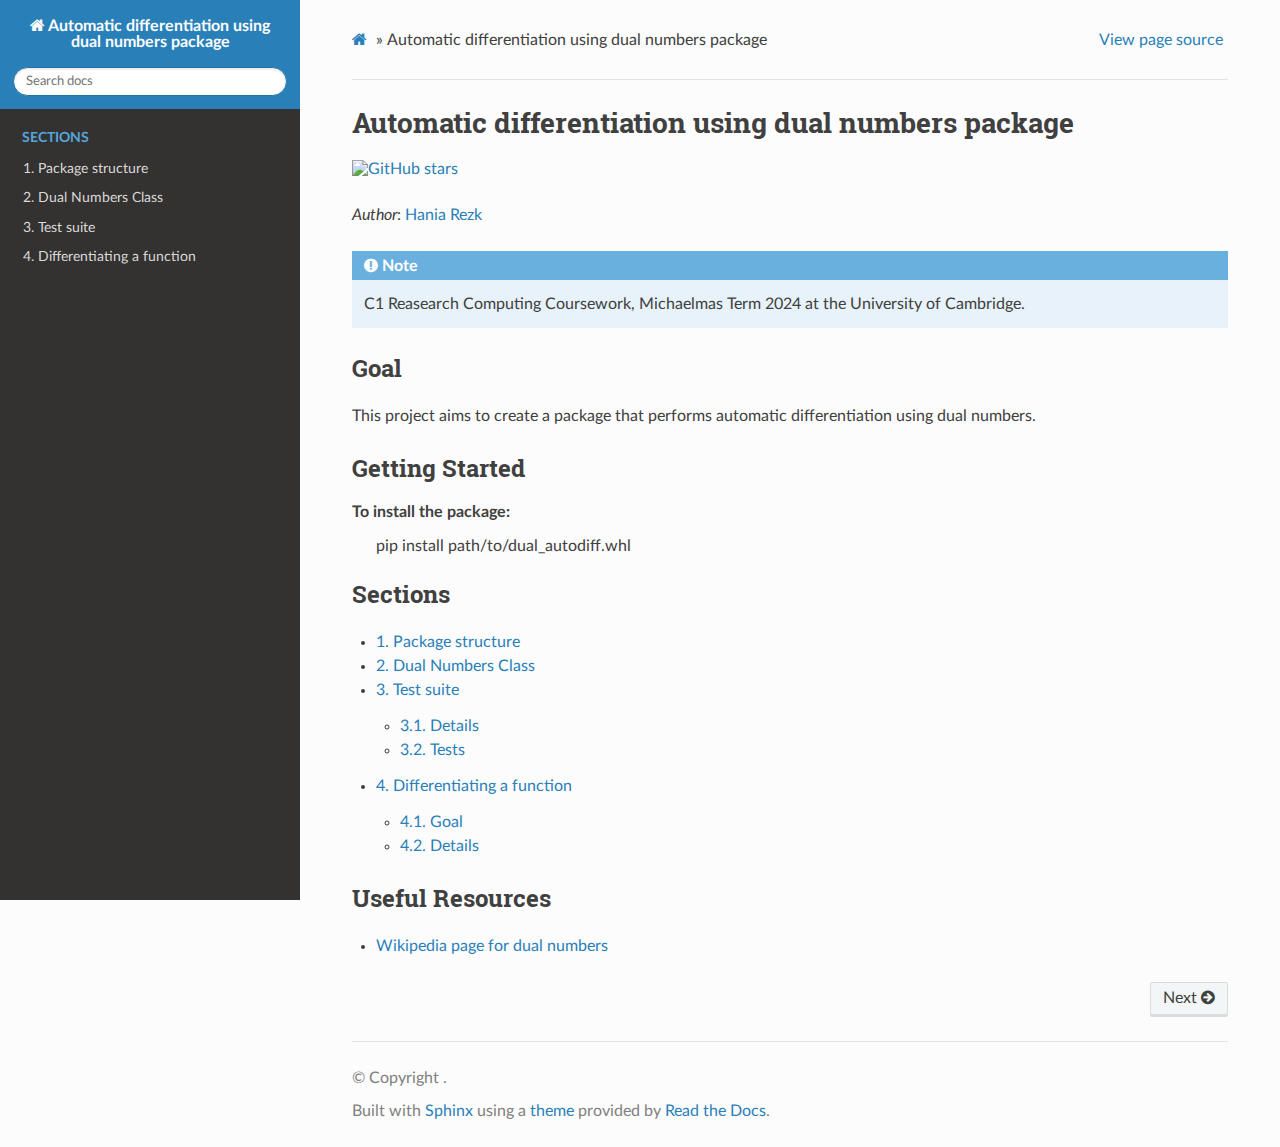
==== docs/_build/html/index.html @ c5381b50 "fixed documentation" ====
<!DOCTYPE html>
<html class="writer-html5" lang="en" >
<head>
  <meta charset="utf-8" />
  
  <meta name="viewport" content="width=device-width, initial-scale=1.0" />
  
  <title>Automatic differentiation using dual numbers package &mdash; Automatic differentiation using dual numbers package beta documentation</title>
  

  
  <link rel="stylesheet" href="_static/css/theme.css" type="text/css" />
  <link rel="stylesheet" href="_static/pygments.css" type="text/css" />
  <link rel="stylesheet" href="_static/pygments.css" type="text/css" />
  <link rel="stylesheet" href="_static/css/theme.css" type="text/css" />
  <link rel="stylesheet" href="_static/sg_gallery.css" type="text/css" />

  
  

  
  

  

  
  <!--[if lt IE 9]>
    <script src="_static/js/html5shiv.min.js"></script>
  <![endif]-->
  
    
      <script type="text/javascript" id="documentation_options" data-url_root="./" src="_static/documentation_options.js"></script>
        <script data-url_root="./" id="documentation_options" src="_static/documentation_options.js"></script>
        <script src="_static/jquery.js"></script>
        <script src="_static/underscore.js"></script>
        <script src="_static/_sphinx_javascript_frameworks_compat.js"></script>
        <script src="_static/doctools.js"></script>
        <script crossorigin="anonymous" integrity="sha256-Ae2Vz/4ePdIu6ZyI/5ZGsYnb+m0JlOmKPjt6XZ9JJkA=" src="https://cdnjs.cloudflare.com/ajax/libs/require.js/2.3.4/require.min.js"></script>
    
    <script type="text/javascript" src="_static/js/theme.js"></script>

    
    <link rel="index" title="Index" href="genindex.html" />
    <link rel="search" title="Search" href="search.html" />
    <link rel="next" title="1. Package structure" href="material/part1/notebook.html" />
    <link href="_static/style.css" rel="stylesheet" type="text/css">

</head>

<body class="wy-body-for-nav">

   
  <div class="wy-grid-for-nav">
    
    <nav data-toggle="wy-nav-shift" class="wy-nav-side">
      <div class="wy-side-scroll">
        <div class="wy-side-nav-search" >
          

          
            <a href="#" class="icon icon-home"> Automatic differentiation using dual numbers package
          

          
          </a>

          
            
            
          

          
<div role="search">
  <form id="rtd-search-form" class="wy-form" action="search.html" method="get">
    <input type="text" name="q" placeholder="Search docs" />
    <input type="hidden" name="check_keywords" value="yes" />
    <input type="hidden" name="area" value="default" />
  </form>
</div>

          
        </div>

        
        <div class="wy-menu wy-menu-vertical" data-spy="affix" role="navigation" aria-label="main navigation">
          
            
            
              
            
            
              <p class="caption" role="heading"><span class="caption-text">Sections</span></p>
<ul>
<li class="toctree-l1"><a class="reference internal" href="material/part1/notebook.html">1. Package structure</a></li>
<li class="toctree-l1"><a class="reference internal" href="material/part2/notebook.html">2. Dual Numbers Class</a></li>
<li class="toctree-l1"><a class="reference internal" href="material/part3/notebook.html">3. Test suite</a></li>
<li class="toctree-l1"><a class="reference internal" href="material/part4/notebook.html">4. Differentiating a function</a></li>
</ul>

            
          
        </div>
        
      </div>
    </nav>

    <section data-toggle="wy-nav-shift" class="wy-nav-content-wrap">

      
      <nav class="wy-nav-top" aria-label="top navigation">
        
          <i data-toggle="wy-nav-top" class="fa fa-bars"></i>
          <a href="#">Automatic differentiation using dual numbers package</a>
        
      </nav>


      <div class="wy-nav-content">
        
        <div class="rst-content">
        
          

















<div role="navigation" aria-label="breadcrumbs navigation">

  <ul class="wy-breadcrumbs">
    
      <li><a href="#" class="icon icon-home"></a> &raquo;</li>
        
      <li>Automatic differentiation using dual numbers package</li>
    
    
      <li class="wy-breadcrumbs-aside">
        
          
            <a href="_sources/index.rst.txt" rel="nofollow"> View page source</a>
          
        
      </li>
    
  </ul>

  
  <hr/>
</div>
          <div role="main" class="document" itemscope="itemscope" itemtype="http://schema.org/Article">
           <div itemprop="articleBody">
            
  
<style>
/* CSS overrides for sphinx_rtd_theme */

/* 24px margin */
.nbinput.nblast.container,
.nboutput.nblast.container {
    margin-bottom: 19px;  /* padding has already 5px */
}

/* ... except between code cells! */
.nblast.container + .nbinput.container {
    margin-top: -19px;
}

.admonition > p:before {
    margin-right: 4px;  /* make room for the exclamation icon */
}

/* Fix math alignment, see https://github.com/rtfd/sphinx_rtd_theme/pull/686 */
.math {
    text-align: unset;
}
</style>
<div class="section" id="automatic-differentiation-using-dual-numbers-package">
<h1>Automatic differentiation using dual numbers package<a class="headerlink" href="#automatic-differentiation-using-dual-numbers-package" title="Permalink to this heading">¶</a></h1>
<a class="reference external image-reference" href="https://github.com/HaniaRezk/dual_autodiff"><img alt="GitHub stars" src="https://img.shields.io/github/stars/borisbolliet/ResearchComputing?style=social" /></a>
<div class="line-block">
<div class="line"><em>Author</em>: <a class="reference external" href="https://github.com/HaniaRezk">Hania Rezk</a></div>
</div>
<div class="admonition note">
<p class="admonition-title">Note</p>
<p>C1 Reasearch Computing Coursework, Michaelmas Term 2024 at the University of Cambridge.</p>
</div>
<div class="section" id="goal">
<h2>Goal<a class="headerlink" href="#goal" title="Permalink to this heading">¶</a></h2>
<p>This project aims to create a package that performs automatic differentiation using dual numbers.</p>
</div>
<div class="section" id="getting-started">
<h2>Getting Started<a class="headerlink" href="#getting-started" title="Permalink to this heading">¶</a></h2>
<dl class="simple">
<dt>To install the package:</dt><dd><p>pip install path/to/dual_autodiff.whl</p>
</dd>
</dl>
<div class="toctree-wrapper compound">
<p class="caption" role="heading"><span class="caption-text">Sections</span></p>
<ul>
<li class="toctree-l1"><a class="reference internal" href="material/part1/notebook.html">1. Package structure</a></li>
<li class="toctree-l1"><a class="reference internal" href="material/part2/notebook.html">2. Dual Numbers Class</a></li>
<li class="toctree-l1"><a class="reference internal" href="material/part3/notebook.html">3. Test suite</a><ul>
<li class="toctree-l2"><a class="reference internal" href="material/part3/notebook.html#details">3.1. Details</a></li>
<li class="toctree-l2"><a class="reference internal" href="material/part3/notebook.html#module-tests.autodiff_tools">3.2. Tests</a></li>
</ul>
</li>
<li class="toctree-l1"><a class="reference internal" href="material/part4/notebook.html">4. Differentiating a function</a><ul>
<li class="toctree-l2"><a class="reference internal" href="material/part4/notebook.html#goal">4.1. Goal</a></li>
<li class="toctree-l2"><a class="reference internal" href="material/part4/notebook.html#module-question5">4.2. Details</a></li>
</ul>
</li>
</ul>
</div>
</div>
<div class="section" id="useful-resources">
<h2>Useful Resources<a class="headerlink" href="#useful-resources" title="Permalink to this heading">¶</a></h2>
<ul class="simple">
<li><p><a class="reference external" href="https://en.wikipedia.org/wiki/Dual_number">Wikipedia page for dual numbers</a></p></li>
</ul>
</div>
</div>


           </div>
           
          </div>
          <footer>
    <div class="rst-footer-buttons" role="navigation" aria-label="footer navigation">
        <a href="material/part1/notebook.html" class="btn btn-neutral float-right" title="1. Package structure" accesskey="n" rel="next">Next <span class="fa fa-arrow-circle-right" aria-hidden="true"></span></a>
    </div>

  <hr/>

  <div role="contentinfo">
    <p>
        &#169; Copyright .

    </p>
  </div>
    
    
    
    Built with <a href="https://www.sphinx-doc.org/">Sphinx</a> using a
    
    <a href="https://github.com/readthedocs/sphinx_rtd_theme">theme</a>
    
    provided by <a href="https://readthedocs.org">Read the Docs</a>. 

</footer>
        </div>
      </div>

    </section>

  </div>
  

  <script type="text/javascript">
      jQuery(function () {
          SphinxRtdTheme.Navigation.enable(true);
      });
  </script>

  
  
    
   

</body>
</html>
---- docs/_build/html/_static/css/theme.css ----
html{box-sizing:border-box}*,:after,:before{box-sizing:inherit}article,aside,details,figcaption,figure,footer,header,hgroup,nav,section{display:block}audio,canvas,video{display:inline-block;*display:inline;*zoom:1}[hidden],audio:not([controls]){display:none}*{-webkit-box-sizing:border-box;-moz-box-sizing:border-box;box-sizing:border-box}html{font-size:100%;-webkit-text-size-adjust:100%;-ms-text-size-adjust:100%}body{margin:0}a:active,a:hover{outline:0}abbr[title]{border-bottom:1px dotted}b,strong{font-weight:700}blockquote{margin:0}dfn{font-style:italic}ins{background:#ff9;text-decoration:none}ins,mark{color:#000}mark{background:#ff0;font-style:italic;font-weight:700}.rst-content code,.rst-content tt,code,kbd,pre,samp{font-family:monospace,serif;_font-family:courier new,monospace;font-size:1em}pre{white-space:pre}q{quotes:none}q:after,q:before{content:"";content:none}small{font-size:85%}sub,sup{font-size:75%;line-height:0;position:relative;vertical-align:baseline}sup{top:-.5em}sub{bottom:-.25em}dl,ol,ul{margin:0;padding:0;list-style:none;list-style-image:none}li{list-style:none}dd{margin:0}img{border:0;-ms-interpolation-mode:bicubic;vertical-align:middle;max-width:100%}svg:not(:root){overflow:hidden}figure,form{margin:0}label{cursor:pointer}button,input,select,textarea{font-size:100%;margin:0;vertical-align:baseline;*vertical-align:middle}button,input{line-height:normal}button,input[type=button],input[type=reset],input[type=submit]{cursor:pointer;-webkit-appearance:button;*overflow:visible}button[disabled],input[disabled]{cursor:default}input[type=search]{-webkit-appearance:textfield;-moz-box-sizing:content-box;-webkit-box-sizing:content-box;box-sizing:content-box}textarea{resize:vertical}table{border-collapse:collapse;border-spacing:0}td{vertical-align:top}.chromeframe{margin:.2em 0;background:#ccc;color:#000;padding:.2em 0}.ir{display:block;border:0;text-indent:-999em;overflow:hidden;background-color:transparent;background-repeat:no-repeat;text-align:left;direction:ltr;*line-height:0}.ir br{display:none}.hidden{display:none!important;visibility:hidden}.visuallyhidden{border:0;clip:rect(0 0 0 0);height:1px;margin:-1px;overflow:hidden;padding:0;position:absolute;width:1px}.visuallyhidden.focusable:active,.visuallyhidden.focusable:focus{clip:auto;height:auto;margin:0;overflow:visible;position:static;width:auto}.invisible{visibility:hidden}.relative{position:relative}big,small{font-size:100%}@media print{body,html,section{background:none!important}*{box-shadow:none!important;text-shadow:none!important;filter:none!important;-ms-filter:none!important}a,a:visited{text-decoration:underline}.ir a:after,a[href^="#"]:after,a[href^="javascript:"]:after{content:""}blockquote,pre{page-break-inside:avoid}thead{display:table-header-group}img,tr{page-break-inside:avoid}img{max-width:100%!important}@page{margin:.5cm}.rst-content .toctree-wrapper>p.caption,h2,h3,p{orphans:3;widows:3}.rst-content .toctree-wrapper>p.caption,h2,h3{page-break-after:avoid}}.btn,.fa:before,.icon:before,.rst-content .admonition,.rst-content .admonition-title:before,.rst-content .admonition-todo,.rst-content .attention,.rst-content .caution,.rst-content .code-block-caption .headerlink:before,.rst-content .danger,.rst-content .error,.rst-content .hint,.rst-content .important,.rst-content .note,.rst-content .seealso,.rst-content .tip,.rst-content .warning,.rst-content code.download span:first-child:before,.rst-content dl dt .headerlink:before,.rst-content h1 .headerlink:before,.rst-content h2 .headerlink:before,.rst-content h3 .headerlink:before,.rst-content h4 .headerlink:before,.rst-content h5 .headerlink:before,.rst-content h6 .headerlink:before,.rst-content p.caption .headerlink:before,.rst-content table>caption .headerlink:before,.rst-content tt.download span:first-child:before,.wy-alert,.wy-dropdown .caret:before,.wy-inline-validate.wy-inline-validate-danger .wy-input-context:before,.wy-inline-validate.wy-inline-validate-info .wy-input-context:before,.wy-inline-validate.wy-inline-validate-success .wy-input-context:before,.wy-inline-validate.wy-inline-validate-warning .wy-input-context:before,.wy-menu-vertical li.current>a,.wy-menu-vertical li.current>a span.toctree-expand:before,.wy-menu-vertical li.on a,.wy-menu-vertical li.on a span.toctree-expand:before,.wy-menu-vertical li span.toctree-expand:before,.wy-nav-top a,.wy-side-nav-search .wy-dropdown>a,.wy-side-nav-search>a,input[type=color],input[type=date],input[type=datetime-local],input[type=datetime],input[type=email],input[type=month],input[type=number],input[type=password],input[type=search],input[type=tel],input[type=text],input[type=time],input[type=url],input[type=week],select,textarea{-webkit-font-smoothing:antialiased}.clearfix{*zoom:1}.clearfix:after,.clearfix:before{display:table;content:""}.clearfix:after{clear:both}/*!
 *  Font Awesome 4.7.0 by @davegandy - http://fontawesome.io - @fontawesome
 *  License - http://fontawesome.io/license (Font: SIL OFL 1.1, CSS: MIT License)
 */@font-face{font-family:FontAwesome;src:url(fonts/fontawesome-webfont.eot?674f50d287a8c48dc19ba404d20fe713);src:url(fonts/fontawesome-webfont.eot?674f50d287a8c48dc19ba404d20fe713?#iefix&v=4.7.0) format("embedded-opentype"),url(fonts/fontawesome-webfont.woff2?af7ae505a9eed503f8b8e6982036873e) format("woff2"),url(fonts/fontawesome-webfont.woff?fee66e712a8a08eef5805a46892932ad) format("woff"),url(fonts/fontawesome-webfont.ttf?b06871f281fee6b241d60582ae9369b9) format("truetype"),url(fonts/fontawesome-webfont.svg?912ec66d7572ff821749319396470bde#fontawesomeregular) format("svg");font-weight:400;font-style:normal}.fa,.icon,.rst-content .admonition-title,.rst-content .code-block-caption .headerlink,.rst-content code.download span:first-child,.rst-content dl dt .headerlink,.rst-content h1 .headerlink,.rst-content h2 .headerlink,.rst-content h3 .headerlink,.rst-content h4 .headerlink,.rst-content h5 .headerlink,.rst-content h6 .headerlink,.rst-content p.caption .headerlink,.rst-content table>caption .headerlink,.rst-content tt.download span:first-child,.wy-menu-vertical li.current>a span.toctree-expand,.wy-menu-vertical li.on a span.toctree-expand,.wy-menu-vertical li span.toctree-expand{display:inline-block;font:normal normal normal 14px/1 FontAwesome;font-size:inherit;text-rendering:auto;-webkit-font-smoothing:antialiased;-moz-osx-font-smoothing:grayscale}.fa-lg{font-size:1.33333em;line-height:.75em;vertical-align:-15%}.fa-2x{font-size:2em}.fa-3x{font-size:3em}.fa-4x{font-size:4em}.fa-5x{font-size:5em}.fa-fw{width:1.28571em;text-align:center}.fa-ul{padding-left:0;margin-left:2.14286em;list-style-type:none}.fa-ul>li{position:relative}.fa-li{position:absolute;left:-2.14286em;width:2.14286em;top:.14286em;text-align:center}.fa-li.fa-lg{left:-1.85714em}.fa-border{padding:.2em .25em .15em;border:.08em solid #eee;border-radius:.1em}.fa-pull-left{float:left}.fa-pull-right{float:right}.fa-pull-left.icon,.fa.fa-pull-left,.rst-content .code-block-caption .fa-pull-left.headerlink,.rst-content .fa-pull-left.admonition-title,.rst-content code.download span.fa-pull-left:first-child,.rst-content dl dt .fa-pull-left.headerlink,.rst-content h1 .fa-pull-left.headerlink,.rst-content h2 .fa-pull-left.headerlink,.rst-content h3 .fa-pull-left.headerlink,.rst-content h4 .fa-pull-left.headerlink,.rst-content h5 .fa-pull-left.headerlink,.rst-content h6 .fa-pull-left.headerlink,.rst-content p.caption .fa-pull-left.headerlink,.rst-content table>caption .fa-pull-left.headerlink,.rst-content tt.download span.fa-pull-left:first-child,.wy-menu-vertical li.current>a span.fa-pull-left.toctree-expand,.wy-menu-vertical li.on a span.fa-pull-left.toctree-expand,.wy-menu-vertical li span.fa-pull-left.toctree-expand{margin-right:.3em}.fa-pull-right.icon,.fa.fa-pull-right,.rst-content .code-block-caption .fa-pull-right.headerlink,.rst-content .fa-pull-right.admonition-title,.rst-content code.download span.fa-pull-right:first-child,.rst-content dl dt .fa-pull-right.headerlink,.rst-content h1 .fa-pull-right.headerlink,.rst-content h2 .fa-pull-right.headerlink,.rst-content h3 .fa-pull-right.headerlink,.rst-content h4 .fa-pull-right.headerlink,.rst-content h5 .fa-pull-right.headerlink,.rst-content h6 .fa-pull-right.headerlink,.rst-content p.caption .fa-pull-right.headerlink,.rst-content table>caption .fa-pull-right.headerlink,.rst-content tt.download span.fa-pull-right:first-child,.wy-menu-vertical li.current>a span.fa-pull-right.toctree-expand,.wy-menu-vertical li.on a span.fa-pull-right.toctree-expand,.wy-menu-vertical li span.fa-pull-right.toctree-expand{margin-left:.3em}.pull-right{float:right}.pull-left{float:left}.fa.pull-left,.pull-left.icon,.rst-content .code-block-caption .pull-left.headerlink,.rst-content .pull-left.admonition-title,.rst-content code.download span.pull-left:first-child,.rst-content dl dt .pull-left.headerlink,.rst-content h1 .pull-left.headerlink,.rst-content h2 .pull-left.headerlink,.rst-content h3 .pull-left.headerlink,.rst-content h4 .pull-left.headerlink,.rst-content h5 .pull-left.headerlink,.rst-content h6 .pull-left.headerlink,.rst-content p.caption .pull-left.headerlink,.rst-content table>caption .pull-left.headerlink,.rst-content tt.download span.pull-left:first-child,.wy-menu-vertical li.current>a span.pull-left.toctree-expand,.wy-menu-vertical li.on a span.pull-left.toctree-expand,.wy-menu-vertical li span.pull-left.toctree-expand{margin-right:.3em}.fa.pull-right,.pull-right.icon,.rst-content .code-block-caption .pull-right.headerlink,.rst-content .pull-right.admonition-title,.rst-content code.download span.pull-right:first-child,.rst-content dl dt .pull-right.headerlink,.rst-content h1 .pull-right.headerlink,.rst-content h2 .pull-right.headerlink,.rst-content h3 .pull-right.headerlink,.rst-content h4 .pull-right.headerlink,.rst-content h5 .pull-right.headerlink,.rst-content h6 .pull-right.headerlink,.rst-content p.caption .pull-right.headerlink,.rst-content table>caption .pull-right.headerlink,.rst-content tt.download span.pull-right:first-child,.wy-menu-vertical li.current>a span.pull-right.toctree-expand,.wy-menu-vertical li.on a span.pull-right.toctree-expand,.wy-menu-vertical li span.pull-right.toctree-expand{margin-left:.3em}.fa-spin{-webkit-animation:fa-spin 2s linear infinite;animation:fa-spin 2s linear infinite}.fa-pulse{-webkit-animation:fa-spin 1s steps(8) infinite;animation:fa-spin 1s steps(8) infinite}@-webkit-keyframes fa-spin{0%{-webkit-transform:rotate(0deg);transform:rotate(0deg)}to{-webkit-transform:rotate(359deg);transform:rotate(359deg)}}@keyframes fa-spin{0%{-webkit-transform:rotate(0deg);transform:rotate(0deg)}to{-webkit-transform:rotate(359deg);transform:rotate(359deg)}}.fa-rotate-90{-ms-filter:"progid:DXImageTransform.Microsoft.BasicImage(rotation=1)";-webkit-transform:rotate(90deg);-ms-transform:rotate(90deg);transform:rotate(90deg)}.fa-rotate-180{-ms-filter:"progid:DXImageTransform.Microsoft.BasicImage(rotation=2)";-webkit-transform:rotate(180deg);-ms-transform:rotate(180deg);transform:rotate(180deg)}.fa-rotate-270{-ms-filter:"progid:DXImageTransform.Microsoft.BasicImage(rotation=3)";-webkit-transform:rotate(270deg);-ms-transform:rotate(270deg);transform:rotate(270deg)}.fa-flip-horizontal{-ms-filter:"progid:DXImageTransform.Microsoft.BasicImage(rotation=0, mirror=1)";-webkit-transform:scaleX(-1);-ms-transform:scaleX(-1);transform:scaleX(-1)}.fa-flip-vertical{-ms-filter:"progid:DXImageTransform.Microsoft.BasicImage(rotation=2, mirror=1)";-webkit-transform:scaleY(-1);-ms-transform:scaleY(-1);transform:scaleY(-1)}:root .fa-flip-horizontal,:root .fa-flip-vertical,:root .fa-rotate-90,:root .fa-rotate-180,:root .fa-rotate-270{filter:none}.fa-stack{position:relative;display:inline-block;width:2em;height:2em;line-height:2em;vertical-align:middle}.fa-stack-1x,.fa-stack-2x{position:absolute;left:0;width:100%;text-align:center}.fa-stack-1x{line-height:inherit}.fa-stack-2x{font-size:2em}.fa-inverse{color:#fff}.fa-glass:before{content:""}.fa-music:before{content:""}.fa-search:before,.icon-search:before{content:""}.fa-envelope-o:before{content:""}.fa-heart:before{content:""}.fa-star:before{content:""}.fa-star-o:before{content:""}.fa-user:before{content:""}.fa-film:before{content:""}.fa-th-large:before{content:""}.fa-th:before{content:""}.fa-th-list:before{content:""}.fa-check:before{content:""}.fa-close:before,.fa-remove:before,.fa-times:before{content:""}.fa-search-plus:before{content:""}.fa-search-minus:before{content:""}.fa-power-off:before{content:""}.fa-signal:before{content:""}.fa-cog:before,.fa-gear:before{content:""}.fa-trash-o:before{content:""}.fa-home:before,.icon-home:before{content:""}.fa-file-o:before{content:""}.fa-clock-o:before{content:""}.fa-road:before{content:""}.fa-download:before,.rst-content code.download span:first-child:before,.rst-content tt.download span:first-child:before{content:""}.fa-arrow-circle-o-down:before{content:""}.fa-arrow-circle-o-up:before{content:""}.fa-inbox:before{content:""}.fa-play-circle-o:before{content:""}.fa-repeat:before,.fa-rotate-right:before{content:""}.fa-refresh:before{content:""}.fa-list-alt:before{content:""}.fa-lock:before{content:""}.fa-flag:before{content:""}.fa-headphones:before{content:""}.fa-volume-off:before{content:""}.fa-volume-down:before{content:""}.fa-volume-up:before{content:""}.fa-qrcode:before{content:""}.fa-barcode:before{content:""}.fa-tag:before{content:""}.fa-tags:before{content:""}.fa-book:before,.icon-book:before{content:""}.fa-bookmark:before{content:""}.fa-print:before{content:""}.fa-camera:before{content:""}.fa-font:before{content:""}.fa-bold:before{content:""}.fa-italic:before{content:""}.fa-text-height:before{content:""}.fa-text-width:before{content:""}.fa-align-left:before{content:""}.fa-align-center:before{content:""}.fa-align-right:before{content:""}.fa-align-justify:before{content:""}.fa-list:before{content:""}.fa-dedent:before,.fa-outdent:before{content:""}.fa-indent:before{content:""}.fa-video-camera:before{content:""}.fa-image:before,.fa-photo:before,.fa-picture-o:before{content:""}.fa-pencil:before{content:""}.fa-map-marker:before{content:""}.fa-adjust:before{content:""}.fa-tint:before{content:""}.fa-edit:before,.fa-pencil-square-o:before{content:""}.fa-share-square-o:before{content:""}.fa-check-square-o:before{content:""}.fa-arrows:before{content:""}.fa-step-backward:before{content:""}.fa-fast-backward:before{content:""}.fa-backward:before{content:""}.fa-play:before{content:""}.fa-pause:before{content:""}.fa-stop:before{content:""}.fa-forward:before{content:""}.fa-fast-forward:before{content:""}.fa-step-forward:before{content:""}.fa-eject:before{content:""}.fa-chevron-left:before{content:""}.fa-chevron-right:before{content:""}.fa-plus-circle:before{content:""}.fa-minus-circle:before{content:""}.fa-times-circle:before,.wy-inline-validate.wy-inline-validate-danger .wy-input-context:before{content:""}.fa-check-circle:before,.wy-inline-validate.wy-inline-validate-success .wy-input-context:before{content:""}.fa-question-circle:before{content:""}.fa-info-circle:before{content:""}.fa-crosshairs:before{content:""}.fa-times-circle-o:before{content:""}.fa-check-circle-o:before{content:""}.fa-ban:before{content:""}.fa-arrow-left:before{content:""}.fa-arrow-right:before{content:""}.fa-arrow-up:before{content:""}.fa-arrow-down:before{content:""}.fa-mail-forward:before,.fa-share:before{content:""}.fa-expand:before{content:""}.fa-compress:before{content:""}.fa-plus:before{content:""}.fa-minus:before{content:""}.fa-asterisk:before{content:""}.fa-exclamation-circle:before,.rst-content .admonition-title:before,.wy-inline-validate.wy-inline-validate-info .wy-input-context:before,.wy-inline-validate.wy-inline-validate-warning .wy-input-context:before{content:""}.fa-gift:before{content:""}.fa-leaf:before{content:""}.fa-fire:before,.icon-fire:before{content:""}.fa-eye:before{content:""}.fa-eye-slash:before{content:""}.fa-exclamation-triangle:before,.fa-warning:before{content:""}.fa-plane:before{content:""}.fa-calendar:before{content:""}.fa-random:before{content:""}.fa-comment:before{content:""}.fa-magnet:before{content:""}.fa-chevron-up:before{content:""}.fa-chevron-down:before{content:""}.fa-retweet:before{content:""}.fa-shopping-cart:before{content:""}.fa-folder:before{content:""}.fa-folder-open:before{content:""}.fa-arrows-v:before{content:""}.fa-arrows-h:before{content:""}.fa-bar-chart-o:before,.fa-bar-chart:before{content:""}.fa-twitter-square:before{content:""}.fa-facebook-square:before{content:""}.fa-camera-retro:before{content:""}.fa-key:before{content:""}.fa-cogs:before,.fa-gears:before{content:""}.fa-comments:before{content:""}.fa-thumbs-o-up:before{content:""}.fa-thumbs-o-down:before{content:""}.fa-star-half:before{content:""}.fa-heart-o:before{content:""}.fa-sign-out:before{content:""}.fa-linkedin-square:before{content:""}.fa-thumb-tack:before{content:""}.fa-external-link:before{content:""}.fa-sign-in:before{content:""}.fa-trophy:before{content:""}.fa-github-square:before{content:""}.fa-upload:before{content:""}.fa-lemon-o:before{content:""}.fa-phone:before{content:""}.fa-square-o:before{content:""}.fa-bookmark-o:before{content:""}.fa-phone-square:before{content:""}.fa-twitter:before{content:""}.fa-facebook-f:before,.fa-facebook:before{content:""}.fa-github:before,.icon-github:before{content:""}.fa-unlock:before{content:""}.fa-credit-card:before{content:""}.fa-feed:before,.fa-rss:before{content:""}.fa-hdd-o:before{content:""}.fa-bullhorn:before{content:""}.fa-bell:before{content:""}.fa-certificate:before{content:""}.fa-hand-o-right:before{content:""}.fa-hand-o-left:before{content:""}.fa-hand-o-up:before{content:""}.fa-hand-o-down:before{content:""}.fa-arrow-circle-left:before,.icon-circle-arrow-left:before{content:""}.fa-arrow-circle-right:before,.icon-circle-arrow-right:before{content:""}.fa-arrow-circle-up:before{content:""}.fa-arrow-circle-down:before{content:""}.fa-globe:before{content:""}.fa-wrench:before{content:""}.fa-tasks:before{content:""}.fa-filter:before{content:""}.fa-briefcase:before{content:""}.fa-arrows-alt:before{content:""}.fa-group:before,.fa-users:before{content:""}.fa-chain:before,.fa-link:before,.icon-link:before{content:""}.fa-cloud:before{content:""}.fa-flask:before{content:""}.fa-cut:before,.fa-scissors:before{content:""}.fa-copy:before,.fa-files-o:before{content:""}.fa-paperclip:before{content:""}.fa-floppy-o:before,.fa-save:before{content:""}.fa-square:before{content:""}.fa-bars:before,.fa-navicon:before,.fa-reorder:before{content:""}.fa-list-ul:before{content:""}.fa-list-ol:before{content:""}.fa-strikethrough:before{content:""}.fa-underline:before{content:""}.fa-table:before{content:""}.fa-magic:before{content:""}.fa-truck:before{content:""}.fa-pinterest:before{content:""}.fa-pinterest-square:before{content:""}.fa-google-plus-square:before{content:""}.fa-google-plus:before{content:""}.fa-money:before{content:""}.fa-caret-down:before,.icon-caret-down:before,.wy-dropdown .caret:before{content:""}.fa-caret-up:before{content:""}.fa-caret-left:before{content:""}.fa-caret-right:before{content:""}.fa-columns:before{content:""}.fa-sort:before,.fa-unsorted:before{content:""}.fa-sort-desc:before,.fa-sort-down:before{content:""}.fa-sort-asc:before,.fa-sort-up:before{content:""}.fa-envelope:before{content:""}.fa-linkedin:before{content:""}.fa-rotate-left:before,.fa-undo:before{content:""}.fa-gavel:before,.fa-legal:before{content:""}.fa-dashboard:before,.fa-tachometer:before{content:""}.fa-comment-o:before{content:""}.fa-comments-o:before{content:""}.fa-bolt:before,.fa-flash:before{content:""}.fa-sitemap:before{content:""}.fa-umbrella:before{content:""}.fa-clipboard:before,.fa-paste:before{content:""}.fa-lightbulb-o:before{content:""}.fa-exchange:before{content:""}.fa-cloud-download:before{content:""}.fa-cloud-upload:before{content:""}.fa-user-md:before{content:""}.fa-stethoscope:before{content:""}.fa-suitcase:before{content:""}.fa-bell-o:before{content:""}.fa-coffee:before{content:""}.fa-cutlery:before{content:""}.fa-file-text-o:before{content:""}.fa-building-o:before{content:""}.fa-hospital-o:before{content:""}.fa-ambulance:before{content:""}.fa-medkit:before{content:""}.fa-fighter-jet:before{content:""}.fa-beer:before{content:""}.fa-h-square:before{content:""}.fa-plus-square:before{content:""}.fa-angle-double-left:before{content:""}.fa-angle-double-right:before{content:""}.fa-angle-double-up:before{content:""}.fa-angle-double-down:before{content:""}.fa-angle-left:before{content:""}.fa-angle-right:before{content:""}.fa-angle-up:before{content:""}.fa-angle-down:before{content:""}.fa-desktop:before{content:""}.fa-laptop:before{content:""}.fa-tablet:before{content:""}.fa-mobile-phone:before,.fa-mobile:before{content:""}.fa-circle-o:before{content:""}.fa-quote-left:before{content:""}.fa-quote-right:before{content:""}.fa-spinner:before{content:""}.fa-circle:before{content:""}.fa-mail-reply:before,.fa-reply:before{content:""}.fa-github-alt:before{content:""}.fa-folder-o:before{content:""}.fa-folder-open-o:before{content:""}.fa-smile-o:before{content:""}.fa-frown-o:before{content:""}.fa-meh-o:before{content:""}.fa-gamepad:before{content:""}.fa-keyboard-o:before{content:""}.fa-flag-o:before{content:""}.fa-flag-checkered:before{content:""}.fa-terminal:before{content:""}.fa-code:before{content:""}.fa-mail-reply-all:before,.fa-reply-all:before{content:""}.fa-star-half-empty:before,.fa-star-half-full:before,.fa-star-half-o:before{content:""}.fa-location-arrow:before{content:""}.fa-crop:before{content:""}.fa-code-fork:before{content:""}.fa-chain-broken:before,.fa-unlink:before{content:""}.fa-question:before{content:""}.fa-info:before{content:""}.fa-exclamation:before{content:""}.fa-superscript:before{content:""}.fa-subscript:before{content:""}.fa-eraser:before{content:""}.fa-puzzle-piece:before{content:""}.fa-microphone:before{content:""}.fa-microphone-slash:before{content:""}.fa-shield:before{content:""}.fa-calendar-o:before{content:""}.fa-fire-extinguisher:before{content:""}.fa-rocket:before{content:""}.fa-maxcdn:before{content:""}.fa-chevron-circle-left:before{content:""}.fa-chevron-circle-right:before{content:""}.fa-chevron-circle-up:before{content:""}.fa-chevron-circle-down:before{content:""}.fa-html5:before{content:""}.fa-css3:before{content:""}.fa-anchor:before{content:""}.fa-unlock-alt:before{content:""}.fa-bullseye:before{content:""}.fa-ellipsis-h:before{content:""}.fa-ellipsis-v:before{content:""}.fa-rss-square:before{content:""}.fa-play-circle:before{content:""}.fa-ticket:before{content:""}.fa-minus-square:before{content:""}.fa-minus-square-o:before,.wy-menu-vertical li.current>a span.toctree-expand:before,.wy-menu-vertical li.on a span.toctree-expand:before{content:""}.fa-level-up:before{content:""}.fa-level-down:before{content:""}.fa-check-square:before{content:""}.fa-pencil-square:before{content:""}.fa-external-link-square:before{content:""}.fa-share-square:before{content:""}.fa-compass:before{content:""}.fa-caret-square-o-down:before,.fa-toggle-down:before{content:""}.fa-caret-square-o-up:before,.fa-toggle-up:before{content:""}.fa-caret-square-o-right:before,.fa-toggle-right:before{content:""}.fa-eur:before,.fa-euro:before{content:""}.fa-gbp:before{content:""}.fa-dollar:before,.fa-usd:before{content:""}.fa-inr:before,.fa-rupee:before{content:""}.fa-cny:before,.fa-jpy:before,.fa-rmb:before,.fa-yen:before{content:""}.fa-rouble:before,.fa-rub:before,.fa-ruble:before{content:""}.fa-krw:before,.fa-won:before{content:""}.fa-bitcoin:before,.fa-btc:before{content:""}.fa-file:before{content:""}.fa-file-text:before{content:""}.fa-sort-alpha-asc:before{content:""}.fa-sort-alpha-desc:before{content:""}.fa-sort-amount-asc:before{content:""}.fa-sort-amount-desc:before{content:""}.fa-sort-numeric-asc:before{content:""}.fa-sort-numeric-desc:before{content:""}.fa-thumbs-up:before{content:""}.fa-thumbs-down:before{content:""}.fa-youtube-square:before{content:""}.fa-youtube:before{content:""}.fa-xing:before{content:""}.fa-xing-square:before{content:""}.fa-youtube-play:before{content:""}.fa-dropbox:before{content:""}.fa-stack-overflow:before{content:""}.fa-instagram:before{content:""}.fa-flickr:before{content:""}.fa-adn:before{content:""}.fa-bitbucket:before,.icon-bitbucket:before{content:""}.fa-bitbucket-square:before{content:""}.fa-tumblr:before{content:""}.fa-tumblr-square:before{content:""}.fa-long-arrow-down:before{content:""}.fa-long-arrow-up:before{content:""}.fa-long-arrow-left:before{content:""}.fa-long-arrow-right:before{content:""}.fa-apple:before{content:""}.fa-windows:before{content:""}.fa-android:before{content:""}.fa-linux:before{content:""}.fa-dribbble:before{content:""}.fa-skype:before{content:""}.fa-foursquare:before{content:""}.fa-trello:before{content:""}.fa-female:before{content:""}.fa-male:before{content:""}.fa-gittip:before,.fa-gratipay:before{content:""}.fa-sun-o:before{content:""}.fa-moon-o:before{content:""}.fa-archive:before{content:""}.fa-bug:before{content:""}.fa-vk:before{content:""}.fa-weibo:before{content:""}.fa-renren:before{content:""}.fa-pagelines:before{content:""}.fa-stack-exchange:before{content:""}.fa-arrow-circle-o-right:before{content:""}.fa-arrow-circle-o-left:before{content:""}.fa-caret-square-o-left:before,.fa-toggle-left:before{content:""}.fa-dot-circle-o:before{content:""}.fa-wheelchair:before{content:""}.fa-vimeo-square:before{content:""}.fa-try:before,.fa-turkish-lira:before{content:""}.fa-plus-square-o:before,.wy-menu-vertical li span.toctree-expand:before{content:""}.fa-space-shuttle:before{content:""}.fa-slack:before{content:""}.fa-envelope-square:before{content:""}.fa-wordpress:before{content:""}.fa-openid:before{content:""}.fa-bank:before,.fa-institution:before,.fa-university:before{content:""}.fa-graduation-cap:before,.fa-mortar-board:before{content:""}.fa-yahoo:before{content:""}.fa-google:before{content:""}.fa-reddit:before{content:""}.fa-reddit-square:before{content:""}.fa-stumbleupon-circle:before{content:""}.fa-stumbleupon:before{content:""}.fa-delicious:before{content:""}.fa-digg:before{content:""}.fa-pied-piper-pp:before{content:""}.fa-pied-piper-alt:before{content:""}.fa-drupal:before{content:""}.fa-joomla:before{content:""}.fa-language:before{content:""}.fa-fax:before{content:""}.fa-building:before{content:""}.fa-child:before{content:""}.fa-paw:before{content:""}.fa-spoon:before{content:""}.fa-cube:before{content:""}.fa-cubes:before{content:""}.fa-behance:before{content:""}.fa-behance-square:before{content:""}.fa-steam:before{content:""}.fa-steam-square:before{content:""}.fa-recycle:before{content:""}.fa-automobile:before,.fa-car:before{content:""}.fa-cab:before,.fa-taxi:before{content:""}.fa-tree:before{content:""}.fa-spotify:before{content:""}.fa-deviantart:before{content:""}.fa-soundcloud:before{content:""}.fa-database:before{content:""}.fa-file-pdf-o:before{content:""}.fa-file-word-o:before{content:""}.fa-file-excel-o:before{content:""}.fa-file-powerpoint-o:before{content:""}.fa-file-image-o:before,.fa-file-photo-o:before,.fa-file-picture-o:before{content:""}.fa-file-archive-o:before,.fa-file-zip-o:before{content:""}.fa-file-audio-o:before,.fa-file-sound-o:before{content:""}.fa-file-movie-o:before,.fa-file-video-o:before{content:""}.fa-file-code-o:before{content:""}.fa-vine:before{content:""}.fa-codepen:before{content:""}.fa-jsfiddle:before{content:""}.fa-life-bouy:before,.fa-life-buoy:before,.fa-life-ring:before,.fa-life-saver:before,.fa-support:before{content:""}.fa-circle-o-notch:before{content:""}.fa-ra:before,.fa-rebel:before,.fa-resistance:before{content:""}.fa-empire:before,.fa-ge:before{content:""}.fa-git-square:before{content:""}.fa-git:before{content:""}.fa-hacker-news:before,.fa-y-combinator-square:before,.fa-yc-square:before{content:""}.fa-tencent-weibo:before{content:""}.fa-qq:before{content:""}.fa-wechat:before,.fa-weixin:before{content:""}.fa-paper-plane:before,.fa-send:before{content:""}.fa-paper-plane-o:before,.fa-send-o:before{content:""}.fa-history:before{content:""}.fa-circle-thin:before{content:""}.fa-header:before{content:""}.fa-paragraph:before{content:""}.fa-sliders:before{content:""}.fa-share-alt:before{content:""}.fa-share-alt-square:before{content:""}.fa-bomb:before{content:""}.fa-futbol-o:before,.fa-soccer-ball-o:before{content:""}.fa-tty:before{content:""}.fa-binoculars:before{content:""}.fa-plug:before{content:""}.fa-slideshare:before{content:""}.fa-twitch:before{content:""}.fa-yelp:before{content:""}.fa-newspaper-o:before{content:""}.fa-wifi:before{content:""}.fa-calculator:before{content:""}.fa-paypal:before{content:""}.fa-google-wallet:before{content:""}.fa-cc-visa:before{content:""}.fa-cc-mastercard:before{content:""}.fa-cc-discover:before{content:""}.fa-cc-amex:before{content:""}.fa-cc-paypal:before{content:""}.fa-cc-stripe:before{content:""}.fa-bell-slash:before{content:""}.fa-bell-slash-o:before{content:""}.fa-trash:before{content:""}.fa-copyright:before{content:""}.fa-at:before{content:""}.fa-eyedropper:before{content:""}.fa-paint-brush:before{content:""}.fa-birthday-cake:before{content:""}.fa-area-chart:before{content:""}.fa-pie-chart:before{content:""}.fa-line-chart:before{content:""}.fa-lastfm:before{content:""}.fa-lastfm-square:before{content:""}.fa-toggle-off:before{content:""}.fa-toggle-on:before{content:""}.fa-bicycle:before{content:""}.fa-bus:before{content:""}.fa-ioxhost:before{content:""}.fa-angellist:before{content:""}.fa-cc:before{content:""}.fa-ils:before,.fa-shekel:before,.fa-sheqel:before{content:""}.fa-meanpath:before{content:""}.fa-buysellads:before{content:""}.fa-connectdevelop:before{content:""}.fa-dashcube:before{content:""}.fa-forumbee:before{content:""}.fa-leanpub:before{content:""}.fa-sellsy:before{content:""}.fa-shirtsinbulk:before{content:""}.fa-simplybuilt:before{content:""}.fa-skyatlas:before{content:""}.fa-cart-plus:before{content:""}.fa-cart-arrow-down:before{content:""}.fa-diamond:before{content:""}.fa-ship:before{content:""}.fa-user-secret:before{content:""}.fa-motorcycle:before{content:""}.fa-street-view:before{content:""}.fa-heartbeat:before{content:""}.fa-venus:before{content:""}.fa-mars:before{content:""}.fa-mercury:before{content:""}.fa-intersex:before,.fa-transgender:before{content:""}.fa-transgender-alt:before{content:""}.fa-venus-double:before{content:""}.fa-mars-double:before{content:""}.fa-venus-mars:before{content:""}.fa-mars-stroke:before{content:""}.fa-mars-stroke-v:before{content:""}.fa-mars-stroke-h:before{content:""}.fa-neuter:before{content:""}.fa-genderless:before{content:""}.fa-facebook-official:before{content:""}.fa-pinterest-p:before{content:""}.fa-whatsapp:before{content:""}.fa-server:before{content:""}.fa-user-plus:before{content:""}.fa-user-times:before{content:""}.fa-bed:before,.fa-hotel:before{content:""}.fa-viacoin:before{content:""}.fa-train:before{content:""}.fa-subway:before{content:""}.fa-medium:before{content:""}.fa-y-combinator:before,.fa-yc:before{content:""}.fa-optin-monster:before{content:""}.fa-opencart:before{content:""}.fa-expeditedssl:before{content:""}.fa-battery-4:before,.fa-battery-full:before,.fa-battery:before{content:""}.fa-battery-3:before,.fa-battery-three-quarters:before{content:""}.fa-battery-2:before,.fa-battery-half:before{content:""}.fa-battery-1:before,.fa-battery-quarter:before{content:""}.fa-battery-0:before,.fa-battery-empty:before{content:""}.fa-mouse-pointer:before{content:""}.fa-i-cursor:before{content:""}.fa-object-group:before{content:""}.fa-object-ungroup:before{content:""}.fa-sticky-note:before{content:""}.fa-sticky-note-o:before{content:""}.fa-cc-jcb:before{content:""}.fa-cc-diners-club:before{content:""}.fa-clone:before{content:""}.fa-balance-scale:before{content:""}.fa-hourglass-o:before{content:""}.fa-hourglass-1:before,.fa-hourglass-start:before{content:""}.fa-hourglass-2:before,.fa-hourglass-half:before{content:""}.fa-hourglass-3:before,.fa-hourglass-end:before{content:""}.fa-hourglass:before{content:""}.fa-hand-grab-o:before,.fa-hand-rock-o:before{content:""}.fa-hand-paper-o:before,.fa-hand-stop-o:before{content:""}.fa-hand-scissors-o:before{content:""}.fa-hand-lizard-o:before{content:""}.fa-hand-spock-o:before{content:""}.fa-hand-pointer-o:before{content:""}.fa-hand-peace-o:before{content:""}.fa-trademark:before{content:""}.fa-registered:before{content:""}.fa-creative-commons:before{content:""}.fa-gg:before{content:""}.fa-gg-circle:before{content:""}.fa-tripadvisor:before{content:""}.fa-odnoklassniki:before{content:""}.fa-odnoklassniki-square:before{content:""}.fa-get-pocket:before{content:""}.fa-wikipedia-w:before{content:""}.fa-safari:before{content:""}.fa-chrome:before{content:""}.fa-firefox:before{content:""}.fa-opera:before{content:""}.fa-internet-explorer:before{content:""}.fa-television:before,.fa-tv:before{content:""}.fa-contao:before{content:""}.fa-500px:before{content:""}.fa-amazon:before{content:""}.fa-calendar-plus-o:before{content:""}.fa-calendar-minus-o:before{content:""}.fa-calendar-times-o:before{content:""}.fa-calendar-check-o:before{content:""}.fa-industry:before{content:""}.fa-map-pin:before{content:""}.fa-map-signs:before{content:""}.fa-map-o:before{content:""}.fa-map:before{content:""}.fa-commenting:before{content:""}.fa-commenting-o:before{content:""}.fa-houzz:before{content:""}.fa-vimeo:before{content:""}.fa-black-tie:before{content:""}.fa-fonticons:before{content:""}.fa-reddit-alien:before{content:""}.fa-edge:before{content:""}.fa-credit-card-alt:before{content:""}.fa-codiepie:before{content:""}.fa-modx:before{content:""}.fa-fort-awesome:before{content:""}.fa-usb:before{content:""}.fa-product-hunt:before{content:""}.fa-mixcloud:before{content:""}.fa-scribd:before{content:""}.fa-pause-circle:before{content:""}.fa-pause-circle-o:before{content:""}.fa-stop-circle:before{content:""}.fa-stop-circle-o:before{content:""}.fa-shopping-bag:before{content:""}.fa-shopping-basket:before{content:""}.fa-hashtag:before{content:""}.fa-bluetooth:before{content:""}.fa-bluetooth-b:before{content:""}.fa-percent:before{content:""}.fa-gitlab:before,.icon-gitlab:before{content:""}.fa-wpbeginner:before{content:""}.fa-wpforms:before{content:""}.fa-envira:before{content:""}.fa-universal-access:before{content:""}.fa-wheelchair-alt:before{content:""}.fa-question-circle-o:before{content:""}.fa-blind:before{content:""}.fa-audio-description:before{content:""}.fa-volume-control-phone:before{content:""}.fa-braille:before{content:""}.fa-assistive-listening-systems:before{content:""}.fa-american-sign-language-interpreting:before,.fa-asl-interpreting:before{content:""}.fa-deaf:before,.fa-deafness:before,.fa-hard-of-hearing:before{content:""}.fa-glide:before{content:""}.fa-glide-g:before{content:""}.fa-sign-language:before,.fa-signing:before{content:""}.fa-low-vision:before{content:""}.fa-viadeo:before{content:""}.fa-viadeo-square:before{content:""}.fa-snapchat:before{content:""}.fa-snapchat-ghost:before{content:""}.fa-snapchat-square:before{content:""}.fa-pied-piper:before{content:""}.fa-first-order:before{content:""}.fa-yoast:before{content:""}.fa-themeisle:before{content:""}.fa-google-plus-circle:before,.fa-google-plus-official:before{content:""}.fa-fa:before,.fa-font-awesome:before{content:""}.fa-handshake-o:before{content:""}.fa-envelope-open:before{content:""}.fa-envelope-open-o:before{content:""}.fa-linode:before{content:""}.fa-address-book:before{content:""}.fa-address-book-o:before{content:""}.fa-address-card:before,.fa-vcard:before{content:""}.fa-address-card-o:before,.fa-vcard-o:before{content:""}.fa-user-circle:before{content:""}.fa-user-circle-o:before{content:""}.fa-user-o:before{content:""}.fa-id-badge:before{content:""}.fa-drivers-license:before,.fa-id-card:before{content:""}.fa-drivers-license-o:before,.fa-id-card-o:before{content:""}.fa-quora:before{content:""}.fa-free-code-camp:before{content:""}.fa-telegram:before{content:""}.fa-thermometer-4:before,.fa-thermometer-full:before,.fa-thermometer:before{content:""}.fa-thermometer-3:before,.fa-thermometer-three-quarters:before{content:""}.fa-thermometer-2:before,.fa-thermometer-half:before{content:""}.fa-thermometer-1:before,.fa-thermometer-quarter:before{content:""}.fa-thermometer-0:before,.fa-thermometer-empty:before{content:""}.fa-shower:before{content:""}.fa-bath:before,.fa-bathtub:before,.fa-s15:before{content:""}.fa-podcast:before{content:""}.fa-window-maximize:before{content:""}.fa-window-minimize:before{content:""}.fa-window-restore:before{content:""}.fa-times-rectangle:before,.fa-window-close:before{content:""}.fa-times-rectangle-o:before,.fa-window-close-o:before{content:""}.fa-bandcamp:before{content:""}.fa-grav:before{content:""}.fa-etsy:before{content:""}.fa-imdb:before{content:""}.fa-ravelry:before{content:""}.fa-eercast:before{content:""}.fa-microchip:before{content:""}.fa-snowflake-o:before{content:""}.fa-superpowers:before{content:""}.fa-wpexplorer:before{content:""}.fa-meetup:before{content:""}.sr-only{position:absolute;width:1px;height:1px;padding:0;margin:-1px;overflow:hidden;clip:rect(0,0,0,0);border:0}.sr-only-focusable:active,.sr-only-focusable:focus{position:static;width:auto;height:auto;margin:0;overflow:visible;clip:auto}.fa,.icon,.rst-content .admonition-title,.rst-content .code-block-caption .headerlink,.rst-content code.download span:first-child,.rst-content dl dt .headerlink,.rst-content h1 .headerlink,.rst-content h2 .headerlink,.rst-content h3 .headerlink,.rst-content h4 .headerlink,.rst-content h5 .headerlink,.rst-content h6 .headerlink,.rst-content p.caption .headerlink,.rst-content table>caption .headerlink,.rst-content tt.download span:first-child,.wy-dropdown .caret,.wy-inline-validate.wy-inline-validate-danger .wy-input-context,.wy-inline-validate.wy-inline-validate-info .wy-input-context,.wy-inline-validate.wy-inline-validate-success .wy-input-context,.wy-inline-validate.wy-inline-validate-warning .wy-input-context,.wy-menu-vertical li.current>a span.toctree-expand,.wy-menu-vertical li.on a span.toctree-expand,.wy-menu-vertical li span.toctree-expand{font-family:inherit}.fa:before,.icon:before,.rst-content .admonition-title:before,.rst-content .code-block-caption .headerlink:before,.rst-content code.download span:first-child:before,.rst-content dl dt .headerlink:before,.rst-content h1 .headerlink:before,.rst-content h2 .headerlink:before,.rst-content h3 .headerlink:before,.rst-content h4 .headerlink:before,.rst-content h5 .headerlink:before,.rst-content h6 .headerlink:before,.rst-content p.caption .headerlink:before,.rst-content table>caption .headerlink:before,.rst-content tt.download span:first-child:before,.wy-dropdown .caret:before,.wy-inline-validate.wy-inline-validate-danger .wy-input-context:before,.wy-inline-validate.wy-inline-validate-info .wy-input-context:before,.wy-inline-validate.wy-inline-validate-success .wy-input-context:before,.wy-inline-validate.wy-inline-validate-warning .wy-input-context:before,.wy-menu-vertical li.current>a span.toctree-expand:before,.wy-menu-vertical li.on a span.toctree-expand:before,.wy-menu-vertical li span.toctree-expand:before{font-family:FontAwesome;display:inline-block;font-style:normal;font-weight:400;line-height:1;text-decoration:inherit}.rst-content .code-block-caption a .headerlink,.rst-content a .admonition-title,.rst-content code.download a span:first-child,.rst-content dl dt a .headerlink,.rst-content h1 a .headerlink,.rst-content h2 a .headerlink,.rst-content h3 a .headerlink,.rst-content h4 a .headerlink,.rst-content h5 a .headerlink,.rst-content h6 a .headerlink,.rst-content p.caption a .headerlink,.rst-content table>caption a .headerlink,.rst-content tt.download a span:first-child,.wy-menu-vertical li.current>a span.toctree-expand,.wy-menu-vertical li.on a span.toctree-expand,.wy-menu-vertical li a span.toctree-expand,a .fa,a .icon,a .rst-content .admonition-title,a .rst-content .code-block-caption .headerlink,a .rst-content code.download span:first-child,a .rst-content dl dt .headerlink,a .rst-content h1 .headerlink,a .rst-content h2 .headerlink,a .rst-content h3 .headerlink,a .rst-content h4 .headerlink,a .rst-content h5 .headerlink,a .rst-content h6 .headerlink,a .rst-content p.caption .headerlink,a .rst-content table>caption .headerlink,a .rst-content tt.download span:first-child,a .wy-menu-vertical li span.toctree-expand{display:inline-block;text-decoration:inherit}.btn .fa,.btn .icon,.btn .rst-content .admonition-title,.btn .rst-content .code-block-caption .headerlink,.btn .rst-content code.download span:first-child,.btn .rst-content dl dt .headerlink,.btn .rst-content h1 .headerlink,.btn .rst-content h2 .headerlink,.btn .rst-content h3 .headerlink,.btn .rst-content h4 .headerlink,.btn .rst-content h5 .headerlink,.btn .rst-content h6 .headerlink,.btn .rst-content p.caption .headerlink,.btn .rst-content table>caption .headerlink,.btn .rst-content tt.download span:first-child,.btn .wy-menu-vertical li.current>a span.toctree-expand,.btn .wy-menu-vertical li.on a span.toctree-expand,.btn .wy-menu-vertical li span.toctree-expand,.nav .fa,.nav .icon,.nav .rst-content .admonition-title,.nav .rst-content .code-block-caption .headerlink,.nav .rst-content code.download span:first-child,.nav .rst-content dl dt .headerlink,.nav .rst-content h1 .headerlink,.nav .rst-content h2 .headerlink,.nav .rst-content h3 .headerlink,.nav .rst-content h4 .headerlink,.nav .rst-content h5 .headerlink,.nav .rst-content h6 .headerlink,.nav .rst-content p.caption .headerlink,.nav .rst-content table>caption .headerlink,.nav .rst-content tt.download span:first-child,.nav .wy-menu-vertical li.current>a span.toctree-expand,.nav .wy-menu-vertical li.on a span.toctree-expand,.nav .wy-menu-vertical li span.toctree-expand,.rst-content .btn .admonition-title,.rst-content .code-block-caption .btn .headerlink,.rst-content .code-block-caption .nav .headerlink,.rst-content .nav .admonition-title,.rst-content code.download .btn span:first-child,.rst-content code.download .nav span:first-child,.rst-content dl dt .btn .headerlink,.rst-content dl dt .nav .headerlink,.rst-content h1 .btn .headerlink,.rst-content h1 .nav .headerlink,.rst-content h2 .btn .headerlink,.rst-content h2 .nav .headerlink,.rst-content h3 .btn .headerlink,.rst-content h3 .nav .headerlink,.rst-content h4 .btn .headerlink,.rst-content h4 .nav .headerlink,.rst-content h5 .btn .headerlink,.rst-content h5 .nav .headerlink,.rst-content h6 .btn .headerlink,.rst-content h6 .nav .headerlink,.rst-content p.caption .btn .headerlink,.rst-content p.caption .nav .headerlink,.rst-content table>caption .btn .headerlink,.rst-content table>caption .nav .headerlink,.rst-content tt.download .btn span:first-child,.rst-content tt.download .nav span:first-child,.wy-menu-vertical li .btn span.toctree-expand,.wy-menu-vertical li.current>a .btn span.toctree-expand,.wy-menu-vertical li.current>a .nav span.toctree-expand,.wy-menu-vertical li .nav span.toctree-expand,.wy-menu-vertical li.on a .btn span.toctree-expand,.wy-menu-vertical li.on a .nav span.toctree-expand{display:inline}.btn .fa-large.icon,.btn .fa.fa-large,.btn .rst-content .code-block-caption .fa-large.headerlink,.btn .rst-content .fa-large.admonition-title,.btn .rst-content code.download span.fa-large:first-child,.btn .rst-content dl dt .fa-large.headerlink,.btn .rst-content h1 .fa-large.headerlink,.btn .rst-content h2 .fa-large.headerlink,.btn .rst-content h3 .fa-large.headerlink,.btn .rst-content h4 .fa-large.headerlink,.btn .rst-content h5 .fa-large.headerlink,.btn .rst-content h6 .fa-large.headerlink,.btn .rst-content p.caption .fa-large.headerlink,.btn .rst-content table>caption .fa-large.headerlink,.btn .rst-content tt.download span.fa-large:first-child,.btn .wy-menu-vertical li span.fa-large.toctree-expand,.nav .fa-large.icon,.nav .fa.fa-large,.nav .rst-content .code-block-caption .fa-large.headerlink,.nav .rst-content .fa-large.admonition-title,.nav .rst-content code.download span.fa-large:first-child,.nav .rst-content dl dt .fa-large.headerlink,.nav .rst-content h1 .fa-large.headerlink,.nav .rst-content h2 .fa-large.headerlink,.nav .rst-content h3 .fa-large.headerlink,.nav .rst-content h4 .fa-large.headerlink,.nav .rst-content h5 .fa-large.headerlink,.nav .rst-content h6 .fa-large.headerlink,.nav .rst-content p.caption .fa-large.headerlink,.nav .rst-content table>caption .fa-large.headerlink,.nav .rst-content tt.download span.fa-large:first-child,.nav .wy-menu-vertical li span.fa-large.toctree-expand,.rst-content .btn .fa-large.admonition-title,.rst-content .code-block-caption .btn .fa-large.headerlink,.rst-content .code-block-caption .nav .fa-large.headerlink,.rst-content .nav .fa-large.admonition-title,.rst-content code.download .btn span.fa-large:first-child,.rst-content code.download .nav span.fa-large:first-child,.rst-content dl dt .btn .fa-large.headerlink,.rst-content dl dt .nav .fa-large.headerlink,.rst-content h1 .btn .fa-large.headerlink,.rst-content h1 .nav .fa-large.headerlink,.rst-content h2 .btn .fa-large.headerlink,.rst-content h2 .nav .fa-large.headerlink,.rst-content h3 .btn .fa-large.headerlink,.rst-content h3 .nav .fa-large.headerlink,.rst-content h4 .btn .fa-large.headerlink,.rst-content h4 .nav .fa-large.headerlink,.rst-content h5 .btn .fa-large.headerlink,.rst-content h5 .nav .fa-large.headerlink,.rst-content h6 .btn .fa-large.headerlink,.rst-content h6 .nav .fa-large.headerlink,.rst-content p.caption .btn .fa-large.headerlink,.rst-content p.caption .nav .fa-large.headerlink,.rst-content table>caption .btn .fa-large.headerlink,.rst-content table>caption .nav .fa-large.headerlink,.rst-content tt.download .btn span.fa-large:first-child,.rst-content tt.download .nav span.fa-large:first-child,.wy-menu-vertical li .btn span.fa-large.toctree-expand,.wy-menu-vertical li .nav span.fa-large.toctree-expand{line-height:.9em}.btn .fa-spin.icon,.btn .fa.fa-spin,.btn .rst-content .code-block-caption .fa-spin.headerlink,.btn .rst-content .fa-spin.admonition-title,.btn .rst-content code.download span.fa-spin:first-child,.btn .rst-content dl dt .fa-spin.headerlink,.btn .rst-content h1 .fa-spin.headerlink,.btn .rst-content h2 .fa-spin.headerlink,.btn .rst-content h3 .fa-spin.headerlink,.btn .rst-content h4 .fa-spin.headerlink,.btn .rst-content h5 .fa-spin.headerlink,.btn .rst-content h6 .fa-spin.headerlink,.btn .rst-content p.caption .fa-spin.headerlink,.btn .rst-content table>caption .fa-spin.headerlink,.btn .rst-content tt.download span.fa-spin:first-child,.btn .wy-menu-vertical li span.fa-spin.toctree-expand,.nav .fa-spin.icon,.nav .fa.fa-spin,.nav .rst-content .code-block-caption .fa-spin.headerlink,.nav .rst-content .fa-spin.admonition-title,.nav .rst-content code.download span.fa-spin:first-child,.nav .rst-content dl dt .fa-spin.headerlink,.nav .rst-content h1 .fa-spin.headerlink,.nav .rst-content h2 .fa-spin.headerlink,.nav .rst-content h3 .fa-spin.headerlink,.nav .rst-content h4 .fa-spin.headerlink,.nav .rst-content h5 .fa-spin.headerlink,.nav .rst-content h6 .fa-spin.headerlink,.nav .rst-content p.caption .fa-spin.headerlink,.nav .rst-content table>caption .fa-spin.headerlink,.nav .rst-content tt.download span.fa-spin:first-child,.nav .wy-menu-vertical li span.fa-spin.toctree-expand,.rst-content .btn .fa-spin.admonition-title,.rst-content .code-block-caption .btn .fa-spin.headerlink,.rst-content .code-block-caption .nav .fa-spin.headerlink,.rst-content .nav .fa-spin.admonition-title,.rst-content code.download .btn span.fa-spin:first-child,.rst-content code.download .nav span.fa-spin:first-child,.rst-content dl dt .btn .fa-spin.headerlink,.rst-content dl dt .nav .fa-spin.headerlink,.rst-content h1 .btn .fa-spin.headerlink,.rst-content h1 .nav .fa-spin.headerlink,.rst-content h2 .btn .fa-spin.headerlink,.rst-content h2 .nav .fa-spin.headerlink,.rst-content h3 .btn .fa-spin.headerlink,.rst-content h3 .nav .fa-spin.headerlink,.rst-content h4 .btn .fa-spin.headerlink,.rst-content h4 .nav .fa-spin.headerlink,.rst-content h5 .btn .fa-spin.headerlink,.rst-content h5 .nav .fa-spin.headerlink,.rst-content h6 .btn .fa-spin.headerlink,.rst-content h6 .nav .fa-spin.headerlink,.rst-content p.caption .btn .fa-spin.headerlink,.rst-content p.caption .nav .fa-spin.headerlink,.rst-content table>caption .btn .fa-spin.headerlink,.rst-content table>caption .nav .fa-spin.headerlink,.rst-content tt.download .btn span.fa-spin:first-child,.rst-content tt.download .nav span.fa-spin:first-child,.wy-menu-vertical li .btn span.fa-spin.toctree-expand,.wy-menu-vertical li .nav span.fa-spin.toctree-expand{display:inline-block}.btn.fa:before,.btn.icon:before,.rst-content .btn.admonition-title:before,.rst-content .code-block-caption .btn.headerlink:before,.rst-content code.download span.btn:first-child:before,.rst-content dl dt .btn.headerlink:before,.rst-content h1 .btn.headerlink:before,.rst-content h2 .btn.headerlink:before,.rst-content h3 .btn.headerlink:before,.rst-content h4 .btn.headerlink:before,.rst-content h5 .btn.headerlink:before,.rst-content h6 .btn.headerlink:before,.rst-content p.caption .btn.headerlink:before,.rst-content table>caption .btn.headerlink:before,.rst-content tt.download span.btn:first-child:before,.wy-menu-vertical li span.btn.toctree-expand:before{opacity:.5;-webkit-transition:opacity .05s ease-in;-moz-transition:opacity .05s ease-in;transition:opacity .05s ease-in}.btn.fa:hover:before,.btn.icon:hover:before,.rst-content .btn.admonition-title:hover:before,.rst-content .code-block-caption .btn.headerlink:hover:before,.rst-content code.download span.btn:first-child:hover:before,.rst-content dl dt .btn.headerlink:hover:before,.rst-content h1 .btn.headerlink:hover:before,.rst-content h2 .btn.headerlink:hover:before,.rst-content h3 .btn.headerlink:hover:before,.rst-content h4 .btn.headerlink:hover:before,.rst-content h5 .btn.headerlink:hover:before,.rst-content h6 .btn.headerlink:hover:before,.rst-content p.caption .btn.headerlink:hover:before,.rst-content table>caption .btn.headerlink:hover:before,.rst-content tt.download span.btn:first-child:hover:before,.wy-menu-vertical li span.btn.toctree-expand:hover:before{opacity:1}.btn-mini .fa:before,.btn-mini .icon:before,.btn-mini .rst-content .admonition-title:before,.btn-mini .rst-content .code-block-caption .headerlink:before,.btn-mini .rst-content code.download span:first-child:before,.btn-mini .rst-content dl dt .headerlink:before,.btn-mini .rst-content h1 .headerlink:before,.btn-mini .rst-content h2 .headerlink:before,.btn-mini .rst-content h3 .headerlink:before,.btn-mini .rst-content h4 .headerlink:before,.btn-mini .rst-content h5 .headerlink:before,.btn-mini .rst-content h6 .headerlink:before,.btn-mini .rst-content p.caption .headerlink:before,.btn-mini .rst-content table>caption .headerlink:before,.btn-mini .rst-content tt.download span:first-child:before,.btn-mini .wy-menu-vertical li span.toctree-expand:before,.rst-content .btn-mini .admonition-title:before,.rst-content .code-block-caption .btn-mini .headerlink:before,.rst-content code.download .btn-mini span:first-child:before,.rst-content dl dt .btn-mini .headerlink:before,.rst-content h1 .btn-mini .headerlink:before,.rst-content h2 .btn-mini .headerlink:before,.rst-content h3 .btn-mini .headerlink:before,.rst-content h4 .btn-mini .headerlink:before,.rst-content h5 .btn-mini .headerlink:before,.rst-content h6 .btn-mini .headerlink:before,.rst-content p.caption .btn-mini .headerlink:before,.rst-content table>caption .btn-mini .headerlink:before,.rst-content tt.download .btn-mini span:first-child:before,.wy-menu-vertical li .btn-mini span.toctree-expand:before{font-size:14px;vertical-align:-15%}.rst-content .admonition,.rst-content .admonition-todo,.rst-content .attention,.rst-content .caution,.rst-content .danger,.rst-content .error,.rst-content .hint,.rst-content .important,.rst-content .note,.rst-content .seealso,.rst-content .tip,.rst-content .warning,.wy-alert{padding:12px;line-height:24px;margin-bottom:24px;background:#e7f2fa}.rst-content .admonition-title,.wy-alert-title{font-weight:700;display:block;color:#fff;background:#6ab0de;padding:6px 12px;margin:-12px -12px 12px}.rst-content .danger,.rst-content .error,.rst-content .wy-alert-danger.admonition,.rst-content .wy-alert-danger.admonition-todo,.rst-content .wy-alert-danger.attention,.rst-content .wy-alert-danger.caution,.rst-content .wy-alert-danger.hint,.rst-content .wy-alert-danger.important,.rst-content .wy-alert-danger.note,.rst-content .wy-alert-danger.seealso,.rst-content .wy-alert-danger.tip,.rst-content .wy-alert-danger.warning,.wy-alert.wy-alert-danger{background:#fdf3f2}.rst-content .danger .admonition-title,.rst-content .danger .wy-alert-title,.rst-content .error .admonition-title,.rst-content .error .wy-alert-title,.rst-content .wy-alert-danger.admonition-todo .admonition-title,.rst-content .wy-alert-danger.admonition-todo .wy-alert-title,.rst-content .wy-alert-danger.admonition .admonition-title,.rst-content .wy-alert-danger.admonition .wy-alert-title,.rst-content .wy-alert-danger.attention .admonition-title,.rst-content .wy-alert-danger.attention .wy-alert-title,.rst-content .wy-alert-danger.caution .admonition-title,.rst-content .wy-alert-danger.caution .wy-alert-title,.rst-content .wy-alert-danger.hint .admonition-title,.rst-content .wy-alert-danger.hint .wy-alert-title,.rst-content .wy-alert-danger.important .admonition-title,.rst-content .wy-alert-danger.important .wy-alert-title,.rst-content .wy-alert-danger.note .admonition-title,.rst-content .wy-alert-danger.note .wy-alert-title,.rst-content .wy-alert-danger.seealso .admonition-title,.rst-content .wy-alert-danger.seealso .wy-alert-title,.rst-content .wy-alert-danger.tip .admonition-title,.rst-content .wy-alert-danger.tip .wy-alert-title,.rst-content .wy-alert-danger.warning .admonition-title,.rst-content .wy-alert-danger.warning .wy-alert-title,.rst-content .wy-alert.wy-alert-danger .admonition-title,.wy-alert.wy-alert-danger .rst-content .admonition-title,.wy-alert.wy-alert-danger .wy-alert-title{background:#f29f97}.rst-content .admonition-todo,.rst-content .attention,.rst-content .caution,.rst-content .warning,.rst-content .wy-alert-warning.admonition,.rst-content .wy-alert-warning.danger,.rst-content .wy-alert-warning.error,.rst-content .wy-alert-warning.hint,.rst-content .wy-alert-warning.important,.rst-content .wy-alert-warning.note,.rst-content .wy-alert-warning.seealso,.rst-content .wy-alert-warning.tip,.wy-alert.wy-alert-warning{background:#ffedcc}.rst-content .admonition-todo .admonition-title,.rst-content .admonition-todo .wy-alert-title,.rst-content .attention .admonition-title,.rst-content .attention .wy-alert-title,.rst-content .caution .admonition-title,.rst-content .caution .wy-alert-title,.rst-content .warning .admonition-title,.rst-content .warning .wy-alert-title,.rst-content .wy-alert-warning.admonition .admonition-title,.rst-content .wy-alert-warning.admonition .wy-alert-title,.rst-content .wy-alert-warning.danger .admonition-title,.rst-content .wy-alert-warning.danger .wy-alert-title,.rst-content .wy-alert-warning.error .admonition-title,.rst-content .wy-alert-warning.error .wy-alert-title,.rst-content .wy-alert-warning.hint .admonition-title,.rst-content .wy-alert-warning.hint .wy-alert-title,.rst-content .wy-alert-warning.important .admonition-title,.rst-content .wy-alert-warning.important .wy-alert-title,.rst-content .wy-alert-warning.note .admonition-title,.rst-content .wy-alert-warning.note .wy-alert-title,.rst-content .wy-alert-warning.seealso .admonition-title,.rst-content .wy-alert-warning.seealso .wy-alert-title,.rst-content .wy-alert-warning.tip .admonition-title,.rst-content .wy-alert-warning.tip .wy-alert-title,.rst-content .wy-alert.wy-alert-warning .admonition-title,.wy-alert.wy-alert-warning .rst-content .admonition-title,.wy-alert.wy-alert-warning .wy-alert-title{background:#f0b37e}.rst-content .note,.rst-content .seealso,.rst-content .wy-alert-info.admonition,.rst-content .wy-alert-info.admonition-todo,.rst-content .wy-alert-info.attention,.rst-content .wy-alert-info.caution,.rst-content .wy-alert-info.danger,.rst-content .wy-alert-info.error,.rst-content .wy-alert-info.hint,.rst-content .wy-alert-info.important,.rst-content .wy-alert-info.tip,.rst-content .wy-alert-info.warning,.wy-alert.wy-alert-info{background:#e7f2fa}.rst-content .note .admonition-title,.rst-content .note .wy-alert-title,.rst-content .seealso .admonition-title,.rst-content .seealso .wy-alert-title,.rst-content .wy-alert-info.admonition-todo .admonition-title,.rst-content .wy-alert-info.admonition-todo .wy-alert-title,.rst-content .wy-alert-info.admonition .admonition-title,.rst-content .wy-alert-info.admonition .wy-alert-title,.rst-content .wy-alert-info.attention .admonition-title,.rst-content .wy-alert-info.attention .wy-alert-title,.rst-content .wy-alert-info.caution .admonition-title,.rst-content .wy-alert-info.caution .wy-alert-title,.rst-content .wy-alert-info.danger .admonition-title,.rst-content .wy-alert-info.danger .wy-alert-title,.rst-content .wy-alert-info.error .admonition-title,.rst-content .wy-alert-info.error .wy-alert-title,.rst-content .wy-alert-info.hint .admonition-title,.rst-content .wy-alert-info.hint .wy-alert-title,.rst-content .wy-alert-info.important .admonition-title,.rst-content .wy-alert-info.important .wy-alert-title,.rst-content .wy-alert-info.tip .admonition-title,.rst-content .wy-alert-info.tip .wy-alert-title,.rst-content .wy-alert-info.warning .admonition-title,.rst-content .wy-alert-info.warning .wy-alert-title,.rst-content .wy-alert.wy-alert-info .admonition-title,.wy-alert.wy-alert-info .rst-content .admonition-title,.wy-alert.wy-alert-info .wy-alert-title{background:#6ab0de}.rst-content .hint,.rst-content .important,.rst-content .tip,.rst-content .wy-alert-success.admonition,.rst-content .wy-alert-success.admonition-todo,.rst-content .wy-alert-success.attention,.rst-content .wy-alert-success.caution,.rst-content .wy-alert-success.danger,.rst-content .wy-alert-success.error,.rst-content .wy-alert-success.note,.rst-content .wy-alert-success.seealso,.rst-content .wy-alert-success.warning,.wy-alert.wy-alert-success{background:#dbfaf4}.rst-content .hint .admonition-title,.rst-content .hint .wy-alert-title,.rst-content .important .admonition-title,.rst-content .important .wy-alert-title,.rst-content .tip .admonition-title,.rst-content .tip .wy-alert-title,.rst-content .wy-alert-success.admonition-todo .admonition-title,.rst-content .wy-alert-success.admonition-todo .wy-alert-title,.rst-content .wy-alert-success.admonition .admonition-title,.rst-content .wy-alert-success.admonition .wy-alert-title,.rst-content .wy-alert-success.attention .admonition-title,.rst-content .wy-alert-success.attention .wy-alert-title,.rst-content .wy-alert-success.caution .admonition-title,.rst-content .wy-alert-success.caution .wy-alert-title,.rst-content .wy-alert-success.danger .admonition-title,.rst-content .wy-alert-success.danger .wy-alert-title,.rst-content .wy-alert-success.error .admonition-title,.rst-content .wy-alert-success.error .wy-alert-title,.rst-content .wy-alert-success.note .admonition-title,.rst-content .wy-alert-success.note .wy-alert-title,.rst-content .wy-alert-success.seealso .admonition-title,.rst-content .wy-alert-success.seealso .wy-alert-title,.rst-content .wy-alert-success.warning .admonition-title,.rst-content .wy-alert-success.warning .wy-alert-title,.rst-content .wy-alert.wy-alert-success .admonition-title,.wy-alert.wy-alert-success .rst-content .admonition-title,.wy-alert.wy-alert-success .wy-alert-title{background:#1abc9c}.rst-content .wy-alert-neutral.admonition,.rst-content .wy-alert-neutral.admonition-todo,.rst-content .wy-alert-neutral.attention,.rst-content .wy-alert-neutral.caution,.rst-content .wy-alert-neutral.danger,.rst-content .wy-alert-neutral.error,.rst-content .wy-alert-neutral.hint,.rst-content .wy-alert-neutral.important,.rst-content .wy-alert-neutral.note,.rst-content .wy-alert-neutral.seealso,.rst-content .wy-alert-neutral.tip,.rst-content .wy-alert-neutral.warning,.wy-alert.wy-alert-neutral{background:#f3f6f6}.rst-content .wy-alert-neutral.admonition-todo .admonition-title,.rst-content .wy-alert-neutral.admonition-todo .wy-alert-title,.rst-content .wy-alert-neutral.admonition .admonition-title,.rst-content .wy-alert-neutral.admonition .wy-alert-title,.rst-content .wy-alert-neutral.attention .admonition-title,.rst-content .wy-alert-neutral.attention .wy-alert-title,.rst-content .wy-alert-neutral.caution .admonition-title,.rst-content .wy-alert-neutral.caution .wy-alert-title,.rst-content .wy-alert-neutral.danger .admonition-title,.rst-content .wy-alert-neutral.danger .wy-alert-title,.rst-content .wy-alert-neutral.error .admonition-title,.rst-content .wy-alert-neutral.error .wy-alert-title,.rst-content .wy-alert-neutral.hint .admonition-title,.rst-content .wy-alert-neutral.hint .wy-alert-title,.rst-content .wy-alert-neutral.important .admonition-title,.rst-content .wy-alert-neutral.important .wy-alert-title,.rst-content .wy-alert-neutral.note .admonition-title,.rst-content .wy-alert-neutral.note .wy-alert-title,.rst-content .wy-alert-neutral.seealso .admonition-title,.rst-content .wy-alert-neutral.seealso .wy-alert-title,.rst-content .wy-alert-neutral.tip .admonition-title,.rst-content .wy-alert-neutral.tip .wy-alert-title,.rst-content .wy-alert-neutral.warning .admonition-title,.rst-content .wy-alert-neutral.warning .wy-alert-title,.rst-content .wy-alert.wy-alert-neutral .admonition-title,.wy-alert.wy-alert-neutral .rst-content .admonition-title,.wy-alert.wy-alert-neutral .wy-alert-title{color:#404040;background:#e1e4e5}.rst-content .wy-alert-neutral.admonition-todo a,.rst-content .wy-alert-neutral.admonition a,.rst-content .wy-alert-neutral.attention a,.rst-content .wy-alert-neutral.caution a,.rst-content .wy-alert-neutral.danger a,.rst-content .wy-alert-neutral.error a,.rst-content .wy-alert-neutral.hint a,.rst-content .wy-alert-neutral.important a,.rst-content .wy-alert-neutral.note a,.rst-content .wy-alert-neutral.seealso a,.rst-content .wy-alert-neutral.tip a,.rst-content .wy-alert-neutral.warning a,.wy-alert.wy-alert-neutral a{color:#2980b9}.rst-content .admonition-todo p:last-child,.rst-content .admonition p:last-child,.rst-content .attention p:last-child,.rst-content .caution p:last-child,.rst-content .danger p:last-child,.rst-content .error p:last-child,.rst-content .hint p:last-child,.rst-content .important p:last-child,.rst-content .note p:last-child,.rst-content .seealso p:last-child,.rst-content .tip p:last-child,.rst-content .warning p:last-child,.wy-alert p:last-child{margin-bottom:0}.wy-tray-container{position:fixed;bottom:0;left:0;z-index:600}.wy-tray-container li{display:block;width:300px;background:transparent;color:#fff;text-align:center;box-shadow:0 5px 5px 0 rgba(0,0,0,.1);padding:0 24px;min-width:20%;opacity:0;height:0;line-height:56px;overflow:hidden;-webkit-transition:all .3s ease-in;-moz-transition:all .3s ease-in;transition:all .3s ease-in}.wy-tray-container li.wy-tray-item-success{background:#27ae60}.wy-tray-container li.wy-tray-item-info{background:#2980b9}.wy-tray-container li.wy-tray-item-warning{background:#e67e22}.wy-tray-container li.wy-tray-item-danger{background:#e74c3c}.wy-tray-container li.on{opacity:1;height:56px}@media screen and (max-width:768px){.wy-tray-container{bottom:auto;top:0;width:100%}.wy-tray-container li{width:100%}}button{font-size:100%;margin:0;vertical-align:baseline;*vertical-align:middle;cursor:pointer;line-height:normal;-webkit-appearance:button;*overflow:visible}button::-moz-focus-inner,input::-moz-focus-inner{border:0;padding:0}button[disabled]{cursor:default}.btn{display:inline-block;border-radius:2px;line-height:normal;white-space:nowrap;text-align:center;cursor:pointer;font-size:100%;padding:6px 12px 8px;color:#fff;border:1px solid rgba(0,0,0,.1);background-color:#27ae60;text-decoration:none;font-weight:400;font-family:Lato,proxima-nova,Helvetica Neue,Arial,sans-serif;box-shadow:inset 0 1px 2px -1px hsla(0,0%,100%,.5),inset 0 -2px 0 0 rgba(0,0,0,.1);outline-none:false;vertical-align:middle;*display:inline;zoom:1;-webkit-user-drag:none;-webkit-user-select:none;-moz-user-select:none;-ms-user-select:none;user-select:none;-webkit-transition:all .1s linear;-moz-transition:all .1s linear;transition:all .1s linear}.btn-hover{background:#2e8ece;color:#fff}.btn:hover{background:#2cc36b;color:#fff}.btn:focus{background:#2cc36b;outline:0}.btn:active{box-shadow:inset 0 -1px 0 0 rgba(0,0,0,.05),inset 0 2px 0 0 rgba(0,0,0,.1);padding:8px 12px 6px}.btn:visited{color:#fff}.btn-disabled,.btn-disabled:active,.btn-disabled:focus,.btn-disabled:hover,.btn:disabled{background-image:none;filter:progid:DXImageTransform.Microsoft.gradient(enabled = false);filter:alpha(opacity=40);opacity:.4;cursor:not-allowed;box-shadow:none}.btn::-moz-focus-inner{padding:0;border:0}.btn-small{font-size:80%}.btn-info{background-color:#2980b9!important}.btn-info:hover{background-color:#2e8ece!important}.btn-neutral{background-color:#f3f6f6!important;color:#404040!important}.btn-neutral:hover{background-color:#e5ebeb!important;color:#404040}.btn-neutral:visited{color:#404040!important}.btn-success{background-color:#27ae60!important}.btn-success:hover{background-color:#295!important}.btn-danger{background-color:#e74c3c!important}.btn-danger:hover{background-color:#ea6153!important}.btn-warning{background-color:#e67e22!important}.btn-warning:hover{background-color:#e98b39!important}.btn-invert{background-color:#222}.btn-invert:hover{background-color:#2f2f2f!important}.btn-link{background-color:transparent!important;color:#2980b9;box-shadow:none;border-color:transparent!important}.btn-link:active,.btn-link:hover{background-color:transparent!important;color:#409ad5!important;box-shadow:none}.btn-link:visited{color:#9b59b6}.wy-btn-group .btn,.wy-control .btn{vertical-align:middle}.wy-btn-group{margin-bottom:24px;*zoom:1}.wy-btn-group:after,.wy-btn-group:before{display:table;content:""}.wy-btn-group:after{clear:both}.wy-dropdown{position:relative;display:inline-block}.wy-dropdown-active .wy-dropdown-menu{display:block}.wy-dropdown-menu{position:absolute;left:0;display:none;float:left;top:100%;min-width:100%;background:#fcfcfc;z-index:100;border:1px solid #cfd7dd;box-shadow:0 2px 2px 0 rgba(0,0,0,.1);padding:12px}.wy-dropdown-menu>dd>a{display:block;clear:both;color:#404040;white-space:nowrap;font-size:90%;padding:0 12px;cursor:pointer}.wy-dropdown-menu>dd>a:hover{background:#2980b9;color:#fff}.wy-dropdown-menu>dd.divider{border-top:1px solid #cfd7dd;margin:6px 0}.wy-dropdown-menu>dd.search{padding-bottom:12px}.wy-dropdown-menu>dd.search input[type=search]{width:100%}.wy-dropdown-menu>dd.call-to-action{background:#e3e3e3;text-transform:uppercase;font-weight:500;font-size:80%}.wy-dropdown-menu>dd.call-to-action:hover{background:#e3e3e3}.wy-dropdown-menu>dd.call-to-action .btn{color:#fff}.wy-dropdown.wy-dropdown-up .wy-dropdown-menu{bottom:100%;top:auto;left:auto;right:0}.wy-dropdown.wy-dropdown-bubble .wy-dropdown-menu{background:#fcfcfc;margin-top:2px}.wy-dropdown.wy-dropdown-bubble .wy-dropdown-menu a{padding:6px 12px}.wy-dropdown.wy-dropdown-bubble .wy-dropdown-menu a:hover{background:#2980b9;color:#fff}.wy-dropdown.wy-dropdown-left .wy-dropdown-menu{right:0;left:auto;text-align:right}.wy-dropdown-arrow:before{content:" ";border-bottom:5px solid #f5f5f5;border-left:5px solid transparent;border-right:5px solid transparent;position:absolute;display:block;top:-4px;left:50%;margin-left:-3px}.wy-dropdown-arrow.wy-dropdown-arrow-left:before{left:11px}.wy-form-stacked select{display:block}.wy-form-aligned .wy-help-inline,.wy-form-aligned input,.wy-form-aligned label,.wy-form-aligned select,.wy-form-aligned textarea{display:inline-block;*display:inline;*zoom:1;vertical-align:middle}.wy-form-aligned .wy-control-group>label{display:inline-block;vertical-align:middle;width:10em;margin:6px 12px 0 0;float:left}.wy-form-aligned .wy-control{float:left}.wy-form-aligned .wy-control label{display:block}.wy-form-aligned .wy-control select{margin-top:6px}fieldset{margin:0}fieldset,legend{border:0;padding:0}legend{width:100%;white-space:normal;margin-bottom:24px;font-size:150%;*margin-left:-7px}label,legend{display:block}label{margin:0 0 .3125em;color:#333;font-size:90%}input,select,textarea{font-size:100%;margin:0;vertical-align:baseline;*vertical-align:middle}.wy-control-group{margin-bottom:24px;max-width:1200px;margin-left:auto;margin-right:auto;*zoom:1}.wy-control-group:after,.wy-control-group:before{display:table;content:""}.wy-control-group:after{clear:both}.wy-control-group.wy-control-group-required>label:after{content:" *";color:#e74c3c}.wy-control-group .wy-form-full,.wy-control-group .wy-form-halves,.wy-control-group .wy-form-thirds{padding-bottom:12px}.wy-control-group .wy-form-full input[type=color],.wy-control-group .wy-form-full input[type=date],.wy-control-group .wy-form-full input[type=datetime-local],.wy-control-group .wy-form-full input[type=datetime],.wy-control-group .wy-form-full input[type=email],.wy-control-group .wy-form-full input[type=month],.wy-control-group .wy-form-full input[type=number],.wy-control-group .wy-form-full input[type=password],.wy-control-group .wy-form-full input[type=search],.wy-control-group .wy-form-full input[type=tel],.wy-control-group .wy-form-full input[type=text],.wy-control-group .wy-form-full input[type=time],.wy-control-group .wy-form-full input[type=url],.wy-control-group .wy-form-full input[type=week],.wy-control-group .wy-form-full select,.wy-control-group .wy-form-halves input[type=color],.wy-control-group .wy-form-halves input[type=date],.wy-control-group .wy-form-halves input[type=datetime-local],.wy-control-group .wy-form-halves input[type=datetime],.wy-control-group .wy-form-halves input[type=email],.wy-control-group .wy-form-halves input[type=month],.wy-control-group .wy-form-halves input[type=number],.wy-control-group .wy-form-halves input[type=password],.wy-control-group .wy-form-halves input[type=search],.wy-control-group .wy-form-halves input[type=tel],.wy-control-group .wy-form-halves input[type=text],.wy-control-group .wy-form-halves input[type=time],.wy-control-group .wy-form-halves input[type=url],.wy-control-group .wy-form-halves input[type=week],.wy-control-group .wy-form-halves select,.wy-control-group .wy-form-thirds input[type=color],.wy-control-group .wy-form-thirds input[type=date],.wy-control-group .wy-form-thirds input[type=datetime-local],.wy-control-group .wy-form-thirds input[type=datetime],.wy-control-group .wy-form-thirds input[type=email],.wy-control-group .wy-form-thirds input[type=month],.wy-control-group .wy-form-thirds input[type=number],.wy-control-group .wy-form-thirds input[type=password],.wy-control-group .wy-form-thirds input[type=search],.wy-control-group .wy-form-thirds input[type=tel],.wy-control-group .wy-form-thirds input[type=text],.wy-control-group .wy-form-thirds input[type=time],.wy-control-group .wy-form-thirds input[type=url],.wy-control-group .wy-form-thirds input[type=week],.wy-control-group .wy-form-thirds select{width:100%}.wy-control-group .wy-form-full{float:left;display:block;width:100%;margin-right:0}.wy-control-group .wy-form-full:last-child{margin-right:0}.wy-control-group .wy-form-halves{float:left;display:block;margin-right:2.35765%;width:48.82117%}.wy-control-group .wy-form-halves:last-child,.wy-control-group .wy-form-halves:nth-of-type(2n){margin-right:0}.wy-control-group .wy-form-halves:nth-of-type(odd){clear:left}.wy-control-group .wy-form-thirds{float:left;display:block;margin-right:2.35765%;width:31.76157%}.wy-control-group .wy-form-thirds:last-child,.wy-control-group .wy-form-thirds:nth-of-type(3n){margin-right:0}.wy-control-group .wy-form-thirds:nth-of-type(3n+1){clear:left}.wy-control-group.wy-control-group-no-input .wy-control,.wy-control-no-input{margin:6px 0 0;font-size:90%}.wy-control-no-input{display:inline-block}.wy-control-group.fluid-input input[type=color],.wy-control-group.fluid-input input[type=date],.wy-control-group.fluid-input input[type=datetime-local],.wy-control-group.fluid-input input[type=datetime],.wy-control-group.fluid-input input[type=email],.wy-control-group.fluid-input input[type=month],.wy-control-group.fluid-input input[type=number],.wy-control-group.fluid-input input[type=password],.wy-control-group.fluid-input input[type=search],.wy-control-group.fluid-input input[type=tel],.wy-control-group.fluid-input input[type=text],.wy-control-group.fluid-input input[type=time],.wy-control-group.fluid-input input[type=url],.wy-control-group.fluid-input input[type=week]{width:100%}.wy-form-message-inline{padding-left:.3em;color:#666;font-size:90%}.wy-form-message{display:block;color:#999;font-size:70%;margin-top:.3125em;font-style:italic}.wy-form-message p{font-size:inherit;font-style:italic;margin-bottom:6px}.wy-form-message p:last-child{margin-bottom:0}input{line-height:normal}input[type=button],input[type=reset],input[type=submit]{-webkit-appearance:button;cursor:pointer;font-family:Lato,proxima-nova,Helvetica Neue,Arial,sans-serif;*overflow:visible}input[type=color],input[type=date],input[type=datetime-local],input[type=datetime],input[type=email],input[type=month],input[type=number],input[type=password],input[type=search],input[type=tel],input[type=text],input[type=time],input[type=url],input[type=week]{-webkit-appearance:none;padding:6px;display:inline-block;border:1px solid #ccc;font-size:80%;font-family:Lato,proxima-nova,Helvetica Neue,Arial,sans-serif;box-shadow:inset 0 1px 3px #ddd;border-radius:0;-webkit-transition:border .3s linear;-moz-transition:border .3s linear;transition:border .3s linear}input[type=datetime-local]{padding:.34375em .625em}input[disabled]{cursor:default}input[type=checkbox],input[type=radio]{padding:0;margin-right:.3125em;*height:13px;*width:13px}input[type=checkbox],input[type=radio],input[type=search]{-webkit-box-sizing:border-box;-moz-box-sizing:border-box;box-sizing:border-box}input[type=search]::-webkit-search-cancel-button,input[type=search]::-webkit-search-decoration{-webkit-appearance:none}input[type=color]:focus,input[type=date]:focus,input[type=datetime-local]:focus,input[type=datetime]:focus,input[type=email]:focus,input[type=month]:focus,input[type=number]:focus,input[type=password]:focus,input[type=search]:focus,input[type=tel]:focus,input[type=text]:focus,input[type=time]:focus,input[type=url]:focus,input[type=week]:focus{outline:0;outline:thin dotted\9;border-color:#333}input.no-focus:focus{border-color:#ccc!important}input[type=checkbox]:focus,input[type=file]:focus,input[type=radio]:focus{outline:thin dotted #333;outline:1px auto #129fea}input[type=color][disabled],input[type=date][disabled],input[type=datetime-local][disabled],input[type=datetime][disabled],input[type=email][disabled],input[type=month][disabled],input[type=number][disabled],input[type=password][disabled],input[type=search][disabled],input[type=tel][disabled],input[type=text][disabled],input[type=time][disabled],input[type=url][disabled],input[type=week][disabled]{cursor:not-allowed;background-color:#fafafa}input:focus:invalid,select:focus:invalid,textarea:focus:invalid{color:#e74c3c;border:1px solid #e74c3c}input:focus:invalid:focus,select:focus:invalid:focus,textarea:focus:invalid:focus{border-color:#e74c3c}input[type=checkbox]:focus:invalid:focus,input[type=file]:focus:invalid:focus,input[type=radio]:focus:invalid:focus{outline-color:#e74c3c}input.wy-input-large{padding:12px;font-size:100%}textarea{overflow:auto;vertical-align:top;width:100%;font-family:Lato,proxima-nova,Helvetica Neue,Arial,sans-serif}select,textarea{padding:.5em .625em;display:inline-block;border:1px solid #ccc;font-size:80%;box-shadow:inset 0 1px 3px #ddd;-webkit-transition:border .3s linear;-moz-transition:border .3s linear;transition:border .3s linear}select{border:1px solid #ccc;background-color:#fff}select[multiple]{height:auto}select:focus,textarea:focus{outline:0}input[readonly],select[disabled],select[readonly],textarea[disabled],textarea[readonly]{cursor:not-allowed;background-color:#fafafa}input[type=checkbox][disabled],input[type=radio][disabled]{cursor:not-allowed}.wy-checkbox,.wy-radio{margin:6px 0;color:#404040;display:block}.wy-checkbox input,.wy-radio input{vertical-align:baseline}.wy-form-message-inline{display:inline-block;*display:inline;*zoom:1;vertical-align:middle}.wy-input-prefix,.wy-input-suffix{white-space:nowrap;padding:6px}.wy-input-prefix .wy-input-context,.wy-input-suffix .wy-input-context{line-height:27px;padding:0 8px;display:inline-block;font-size:80%;background-color:#f3f6f6;border:1px solid #ccc;color:#999}.wy-input-suffix .wy-input-context{border-left:0}.wy-input-prefix .wy-input-context{border-right:0}.wy-switch{position:relative;display:block;height:24px;margin-top:12px;cursor:pointer}.wy-switch:before{left:0;top:0;width:36px;height:12px;background:#ccc}.wy-switch:after,.wy-switch:before{position:absolute;content:"";display:block;border-radius:4px;-webkit-transition:all .2s ease-in-out;-moz-transition:all .2s ease-in-out;transition:all .2s ease-in-out}.wy-switch:after{width:18px;height:18px;background:#999;left:-3px;top:-3px}.wy-switch span{position:absolute;left:48px;display:block;font-size:12px;color:#ccc;line-height:1}.wy-switch.active:before{background:#1e8449}.wy-switch.active:after{left:24px;background:#27ae60}.wy-switch.disabled{cursor:not-allowed;opacity:.8}.wy-control-group.wy-control-group-error .wy-form-message,.wy-control-group.wy-control-group-error>label{color:#e74c3c}.wy-control-group.wy-control-group-error input[type=color],.wy-control-group.wy-control-group-error input[type=date],.wy-control-group.wy-control-group-error input[type=datetime-local],.wy-control-group.wy-control-group-error input[type=datetime],.wy-control-group.wy-control-group-error input[type=email],.wy-control-group.wy-control-group-error input[type=month],.wy-control-group.wy-control-group-error input[type=number],.wy-control-group.wy-control-group-error input[type=password],.wy-control-group.wy-control-group-error input[type=search],.wy-control-group.wy-control-group-error input[type=tel],.wy-control-group.wy-control-group-error input[type=text],.wy-control-group.wy-control-group-error input[type=time],.wy-control-group.wy-control-group-error input[type=url],.wy-control-group.wy-control-group-error input[type=week],.wy-control-group.wy-control-group-error textarea{border:1px solid #e74c3c}.wy-inline-validate{white-space:nowrap}.wy-inline-validate .wy-input-context{padding:.5em .625em;display:inline-block;font-size:80%}.wy-inline-validate.wy-inline-validate-success .wy-input-context{color:#27ae60}.wy-inline-validate.wy-inline-validate-danger .wy-input-context{color:#e74c3c}.wy-inline-validate.wy-inline-validate-warning .wy-input-context{color:#e67e22}.wy-inline-validate.wy-inline-validate-info .wy-input-context{color:#2980b9}.rotate-90{-webkit-transform:rotate(90deg);-moz-transform:rotate(90deg);-ms-transform:rotate(90deg);-o-transform:rotate(90deg);transform:rotate(90deg)}.rotate-180{-webkit-transform:rotate(180deg);-moz-transform:rotate(180deg);-ms-transform:rotate(180deg);-o-transform:rotate(180deg);transform:rotate(180deg)}.rotate-270{-webkit-transform:rotate(270deg);-moz-transform:rotate(270deg);-ms-transform:rotate(270deg);-o-transform:rotate(270deg);transform:rotate(270deg)}.mirror{-webkit-transform:scaleX(-1);-moz-transform:scaleX(-1);-ms-transform:scaleX(-1);-o-transform:scaleX(-1);transform:scaleX(-1)}.mirror.rotate-90{-webkit-transform:scaleX(-1) rotate(90deg);-moz-transform:scaleX(-1) rotate(90deg);-ms-transform:scaleX(-1) rotate(90deg);-o-transform:scaleX(-1) rotate(90deg);transform:scaleX(-1) rotate(90deg)}.mirror.rotate-180{-webkit-transform:scaleX(-1) rotate(180deg);-moz-transform:scaleX(-1) rotate(180deg);-ms-transform:scaleX(-1) rotate(180deg);-o-transform:scaleX(-1) rotate(180deg);transform:scaleX(-1) rotate(180deg)}.mirror.rotate-270{-webkit-transform:scaleX(-1) rotate(270deg);-moz-transform:scaleX(-1) rotate(270deg);-ms-transform:scaleX(-1) rotate(270deg);-o-transform:scaleX(-1) rotate(270deg);transform:scaleX(-1) rotate(270deg)}@media only screen and (max-width:480px){.wy-form button[type=submit]{margin:.7em 0 0}.wy-form input[type=color],.wy-form input[type=date],.wy-form input[type=datetime-local],.wy-form input[type=datetime],.wy-form input[type=email],.wy-form input[type=month],.wy-form input[type=number],.wy-form input[type=password],.wy-form input[type=search],.wy-form input[type=tel],.wy-form input[type=text],.wy-form input[type=time],.wy-form input[type=url],.wy-form input[type=week],.wy-form label{margin-bottom:.3em;display:block}.wy-form input[type=color],.wy-form input[type=date],.wy-form input[type=datetime-local],.wy-form input[type=datetime],.wy-form input[type=email],.wy-form input[type=month],.wy-form input[type=number],.wy-form input[type=password],.wy-form input[type=search],.wy-form input[type=tel],.wy-form input[type=time],.wy-form input[type=url],.wy-form input[type=week]{margin-bottom:0}.wy-form-aligned .wy-control-group label{margin-bottom:.3em;text-align:left;display:block;width:100%}.wy-form-aligned .wy-control{margin:1.5em 0 0}.wy-form-message,.wy-form-message-inline,.wy-form .wy-help-inline{display:block;font-size:80%;padding:6px 0}}@media screen and (max-width:768px){.tablet-hide{display:none}}@media screen and (max-width:480px){.mobile-hide{display:none}}.float-left{float:left}.float-right{float:right}.full-width{width:100%}.rst-content table.docutils,.rst-content table.field-list,.wy-table{border-collapse:collapse;border-spacing:0;empty-cells:show;margin-bottom:24px}.rst-content table.docutils caption,.rst-content table.field-list caption,.wy-table caption{color:#000;font:italic 85%/1 arial,sans-serif;padding:1em 0;text-align:center}.rst-content table.docutils td,.rst-content table.docutils th,.rst-content table.field-list td,.rst-content table.field-list th,.wy-table td,.wy-table th{font-size:90%;margin:0;overflow:visible;padding:8px 16px}.rst-content table.docutils td:first-child,.rst-content table.docutils th:first-child,.rst-content table.field-list td:first-child,.rst-content table.field-list th:first-child,.wy-table td:first-child,.wy-table th:first-child{border-left-width:0}.rst-content table.docutils thead,.rst-content table.field-list thead,.wy-table thead{color:#000;text-align:left;vertical-align:bottom;white-space:nowrap}.rst-content table.docutils thead th,.rst-content table.field-list thead th,.wy-table thead th{font-weight:700;border-bottom:2px solid #e1e4e5}.rst-content table.docutils td,.rst-content table.field-list td,.wy-table td{background-color:transparent;vertical-align:middle}.rst-content table.docutils td p,.rst-content table.field-list td p,.wy-table td p{line-height:18px}.rst-content table.docutils td p:last-child,.rst-content table.field-list td p:last-child,.wy-table td p:last-child{margin-bottom:0}.rst-content table.docutils .wy-table-cell-min,.rst-content table.field-list .wy-table-cell-min,.wy-table .wy-table-cell-min{width:1%;padding-right:0}.rst-content table.docutils .wy-table-cell-min input[type=checkbox],.rst-content table.field-list .wy-table-cell-min input[type=checkbox],.wy-table .wy-table-cell-min input[type=checkbox]{margin:0}.wy-table-secondary{color:grey;font-size:90%}.wy-table-tertiary{color:grey;font-size:80%}.rst-content table.docutils:not(.field-list) tr:nth-child(2n-1) td,.wy-table-backed,.wy-table-odd td,.wy-table-striped tr:nth-child(2n-1) td{background-color:#f3f6f6}.rst-content table.docutils,.wy-table-bordered-all{border:1px solid #e1e4e5}.rst-content table.docutils td,.wy-table-bordered-all td{border-bottom:1px solid #e1e4e5;border-left:1px solid #e1e4e5}.rst-content table.docutils tbody>tr:last-child td,.wy-table-bordered-all tbody>tr:last-child td{border-bottom-width:0}.wy-table-bordered{border:1px solid #e1e4e5}.wy-table-bordered-rows td{border-bottom:1px solid #e1e4e5}.wy-table-bordered-rows tbody>tr:last-child td{border-bottom-width:0}.wy-table-horizontal td,.wy-table-horizontal th{border-width:0 0 1px;border-bottom:1px solid #e1e4e5}.wy-table-horizontal tbody>tr:last-child td{border-bottom-width:0}.wy-table-responsive{margin-bottom:24px;max-width:100%;overflow:auto}.wy-table-responsive table{margin-bottom:0!important}.wy-table-responsive table td,.wy-table-responsive table th{white-space:nowrap}a{color:#2980b9;text-decoration:none;cursor:pointer}a:hover{color:#3091d1}a:visited{color:#9b59b6}html{height:100%}body,html{overflow-x:hidden}body{font-family:Lato,proxima-nova,Helvetica Neue,Arial,sans-serif;font-weight:400;color:#404040;min-height:100%;background:#edf0f2}.wy-text-left{text-align:left}.wy-text-center{text-align:center}.wy-text-right{text-align:right}.wy-text-large{font-size:120%}.wy-text-normal{font-size:100%}.wy-text-small,small{font-size:80%}.wy-text-strike{text-decoration:line-through}.wy-text-warning{color:#e67e22!important}a.wy-text-warning:hover{color:#eb9950!important}.wy-text-info{color:#2980b9!important}a.wy-text-info:hover{color:#409ad5!important}.wy-text-success{color:#27ae60!important}a.wy-text-success:hover{color:#36d278!important}.wy-text-danger{color:#e74c3c!important}a.wy-text-danger:hover{color:#ed7669!important}.wy-text-neutral{color:#404040!important}a.wy-text-neutral:hover{color:#595959!important}.rst-content .toctree-wrapper>p.caption,h1,h2,h3,h4,h5,h6,legend{margin-top:0;font-weight:700;font-family:Roboto Slab,ff-tisa-web-pro,Georgia,Arial,sans-serif}p{line-height:24px;font-size:16px;margin:0 0 24px}h1{font-size:175%}.rst-content .toctree-wrapper>p.caption,h2{font-size:150%}h3{font-size:125%}h4{font-size:115%}h5{font-size:110%}h6{font-size:100%}hr{display:block;height:1px;border:0;border-top:1px solid #e1e4e5;margin:24px 0;padding:0}.rst-content code,.rst-content tt,code{white-space:nowrap;max-width:100%;background:#fff;border:1px solid #e1e4e5;font-size:75%;padding:0 5px;font-family:SFMono-Regular,Menlo,Monaco,Consolas,Liberation Mono,Courier New,Courier,monospace;color:#e74c3c;overflow-x:auto}.rst-content tt.code-large,code.code-large{font-size:90%}.rst-content .section ul,.rst-content .toctree-wrapper ul,.wy-plain-list-disc,article ul{list-style:disc;line-height:24px;margin-bottom:24px}.rst-content .section ul li,.rst-content .toctree-wrapper ul li,.wy-plain-list-disc li,article ul li{list-style:disc;margin-left:24px}.rst-content .section ul li p:last-child,.rst-content .section ul li ul,.rst-content .toctree-wrapper ul li p:last-child,.rst-content .toctree-wrapper ul li ul,.wy-plain-list-disc li p:last-child,.wy-plain-list-disc li ul,article ul li p:last-child,article ul li ul{margin-bottom:0}.rst-content .section ul li li,.rst-content .toctree-wrapper ul li li,.wy-plain-list-disc li li,article ul li li{list-style:circle}.rst-content .section ul li li li,.rst-content .toctree-wrapper ul li li li,.wy-plain-list-disc li li li,article ul li li li{list-style:square}.rst-content .section ul li ol li,.rst-content .toctree-wrapper ul li ol li,.wy-plain-list-disc li ol li,article ul li ol li{list-style:decimal}.rst-content .section ol,.rst-content ol.arabic,.wy-plain-list-decimal,article ol{list-style:decimal;line-height:24px;margin-bottom:24px}.rst-content .section ol li,.rst-content ol.arabic li,.wy-plain-list-decimal li,article ol li{list-style:decimal;margin-left:24px}.rst-content .section ol li p:last-child,.rst-content .section ol li ul,.rst-content ol.arabic li p:last-child,.rst-content ol.arabic li ul,.wy-plain-list-decimal li p:last-child,.wy-plain-list-decimal li ul,article ol li p:last-child,article ol li ul{margin-bottom:0}.rst-content .section ol li ul li,.rst-content ol.arabic li ul li,.wy-plain-list-decimal li ul li,article ol li ul li{list-style:disc}.wy-breadcrumbs{*zoom:1}.wy-breadcrumbs:after,.wy-breadcrumbs:before{display:table;content:""}.wy-breadcrumbs:after{clear:both}.wy-breadcrumbs li{display:inline-block}.wy-breadcrumbs li.wy-breadcrumbs-aside{float:right}.wy-breadcrumbs li a{display:inline-block;padding:5px}.wy-breadcrumbs li a:first-child{padding-left:0}.rst-content .wy-breadcrumbs li tt,.wy-breadcrumbs li .rst-content tt,.wy-breadcrumbs li code{padding:5px;border:none;background:none}.rst-content .wy-breadcrumbs li tt.literal,.wy-breadcrumbs li .rst-content tt.literal,.wy-breadcrumbs li code.literal{color:#404040}.wy-breadcrumbs-extra{margin-bottom:0;color:#b3b3b3;font-size:80%;display:inline-block}@media screen and (max-width:480px){.wy-breadcrumbs-extra,.wy-breadcrumbs li.wy-breadcrumbs-aside{display:none}}@media print{.wy-breadcrumbs li.wy-breadcrumbs-aside{display:none}}html{font-size:16px}.wy-affix{position:fixed;top:1.618em}.wy-menu a:hover{text-decoration:none}.wy-menu-horiz{*zoom:1}.wy-menu-horiz:after,.wy-menu-horiz:before{display:table;content:""}.wy-menu-horiz:after{clear:both}.wy-menu-horiz li,.wy-menu-horiz ul{display:inline-block}.wy-menu-horiz li:hover{background:hsla(0,0%,100%,.1)}.wy-menu-horiz li.divide-left{border-left:1px solid #404040}.wy-menu-horiz li.divide-right{border-right:1px solid #404040}.wy-menu-horiz a{height:32px;display:inline-block;line-height:32px;padding:0 16px}.wy-menu-vertical{width:300px}.wy-menu-vertical header,.wy-menu-vertical p.caption{color:#55a5d9;height:32px;line-height:32px;padding:0 1.618em;margin:12px 0 0;display:block;font-weight:700;text-transform:uppercase;font-size:85%;white-space:nowrap}.wy-menu-vertical ul{margin-bottom:0}.wy-menu-vertical li.divide-top{border-top:1px solid #404040}.wy-menu-vertical li.divide-bottom{border-bottom:1px solid #404040}.wy-menu-vertical li.current{background:#e3e3e3}.wy-menu-vertical li.current a{color:grey;border-right:1px solid #c9c9c9;padding:.4045em 2.427em}.wy-menu-vertical li.current a:hover{background:#d6d6d6}.rst-content .wy-menu-vertical li tt,.wy-menu-vertical li .rst-content tt,.wy-menu-vertical li code{border:none;background:inherit;color:inherit;padding-left:0;padding-right:0}.wy-menu-vertical li span.toctree-expand{display:block;float:left;margin-left:-1.2em;font-size:.8em;line-height:1.6em;color:#4d4d4d}.wy-menu-vertical li.current>a,.wy-menu-vertical li.on a{color:#404040;font-weight:700;position:relative;background:#fcfcfc;border:none;padding:.4045em 1.618em}.wy-menu-vertical li.current>a:hover,.wy-menu-vertical li.on a:hover{background:#fcfcfc}.wy-menu-vertical li.current>a:hover span.toctree-expand,.wy-menu-vertical li.on a:hover span.toctree-expand{color:grey}.wy-menu-vertical li.current>a span.toctree-expand,.wy-menu-vertical li.on a span.toctree-expand{display:block;font-size:.8em;line-height:1.6em;color:#333}.wy-menu-vertical li.toctree-l1.current>a{border-bottom:1px solid #c9c9c9;border-top:1px solid #c9c9c9}.wy-menu-vertical .toctree-l1.current .toctree-l2>ul,.wy-menu-vertical .toctree-l2.current .toctree-l3>ul,.wy-menu-vertical .toctree-l3.current .toctree-l4>ul,.wy-menu-vertical .toctree-l4.current .toctree-l5>ul,.wy-menu-vertical .toctree-l5.current .toctree-l6>ul,.wy-menu-vertical .toctree-l6.current .toctree-l7>ul,.wy-menu-vertical .toctree-l7.current .toctree-l8>ul,.wy-menu-vertical .toctree-l8.current .toctree-l9>ul,.wy-menu-vertical .toctree-l9.current .toctree-l10>ul,.wy-menu-vertical .toctree-l10.current .toctree-l11>ul{display:none}.wy-menu-vertical .toctree-l1.current .current.toctree-l2>ul,.wy-menu-vertical .toctree-l2.current .current.toctree-l3>ul,.wy-menu-vertical .toctree-l3.current .current.toctree-l4>ul,.wy-menu-vertical .toctree-l4.current .current.toctree-l5>ul,.wy-menu-vertical .toctree-l5.current .current.toctree-l6>ul,.wy-menu-vertical .toctree-l6.current .current.toctree-l7>ul,.wy-menu-vertical .toctree-l7.current .current.toctree-l8>ul,.wy-menu-vertical .toctree-l8.current .current.toctree-l9>ul,.wy-menu-vertical .toctree-l9.current .current.toctree-l10>ul,.wy-menu-vertical .toctree-l10.current .current.toctree-l11>ul{display:block}.wy-menu-vertical li.toctree-l3,.wy-menu-vertical li.toctree-l4{font-size:.9em}.wy-menu-vertical li.toctree-l2 a,.wy-menu-vertical li.toctree-l3 a,.wy-menu-vertical li.toctree-l4 a,.wy-menu-vertical li.toctree-l5 a,.wy-menu-vertical li.toctree-l6 a,.wy-menu-vertical li.toctree-l7 a,.wy-menu-vertical li.toctree-l8 a,.wy-menu-vertical li.toctree-l9 a,.wy-menu-vertical li.toctree-l10 a{color:#404040}.wy-menu-vertical li.toctree-l2 a:hover span.toctree-expand,.wy-menu-vertical li.toctree-l3 a:hover span.toctree-expand,.wy-menu-vertical li.toctree-l4 a:hover span.toctree-expand,.wy-menu-vertical li.toctree-l5 a:hover span.toctree-expand,.wy-menu-vertical li.toctree-l6 a:hover span.toctree-expand,.wy-menu-vertical li.toctree-l7 a:hover span.toctree-expand,.wy-menu-vertical li.toctree-l8 a:hover span.toctree-expand,.wy-menu-vertical li.toctree-l9 a:hover span.toctree-expand,.wy-menu-vertical li.toctree-l10 a:hover span.toctree-expand{color:grey}.wy-menu-vertical li.toctree-l2.current li.toctree-l3>a,.wy-menu-vertical li.toctree-l3.current li.toctree-l4>a,.wy-menu-vertical li.toctree-l4.current li.toctree-l5>a,.wy-menu-vertical li.toctree-l5.current li.toctree-l6>a,.wy-menu-vertical li.toctree-l6.current li.toctree-l7>a,.wy-menu-vertical li.toctree-l7.current li.toctree-l8>a,.wy-menu-vertical li.toctree-l8.current li.toctree-l9>a,.wy-menu-vertical li.toctree-l9.current li.toctree-l10>a,.wy-menu-vertical li.toctree-l10.current li.toctree-l11>a{display:block}.wy-menu-vertical li.toctree-l2.current>a{padding:.4045em 2.427em}.wy-menu-vertical li.toctree-l2.current li.toctree-l3>a,.wy-menu-vertical li.toctree-l3.current>a{padding:.4045em 4.045em}.wy-menu-vertical li.toctree-l3.current li.toctree-l4>a,.wy-menu-vertical li.toctree-l4.current>a{padding:.4045em 5.663em}.wy-menu-vertical li.toctree-l4.current li.toctree-l5>a,.wy-menu-vertical li.toctree-l5.current>a{padding:.4045em 7.281em}.wy-menu-vertical li.toctree-l5.current li.toctree-l6>a,.wy-menu-vertical li.toctree-l6.current>a{padding:.4045em 8.899em}.wy-menu-vertical li.toctree-l6.current li.toctree-l7>a,.wy-menu-vertical li.toctree-l7.current>a{padding:.4045em 10.517em}.wy-menu-vertical li.toctree-l7.current li.toctree-l8>a,.wy-menu-vertical li.toctree-l8.current>a{padding:.4045em 12.135em}.wy-menu-vertical li.toctree-l8.current li.toctree-l9>a,.wy-menu-vertical li.toctree-l9.current>a{padding:.4045em 13.753em}.wy-menu-vertical li.toctree-l9.current li.toctree-l10>a,.wy-menu-vertical li.toctree-l10.current>a{padding:.4045em 15.371em}.wy-menu-vertical li.toctree-l10.current li.toctree-l11>a{padding:.4045em 16.989em}.wy-menu-vertical li.toctree-l2.current>a,.wy-menu-vertical li.toctree-l2.current li.toctree-l3>a{background:#c9c9c9}.wy-menu-vertical li.toctree-l2 span.toctree-expand{color:#a3a3a3}.wy-menu-vertical li.toctree-l3.current>a,.wy-menu-vertical li.toctree-l3.current li.toctree-l4>a{background:#bdbdbd}.wy-menu-vertical li.toctree-l3 span.toctree-expand{color:#969696}.wy-menu-vertical li.current ul{display:block}.wy-menu-vertical li ul{margin-bottom:0;display:none}.wy-menu-vertical li ul li a{margin-bottom:0;color:#d9d9d9;font-weight:400}.wy-menu-vertical a{line-height:18px;padding:.4045em 1.618em;display:block;position:relative;font-size:90%;color:#d9d9d9}.wy-menu-vertical a:hover{background-color:#4e4a4a;cursor:pointer}.wy-menu-vertical a:hover span.toctree-expand{color:#d9d9d9}.wy-menu-vertical a:active{background-color:#2980b9;cursor:pointer;color:#fff}.wy-menu-vertical a:active span.toctree-expand{color:#fff}.wy-side-nav-search{display:block;width:300px;padding:.809em;margin-bottom:.809em;z-index:200;background-color:#2980b9;text-align:center;color:#fcfcfc}.wy-side-nav-search input[type=text]{width:100%;border-radius:50px;padding:6px 12px;border-color:#2472a4}.wy-side-nav-search img{display:block;margin:auto auto .809em;height:45px;width:45px;background-color:#2980b9;padding:5px;border-radius:100%}.wy-side-nav-search .wy-dropdown>a,.wy-side-nav-search>a{color:#fcfcfc;font-size:100%;font-weight:700;display:inline-block;padding:4px 6px;margin-bottom:.809em}.wy-side-nav-search .wy-dropdown>a:hover,.wy-side-nav-search>a:hover{background:hsla(0,0%,100%,.1)}.wy-side-nav-search .wy-dropdown>a img.logo,.wy-side-nav-search>a img.logo{display:block;margin:0 auto;height:auto;width:auto;border-radius:0;max-width:100%;background:transparent}.wy-side-nav-search .wy-dropdown>a.icon img.logo,.wy-side-nav-search>a.icon img.logo{margin-top:.85em}.wy-side-nav-search>div.version{margin-top:-.4045em;margin-bottom:.809em;font-weight:400;color:hsla(0,0%,100%,.3)}.wy-nav .wy-menu-vertical header{color:#2980b9}.wy-nav .wy-menu-vertical a{color:#b3b3b3}.wy-nav .wy-menu-vertical a:hover{background-color:#2980b9;color:#fff}[data-menu-wrap]{-webkit-transition:all .2s ease-in;-moz-transition:all .2s ease-in;transition:all .2s ease-in;position:absolute;opacity:1;width:100%;opacity:0}[data-menu-wrap].move-center{left:0;right:auto;opacity:1}[data-menu-wrap].move-left{right:auto;left:-100%;opacity:0}[data-menu-wrap].move-right{right:-100%;left:auto;opacity:0}.wy-body-for-nav{background:#fcfcfc}.wy-grid-for-nav{position:absolute;width:100%;height:100%}.wy-nav-side{position:fixed;top:0;bottom:0;left:0;padding-bottom:2em;width:300px;overflow-x:hidden;overflow-y:hidden;min-height:100%;color:#9b9b9b;background:#343131;z-index:200}.wy-side-scroll{width:320px;position:relative;overflow-x:hidden;overflow-y:scroll;height:100%}.wy-nav-top{display:none;background:#2980b9;color:#fff;padding:.4045em .809em;position:relative;line-height:50px;text-align:center;font-size:100%;*zoom:1}.wy-nav-top:after,.wy-nav-top:before{display:table;content:""}.wy-nav-top:after{clear:both}.wy-nav-top a{color:#fff;font-weight:700}.wy-nav-top img{margin-right:12px;height:45px;width:45px;background-color:#2980b9;padding:5px;border-radius:100%}.wy-nav-top i{font-size:30px;float:left;cursor:pointer;padding-top:inherit}.wy-nav-content-wrap{margin-left:300px;background:#fcfcfc;min-height:100%}.wy-nav-content{padding:1.618em 3.236em;height:100%;max-width:800px;margin:auto}.wy-body-mask{position:fixed;width:100%;height:100%;background:rgba(0,0,0,.2);display:none;z-index:499}.wy-body-mask.on{display:block}footer{color:grey}footer p{margin-bottom:12px}.rst-content footer span.commit tt,footer span.commit .rst-content tt,footer span.commit code{padding:0;font-family:SFMono-Regular,Menlo,Monaco,Consolas,Liberation Mono,Courier New,Courier,monospace;font-size:1em;background:none;border:none;color:grey}.rst-footer-buttons{*zoom:1}.rst-footer-buttons:after,.rst-footer-buttons:before{width:100%;display:table;content:""}.rst-footer-buttons:after{clear:both}.rst-breadcrumbs-buttons{margin-top:12px;*zoom:1}.rst-breadcrumbs-buttons:after,.rst-breadcrumbs-buttons:before{display:table;content:""}.rst-breadcrumbs-buttons:after{clear:both}#search-results .search li{margin-bottom:24px;border-bottom:1px solid #e1e4e5;padding-bottom:24px}#search-results .search li:first-child{border-top:1px solid #e1e4e5;padding-top:24px}#search-results .search li a{font-size:120%;margin-bottom:12px;display:inline-block}#search-results .context{color:grey;font-size:90%}.genindextable li>ul{margin-left:24px}@media screen and (max-width:768px){.wy-body-for-nav{background:#fcfcfc}.wy-nav-top{display:block}.wy-nav-side{left:-300px}.wy-nav-side.shift{width:85%;left:0}.wy-menu.wy-menu-vertical,.wy-side-nav-search,.wy-side-scroll{width:auto}.wy-nav-content-wrap{margin-left:0}.wy-nav-content-wrap .wy-nav-content{padding:1.618em}.wy-nav-content-wrap.shift{position:fixed;min-width:100%;left:85%;top:0;height:100%;overflow:hidden}}@media screen and (min-width:1100px){.wy-nav-content-wrap{background:rgba(0,0,0,.05)}.wy-nav-content{margin:0;background:#fcfcfc}}@media print{.rst-versions,.wy-nav-side,footer{display:none}.wy-nav-content-wrap{margin-left:0}}.rst-versions{position:fixed;bottom:0;left:0;width:300px;color:#fcfcfc;background:#1f1d1d;font-family:Lato,proxima-nova,Helvetica Neue,Arial,sans-serif;z-index:400}.rst-versions a{color:#2980b9;text-decoration:none}.rst-versions .rst-badge-small{display:none}.rst-versions .rst-current-version{padding:12px;background-color:#272525;display:block;text-align:right;font-size:90%;cursor:pointer;color:#27ae60;*zoom:1}.rst-versions .rst-current-version:after,.rst-versions .rst-current-version:before{display:table;content:""}.rst-versions .rst-current-version:after{clear:both}.rst-content .code-block-caption .rst-versions .rst-current-version .headerlink,.rst-content .rst-versions .rst-current-version .admonition-title,.rst-content code.download .rst-versions .rst-current-version span:first-child,.rst-content dl dt .rst-versions .rst-current-version .headerlink,.rst-content h1 .rst-versions .rst-current-version .headerlink,.rst-content h2 .rst-versions .rst-current-version .headerlink,.rst-content h3 .rst-versions .rst-current-version .headerlink,.rst-content h4 .rst-versions .rst-current-version .headerlink,.rst-content h5 .rst-versions .rst-current-version .headerlink,.rst-content h6 .rst-versions .rst-current-version .headerlink,.rst-content p.caption .rst-versions .rst-current-version .headerlink,.rst-content table>caption .rst-versions .rst-current-version .headerlink,.rst-content tt.download .rst-versions .rst-current-version span:first-child,.rst-versions .rst-current-version .fa,.rst-versions .rst-current-version .icon,.rst-versions .rst-current-version .rst-content .admonition-title,.rst-versions .rst-current-version .rst-content .code-block-caption .headerlink,.rst-versions .rst-current-version .rst-content code.download span:first-child,.rst-versions .rst-current-version .rst-content dl dt .headerlink,.rst-versions .rst-current-version .rst-content h1 .headerlink,.rst-versions .rst-current-version .rst-content h2 .headerlink,.rst-versions .rst-current-version .rst-content h3 .headerlink,.rst-versions .rst-current-version .rst-content h4 .headerlink,.rst-versions .rst-current-version .rst-content h5 .headerlink,.rst-versions .rst-current-version .rst-content h6 .headerlink,.rst-versions .rst-current-version .rst-content p.caption .headerlink,.rst-versions .rst-current-version .rst-content table>caption .headerlink,.rst-versions .rst-current-version .rst-content tt.download span:first-child,.rst-versions .rst-current-version .wy-menu-vertical li span.toctree-expand,.wy-menu-vertical li .rst-versions .rst-current-version span.toctree-expand{color:#fcfcfc}.rst-versions .rst-current-version .fa-book,.rst-versions .rst-current-version .icon-book{float:left}.rst-versions .rst-current-version.rst-out-of-date{background-color:#e74c3c;color:#fff}.rst-versions .rst-current-version.rst-active-old-version{background-color:#f1c40f;color:#000}.rst-versions.shift-up{height:auto;max-height:100%;overflow-y:scroll}.rst-versions.shift-up .rst-other-versions{display:block}.rst-versions .rst-other-versions{font-size:90%;padding:12px;color:grey;display:none}.rst-versions .rst-other-versions hr{display:block;height:1px;border:0;margin:20px 0;padding:0;border-top:1px solid #413d3d}.rst-versions .rst-other-versions dd{display:inline-block;margin:0}.rst-versions .rst-other-versions dd a{display:inline-block;padding:6px;color:#fcfcfc}.rst-versions.rst-badge{width:auto;bottom:20px;right:20px;left:auto;border:none;max-width:300px;max-height:90%}.rst-versions.rst-badge .fa-book,.rst-versions.rst-badge .icon-book{float:none;line-height:30px}.rst-versions.rst-badge.shift-up .rst-current-version{text-align:right}.rst-versions.rst-badge.shift-up .rst-current-version .fa-book,.rst-versions.rst-badge.shift-up .rst-current-version .icon-book{float:left}.rst-versions.rst-badge>.rst-current-version{width:auto;height:30px;line-height:30px;padding:0 6px;display:block;text-align:center}@media screen and (max-width:768px){.rst-versions{width:85%;display:none}.rst-versions.shift{display:block}}.rst-content img{max-width:100%;height:auto}.rst-content div.figure{margin-bottom:24px}.rst-content div.figure p.caption{font-style:italic}.rst-content div.figure p:last-child.caption{margin-bottom:0}.rst-content div.figure.align-center{text-align:center}.rst-content .section>a>img,.rst-content .section>img{margin-bottom:24px}.rst-content abbr[title]{text-decoration:none}.rst-content.style-external-links a.reference.external:after{font-family:FontAwesome;content:"\f08e";color:#b3b3b3;vertical-align:super;font-size:60%;margin:0 .2em}.rst-content blockquote{margin-left:24px;line-height:24px;margin-bottom:24px}.rst-content pre.literal-block{white-space:pre;margin:0;padding:12px;font-family:SFMono-Regular,Menlo,Monaco,Consolas,Liberation Mono,Courier New,Courier,monospace;display:block;overflow:auto}.rst-content div[class^=highlight],.rst-content pre.literal-block{border:1px solid #e1e4e5;overflow-x:auto;margin:1px 0 24px}.rst-content div[class^=highlight] div[class^=highlight],.rst-content pre.literal-block div[class^=highlight]{padding:0;border:none;margin:0}.rst-content div[class^=highlight] td.code{width:100%}.rst-content .linenodiv pre{border-right:1px solid #e6e9ea;margin:0;padding:12px;font-family:SFMono-Regular,Menlo,Monaco,Consolas,Liberation Mono,Courier New,Courier,monospace;user-select:none;pointer-events:none}.rst-content div[class^=highlight] pre{white-space:pre;margin:0;padding:12px;display:block;overflow:auto}.rst-content div[class^=highlight] pre .hll{display:block;margin:0 -12px;padding:0 12px}.rst-content .linenodiv pre,.rst-content div[class^=highlight] pre,.rst-content pre.literal-block{font-family:SFMono-Regular,Menlo,Monaco,Consolas,Liberation Mono,Courier New,Courier,monospace;font-size:12px;line-height:1.4}.rst-content div.highlight .gp{user-select:none;pointer-events:none}.rst-content .code-block-caption{font-style:italic;font-size:85%;line-height:1;padding:1em 0;text-align:center}@media print{.rst-content .codeblock,.rst-content div[class^=highlight],.rst-content div[class^=highlight] pre{white-space:pre-wrap}}.rst-content .admonition,.rst-content .admonition-todo,.rst-content .attention,.rst-content .caution,.rst-content .danger,.rst-content .error,.rst-content .hint,.rst-content .important,.rst-content .note,.rst-content .seealso,.rst-content .tip,.rst-content .warning{clear:both}.rst-content .admonition-todo .last,.rst-content .admonition-todo>:last-child,.rst-content .admonition .last,.rst-content .admonition>:last-child,.rst-content .attention .last,.rst-content .attention>:last-child,.rst-content .caution .last,.rst-content .caution>:last-child,.rst-content .danger .last,.rst-content .danger>:last-child,.rst-content .error .last,.rst-content .error>:last-child,.rst-content .hint .last,.rst-content .hint>:last-child,.rst-content .important .last,.rst-content .important>:last-child,.rst-content .note .last,.rst-content .note>:last-child,.rst-content .seealso .last,.rst-content .seealso>:last-child,.rst-content .tip .last,.rst-content .tip>:last-child,.rst-content .warning .last,.rst-content .warning>:last-child{margin-bottom:0}.rst-content .admonition-title:before{margin-right:4px}.rst-content .admonition table{border-color:rgba(0,0,0,.1)}.rst-content .admonition table td,.rst-content .admonition table th{background:transparent!important;border-color:rgba(0,0,0,.1)!important}.rst-content .section ol.loweralpha,.rst-content .section ol.loweralpha>li{list-style:lower-alpha}.rst-content .section ol.upperalpha,.rst-content .section ol.upperalpha>li{list-style:upper-alpha}.rst-content .section ol li>*,.rst-content .section ul li>*{margin-top:12px;margin-bottom:12px}.rst-content .section ol li>:first-child,.rst-content .section ul li>:first-child{margin-top:0}.rst-content .section ol li>p,.rst-content .section ol li>p:last-child,.rst-content .section ul li>p,.rst-content .section ul li>p:last-child{margin-bottom:12px}.rst-content .section ol li>p:only-child,.rst-content .section ol li>p:only-child:last-child,.rst-content .section ul li>p:only-child,.rst-content .section ul li>p:only-child:last-child{margin-bottom:0}.rst-content .section ol li>ol,.rst-content .section ol li>ul,.rst-content .section ul li>ol,.rst-content .section ul li>ul{margin-bottom:12px}.rst-content .section ol.simple li>*,.rst-content .section ol.simple li ol,.rst-content .section ol.simple li ul,.rst-content .section ul.simple li>*,.rst-content .section ul.simple li ol,.rst-content .section ul.simple li ul{margin-top:0;margin-bottom:0}.rst-content .line-block{margin-left:0;margin-bottom:24px;line-height:24px}.rst-content .line-block .line-block{margin-left:24px;margin-bottom:0}.rst-content .topic-title{font-weight:700;margin-bottom:12px}.rst-content .toc-backref{color:#404040}.rst-content .align-right{float:right;margin:0 0 24px 24px}.rst-content .align-left{float:left;margin:0 24px 24px 0}.rst-content .align-center{margin:auto}.rst-content .align-center:not(table){display:block}.rst-content .code-block-caption .headerlink,.rst-content .toctree-wrapper>p.caption .headerlink,.rst-content dl dt .headerlink,.rst-content h1 .headerlink,.rst-content h2 .headerlink,.rst-content h3 .headerlink,.rst-content h4 .headerlink,.rst-content h5 .headerlink,.rst-content h6 .headerlink,.rst-content p.caption .headerlink,.rst-content table>caption .headerlink{visibility:hidden;font-size:14px}.rst-content .code-block-caption .headerlink:after,.rst-content .toctree-wrapper>p.caption .headerlink:after,.rst-content dl dt .headerlink:after,.rst-content h1 .headerlink:after,.rst-content h2 .headerlink:after,.rst-content h3 .headerlink:after,.rst-content h4 .headerlink:after,.rst-content h5 .headerlink:after,.rst-content h6 .headerlink:after,.rst-content p.caption .headerlink:after,.rst-content table>caption .headerlink:after{content:"\f0c1";font-family:FontAwesome}.rst-content .code-block-caption:hover .headerlink:after,.rst-content .toctree-wrapper>p.caption:hover .headerlink:after,.rst-content dl dt:hover .headerlink:after,.rst-content h1:hover .headerlink:after,.rst-content h2:hover .headerlink:after,.rst-content h3:hover .headerlink:after,.rst-content h4:hover .headerlink:after,.rst-content h5:hover .headerlink:after,.rst-content h6:hover .headerlink:after,.rst-content p.caption:hover .headerlink:after,.rst-content table>caption:hover .headerlink:after{visibility:visible}.rst-content table>caption .headerlink:after{font-size:12px}.rst-content .centered{text-align:center}.rst-content .sidebar{float:right;width:40%;display:block;margin:0 0 24px 24px;padding:24px;background:#f3f6f6;border:1px solid #e1e4e5}.rst-content .sidebar dl,.rst-content .sidebar p,.rst-content .sidebar ul{font-size:90%}.rst-content .sidebar .last,.rst-content .sidebar>:last-child{margin-bottom:0}.rst-content .sidebar .sidebar-title{display:block;font-family:Roboto Slab,ff-tisa-web-pro,Georgia,Arial,sans-serif;font-weight:700;background:#e1e4e5;padding:6px 12px;margin:-24px -24px 24px;font-size:100%}.rst-content .highlighted{background:#f1c40f;box-shadow:0 0 0 2px #f1c40f;display:inline;font-weight:700}.rst-content .citation-reference,.rst-content .footnote-reference{vertical-align:baseline;position:relative;top:-.4em;line-height:0;font-size:90%}.rst-content .hlist{width:100%}html.writer-html4 .rst-content table.docutils.citation,html.writer-html4 .rst-content table.docutils.footnote{background:none;border:none}html.writer-html4 .rst-content table.docutils.citation td,html.writer-html4 .rst-content table.docutils.citation tr,html.writer-html4 .rst-content table.docutils.footnote td,html.writer-html4 .rst-content table.docutils.footnote tr{border:none;background-color:transparent!important;white-space:normal}html.writer-html4 .rst-content table.docutils.citation td.label,html.writer-html4 .rst-content table.docutils.footnote td.label{padding-left:0;padding-right:0;vertical-align:top}html.writer-html5 .rst-content dl dt span.classifier:before{content:" : "}html.writer-html5 .rst-content dl.field-list,html.writer-html5 .rst-content dl.footnote{display:grid;grid-template-columns:max-content auto}html.writer-html5 .rst-content dl.field-list>dt,html.writer-html5 .rst-content dl.footnote>dt{padding-left:1rem}html.writer-html5 .rst-content dl.field-list>dt:after,html.writer-html5 .rst-content dl.footnote>dt:after{content:":"}html.writer-html5 .rst-content dl.field-list>dd,html.writer-html5 .rst-content dl.field-list>dt,html.writer-html5 .rst-content dl.footnote>dd,html.writer-html5 .rst-content dl.footnote>dt{margin-bottom:0}html.writer-html5 .rst-content dl.footnote{font-size:.9rem}html.writer-html5 .rst-content dl.footnote>dt{margin:0 .5rem .5rem 0;line-height:1.2rem;word-break:break-all;font-weight:400}html.writer-html5 .rst-content dl.footnote>dt>span.brackets{margin-right:.5rem}html.writer-html5 .rst-content dl.footnote>dt>span.brackets:before{content:"["}html.writer-html5 .rst-content dl.footnote>dt>span.brackets:after{content:"]"}html.writer-html5 .rst-content dl.footnote>dt>span.fn-backref{font-style:italic}html.writer-html5 .rst-content dl.footnote>dd{margin:0 0 .5rem;line-height:1.2rem}html.writer-html5 .rst-content dl.footnote>dd p,html.writer-html5 .rst-content dl.option-list kbd{font-size:.9rem}.rst-content table.docutils.footnote,html.writer-html4 .rst-content table.docutils.citation,html.writer-html5 .rst-content dl.footnote{color:grey}.rst-content table.docutils.footnote code,.rst-content table.docutils.footnote tt,html.writer-html4 .rst-content table.docutils.citation code,html.writer-html4 .rst-content table.docutils.citation tt,html.writer-html5 .rst-content dl.footnote code,html.writer-html5 .rst-content dl.footnote tt{color:#555}.rst-content .wy-table-responsive.citation,.rst-content .wy-table-responsive.footnote{margin-bottom:0}.rst-content .wy-table-responsive.citation+:not(.citation),.rst-content .wy-table-responsive.footnote+:not(.footnote){margin-top:24px}.rst-content .wy-table-responsive.citation:last-child,.rst-content .wy-table-responsive.footnote:last-child{margin-bottom:24px}.rst-content table.docutils th{border-color:#e1e4e5}html.writer-html5 .rst-content table.docutils th{border:1px solid #e1e4e5}html.writer-html5 .rst-content table.docutils td>p,html.writer-html5 .rst-content table.docutils th>p{line-height:1rem;margin-bottom:0;font-size:.9rem}.rst-content table.docutils td .last,.rst-content table.docutils td .last>:last-child{margin-bottom:0}.rst-content table.field-list,.rst-content table.field-list td{border:none}.rst-content table.field-list td p{font-size:inherit;line-height:inherit}.rst-content table.field-list td>strong{display:inline-block}.rst-content table.field-list .field-name{padding-right:10px;text-align:left;white-space:nowrap}.rst-content table.field-list .field-body{text-align:left}.rst-content code,.rst-content tt{color:#000;font-family:SFMono-Regular,Menlo,Monaco,Consolas,Liberation Mono,Courier New,Courier,monospace;padding:2px 5px}.rst-content code big,.rst-content code em,.rst-content tt big,.rst-content tt em{font-size:100%!important;line-height:normal}.rst-content code.literal,.rst-content tt.literal{color:#e74c3c}.rst-content code.xref,.rst-content tt.xref,a .rst-content code,a .rst-content tt{font-weight:700;color:#404040}.rst-content kbd,.rst-content pre,.rst-content samp{font-family:SFMono-Regular,Menlo,Monaco,Consolas,Liberation Mono,Courier New,Courier,monospace}.rst-content a code,.rst-content a tt{color:#2980b9}.rst-content dl{margin-bottom:24px}.rst-content dl dt{font-weight:700;margin-bottom:12px}.rst-content dl ol,.rst-content dl p,.rst-content dl table,.rst-content dl ul{margin-bottom:12px}.rst-content dl dd{margin:0 0 12px 24px;line-height:24px}html.writer-html4 .rst-content dl:not(.docutils),html.writer-html5 .rst-content dl[class]:not(.option-list):not(.field-list):not(.footnote):not(.glossary):not(.simple){margin-bottom:24px}html.writer-html4 .rst-content dl:not(.docutils)>dt,html.writer-html5 .rst-content dl[class]:not(.option-list):not(.field-list):not(.footnote):not(.glossary):not(.simple)>dt{display:table;margin:6px 0;font-size:90%;line-height:normal;background:#e7f2fa;color:#2980b9;border-top:3px solid #6ab0de;padding:6px;position:relative}html.writer-html4 .rst-content dl:not(.docutils)>dt:before,html.writer-html5 .rst-content dl[class]:not(.option-list):not(.field-list):not(.footnote):not(.glossary):not(.simple)>dt:before{color:#6ab0de}html.writer-html4 .rst-content dl:not(.docutils)>dt .headerlink,html.writer-html5 .rst-content dl[class]:not(.option-list):not(.field-list):not(.footnote):not(.glossary):not(.simple)>dt .headerlink{color:#404040;font-size:100%!important}html.writer-html4 .rst-content dl:not(.docutils) dl:not(.field-list)>dt,html.writer-html5 .rst-content dl[class]:not(.option-list):not(.field-list):not(.footnote):not(.glossary):not(.simple) dl:not(.field-list)>dt{margin-bottom:6px;border:none;border-left:3px solid #ccc;background:#f0f0f0;color:#555}html.writer-html4 .rst-content dl:not(.docutils) dl:not(.field-list)>dt .headerlink,html.writer-html5 .rst-content dl[class]:not(.option-list):not(.field-list):not(.footnote):not(.glossary):not(.simple) dl:not(.field-list)>dt .headerlink{color:#404040;font-size:100%!important}html.writer-html4 .rst-content dl:not(.docutils)>dt:first-child,html.writer-html5 .rst-content dl[class]:not(.option-list):not(.field-list):not(.footnote):not(.glossary):not(.simple)>dt:first-child{margin-top:0}html.writer-html4 .rst-content dl:not(.docutils) code,html.writer-html4 .rst-content dl:not(.docutils) tt,html.writer-html5 .rst-content dl[class]:not(.option-list):not(.field-list):not(.footnote):not(.glossary):not(.simple) code,html.writer-html5 .rst-content dl[class]:not(.option-list):not(.field-list):not(.footnote):not(.glossary):not(.simple) tt{font-weight:700}html.writer-html4 .rst-content dl:not(.docutils) code.descclassname,html.writer-html4 .rst-content dl:not(.docutils) code.descname,html.writer-html4 .rst-content dl:not(.docutils) tt.descclassname,html.writer-html4 .rst-content dl:not(.docutils) tt.descname,html.writer-html5 .rst-content dl[class]:not(.option-list):not(.field-list):not(.footnote):not(.glossary):not(.simple) code.descclassname,html.writer-html5 .rst-content dl[class]:not(.option-list):not(.field-list):not(.footnote):not(.glossary):not(.simple) code.descname,html.writer-html5 .rst-content dl[class]:not(.option-list):not(.field-list):not(.footnote):not(.glossary):not(.simple) tt.descclassname,html.writer-html5 .rst-content dl[class]:not(.option-list):not(.field-list):not(.footnote):not(.glossary):not(.simple) tt.descname{background-color:transparent;border:none;padding:0;font-size:100%!important}html.writer-html4 .rst-content dl:not(.docutils) code.descname,html.writer-html4 .rst-content dl:not(.docutils) tt.descname,html.writer-html5 .rst-content dl[class]:not(.option-list):not(.field-list):not(.footnote):not(.glossary):not(.simple) code.descname,html.writer-html5 .rst-content dl[class]:not(.option-list):not(.field-list):not(.footnote):not(.glossary):not(.simple) tt.descname{font-weight:700}html.writer-html4 .rst-content dl:not(.docutils) .optional,html.writer-html5 .rst-content dl[class]:not(.option-list):not(.field-list):not(.footnote):not(.glossary):not(.simple) .optional{display:inline-block;padding:0 4px;color:#000;font-weight:700}html.writer-html4 .rst-content dl:not(.docutils) .property,html.writer-html5 .rst-content dl[class]:not(.option-list):not(.field-list):not(.footnote):not(.glossary):not(.simple) .property{display:inline-block;padding-right:8px}.rst-content .viewcode-back,.rst-content .viewcode-link{display:inline-block;color:#27ae60;font-size:80%;padding-left:24px}.rst-content .viewcode-back{display:block;float:right}.rst-content p.rubric{margin-bottom:12px;font-weight:700}.rst-content code.download,.rst-content tt.download{background:inherit;padding:inherit;font-weight:400;font-family:inherit;font-size:inherit;color:inherit;border:inherit;white-space:inherit}.rst-content code.download span:first-child,.rst-content tt.download span:first-child{-webkit-font-smoothing:subpixel-antialiased}.rst-content code.download span:first-child:before,.rst-content tt.download span:first-child:before{margin-right:4px}.rst-content .guilabel{border:1px solid #7fbbe3;background:#e7f2fa;font-size:80%;font-weight:700;border-radius:4px;padding:2.4px 6px;margin:auto 2px}.rst-content .versionmodified{font-style:italic}@media screen and (max-width:480px){.rst-content .sidebar{width:100%}}span[id*=MathJax-Span]{color:#404040}.math{text-align:center}@font-face{font-family:Lato;src:url(fonts/lato-normal.woff2?bd03a2cc277bbbc338d464e679fe9942) format("woff2"),url(fonts/lato-normal.woff?27bd77b9162d388cb8d4c4217c7c5e2a) format("woff");font-weight:400;font-style:normal;font-display:block}@font-face{font-family:Lato;src:url(fonts/lato-bold.woff2?cccb897485813c7c256901dbca54ecf2) format("woff2"),url(fonts/lato-bold.woff?d878b6c29b10beca227e9eef4246111b) format("woff");font-weight:700;font-style:normal;font-display:block}@font-face{font-family:Lato;src:url(fonts/lato-bold-italic.woff2?0b6bb6725576b072c5d0b02ecdd1900d) format("woff2"),url(fonts/lato-bold-italic.woff?9c7e4e9eb485b4a121c760e61bc3707c) format("woff");font-weight:700;font-style:italic;font-display:block}@font-face{font-family:Lato;src:url(fonts/lato-normal-italic.woff2?4eb103b4d12be57cb1d040ed5e162e9d) format("woff2"),url(fonts/lato-normal-italic.woff?f28f2d6482446544ef1ea1ccc6dd5892) format("woff");font-weight:400;font-style:italic;font-display:block}@font-face{font-family:Roboto Slab;font-style:normal;font-weight:400;src:url(fonts/Roboto-Slab-Regular.woff2?7abf5b8d04d26a2cafea937019bca958) format("woff2"),url(fonts/Roboto-Slab-Regular.woff?c1be9284088d487c5e3ff0a10a92e58c) format("woff");font-display:block}@font-face{font-family:Roboto Slab;font-style:normal;font-weight:700;src:url(fonts/Roboto-Slab-Bold.woff2?9984f4a9bda09be08e83f2506954adbe) format("woff2"),url(fonts/Roboto-Slab-Bold.woff?bed5564a116b05148e3b3bea6fb1162a) format("woff");font-display:block}
---- docs/_build/html/_static/pygments.css ----
pre { line-height: 125%; }
td.linenos .normal { color: inherit; background-color: transparent; padding-left: 5px; padding-right: 5px; }
span.linenos { color: inherit; background-color: transparent; padding-left: 5px; padding-right: 5px; }
td.linenos .special { color: #000000; background-color: #ffffc0; padding-left: 5px; padding-right: 5px; }
span.linenos.special { color: #000000; background-color: #ffffc0; padding-left: 5px; padding-right: 5px; }
.highlight .hll { background-color: #ffffcc }
.highlight { background: #f8f8f8; }
.highlight .c { color: #3D7B7B; font-style: italic } /* Comment */
.highlight .err { border: 1px solid #FF0000 } /* Error */
.highlight .k { color: #008000; font-weight: bold } /* Keyword */
.highlight .o { color: #666666 } /* Operator */
.highlight .ch { color: #3D7B7B; font-style: italic } /* Comment.Hashbang */
.highlight .cm { color: #3D7B7B; font-style: italic } /* Comment.Multiline */
.highlight .cp { color: #9C6500 } /* Comment.Preproc */
.highlight .cpf { color: #3D7B7B; font-style: italic } /* Comment.PreprocFile */
.highlight .c1 { color: #3D7B7B; font-style: italic } /* Comment.Single */
.highlight .cs { color: #3D7B7B; font-style: italic } /* Comment.Special */
.highlight .gd { color: #A00000 } /* Generic.Deleted */
.highlight .ge { font-style: italic } /* Generic.Emph */
.highlight .gr { color: #E40000 } /* Generic.Error */
.highlight .gh { color: #000080; font-weight: bold } /* Generic.Heading */
.highlight .gi { color: #008400 } /* Generic.Inserted */
.highlight .go { color: #717171 } /* Generic.Output */
.highlight .gp { color: #000080; font-weight: bold } /* Generic.Prompt */
.highlight .gs { font-weight: bold } /* Generic.Strong */
.highlight .gu { color: #800080; font-weight: bold } /* Generic.Subheading */
.highlight .gt { color: #0044DD } /* Generic.Traceback */
.highlight .kc { color: #008000; font-weight: bold } /* Keyword.Constant */
.highlight .kd { color: #008000; font-weight: bold } /* Keyword.Declaration */
.highlight .kn { color: #008000; font-weight: bold } /* Keyword.Namespace */
.highlight .kp { color: #008000 } /* Keyword.Pseudo */
.highlight .kr { color: #008000; font-weight: bold } /* Keyword.Reserved */
.highlight .kt { color: #B00040 } /* Keyword.Type */
.highlight .m { color: #666666 } /* Literal.Number */
.highlight .s { color: #BA2121 } /* Literal.String */
.highlight .na { color: #687822 } /* Name.Attribute */
.highlight .nb { color: #008000 } /* Name.Builtin */
.highlight .nc { color: #0000FF; font-weight: bold } /* Name.Class */
.highlight .no { color: #880000 } /* Name.Constant */
.highlight .nd { color: #AA22FF } /* Name.Decorator */
.highlight .ni { color: #717171; font-weight: bold } /* Name.Entity */
.highlight .ne { color: #CB3F38; font-weight: bold } /* Name.Exception */
.highlight .nf { color: #0000FF } /* Name.Function */
.highlight .nl { color: #767600 } /* Name.Label */
.highlight .nn { color: #0000FF; font-weight: bold } /* Name.Namespace */
.highlight .nt { color: #008000; font-weight: bold } /* Name.Tag */
.highlight .nv { color: #19177C } /* Name.Variable */
.highlight .ow { color: #AA22FF; font-weight: bold } /* Operator.Word */
.highlight .w { color: #bbbbbb } /* Text.Whitespace */
.highlight .mb { color: #666666 } /* Literal.Number.Bin */
.highlight .mf { color: #666666 } /* Literal.Number.Float */
.highlight .mh { color: #666666 } /* Literal.Number.Hex */
.highlight .mi { color: #666666 } /* Literal.Number.Integer */
.highlight .mo { color: #666666 } /* Literal.Number.Oct */
.highlight .sa { color: #BA2121 } /* Literal.String.Affix */
.highlight .sb { color: #BA2121 } /* Literal.String.Backtick */
.highlight .sc { color: #BA2121 } /* Literal.String.Char */
.highlight .dl { color: #BA2121 } /* Literal.String.Delimiter */
.highlight .sd { color: #BA2121; font-style: italic } /* Literal.String.Doc */
.highlight .s2 { color: #BA2121 } /* Literal.String.Double */
.highlight .se { color: #AA5D1F; font-weight: bold } /* Literal.String.Escape */
.highlight .sh { color: #BA2121 } /* Literal.String.Heredoc */
.highlight .si { color: #A45A77; font-weight: bold } /* Literal.String.Interpol */
.highlight .sx { color: #008000 } /* Literal.String.Other */
.highlight .sr { color: #A45A77 } /* Literal.String.Regex */
.highlight .s1 { color: #BA2121 } /* Literal.String.Single */
.highlight .ss { color: #19177C } /* Literal.String.Symbol */
.highlight .bp { color: #008000 } /* Name.Builtin.Pseudo */
.highlight .fm { color: #0000FF } /* Name.Function.Magic */
.highlight .vc { color: #19177C } /* Name.Variable.Class */
.highlight .vg { color: #19177C } /* Name.Variable.Global */
.highlight .vi { color: #19177C } /* Name.Variable.Instance */
.highlight .vm { color: #19177C } /* Name.Variable.Magic */
.highlight .il { color: #666666 } /* Literal.Number.Integer.Long */
---- docs/_build/html/_static/pygments.css ----
pre { line-height: 125%; }
td.linenos .normal { color: inherit; background-color: transparent; padding-left: 5px; padding-right: 5px; }
span.linenos { color: inherit; background-color: transparent; padding-left: 5px; padding-right: 5px; }
td.linenos .special { color: #000000; background-color: #ffffc0; padding-left: 5px; padding-right: 5px; }
span.linenos.special { color: #000000; background-color: #ffffc0; padding-left: 5px; padding-right: 5px; }
.highlight .hll { background-color: #ffffcc }
.highlight { background: #f8f8f8; }
.highlight .c { color: #3D7B7B; font-style: italic } /* Comment */
.highlight .err { border: 1px solid #FF0000 } /* Error */
.highlight .k { color: #008000; font-weight: bold } /* Keyword */
.highlight .o { color: #666666 } /* Operator */
.highlight .ch { color: #3D7B7B; font-style: italic } /* Comment.Hashbang */
.highlight .cm { color: #3D7B7B; font-style: italic } /* Comment.Multiline */
.highlight .cp { color: #9C6500 } /* Comment.Preproc */
.highlight .cpf { color: #3D7B7B; font-style: italic } /* Comment.PreprocFile */
.highlight .c1 { color: #3D7B7B; font-style: italic } /* Comment.Single */
.highlight .cs { color: #3D7B7B; font-style: italic } /* Comment.Special */
.highlight .gd { color: #A00000 } /* Generic.Deleted */
.highlight .ge { font-style: italic } /* Generic.Emph */
.highlight .gr { color: #E40000 } /* Generic.Error */
.highlight .gh { color: #000080; font-weight: bold } /* Generic.Heading */
.highlight .gi { color: #008400 } /* Generic.Inserted */
.highlight .go { color: #717171 } /* Generic.Output */
.highlight .gp { color: #000080; font-weight: bold } /* Generic.Prompt */
.highlight .gs { font-weight: bold } /* Generic.Strong */
.highlight .gu { color: #800080; font-weight: bold } /* Generic.Subheading */
.highlight .gt { color: #0044DD } /* Generic.Traceback */
.highlight .kc { color: #008000; font-weight: bold } /* Keyword.Constant */
.highlight .kd { color: #008000; font-weight: bold } /* Keyword.Declaration */
.highlight .kn { color: #008000; font-weight: bold } /* Keyword.Namespace */
.highlight .kp { color: #008000 } /* Keyword.Pseudo */
.highlight .kr { color: #008000; font-weight: bold } /* Keyword.Reserved */
.highlight .kt { color: #B00040 } /* Keyword.Type */
.highlight .m { color: #666666 } /* Literal.Number */
.highlight .s { color: #BA2121 } /* Literal.String */
.highlight .na { color: #687822 } /* Name.Attribute */
.highlight .nb { color: #008000 } /* Name.Builtin */
.highlight .nc { color: #0000FF; font-weight: bold } /* Name.Class */
.highlight .no { color: #880000 } /* Name.Constant */
.highlight .nd { color: #AA22FF } /* Name.Decorator */
.highlight .ni { color: #717171; font-weight: bold } /* Name.Entity */
.highlight .ne { color: #CB3F38; font-weight: bold } /* Name.Exception */
.highlight .nf { color: #0000FF } /* Name.Function */
.highlight .nl { color: #767600 } /* Name.Label */
.highlight .nn { color: #0000FF; font-weight: bold } /* Name.Namespace */
.highlight .nt { color: #008000; font-weight: bold } /* Name.Tag */
.highlight .nv { color: #19177C } /* Name.Variable */
.highlight .ow { color: #AA22FF; font-weight: bold } /* Operator.Word */
.highlight .w { color: #bbbbbb } /* Text.Whitespace */
.highlight .mb { color: #666666 } /* Literal.Number.Bin */
.highlight .mf { color: #666666 } /* Literal.Number.Float */
.highlight .mh { color: #666666 } /* Literal.Number.Hex */
.highlight .mi { color: #666666 } /* Literal.Number.Integer */
.highlight .mo { color: #666666 } /* Literal.Number.Oct */
.highlight .sa { color: #BA2121 } /* Literal.String.Affix */
.highlight .sb { color: #BA2121 } /* Literal.String.Backtick */
.highlight .sc { color: #BA2121 } /* Literal.String.Char */
.highlight .dl { color: #BA2121 } /* Literal.String.Delimiter */
.highlight .sd { color: #BA2121; font-style: italic } /* Literal.String.Doc */
.highlight .s2 { color: #BA2121 } /* Literal.String.Double */
.highlight .se { color: #AA5D1F; font-weight: bold } /* Literal.String.Escape */
.highlight .sh { color: #BA2121 } /* Literal.String.Heredoc */
.highlight .si { color: #A45A77; font-weight: bold } /* Literal.String.Interpol */
.highlight .sx { color: #008000 } /* Literal.String.Other */
.highlight .sr { color: #A45A77 } /* Literal.String.Regex */
.highlight .s1 { color: #BA2121 } /* Literal.String.Single */
.highlight .ss { color: #19177C } /* Literal.String.Symbol */
.highlight .bp { color: #008000 } /* Name.Builtin.Pseudo */
.highlight .fm { color: #0000FF } /* Name.Function.Magic */
.highlight .vc { color: #19177C } /* Name.Variable.Class */
.highlight .vg { color: #19177C } /* Name.Variable.Global */
.highlight .vi { color: #19177C } /* Name.Variable.Instance */
.highlight .vm { color: #19177C } /* Name.Variable.Magic */
.highlight .il { color: #666666 } /* Literal.Number.Integer.Long */
---- docs/_build/html/_static/css/theme.css ----
html{box-sizing:border-box}*,:after,:before{box-sizing:inherit}article,aside,details,figcaption,figure,footer,header,hgroup,nav,section{display:block}audio,canvas,video{display:inline-block;*display:inline;*zoom:1}[hidden],audio:not([controls]){display:none}*{-webkit-box-sizing:border-box;-moz-box-sizing:border-box;box-sizing:border-box}html{font-size:100%;-webkit-text-size-adjust:100%;-ms-text-size-adjust:100%}body{margin:0}a:active,a:hover{outline:0}abbr[title]{border-bottom:1px dotted}b,strong{font-weight:700}blockquote{margin:0}dfn{font-style:italic}ins{background:#ff9;text-decoration:none}ins,mark{color:#000}mark{background:#ff0;font-style:italic;font-weight:700}.rst-content code,.rst-content tt,code,kbd,pre,samp{font-family:monospace,serif;_font-family:courier new,monospace;font-size:1em}pre{white-space:pre}q{quotes:none}q:after,q:before{content:"";content:none}small{font-size:85%}sub,sup{font-size:75%;line-height:0;position:relative;vertical-align:baseline}sup{top:-.5em}sub{bottom:-.25em}dl,ol,ul{margin:0;padding:0;list-style:none;list-style-image:none}li{list-style:none}dd{margin:0}img{border:0;-ms-interpolation-mode:bicubic;vertical-align:middle;max-width:100%}svg:not(:root){overflow:hidden}figure,form{margin:0}label{cursor:pointer}button,input,select,textarea{font-size:100%;margin:0;vertical-align:baseline;*vertical-align:middle}button,input{line-height:normal}button,input[type=button],input[type=reset],input[type=submit]{cursor:pointer;-webkit-appearance:button;*overflow:visible}button[disabled],input[disabled]{cursor:default}input[type=search]{-webkit-appearance:textfield;-moz-box-sizing:content-box;-webkit-box-sizing:content-box;box-sizing:content-box}textarea{resize:vertical}table{border-collapse:collapse;border-spacing:0}td{vertical-align:top}.chromeframe{margin:.2em 0;background:#ccc;color:#000;padding:.2em 0}.ir{display:block;border:0;text-indent:-999em;overflow:hidden;background-color:transparent;background-repeat:no-repeat;text-align:left;direction:ltr;*line-height:0}.ir br{display:none}.hidden{display:none!important;visibility:hidden}.visuallyhidden{border:0;clip:rect(0 0 0 0);height:1px;margin:-1px;overflow:hidden;padding:0;position:absolute;width:1px}.visuallyhidden.focusable:active,.visuallyhidden.focusable:focus{clip:auto;height:auto;margin:0;overflow:visible;position:static;width:auto}.invisible{visibility:hidden}.relative{position:relative}big,small{font-size:100%}@media print{body,html,section{background:none!important}*{box-shadow:none!important;text-shadow:none!important;filter:none!important;-ms-filter:none!important}a,a:visited{text-decoration:underline}.ir a:after,a[href^="#"]:after,a[href^="javascript:"]:after{content:""}blockquote,pre{page-break-inside:avoid}thead{display:table-header-group}img,tr{page-break-inside:avoid}img{max-width:100%!important}@page{margin:.5cm}.rst-content .toctree-wrapper>p.caption,h2,h3,p{orphans:3;widows:3}.rst-content .toctree-wrapper>p.caption,h2,h3{page-break-after:avoid}}.btn,.fa:before,.icon:before,.rst-content .admonition,.rst-content .admonition-title:before,.rst-content .admonition-todo,.rst-content .attention,.rst-content .caution,.rst-content .code-block-caption .headerlink:before,.rst-content .danger,.rst-content .error,.rst-content .hint,.rst-content .important,.rst-content .note,.rst-content .seealso,.rst-content .tip,.rst-content .warning,.rst-content code.download span:first-child:before,.rst-content dl dt .headerlink:before,.rst-content h1 .headerlink:before,.rst-content h2 .headerlink:before,.rst-content h3 .headerlink:before,.rst-content h4 .headerlink:before,.rst-content h5 .headerlink:before,.rst-content h6 .headerlink:before,.rst-content p.caption .headerlink:before,.rst-content table>caption .headerlink:before,.rst-content tt.download span:first-child:before,.wy-alert,.wy-dropdown .caret:before,.wy-inline-validate.wy-inline-validate-danger .wy-input-context:before,.wy-inline-validate.wy-inline-validate-info .wy-input-context:before,.wy-inline-validate.wy-inline-validate-success .wy-input-context:before,.wy-inline-validate.wy-inline-validate-warning .wy-input-context:before,.wy-menu-vertical li.current>a,.wy-menu-vertical li.current>a span.toctree-expand:before,.wy-menu-vertical li.on a,.wy-menu-vertical li.on a span.toctree-expand:before,.wy-menu-vertical li span.toctree-expand:before,.wy-nav-top a,.wy-side-nav-search .wy-dropdown>a,.wy-side-nav-search>a,input[type=color],input[type=date],input[type=datetime-local],input[type=datetime],input[type=email],input[type=month],input[type=number],input[type=password],input[type=search],input[type=tel],input[type=text],input[type=time],input[type=url],input[type=week],select,textarea{-webkit-font-smoothing:antialiased}.clearfix{*zoom:1}.clearfix:after,.clearfix:before{display:table;content:""}.clearfix:after{clear:both}/*!
 *  Font Awesome 4.7.0 by @davegandy - http://fontawesome.io - @fontawesome
 *  License - http://fontawesome.io/license (Font: SIL OFL 1.1, CSS: MIT License)
 */@font-face{font-family:FontAwesome;src:url(fonts/fontawesome-webfont.eot?674f50d287a8c48dc19ba404d20fe713);src:url(fonts/fontawesome-webfont.eot?674f50d287a8c48dc19ba404d20fe713?#iefix&v=4.7.0) format("embedded-opentype"),url(fonts/fontawesome-webfont.woff2?af7ae505a9eed503f8b8e6982036873e) format("woff2"),url(fonts/fontawesome-webfont.woff?fee66e712a8a08eef5805a46892932ad) format("woff"),url(fonts/fontawesome-webfont.ttf?b06871f281fee6b241d60582ae9369b9) format("truetype"),url(fonts/fontawesome-webfont.svg?912ec66d7572ff821749319396470bde#fontawesomeregular) format("svg");font-weight:400;font-style:normal}.fa,.icon,.rst-content .admonition-title,.rst-content .code-block-caption .headerlink,.rst-content code.download span:first-child,.rst-content dl dt .headerlink,.rst-content h1 .headerlink,.rst-content h2 .headerlink,.rst-content h3 .headerlink,.rst-content h4 .headerlink,.rst-content h5 .headerlink,.rst-content h6 .headerlink,.rst-content p.caption .headerlink,.rst-content table>caption .headerlink,.rst-content tt.download span:first-child,.wy-menu-vertical li.current>a span.toctree-expand,.wy-menu-vertical li.on a span.toctree-expand,.wy-menu-vertical li span.toctree-expand{display:inline-block;font:normal normal normal 14px/1 FontAwesome;font-size:inherit;text-rendering:auto;-webkit-font-smoothing:antialiased;-moz-osx-font-smoothing:grayscale}.fa-lg{font-size:1.33333em;line-height:.75em;vertical-align:-15%}.fa-2x{font-size:2em}.fa-3x{font-size:3em}.fa-4x{font-size:4em}.fa-5x{font-size:5em}.fa-fw{width:1.28571em;text-align:center}.fa-ul{padding-left:0;margin-left:2.14286em;list-style-type:none}.fa-ul>li{position:relative}.fa-li{position:absolute;left:-2.14286em;width:2.14286em;top:.14286em;text-align:center}.fa-li.fa-lg{left:-1.85714em}.fa-border{padding:.2em .25em .15em;border:.08em solid #eee;border-radius:.1em}.fa-pull-left{float:left}.fa-pull-right{float:right}.fa-pull-left.icon,.fa.fa-pull-left,.rst-content .code-block-caption .fa-pull-left.headerlink,.rst-content .fa-pull-left.admonition-title,.rst-content code.download span.fa-pull-left:first-child,.rst-content dl dt .fa-pull-left.headerlink,.rst-content h1 .fa-pull-left.headerlink,.rst-content h2 .fa-pull-left.headerlink,.rst-content h3 .fa-pull-left.headerlink,.rst-content h4 .fa-pull-left.headerlink,.rst-content h5 .fa-pull-left.headerlink,.rst-content h6 .fa-pull-left.headerlink,.rst-content p.caption .fa-pull-left.headerlink,.rst-content table>caption .fa-pull-left.headerlink,.rst-content tt.download span.fa-pull-left:first-child,.wy-menu-vertical li.current>a span.fa-pull-left.toctree-expand,.wy-menu-vertical li.on a span.fa-pull-left.toctree-expand,.wy-menu-vertical li span.fa-pull-left.toctree-expand{margin-right:.3em}.fa-pull-right.icon,.fa.fa-pull-right,.rst-content .code-block-caption .fa-pull-right.headerlink,.rst-content .fa-pull-right.admonition-title,.rst-content code.download span.fa-pull-right:first-child,.rst-content dl dt .fa-pull-right.headerlink,.rst-content h1 .fa-pull-right.headerlink,.rst-content h2 .fa-pull-right.headerlink,.rst-content h3 .fa-pull-right.headerlink,.rst-content h4 .fa-pull-right.headerlink,.rst-content h5 .fa-pull-right.headerlink,.rst-content h6 .fa-pull-right.headerlink,.rst-content p.caption .fa-pull-right.headerlink,.rst-content table>caption .fa-pull-right.headerlink,.rst-content tt.download span.fa-pull-right:first-child,.wy-menu-vertical li.current>a span.fa-pull-right.toctree-expand,.wy-menu-vertical li.on a span.fa-pull-right.toctree-expand,.wy-menu-vertical li span.fa-pull-right.toctree-expand{margin-left:.3em}.pull-right{float:right}.pull-left{float:left}.fa.pull-left,.pull-left.icon,.rst-content .code-block-caption .pull-left.headerlink,.rst-content .pull-left.admonition-title,.rst-content code.download span.pull-left:first-child,.rst-content dl dt .pull-left.headerlink,.rst-content h1 .pull-left.headerlink,.rst-content h2 .pull-left.headerlink,.rst-content h3 .pull-left.headerlink,.rst-content h4 .pull-left.headerlink,.rst-content h5 .pull-left.headerlink,.rst-content h6 .pull-left.headerlink,.rst-content p.caption .pull-left.headerlink,.rst-content table>caption .pull-left.headerlink,.rst-content tt.download span.pull-left:first-child,.wy-menu-vertical li.current>a span.pull-left.toctree-expand,.wy-menu-vertical li.on a span.pull-left.toctree-expand,.wy-menu-vertical li span.pull-left.toctree-expand{margin-right:.3em}.fa.pull-right,.pull-right.icon,.rst-content .code-block-caption .pull-right.headerlink,.rst-content .pull-right.admonition-title,.rst-content code.download span.pull-right:first-child,.rst-content dl dt .pull-right.headerlink,.rst-content h1 .pull-right.headerlink,.rst-content h2 .pull-right.headerlink,.rst-content h3 .pull-right.headerlink,.rst-content h4 .pull-right.headerlink,.rst-content h5 .pull-right.headerlink,.rst-content h6 .pull-right.headerlink,.rst-content p.caption .pull-right.headerlink,.rst-content table>caption .pull-right.headerlink,.rst-content tt.download span.pull-right:first-child,.wy-menu-vertical li.current>a span.pull-right.toctree-expand,.wy-menu-vertical li.on a span.pull-right.toctree-expand,.wy-menu-vertical li span.pull-right.toctree-expand{margin-left:.3em}.fa-spin{-webkit-animation:fa-spin 2s linear infinite;animation:fa-spin 2s linear infinite}.fa-pulse{-webkit-animation:fa-spin 1s steps(8) infinite;animation:fa-spin 1s steps(8) infinite}@-webkit-keyframes fa-spin{0%{-webkit-transform:rotate(0deg);transform:rotate(0deg)}to{-webkit-transform:rotate(359deg);transform:rotate(359deg)}}@keyframes fa-spin{0%{-webkit-transform:rotate(0deg);transform:rotate(0deg)}to{-webkit-transform:rotate(359deg);transform:rotate(359deg)}}.fa-rotate-90{-ms-filter:"progid:DXImageTransform.Microsoft.BasicImage(rotation=1)";-webkit-transform:rotate(90deg);-ms-transform:rotate(90deg);transform:rotate(90deg)}.fa-rotate-180{-ms-filter:"progid:DXImageTransform.Microsoft.BasicImage(rotation=2)";-webkit-transform:rotate(180deg);-ms-transform:rotate(180deg);transform:rotate(180deg)}.fa-rotate-270{-ms-filter:"progid:DXImageTransform.Microsoft.BasicImage(rotation=3)";-webkit-transform:rotate(270deg);-ms-transform:rotate(270deg);transform:rotate(270deg)}.fa-flip-horizontal{-ms-filter:"progid:DXImageTransform.Microsoft.BasicImage(rotation=0, mirror=1)";-webkit-transform:scaleX(-1);-ms-transform:scaleX(-1);transform:scaleX(-1)}.fa-flip-vertical{-ms-filter:"progid:DXImageTransform.Microsoft.BasicImage(rotation=2, mirror=1)";-webkit-transform:scaleY(-1);-ms-transform:scaleY(-1);transform:scaleY(-1)}:root .fa-flip-horizontal,:root .fa-flip-vertical,:root .fa-rotate-90,:root .fa-rotate-180,:root .fa-rotate-270{filter:none}.fa-stack{position:relative;display:inline-block;width:2em;height:2em;line-height:2em;vertical-align:middle}.fa-stack-1x,.fa-stack-2x{position:absolute;left:0;width:100%;text-align:center}.fa-stack-1x{line-height:inherit}.fa-stack-2x{font-size:2em}.fa-inverse{color:#fff}.fa-glass:before{content:""}.fa-music:before{content:""}.fa-search:before,.icon-search:before{content:""}.fa-envelope-o:before{content:""}.fa-heart:before{content:""}.fa-star:before{content:""}.fa-star-o:before{content:""}.fa-user:before{content:""}.fa-film:before{content:""}.fa-th-large:before{content:""}.fa-th:before{content:""}.fa-th-list:before{content:""}.fa-check:before{content:""}.fa-close:before,.fa-remove:before,.fa-times:before{content:""}.fa-search-plus:before{content:""}.fa-search-minus:before{content:""}.fa-power-off:before{content:""}.fa-signal:before{content:""}.fa-cog:before,.fa-gear:before{content:""}.fa-trash-o:before{content:""}.fa-home:before,.icon-home:before{content:""}.fa-file-o:before{content:""}.fa-clock-o:before{content:""}.fa-road:before{content:""}.fa-download:before,.rst-content code.download span:first-child:before,.rst-content tt.download span:first-child:before{content:""}.fa-arrow-circle-o-down:before{content:""}.fa-arrow-circle-o-up:before{content:""}.fa-inbox:before{content:""}.fa-play-circle-o:before{content:""}.fa-repeat:before,.fa-rotate-right:before{content:""}.fa-refresh:before{content:""}.fa-list-alt:before{content:""}.fa-lock:before{content:""}.fa-flag:before{content:""}.fa-headphones:before{content:""}.fa-volume-off:before{content:""}.fa-volume-down:before{content:""}.fa-volume-up:before{content:""}.fa-qrcode:before{content:""}.fa-barcode:before{content:""}.fa-tag:before{content:""}.fa-tags:before{content:""}.fa-book:before,.icon-book:before{content:""}.fa-bookmark:before{content:""}.fa-print:before{content:""}.fa-camera:before{content:""}.fa-font:before{content:""}.fa-bold:before{content:""}.fa-italic:before{content:""}.fa-text-height:before{content:""}.fa-text-width:before{content:""}.fa-align-left:before{content:""}.fa-align-center:before{content:""}.fa-align-right:before{content:""}.fa-align-justify:before{content:""}.fa-list:before{content:""}.fa-dedent:before,.fa-outdent:before{content:""}.fa-indent:before{content:""}.fa-video-camera:before{content:""}.fa-image:before,.fa-photo:before,.fa-picture-o:before{content:""}.fa-pencil:before{content:""}.fa-map-marker:before{content:""}.fa-adjust:before{content:""}.fa-tint:before{content:""}.fa-edit:before,.fa-pencil-square-o:before{content:""}.fa-share-square-o:before{content:""}.fa-check-square-o:before{content:""}.fa-arrows:before{content:""}.fa-step-backward:before{content:""}.fa-fast-backward:before{content:""}.fa-backward:before{content:""}.fa-play:before{content:""}.fa-pause:before{content:""}.fa-stop:before{content:""}.fa-forward:before{content:""}.fa-fast-forward:before{content:""}.fa-step-forward:before{content:""}.fa-eject:before{content:""}.fa-chevron-left:before{content:""}.fa-chevron-right:before{content:""}.fa-plus-circle:before{content:""}.fa-minus-circle:before{content:""}.fa-times-circle:before,.wy-inline-validate.wy-inline-validate-danger .wy-input-context:before{content:""}.fa-check-circle:before,.wy-inline-validate.wy-inline-validate-success .wy-input-context:before{content:""}.fa-question-circle:before{content:""}.fa-info-circle:before{content:""}.fa-crosshairs:before{content:""}.fa-times-circle-o:before{content:""}.fa-check-circle-o:before{content:""}.fa-ban:before{content:""}.fa-arrow-left:before{content:""}.fa-arrow-right:before{content:""}.fa-arrow-up:before{content:""}.fa-arrow-down:before{content:""}.fa-mail-forward:before,.fa-share:before{content:""}.fa-expand:before{content:""}.fa-compress:before{content:""}.fa-plus:before{content:""}.fa-minus:before{content:""}.fa-asterisk:before{content:""}.fa-exclamation-circle:before,.rst-content .admonition-title:before,.wy-inline-validate.wy-inline-validate-info .wy-input-context:before,.wy-inline-validate.wy-inline-validate-warning .wy-input-context:before{content:""}.fa-gift:before{content:""}.fa-leaf:before{content:""}.fa-fire:before,.icon-fire:before{content:""}.fa-eye:before{content:""}.fa-eye-slash:before{content:""}.fa-exclamation-triangle:before,.fa-warning:before{content:""}.fa-plane:before{content:""}.fa-calendar:before{content:""}.fa-random:before{content:""}.fa-comment:before{content:""}.fa-magnet:before{content:""}.fa-chevron-up:before{content:""}.fa-chevron-down:before{content:""}.fa-retweet:before{content:""}.fa-shopping-cart:before{content:""}.fa-folder:before{content:""}.fa-folder-open:before{content:""}.fa-arrows-v:before{content:""}.fa-arrows-h:before{content:""}.fa-bar-chart-o:before,.fa-bar-chart:before{content:""}.fa-twitter-square:before{content:""}.fa-facebook-square:before{content:""}.fa-camera-retro:before{content:""}.fa-key:before{content:""}.fa-cogs:before,.fa-gears:before{content:""}.fa-comments:before{content:""}.fa-thumbs-o-up:before{content:""}.fa-thumbs-o-down:before{content:""}.fa-star-half:before{content:""}.fa-heart-o:before{content:""}.fa-sign-out:before{content:""}.fa-linkedin-square:before{content:""}.fa-thumb-tack:before{content:""}.fa-external-link:before{content:""}.fa-sign-in:before{content:""}.fa-trophy:before{content:""}.fa-github-square:before{content:""}.fa-upload:before{content:""}.fa-lemon-o:before{content:""}.fa-phone:before{content:""}.fa-square-o:before{content:""}.fa-bookmark-o:before{content:""}.fa-phone-square:before{content:""}.fa-twitter:before{content:""}.fa-facebook-f:before,.fa-facebook:before{content:""}.fa-github:before,.icon-github:before{content:""}.fa-unlock:before{content:""}.fa-credit-card:before{content:""}.fa-feed:before,.fa-rss:before{content:""}.fa-hdd-o:before{content:""}.fa-bullhorn:before{content:""}.fa-bell:before{content:""}.fa-certificate:before{content:""}.fa-hand-o-right:before{content:""}.fa-hand-o-left:before{content:""}.fa-hand-o-up:before{content:""}.fa-hand-o-down:before{content:""}.fa-arrow-circle-left:before,.icon-circle-arrow-left:before{content:""}.fa-arrow-circle-right:before,.icon-circle-arrow-right:before{content:""}.fa-arrow-circle-up:before{content:""}.fa-arrow-circle-down:before{content:""}.fa-globe:before{content:""}.fa-wrench:before{content:""}.fa-tasks:before{content:""}.fa-filter:before{content:""}.fa-briefcase:before{content:""}.fa-arrows-alt:before{content:""}.fa-group:before,.fa-users:before{content:""}.fa-chain:before,.fa-link:before,.icon-link:before{content:""}.fa-cloud:before{content:""}.fa-flask:before{content:""}.fa-cut:before,.fa-scissors:before{content:""}.fa-copy:before,.fa-files-o:before{content:""}.fa-paperclip:before{content:""}.fa-floppy-o:before,.fa-save:before{content:""}.fa-square:before{content:""}.fa-bars:before,.fa-navicon:before,.fa-reorder:before{content:""}.fa-list-ul:before{content:""}.fa-list-ol:before{content:""}.fa-strikethrough:before{content:""}.fa-underline:before{content:""}.fa-table:before{content:""}.fa-magic:before{content:""}.fa-truck:before{content:""}.fa-pinterest:before{content:""}.fa-pinterest-square:before{content:""}.fa-google-plus-square:before{content:""}.fa-google-plus:before{content:""}.fa-money:before{content:""}.fa-caret-down:before,.icon-caret-down:before,.wy-dropdown .caret:before{content:""}.fa-caret-up:before{content:""}.fa-caret-left:before{content:""}.fa-caret-right:before{content:""}.fa-columns:before{content:""}.fa-sort:before,.fa-unsorted:before{content:""}.fa-sort-desc:before,.fa-sort-down:before{content:""}.fa-sort-asc:before,.fa-sort-up:before{content:""}.fa-envelope:before{content:""}.fa-linkedin:before{content:""}.fa-rotate-left:before,.fa-undo:before{content:""}.fa-gavel:before,.fa-legal:before{content:""}.fa-dashboard:before,.fa-tachometer:before{content:""}.fa-comment-o:before{content:""}.fa-comments-o:before{content:""}.fa-bolt:before,.fa-flash:before{content:""}.fa-sitemap:before{content:""}.fa-umbrella:before{content:""}.fa-clipboard:before,.fa-paste:before{content:""}.fa-lightbulb-o:before{content:""}.fa-exchange:before{content:""}.fa-cloud-download:before{content:""}.fa-cloud-upload:before{content:""}.fa-user-md:before{content:""}.fa-stethoscope:before{content:""}.fa-suitcase:before{content:""}.fa-bell-o:before{content:""}.fa-coffee:before{content:""}.fa-cutlery:before{content:""}.fa-file-text-o:before{content:""}.fa-building-o:before{content:""}.fa-hospital-o:before{content:""}.fa-ambulance:before{content:""}.fa-medkit:before{content:""}.fa-fighter-jet:before{content:""}.fa-beer:before{content:""}.fa-h-square:before{content:""}.fa-plus-square:before{content:""}.fa-angle-double-left:before{content:""}.fa-angle-double-right:before{content:""}.fa-angle-double-up:before{content:""}.fa-angle-double-down:before{content:""}.fa-angle-left:before{content:""}.fa-angle-right:before{content:""}.fa-angle-up:before{content:""}.fa-angle-down:before{content:""}.fa-desktop:before{content:""}.fa-laptop:before{content:""}.fa-tablet:before{content:""}.fa-mobile-phone:before,.fa-mobile:before{content:""}.fa-circle-o:before{content:""}.fa-quote-left:before{content:""}.fa-quote-right:before{content:""}.fa-spinner:before{content:""}.fa-circle:before{content:""}.fa-mail-reply:before,.fa-reply:before{content:""}.fa-github-alt:before{content:""}.fa-folder-o:before{content:""}.fa-folder-open-o:before{content:""}.fa-smile-o:before{content:""}.fa-frown-o:before{content:""}.fa-meh-o:before{content:""}.fa-gamepad:before{content:""}.fa-keyboard-o:before{content:""}.fa-flag-o:before{content:""}.fa-flag-checkered:before{content:""}.fa-terminal:before{content:""}.fa-code:before{content:""}.fa-mail-reply-all:before,.fa-reply-all:before{content:""}.fa-star-half-empty:before,.fa-star-half-full:before,.fa-star-half-o:before{content:""}.fa-location-arrow:before{content:""}.fa-crop:before{content:""}.fa-code-fork:before{content:""}.fa-chain-broken:before,.fa-unlink:before{content:""}.fa-question:before{content:""}.fa-info:before{content:""}.fa-exclamation:before{content:""}.fa-superscript:before{content:""}.fa-subscript:before{content:""}.fa-eraser:before{content:""}.fa-puzzle-piece:before{content:""}.fa-microphone:before{content:""}.fa-microphone-slash:before{content:""}.fa-shield:before{content:""}.fa-calendar-o:before{content:""}.fa-fire-extinguisher:before{content:""}.fa-rocket:before{content:""}.fa-maxcdn:before{content:""}.fa-chevron-circle-left:before{content:""}.fa-chevron-circle-right:before{content:""}.fa-chevron-circle-up:before{content:""}.fa-chevron-circle-down:before{content:""}.fa-html5:before{content:""}.fa-css3:before{content:""}.fa-anchor:before{content:""}.fa-unlock-alt:before{content:""}.fa-bullseye:before{content:""}.fa-ellipsis-h:before{content:""}.fa-ellipsis-v:before{content:""}.fa-rss-square:before{content:""}.fa-play-circle:before{content:""}.fa-ticket:before{content:""}.fa-minus-square:before{content:""}.fa-minus-square-o:before,.wy-menu-vertical li.current>a span.toctree-expand:before,.wy-menu-vertical li.on a span.toctree-expand:before{content:""}.fa-level-up:before{content:""}.fa-level-down:before{content:""}.fa-check-square:before{content:""}.fa-pencil-square:before{content:""}.fa-external-link-square:before{content:""}.fa-share-square:before{content:""}.fa-compass:before{content:""}.fa-caret-square-o-down:before,.fa-toggle-down:before{content:""}.fa-caret-square-o-up:before,.fa-toggle-up:before{content:""}.fa-caret-square-o-right:before,.fa-toggle-right:before{content:""}.fa-eur:before,.fa-euro:before{content:""}.fa-gbp:before{content:""}.fa-dollar:before,.fa-usd:before{content:""}.fa-inr:before,.fa-rupee:before{content:""}.fa-cny:before,.fa-jpy:before,.fa-rmb:before,.fa-yen:before{content:""}.fa-rouble:before,.fa-rub:before,.fa-ruble:before{content:""}.fa-krw:before,.fa-won:before{content:""}.fa-bitcoin:before,.fa-btc:before{content:""}.fa-file:before{content:""}.fa-file-text:before{content:""}.fa-sort-alpha-asc:before{content:""}.fa-sort-alpha-desc:before{content:""}.fa-sort-amount-asc:before{content:""}.fa-sort-amount-desc:before{content:""}.fa-sort-numeric-asc:before{content:""}.fa-sort-numeric-desc:before{content:""}.fa-thumbs-up:before{content:""}.fa-thumbs-down:before{content:""}.fa-youtube-square:before{content:""}.fa-youtube:before{content:""}.fa-xing:before{content:""}.fa-xing-square:before{content:""}.fa-youtube-play:before{content:""}.fa-dropbox:before{content:""}.fa-stack-overflow:before{content:""}.fa-instagram:before{content:""}.fa-flickr:before{content:""}.fa-adn:before{content:""}.fa-bitbucket:before,.icon-bitbucket:before{content:""}.fa-bitbucket-square:before{content:""}.fa-tumblr:before{content:""}.fa-tumblr-square:before{content:""}.fa-long-arrow-down:before{content:""}.fa-long-arrow-up:before{content:""}.fa-long-arrow-left:before{content:""}.fa-long-arrow-right:before{content:""}.fa-apple:before{content:""}.fa-windows:before{content:""}.fa-android:before{content:""}.fa-linux:before{content:""}.fa-dribbble:before{content:""}.fa-skype:before{content:""}.fa-foursquare:before{content:""}.fa-trello:before{content:""}.fa-female:before{content:""}.fa-male:before{content:""}.fa-gittip:before,.fa-gratipay:before{content:""}.fa-sun-o:before{content:""}.fa-moon-o:before{content:""}.fa-archive:before{content:""}.fa-bug:before{content:""}.fa-vk:before{content:""}.fa-weibo:before{content:""}.fa-renren:before{content:""}.fa-pagelines:before{content:""}.fa-stack-exchange:before{content:""}.fa-arrow-circle-o-right:before{content:""}.fa-arrow-circle-o-left:before{content:""}.fa-caret-square-o-left:before,.fa-toggle-left:before{content:""}.fa-dot-circle-o:before{content:""}.fa-wheelchair:before{content:""}.fa-vimeo-square:before{content:""}.fa-try:before,.fa-turkish-lira:before{content:""}.fa-plus-square-o:before,.wy-menu-vertical li span.toctree-expand:before{content:""}.fa-space-shuttle:before{content:""}.fa-slack:before{content:""}.fa-envelope-square:before{content:""}.fa-wordpress:before{content:""}.fa-openid:before{content:""}.fa-bank:before,.fa-institution:before,.fa-university:before{content:""}.fa-graduation-cap:before,.fa-mortar-board:before{content:""}.fa-yahoo:before{content:""}.fa-google:before{content:""}.fa-reddit:before{content:""}.fa-reddit-square:before{content:""}.fa-stumbleupon-circle:before{content:""}.fa-stumbleupon:before{content:""}.fa-delicious:before{content:""}.fa-digg:before{content:""}.fa-pied-piper-pp:before{content:""}.fa-pied-piper-alt:before{content:""}.fa-drupal:before{content:""}.fa-joomla:before{content:""}.fa-language:before{content:""}.fa-fax:before{content:""}.fa-building:before{content:""}.fa-child:before{content:""}.fa-paw:before{content:""}.fa-spoon:before{content:""}.fa-cube:before{content:""}.fa-cubes:before{content:""}.fa-behance:before{content:""}.fa-behance-square:before{content:""}.fa-steam:before{content:""}.fa-steam-square:before{content:""}.fa-recycle:before{content:""}.fa-automobile:before,.fa-car:before{content:""}.fa-cab:before,.fa-taxi:before{content:""}.fa-tree:before{content:""}.fa-spotify:before{content:""}.fa-deviantart:before{content:""}.fa-soundcloud:before{content:""}.fa-database:before{content:""}.fa-file-pdf-o:before{content:""}.fa-file-word-o:before{content:""}.fa-file-excel-o:before{content:""}.fa-file-powerpoint-o:before{content:""}.fa-file-image-o:before,.fa-file-photo-o:before,.fa-file-picture-o:before{content:""}.fa-file-archive-o:before,.fa-file-zip-o:before{content:""}.fa-file-audio-o:before,.fa-file-sound-o:before{content:""}.fa-file-movie-o:before,.fa-file-video-o:before{content:""}.fa-file-code-o:before{content:""}.fa-vine:before{content:""}.fa-codepen:before{content:""}.fa-jsfiddle:before{content:""}.fa-life-bouy:before,.fa-life-buoy:before,.fa-life-ring:before,.fa-life-saver:before,.fa-support:before{content:""}.fa-circle-o-notch:before{content:""}.fa-ra:before,.fa-rebel:before,.fa-resistance:before{content:""}.fa-empire:before,.fa-ge:before{content:""}.fa-git-square:before{content:""}.fa-git:before{content:""}.fa-hacker-news:before,.fa-y-combinator-square:before,.fa-yc-square:before{content:""}.fa-tencent-weibo:before{content:""}.fa-qq:before{content:""}.fa-wechat:before,.fa-weixin:before{content:""}.fa-paper-plane:before,.fa-send:before{content:""}.fa-paper-plane-o:before,.fa-send-o:before{content:""}.fa-history:before{content:""}.fa-circle-thin:before{content:""}.fa-header:before{content:""}.fa-paragraph:before{content:""}.fa-sliders:before{content:""}.fa-share-alt:before{content:""}.fa-share-alt-square:before{content:""}.fa-bomb:before{content:""}.fa-futbol-o:before,.fa-soccer-ball-o:before{content:""}.fa-tty:before{content:""}.fa-binoculars:before{content:""}.fa-plug:before{content:""}.fa-slideshare:before{content:""}.fa-twitch:before{content:""}.fa-yelp:before{content:""}.fa-newspaper-o:before{content:""}.fa-wifi:before{content:""}.fa-calculator:before{content:""}.fa-paypal:before{content:""}.fa-google-wallet:before{content:""}.fa-cc-visa:before{content:""}.fa-cc-mastercard:before{content:""}.fa-cc-discover:before{content:""}.fa-cc-amex:before{content:""}.fa-cc-paypal:before{content:""}.fa-cc-stripe:before{content:""}.fa-bell-slash:before{content:""}.fa-bell-slash-o:before{content:""}.fa-trash:before{content:""}.fa-copyright:before{content:""}.fa-at:before{content:""}.fa-eyedropper:before{content:""}.fa-paint-brush:before{content:""}.fa-birthday-cake:before{content:""}.fa-area-chart:before{content:""}.fa-pie-chart:before{content:""}.fa-line-chart:before{content:""}.fa-lastfm:before{content:""}.fa-lastfm-square:before{content:""}.fa-toggle-off:before{content:""}.fa-toggle-on:before{content:""}.fa-bicycle:before{content:""}.fa-bus:before{content:""}.fa-ioxhost:before{content:""}.fa-angellist:before{content:""}.fa-cc:before{content:""}.fa-ils:before,.fa-shekel:before,.fa-sheqel:before{content:""}.fa-meanpath:before{content:""}.fa-buysellads:before{content:""}.fa-connectdevelop:before{content:""}.fa-dashcube:before{content:""}.fa-forumbee:before{content:""}.fa-leanpub:before{content:""}.fa-sellsy:before{content:""}.fa-shirtsinbulk:before{content:""}.fa-simplybuilt:before{content:""}.fa-skyatlas:before{content:""}.fa-cart-plus:before{content:""}.fa-cart-arrow-down:before{content:""}.fa-diamond:before{content:""}.fa-ship:before{content:""}.fa-user-secret:before{content:""}.fa-motorcycle:before{content:""}.fa-street-view:before{content:""}.fa-heartbeat:before{content:""}.fa-venus:before{content:""}.fa-mars:before{content:""}.fa-mercury:before{content:""}.fa-intersex:before,.fa-transgender:before{content:""}.fa-transgender-alt:before{content:""}.fa-venus-double:before{content:""}.fa-mars-double:before{content:""}.fa-venus-mars:before{content:""}.fa-mars-stroke:before{content:""}.fa-mars-stroke-v:before{content:""}.fa-mars-stroke-h:before{content:""}.fa-neuter:before{content:""}.fa-genderless:before{content:""}.fa-facebook-official:before{content:""}.fa-pinterest-p:before{content:""}.fa-whatsapp:before{content:""}.fa-server:before{content:""}.fa-user-plus:before{content:""}.fa-user-times:before{content:""}.fa-bed:before,.fa-hotel:before{content:""}.fa-viacoin:before{content:""}.fa-train:before{content:""}.fa-subway:before{content:""}.fa-medium:before{content:""}.fa-y-combinator:before,.fa-yc:before{content:""}.fa-optin-monster:before{content:""}.fa-opencart:before{content:""}.fa-expeditedssl:before{content:""}.fa-battery-4:before,.fa-battery-full:before,.fa-battery:before{content:""}.fa-battery-3:before,.fa-battery-three-quarters:before{content:""}.fa-battery-2:before,.fa-battery-half:before{content:""}.fa-battery-1:before,.fa-battery-quarter:before{content:""}.fa-battery-0:before,.fa-battery-empty:before{content:""}.fa-mouse-pointer:before{content:""}.fa-i-cursor:before{content:""}.fa-object-group:before{content:""}.fa-object-ungroup:before{content:""}.fa-sticky-note:before{content:""}.fa-sticky-note-o:before{content:""}.fa-cc-jcb:before{content:""}.fa-cc-diners-club:before{content:""}.fa-clone:before{content:""}.fa-balance-scale:before{content:""}.fa-hourglass-o:before{content:""}.fa-hourglass-1:before,.fa-hourglass-start:before{content:""}.fa-hourglass-2:before,.fa-hourglass-half:before{content:""}.fa-hourglass-3:before,.fa-hourglass-end:before{content:""}.fa-hourglass:before{content:""}.fa-hand-grab-o:before,.fa-hand-rock-o:before{content:""}.fa-hand-paper-o:before,.fa-hand-stop-o:before{content:""}.fa-hand-scissors-o:before{content:""}.fa-hand-lizard-o:before{content:""}.fa-hand-spock-o:before{content:""}.fa-hand-pointer-o:before{content:""}.fa-hand-peace-o:before{content:""}.fa-trademark:before{content:""}.fa-registered:before{content:""}.fa-creative-commons:before{content:""}.fa-gg:before{content:""}.fa-gg-circle:before{content:""}.fa-tripadvisor:before{content:""}.fa-odnoklassniki:before{content:""}.fa-odnoklassniki-square:before{content:""}.fa-get-pocket:before{content:""}.fa-wikipedia-w:before{content:""}.fa-safari:before{content:""}.fa-chrome:before{content:""}.fa-firefox:before{content:""}.fa-opera:before{content:""}.fa-internet-explorer:before{content:""}.fa-television:before,.fa-tv:before{content:""}.fa-contao:before{content:""}.fa-500px:before{content:""}.fa-amazon:before{content:""}.fa-calendar-plus-o:before{content:""}.fa-calendar-minus-o:before{content:""}.fa-calendar-times-o:before{content:""}.fa-calendar-check-o:before{content:""}.fa-industry:before{content:""}.fa-map-pin:before{content:""}.fa-map-signs:before{content:""}.fa-map-o:before{content:""}.fa-map:before{content:""}.fa-commenting:before{content:""}.fa-commenting-o:before{content:""}.fa-houzz:before{content:""}.fa-vimeo:before{content:""}.fa-black-tie:before{content:""}.fa-fonticons:before{content:""}.fa-reddit-alien:before{content:""}.fa-edge:before{content:""}.fa-credit-card-alt:before{content:""}.fa-codiepie:before{content:""}.fa-modx:before{content:""}.fa-fort-awesome:before{content:""}.fa-usb:before{content:""}.fa-product-hunt:before{content:""}.fa-mixcloud:before{content:""}.fa-scribd:before{content:""}.fa-pause-circle:before{content:""}.fa-pause-circle-o:before{content:""}.fa-stop-circle:before{content:""}.fa-stop-circle-o:before{content:""}.fa-shopping-bag:before{content:""}.fa-shopping-basket:before{content:""}.fa-hashtag:before{content:""}.fa-bluetooth:before{content:""}.fa-bluetooth-b:before{content:""}.fa-percent:before{content:""}.fa-gitlab:before,.icon-gitlab:before{content:""}.fa-wpbeginner:before{content:""}.fa-wpforms:before{content:""}.fa-envira:before{content:""}.fa-universal-access:before{content:""}.fa-wheelchair-alt:before{content:""}.fa-question-circle-o:before{content:""}.fa-blind:before{content:""}.fa-audio-description:before{content:""}.fa-volume-control-phone:before{content:""}.fa-braille:before{content:""}.fa-assistive-listening-systems:before{content:""}.fa-american-sign-language-interpreting:before,.fa-asl-interpreting:before{content:""}.fa-deaf:before,.fa-deafness:before,.fa-hard-of-hearing:before{content:""}.fa-glide:before{content:""}.fa-glide-g:before{content:""}.fa-sign-language:before,.fa-signing:before{content:""}.fa-low-vision:before{content:""}.fa-viadeo:before{content:""}.fa-viadeo-square:before{content:""}.fa-snapchat:before{content:""}.fa-snapchat-ghost:before{content:""}.fa-snapchat-square:before{content:""}.fa-pied-piper:before{content:""}.fa-first-order:before{content:""}.fa-yoast:before{content:""}.fa-themeisle:before{content:""}.fa-google-plus-circle:before,.fa-google-plus-official:before{content:""}.fa-fa:before,.fa-font-awesome:before{content:""}.fa-handshake-o:before{content:""}.fa-envelope-open:before{content:""}.fa-envelope-open-o:before{content:""}.fa-linode:before{content:""}.fa-address-book:before{content:""}.fa-address-book-o:before{content:""}.fa-address-card:before,.fa-vcard:before{content:""}.fa-address-card-o:before,.fa-vcard-o:before{content:""}.fa-user-circle:before{content:""}.fa-user-circle-o:before{content:""}.fa-user-o:before{content:""}.fa-id-badge:before{content:""}.fa-drivers-license:before,.fa-id-card:before{content:""}.fa-drivers-license-o:before,.fa-id-card-o:before{content:""}.fa-quora:before{content:""}.fa-free-code-camp:before{content:""}.fa-telegram:before{content:""}.fa-thermometer-4:before,.fa-thermometer-full:before,.fa-thermometer:before{content:""}.fa-thermometer-3:before,.fa-thermometer-three-quarters:before{content:""}.fa-thermometer-2:before,.fa-thermometer-half:before{content:""}.fa-thermometer-1:before,.fa-thermometer-quarter:before{content:""}.fa-thermometer-0:before,.fa-thermometer-empty:before{content:""}.fa-shower:before{content:""}.fa-bath:before,.fa-bathtub:before,.fa-s15:before{content:""}.fa-podcast:before{content:""}.fa-window-maximize:before{content:""}.fa-window-minimize:before{content:""}.fa-window-restore:before{content:""}.fa-times-rectangle:before,.fa-window-close:before{content:""}.fa-times-rectangle-o:before,.fa-window-close-o:before{content:""}.fa-bandcamp:before{content:""}.fa-grav:before{content:""}.fa-etsy:before{content:""}.fa-imdb:before{content:""}.fa-ravelry:before{content:""}.fa-eercast:before{content:""}.fa-microchip:before{content:""}.fa-snowflake-o:before{content:""}.fa-superpowers:before{content:""}.fa-wpexplorer:before{content:""}.fa-meetup:before{content:""}.sr-only{position:absolute;width:1px;height:1px;padding:0;margin:-1px;overflow:hidden;clip:rect(0,0,0,0);border:0}.sr-only-focusable:active,.sr-only-focusable:focus{position:static;width:auto;height:auto;margin:0;overflow:visible;clip:auto}.fa,.icon,.rst-content .admonition-title,.rst-content .code-block-caption .headerlink,.rst-content code.download span:first-child,.rst-content dl dt .headerlink,.rst-content h1 .headerlink,.rst-content h2 .headerlink,.rst-content h3 .headerlink,.rst-content h4 .headerlink,.rst-content h5 .headerlink,.rst-content h6 .headerlink,.rst-content p.caption .headerlink,.rst-content table>caption .headerlink,.rst-content tt.download span:first-child,.wy-dropdown .caret,.wy-inline-validate.wy-inline-validate-danger .wy-input-context,.wy-inline-validate.wy-inline-validate-info .wy-input-context,.wy-inline-validate.wy-inline-validate-success .wy-input-context,.wy-inline-validate.wy-inline-validate-warning .wy-input-context,.wy-menu-vertical li.current>a span.toctree-expand,.wy-menu-vertical li.on a span.toctree-expand,.wy-menu-vertical li span.toctree-expand{font-family:inherit}.fa:before,.icon:before,.rst-content .admonition-title:before,.rst-content .code-block-caption .headerlink:before,.rst-content code.download span:first-child:before,.rst-content dl dt .headerlink:before,.rst-content h1 .headerlink:before,.rst-content h2 .headerlink:before,.rst-content h3 .headerlink:before,.rst-content h4 .headerlink:before,.rst-content h5 .headerlink:before,.rst-content h6 .headerlink:before,.rst-content p.caption .headerlink:before,.rst-content table>caption .headerlink:before,.rst-content tt.download span:first-child:before,.wy-dropdown .caret:before,.wy-inline-validate.wy-inline-validate-danger .wy-input-context:before,.wy-inline-validate.wy-inline-validate-info .wy-input-context:before,.wy-inline-validate.wy-inline-validate-success .wy-input-context:before,.wy-inline-validate.wy-inline-validate-warning .wy-input-context:before,.wy-menu-vertical li.current>a span.toctree-expand:before,.wy-menu-vertical li.on a span.toctree-expand:before,.wy-menu-vertical li span.toctree-expand:before{font-family:FontAwesome;display:inline-block;font-style:normal;font-weight:400;line-height:1;text-decoration:inherit}.rst-content .code-block-caption a .headerlink,.rst-content a .admonition-title,.rst-content code.download a span:first-child,.rst-content dl dt a .headerlink,.rst-content h1 a .headerlink,.rst-content h2 a .headerlink,.rst-content h3 a .headerlink,.rst-content h4 a .headerlink,.rst-content h5 a .headerlink,.rst-content h6 a .headerlink,.rst-content p.caption a .headerlink,.rst-content table>caption a .headerlink,.rst-content tt.download a span:first-child,.wy-menu-vertical li.current>a span.toctree-expand,.wy-menu-vertical li.on a span.toctree-expand,.wy-menu-vertical li a span.toctree-expand,a .fa,a .icon,a .rst-content .admonition-title,a .rst-content .code-block-caption .headerlink,a .rst-content code.download span:first-child,a .rst-content dl dt .headerlink,a .rst-content h1 .headerlink,a .rst-content h2 .headerlink,a .rst-content h3 .headerlink,a .rst-content h4 .headerlink,a .rst-content h5 .headerlink,a .rst-content h6 .headerlink,a .rst-content p.caption .headerlink,a .rst-content table>caption .headerlink,a .rst-content tt.download span:first-child,a .wy-menu-vertical li span.toctree-expand{display:inline-block;text-decoration:inherit}.btn .fa,.btn .icon,.btn .rst-content .admonition-title,.btn .rst-content .code-block-caption .headerlink,.btn .rst-content code.download span:first-child,.btn .rst-content dl dt .headerlink,.btn .rst-content h1 .headerlink,.btn .rst-content h2 .headerlink,.btn .rst-content h3 .headerlink,.btn .rst-content h4 .headerlink,.btn .rst-content h5 .headerlink,.btn .rst-content h6 .headerlink,.btn .rst-content p.caption .headerlink,.btn .rst-content table>caption .headerlink,.btn .rst-content tt.download span:first-child,.btn .wy-menu-vertical li.current>a span.toctree-expand,.btn .wy-menu-vertical li.on a span.toctree-expand,.btn .wy-menu-vertical li span.toctree-expand,.nav .fa,.nav .icon,.nav .rst-content .admonition-title,.nav .rst-content .code-block-caption .headerlink,.nav .rst-content code.download span:first-child,.nav .rst-content dl dt .headerlink,.nav .rst-content h1 .headerlink,.nav .rst-content h2 .headerlink,.nav .rst-content h3 .headerlink,.nav .rst-content h4 .headerlink,.nav .rst-content h5 .headerlink,.nav .rst-content h6 .headerlink,.nav .rst-content p.caption .headerlink,.nav .rst-content table>caption .headerlink,.nav .rst-content tt.download span:first-child,.nav .wy-menu-vertical li.current>a span.toctree-expand,.nav .wy-menu-vertical li.on a span.toctree-expand,.nav .wy-menu-vertical li span.toctree-expand,.rst-content .btn .admonition-title,.rst-content .code-block-caption .btn .headerlink,.rst-content .code-block-caption .nav .headerlink,.rst-content .nav .admonition-title,.rst-content code.download .btn span:first-child,.rst-content code.download .nav span:first-child,.rst-content dl dt .btn .headerlink,.rst-content dl dt .nav .headerlink,.rst-content h1 .btn .headerlink,.rst-content h1 .nav .headerlink,.rst-content h2 .btn .headerlink,.rst-content h2 .nav .headerlink,.rst-content h3 .btn .headerlink,.rst-content h3 .nav .headerlink,.rst-content h4 .btn .headerlink,.rst-content h4 .nav .headerlink,.rst-content h5 .btn .headerlink,.rst-content h5 .nav .headerlink,.rst-content h6 .btn .headerlink,.rst-content h6 .nav .headerlink,.rst-content p.caption .btn .headerlink,.rst-content p.caption .nav .headerlink,.rst-content table>caption .btn .headerlink,.rst-content table>caption .nav .headerlink,.rst-content tt.download .btn span:first-child,.rst-content tt.download .nav span:first-child,.wy-menu-vertical li .btn span.toctree-expand,.wy-menu-vertical li.current>a .btn span.toctree-expand,.wy-menu-vertical li.current>a .nav span.toctree-expand,.wy-menu-vertical li .nav span.toctree-expand,.wy-menu-vertical li.on a .btn span.toctree-expand,.wy-menu-vertical li.on a .nav span.toctree-expand{display:inline}.btn .fa-large.icon,.btn .fa.fa-large,.btn .rst-content .code-block-caption .fa-large.headerlink,.btn .rst-content .fa-large.admonition-title,.btn .rst-content code.download span.fa-large:first-child,.btn .rst-content dl dt .fa-large.headerlink,.btn .rst-content h1 .fa-large.headerlink,.btn .rst-content h2 .fa-large.headerlink,.btn .rst-content h3 .fa-large.headerlink,.btn .rst-content h4 .fa-large.headerlink,.btn .rst-content h5 .fa-large.headerlink,.btn .rst-content h6 .fa-large.headerlink,.btn .rst-content p.caption .fa-large.headerlink,.btn .rst-content table>caption .fa-large.headerlink,.btn .rst-content tt.download span.fa-large:first-child,.btn .wy-menu-vertical li span.fa-large.toctree-expand,.nav .fa-large.icon,.nav .fa.fa-large,.nav .rst-content .code-block-caption .fa-large.headerlink,.nav .rst-content .fa-large.admonition-title,.nav .rst-content code.download span.fa-large:first-child,.nav .rst-content dl dt .fa-large.headerlink,.nav .rst-content h1 .fa-large.headerlink,.nav .rst-content h2 .fa-large.headerlink,.nav .rst-content h3 .fa-large.headerlink,.nav .rst-content h4 .fa-large.headerlink,.nav .rst-content h5 .fa-large.headerlink,.nav .rst-content h6 .fa-large.headerlink,.nav .rst-content p.caption .fa-large.headerlink,.nav .rst-content table>caption .fa-large.headerlink,.nav .rst-content tt.download span.fa-large:first-child,.nav .wy-menu-vertical li span.fa-large.toctree-expand,.rst-content .btn .fa-large.admonition-title,.rst-content .code-block-caption .btn .fa-large.headerlink,.rst-content .code-block-caption .nav .fa-large.headerlink,.rst-content .nav .fa-large.admonition-title,.rst-content code.download .btn span.fa-large:first-child,.rst-content code.download .nav span.fa-large:first-child,.rst-content dl dt .btn .fa-large.headerlink,.rst-content dl dt .nav .fa-large.headerlink,.rst-content h1 .btn .fa-large.headerlink,.rst-content h1 .nav .fa-large.headerlink,.rst-content h2 .btn .fa-large.headerlink,.rst-content h2 .nav .fa-large.headerlink,.rst-content h3 .btn .fa-large.headerlink,.rst-content h3 .nav .fa-large.headerlink,.rst-content h4 .btn .fa-large.headerlink,.rst-content h4 .nav .fa-large.headerlink,.rst-content h5 .btn .fa-large.headerlink,.rst-content h5 .nav .fa-large.headerlink,.rst-content h6 .btn .fa-large.headerlink,.rst-content h6 .nav .fa-large.headerlink,.rst-content p.caption .btn .fa-large.headerlink,.rst-content p.caption .nav .fa-large.headerlink,.rst-content table>caption .btn .fa-large.headerlink,.rst-content table>caption .nav .fa-large.headerlink,.rst-content tt.download .btn span.fa-large:first-child,.rst-content tt.download .nav span.fa-large:first-child,.wy-menu-vertical li .btn span.fa-large.toctree-expand,.wy-menu-vertical li .nav span.fa-large.toctree-expand{line-height:.9em}.btn .fa-spin.icon,.btn .fa.fa-spin,.btn .rst-content .code-block-caption .fa-spin.headerlink,.btn .rst-content .fa-spin.admonition-title,.btn .rst-content code.download span.fa-spin:first-child,.btn .rst-content dl dt .fa-spin.headerlink,.btn .rst-content h1 .fa-spin.headerlink,.btn .rst-content h2 .fa-spin.headerlink,.btn .rst-content h3 .fa-spin.headerlink,.btn .rst-content h4 .fa-spin.headerlink,.btn .rst-content h5 .fa-spin.headerlink,.btn .rst-content h6 .fa-spin.headerlink,.btn .rst-content p.caption .fa-spin.headerlink,.btn .rst-content table>caption .fa-spin.headerlink,.btn .rst-content tt.download span.fa-spin:first-child,.btn .wy-menu-vertical li span.fa-spin.toctree-expand,.nav .fa-spin.icon,.nav .fa.fa-spin,.nav .rst-content .code-block-caption .fa-spin.headerlink,.nav .rst-content .fa-spin.admonition-title,.nav .rst-content code.download span.fa-spin:first-child,.nav .rst-content dl dt .fa-spin.headerlink,.nav .rst-content h1 .fa-spin.headerlink,.nav .rst-content h2 .fa-spin.headerlink,.nav .rst-content h3 .fa-spin.headerlink,.nav .rst-content h4 .fa-spin.headerlink,.nav .rst-content h5 .fa-spin.headerlink,.nav .rst-content h6 .fa-spin.headerlink,.nav .rst-content p.caption .fa-spin.headerlink,.nav .rst-content table>caption .fa-spin.headerlink,.nav .rst-content tt.download span.fa-spin:first-child,.nav .wy-menu-vertical li span.fa-spin.toctree-expand,.rst-content .btn .fa-spin.admonition-title,.rst-content .code-block-caption .btn .fa-spin.headerlink,.rst-content .code-block-caption .nav .fa-spin.headerlink,.rst-content .nav .fa-spin.admonition-title,.rst-content code.download .btn span.fa-spin:first-child,.rst-content code.download .nav span.fa-spin:first-child,.rst-content dl dt .btn .fa-spin.headerlink,.rst-content dl dt .nav .fa-spin.headerlink,.rst-content h1 .btn .fa-spin.headerlink,.rst-content h1 .nav .fa-spin.headerlink,.rst-content h2 .btn .fa-spin.headerlink,.rst-content h2 .nav .fa-spin.headerlink,.rst-content h3 .btn .fa-spin.headerlink,.rst-content h3 .nav .fa-spin.headerlink,.rst-content h4 .btn .fa-spin.headerlink,.rst-content h4 .nav .fa-spin.headerlink,.rst-content h5 .btn .fa-spin.headerlink,.rst-content h5 .nav .fa-spin.headerlink,.rst-content h6 .btn .fa-spin.headerlink,.rst-content h6 .nav .fa-spin.headerlink,.rst-content p.caption .btn .fa-spin.headerlink,.rst-content p.caption .nav .fa-spin.headerlink,.rst-content table>caption .btn .fa-spin.headerlink,.rst-content table>caption .nav .fa-spin.headerlink,.rst-content tt.download .btn span.fa-spin:first-child,.rst-content tt.download .nav span.fa-spin:first-child,.wy-menu-vertical li .btn span.fa-spin.toctree-expand,.wy-menu-vertical li .nav span.fa-spin.toctree-expand{display:inline-block}.btn.fa:before,.btn.icon:before,.rst-content .btn.admonition-title:before,.rst-content .code-block-caption .btn.headerlink:before,.rst-content code.download span.btn:first-child:before,.rst-content dl dt .btn.headerlink:before,.rst-content h1 .btn.headerlink:before,.rst-content h2 .btn.headerlink:before,.rst-content h3 .btn.headerlink:before,.rst-content h4 .btn.headerlink:before,.rst-content h5 .btn.headerlink:before,.rst-content h6 .btn.headerlink:before,.rst-content p.caption .btn.headerlink:before,.rst-content table>caption .btn.headerlink:before,.rst-content tt.download span.btn:first-child:before,.wy-menu-vertical li span.btn.toctree-expand:before{opacity:.5;-webkit-transition:opacity .05s ease-in;-moz-transition:opacity .05s ease-in;transition:opacity .05s ease-in}.btn.fa:hover:before,.btn.icon:hover:before,.rst-content .btn.admonition-title:hover:before,.rst-content .code-block-caption .btn.headerlink:hover:before,.rst-content code.download span.btn:first-child:hover:before,.rst-content dl dt .btn.headerlink:hover:before,.rst-content h1 .btn.headerlink:hover:before,.rst-content h2 .btn.headerlink:hover:before,.rst-content h3 .btn.headerlink:hover:before,.rst-content h4 .btn.headerlink:hover:before,.rst-content h5 .btn.headerlink:hover:before,.rst-content h6 .btn.headerlink:hover:before,.rst-content p.caption .btn.headerlink:hover:before,.rst-content table>caption .btn.headerlink:hover:before,.rst-content tt.download span.btn:first-child:hover:before,.wy-menu-vertical li span.btn.toctree-expand:hover:before{opacity:1}.btn-mini .fa:before,.btn-mini .icon:before,.btn-mini .rst-content .admonition-title:before,.btn-mini .rst-content .code-block-caption .headerlink:before,.btn-mini .rst-content code.download span:first-child:before,.btn-mini .rst-content dl dt .headerlink:before,.btn-mini .rst-content h1 .headerlink:before,.btn-mini .rst-content h2 .headerlink:before,.btn-mini .rst-content h3 .headerlink:before,.btn-mini .rst-content h4 .headerlink:before,.btn-mini .rst-content h5 .headerlink:before,.btn-mini .rst-content h6 .headerlink:before,.btn-mini .rst-content p.caption .headerlink:before,.btn-mini .rst-content table>caption .headerlink:before,.btn-mini .rst-content tt.download span:first-child:before,.btn-mini .wy-menu-vertical li span.toctree-expand:before,.rst-content .btn-mini .admonition-title:before,.rst-content .code-block-caption .btn-mini .headerlink:before,.rst-content code.download .btn-mini span:first-child:before,.rst-content dl dt .btn-mini .headerlink:before,.rst-content h1 .btn-mini .headerlink:before,.rst-content h2 .btn-mini .headerlink:before,.rst-content h3 .btn-mini .headerlink:before,.rst-content h4 .btn-mini .headerlink:before,.rst-content h5 .btn-mini .headerlink:before,.rst-content h6 .btn-mini .headerlink:before,.rst-content p.caption .btn-mini .headerlink:before,.rst-content table>caption .btn-mini .headerlink:before,.rst-content tt.download .btn-mini span:first-child:before,.wy-menu-vertical li .btn-mini span.toctree-expand:before{font-size:14px;vertical-align:-15%}.rst-content .admonition,.rst-content .admonition-todo,.rst-content .attention,.rst-content .caution,.rst-content .danger,.rst-content .error,.rst-content .hint,.rst-content .important,.rst-content .note,.rst-content .seealso,.rst-content .tip,.rst-content .warning,.wy-alert{padding:12px;line-height:24px;margin-bottom:24px;background:#e7f2fa}.rst-content .admonition-title,.wy-alert-title{font-weight:700;display:block;color:#fff;background:#6ab0de;padding:6px 12px;margin:-12px -12px 12px}.rst-content .danger,.rst-content .error,.rst-content .wy-alert-danger.admonition,.rst-content .wy-alert-danger.admonition-todo,.rst-content .wy-alert-danger.attention,.rst-content .wy-alert-danger.caution,.rst-content .wy-alert-danger.hint,.rst-content .wy-alert-danger.important,.rst-content .wy-alert-danger.note,.rst-content .wy-alert-danger.seealso,.rst-content .wy-alert-danger.tip,.rst-content .wy-alert-danger.warning,.wy-alert.wy-alert-danger{background:#fdf3f2}.rst-content .danger .admonition-title,.rst-content .danger .wy-alert-title,.rst-content .error .admonition-title,.rst-content .error .wy-alert-title,.rst-content .wy-alert-danger.admonition-todo .admonition-title,.rst-content .wy-alert-danger.admonition-todo .wy-alert-title,.rst-content .wy-alert-danger.admonition .admonition-title,.rst-content .wy-alert-danger.admonition .wy-alert-title,.rst-content .wy-alert-danger.attention .admonition-title,.rst-content .wy-alert-danger.attention .wy-alert-title,.rst-content .wy-alert-danger.caution .admonition-title,.rst-content .wy-alert-danger.caution .wy-alert-title,.rst-content .wy-alert-danger.hint .admonition-title,.rst-content .wy-alert-danger.hint .wy-alert-title,.rst-content .wy-alert-danger.important .admonition-title,.rst-content .wy-alert-danger.important .wy-alert-title,.rst-content .wy-alert-danger.note .admonition-title,.rst-content .wy-alert-danger.note .wy-alert-title,.rst-content .wy-alert-danger.seealso .admonition-title,.rst-content .wy-alert-danger.seealso .wy-alert-title,.rst-content .wy-alert-danger.tip .admonition-title,.rst-content .wy-alert-danger.tip .wy-alert-title,.rst-content .wy-alert-danger.warning .admonition-title,.rst-content .wy-alert-danger.warning .wy-alert-title,.rst-content .wy-alert.wy-alert-danger .admonition-title,.wy-alert.wy-alert-danger .rst-content .admonition-title,.wy-alert.wy-alert-danger .wy-alert-title{background:#f29f97}.rst-content .admonition-todo,.rst-content .attention,.rst-content .caution,.rst-content .warning,.rst-content .wy-alert-warning.admonition,.rst-content .wy-alert-warning.danger,.rst-content .wy-alert-warning.error,.rst-content .wy-alert-warning.hint,.rst-content .wy-alert-warning.important,.rst-content .wy-alert-warning.note,.rst-content .wy-alert-warning.seealso,.rst-content .wy-alert-warning.tip,.wy-alert.wy-alert-warning{background:#ffedcc}.rst-content .admonition-todo .admonition-title,.rst-content .admonition-todo .wy-alert-title,.rst-content .attention .admonition-title,.rst-content .attention .wy-alert-title,.rst-content .caution .admonition-title,.rst-content .caution .wy-alert-title,.rst-content .warning .admonition-title,.rst-content .warning .wy-alert-title,.rst-content .wy-alert-warning.admonition .admonition-title,.rst-content .wy-alert-warning.admonition .wy-alert-title,.rst-content .wy-alert-warning.danger .admonition-title,.rst-content .wy-alert-warning.danger .wy-alert-title,.rst-content .wy-alert-warning.error .admonition-title,.rst-content .wy-alert-warning.error .wy-alert-title,.rst-content .wy-alert-warning.hint .admonition-title,.rst-content .wy-alert-warning.hint .wy-alert-title,.rst-content .wy-alert-warning.important .admonition-title,.rst-content .wy-alert-warning.important .wy-alert-title,.rst-content .wy-alert-warning.note .admonition-title,.rst-content .wy-alert-warning.note .wy-alert-title,.rst-content .wy-alert-warning.seealso .admonition-title,.rst-content .wy-alert-warning.seealso .wy-alert-title,.rst-content .wy-alert-warning.tip .admonition-title,.rst-content .wy-alert-warning.tip .wy-alert-title,.rst-content .wy-alert.wy-alert-warning .admonition-title,.wy-alert.wy-alert-warning .rst-content .admonition-title,.wy-alert.wy-alert-warning .wy-alert-title{background:#f0b37e}.rst-content .note,.rst-content .seealso,.rst-content .wy-alert-info.admonition,.rst-content .wy-alert-info.admonition-todo,.rst-content .wy-alert-info.attention,.rst-content .wy-alert-info.caution,.rst-content .wy-alert-info.danger,.rst-content .wy-alert-info.error,.rst-content .wy-alert-info.hint,.rst-content .wy-alert-info.important,.rst-content .wy-alert-info.tip,.rst-content .wy-alert-info.warning,.wy-alert.wy-alert-info{background:#e7f2fa}.rst-content .note .admonition-title,.rst-content .note .wy-alert-title,.rst-content .seealso .admonition-title,.rst-content .seealso .wy-alert-title,.rst-content .wy-alert-info.admonition-todo .admonition-title,.rst-content .wy-alert-info.admonition-todo .wy-alert-title,.rst-content .wy-alert-info.admonition .admonition-title,.rst-content .wy-alert-info.admonition .wy-alert-title,.rst-content .wy-alert-info.attention .admonition-title,.rst-content .wy-alert-info.attention .wy-alert-title,.rst-content .wy-alert-info.caution .admonition-title,.rst-content .wy-alert-info.caution .wy-alert-title,.rst-content .wy-alert-info.danger .admonition-title,.rst-content .wy-alert-info.danger .wy-alert-title,.rst-content .wy-alert-info.error .admonition-title,.rst-content .wy-alert-info.error .wy-alert-title,.rst-content .wy-alert-info.hint .admonition-title,.rst-content .wy-alert-info.hint .wy-alert-title,.rst-content .wy-alert-info.important .admonition-title,.rst-content .wy-alert-info.important .wy-alert-title,.rst-content .wy-alert-info.tip .admonition-title,.rst-content .wy-alert-info.tip .wy-alert-title,.rst-content .wy-alert-info.warning .admonition-title,.rst-content .wy-alert-info.warning .wy-alert-title,.rst-content .wy-alert.wy-alert-info .admonition-title,.wy-alert.wy-alert-info .rst-content .admonition-title,.wy-alert.wy-alert-info .wy-alert-title{background:#6ab0de}.rst-content .hint,.rst-content .important,.rst-content .tip,.rst-content .wy-alert-success.admonition,.rst-content .wy-alert-success.admonition-todo,.rst-content .wy-alert-success.attention,.rst-content .wy-alert-success.caution,.rst-content .wy-alert-success.danger,.rst-content .wy-alert-success.error,.rst-content .wy-alert-success.note,.rst-content .wy-alert-success.seealso,.rst-content .wy-alert-success.warning,.wy-alert.wy-alert-success{background:#dbfaf4}.rst-content .hint .admonition-title,.rst-content .hint .wy-alert-title,.rst-content .important .admonition-title,.rst-content .important .wy-alert-title,.rst-content .tip .admonition-title,.rst-content .tip .wy-alert-title,.rst-content .wy-alert-success.admonition-todo .admonition-title,.rst-content .wy-alert-success.admonition-todo .wy-alert-title,.rst-content .wy-alert-success.admonition .admonition-title,.rst-content .wy-alert-success.admonition .wy-alert-title,.rst-content .wy-alert-success.attention .admonition-title,.rst-content .wy-alert-success.attention .wy-alert-title,.rst-content .wy-alert-success.caution .admonition-title,.rst-content .wy-alert-success.caution .wy-alert-title,.rst-content .wy-alert-success.danger .admonition-title,.rst-content .wy-alert-success.danger .wy-alert-title,.rst-content .wy-alert-success.error .admonition-title,.rst-content .wy-alert-success.error .wy-alert-title,.rst-content .wy-alert-success.note .admonition-title,.rst-content .wy-alert-success.note .wy-alert-title,.rst-content .wy-alert-success.seealso .admonition-title,.rst-content .wy-alert-success.seealso .wy-alert-title,.rst-content .wy-alert-success.warning .admonition-title,.rst-content .wy-alert-success.warning .wy-alert-title,.rst-content .wy-alert.wy-alert-success .admonition-title,.wy-alert.wy-alert-success .rst-content .admonition-title,.wy-alert.wy-alert-success .wy-alert-title{background:#1abc9c}.rst-content .wy-alert-neutral.admonition,.rst-content .wy-alert-neutral.admonition-todo,.rst-content .wy-alert-neutral.attention,.rst-content .wy-alert-neutral.caution,.rst-content .wy-alert-neutral.danger,.rst-content .wy-alert-neutral.error,.rst-content .wy-alert-neutral.hint,.rst-content .wy-alert-neutral.important,.rst-content .wy-alert-neutral.note,.rst-content .wy-alert-neutral.seealso,.rst-content .wy-alert-neutral.tip,.rst-content .wy-alert-neutral.warning,.wy-alert.wy-alert-neutral{background:#f3f6f6}.rst-content .wy-alert-neutral.admonition-todo .admonition-title,.rst-content .wy-alert-neutral.admonition-todo .wy-alert-title,.rst-content .wy-alert-neutral.admonition .admonition-title,.rst-content .wy-alert-neutral.admonition .wy-alert-title,.rst-content .wy-alert-neutral.attention .admonition-title,.rst-content .wy-alert-neutral.attention .wy-alert-title,.rst-content .wy-alert-neutral.caution .admonition-title,.rst-content .wy-alert-neutral.caution .wy-alert-title,.rst-content .wy-alert-neutral.danger .admonition-title,.rst-content .wy-alert-neutral.danger .wy-alert-title,.rst-content .wy-alert-neutral.error .admonition-title,.rst-content .wy-alert-neutral.error .wy-alert-title,.rst-content .wy-alert-neutral.hint .admonition-title,.rst-content .wy-alert-neutral.hint .wy-alert-title,.rst-content .wy-alert-neutral.important .admonition-title,.rst-content .wy-alert-neutral.important .wy-alert-title,.rst-content .wy-alert-neutral.note .admonition-title,.rst-content .wy-alert-neutral.note .wy-alert-title,.rst-content .wy-alert-neutral.seealso .admonition-title,.rst-content .wy-alert-neutral.seealso .wy-alert-title,.rst-content .wy-alert-neutral.tip .admonition-title,.rst-content .wy-alert-neutral.tip .wy-alert-title,.rst-content .wy-alert-neutral.warning .admonition-title,.rst-content .wy-alert-neutral.warning .wy-alert-title,.rst-content .wy-alert.wy-alert-neutral .admonition-title,.wy-alert.wy-alert-neutral .rst-content .admonition-title,.wy-alert.wy-alert-neutral .wy-alert-title{color:#404040;background:#e1e4e5}.rst-content .wy-alert-neutral.admonition-todo a,.rst-content .wy-alert-neutral.admonition a,.rst-content .wy-alert-neutral.attention a,.rst-content .wy-alert-neutral.caution a,.rst-content .wy-alert-neutral.danger a,.rst-content .wy-alert-neutral.error a,.rst-content .wy-alert-neutral.hint a,.rst-content .wy-alert-neutral.important a,.rst-content .wy-alert-neutral.note a,.rst-content .wy-alert-neutral.seealso a,.rst-content .wy-alert-neutral.tip a,.rst-content .wy-alert-neutral.warning a,.wy-alert.wy-alert-neutral a{color:#2980b9}.rst-content .admonition-todo p:last-child,.rst-content .admonition p:last-child,.rst-content .attention p:last-child,.rst-content .caution p:last-child,.rst-content .danger p:last-child,.rst-content .error p:last-child,.rst-content .hint p:last-child,.rst-content .important p:last-child,.rst-content .note p:last-child,.rst-content .seealso p:last-child,.rst-content .tip p:last-child,.rst-content .warning p:last-child,.wy-alert p:last-child{margin-bottom:0}.wy-tray-container{position:fixed;bottom:0;left:0;z-index:600}.wy-tray-container li{display:block;width:300px;background:transparent;color:#fff;text-align:center;box-shadow:0 5px 5px 0 rgba(0,0,0,.1);padding:0 24px;min-width:20%;opacity:0;height:0;line-height:56px;overflow:hidden;-webkit-transition:all .3s ease-in;-moz-transition:all .3s ease-in;transition:all .3s ease-in}.wy-tray-container li.wy-tray-item-success{background:#27ae60}.wy-tray-container li.wy-tray-item-info{background:#2980b9}.wy-tray-container li.wy-tray-item-warning{background:#e67e22}.wy-tray-container li.wy-tray-item-danger{background:#e74c3c}.wy-tray-container li.on{opacity:1;height:56px}@media screen and (max-width:768px){.wy-tray-container{bottom:auto;top:0;width:100%}.wy-tray-container li{width:100%}}button{font-size:100%;margin:0;vertical-align:baseline;*vertical-align:middle;cursor:pointer;line-height:normal;-webkit-appearance:button;*overflow:visible}button::-moz-focus-inner,input::-moz-focus-inner{border:0;padding:0}button[disabled]{cursor:default}.btn{display:inline-block;border-radius:2px;line-height:normal;white-space:nowrap;text-align:center;cursor:pointer;font-size:100%;padding:6px 12px 8px;color:#fff;border:1px solid rgba(0,0,0,.1);background-color:#27ae60;text-decoration:none;font-weight:400;font-family:Lato,proxima-nova,Helvetica Neue,Arial,sans-serif;box-shadow:inset 0 1px 2px -1px hsla(0,0%,100%,.5),inset 0 -2px 0 0 rgba(0,0,0,.1);outline-none:false;vertical-align:middle;*display:inline;zoom:1;-webkit-user-drag:none;-webkit-user-select:none;-moz-user-select:none;-ms-user-select:none;user-select:none;-webkit-transition:all .1s linear;-moz-transition:all .1s linear;transition:all .1s linear}.btn-hover{background:#2e8ece;color:#fff}.btn:hover{background:#2cc36b;color:#fff}.btn:focus{background:#2cc36b;outline:0}.btn:active{box-shadow:inset 0 -1px 0 0 rgba(0,0,0,.05),inset 0 2px 0 0 rgba(0,0,0,.1);padding:8px 12px 6px}.btn:visited{color:#fff}.btn-disabled,.btn-disabled:active,.btn-disabled:focus,.btn-disabled:hover,.btn:disabled{background-image:none;filter:progid:DXImageTransform.Microsoft.gradient(enabled = false);filter:alpha(opacity=40);opacity:.4;cursor:not-allowed;box-shadow:none}.btn::-moz-focus-inner{padding:0;border:0}.btn-small{font-size:80%}.btn-info{background-color:#2980b9!important}.btn-info:hover{background-color:#2e8ece!important}.btn-neutral{background-color:#f3f6f6!important;color:#404040!important}.btn-neutral:hover{background-color:#e5ebeb!important;color:#404040}.btn-neutral:visited{color:#404040!important}.btn-success{background-color:#27ae60!important}.btn-success:hover{background-color:#295!important}.btn-danger{background-color:#e74c3c!important}.btn-danger:hover{background-color:#ea6153!important}.btn-warning{background-color:#e67e22!important}.btn-warning:hover{background-color:#e98b39!important}.btn-invert{background-color:#222}.btn-invert:hover{background-color:#2f2f2f!important}.btn-link{background-color:transparent!important;color:#2980b9;box-shadow:none;border-color:transparent!important}.btn-link:active,.btn-link:hover{background-color:transparent!important;color:#409ad5!important;box-shadow:none}.btn-link:visited{color:#9b59b6}.wy-btn-group .btn,.wy-control .btn{vertical-align:middle}.wy-btn-group{margin-bottom:24px;*zoom:1}.wy-btn-group:after,.wy-btn-group:before{display:table;content:""}.wy-btn-group:after{clear:both}.wy-dropdown{position:relative;display:inline-block}.wy-dropdown-active .wy-dropdown-menu{display:block}.wy-dropdown-menu{position:absolute;left:0;display:none;float:left;top:100%;min-width:100%;background:#fcfcfc;z-index:100;border:1px solid #cfd7dd;box-shadow:0 2px 2px 0 rgba(0,0,0,.1);padding:12px}.wy-dropdown-menu>dd>a{display:block;clear:both;color:#404040;white-space:nowrap;font-size:90%;padding:0 12px;cursor:pointer}.wy-dropdown-menu>dd>a:hover{background:#2980b9;color:#fff}.wy-dropdown-menu>dd.divider{border-top:1px solid #cfd7dd;margin:6px 0}.wy-dropdown-menu>dd.search{padding-bottom:12px}.wy-dropdown-menu>dd.search input[type=search]{width:100%}.wy-dropdown-menu>dd.call-to-action{background:#e3e3e3;text-transform:uppercase;font-weight:500;font-size:80%}.wy-dropdown-menu>dd.call-to-action:hover{background:#e3e3e3}.wy-dropdown-menu>dd.call-to-action .btn{color:#fff}.wy-dropdown.wy-dropdown-up .wy-dropdown-menu{bottom:100%;top:auto;left:auto;right:0}.wy-dropdown.wy-dropdown-bubble .wy-dropdown-menu{background:#fcfcfc;margin-top:2px}.wy-dropdown.wy-dropdown-bubble .wy-dropdown-menu a{padding:6px 12px}.wy-dropdown.wy-dropdown-bubble .wy-dropdown-menu a:hover{background:#2980b9;color:#fff}.wy-dropdown.wy-dropdown-left .wy-dropdown-menu{right:0;left:auto;text-align:right}.wy-dropdown-arrow:before{content:" ";border-bottom:5px solid #f5f5f5;border-left:5px solid transparent;border-right:5px solid transparent;position:absolute;display:block;top:-4px;left:50%;margin-left:-3px}.wy-dropdown-arrow.wy-dropdown-arrow-left:before{left:11px}.wy-form-stacked select{display:block}.wy-form-aligned .wy-help-inline,.wy-form-aligned input,.wy-form-aligned label,.wy-form-aligned select,.wy-form-aligned textarea{display:inline-block;*display:inline;*zoom:1;vertical-align:middle}.wy-form-aligned .wy-control-group>label{display:inline-block;vertical-align:middle;width:10em;margin:6px 12px 0 0;float:left}.wy-form-aligned .wy-control{float:left}.wy-form-aligned .wy-control label{display:block}.wy-form-aligned .wy-control select{margin-top:6px}fieldset{margin:0}fieldset,legend{border:0;padding:0}legend{width:100%;white-space:normal;margin-bottom:24px;font-size:150%;*margin-left:-7px}label,legend{display:block}label{margin:0 0 .3125em;color:#333;font-size:90%}input,select,textarea{font-size:100%;margin:0;vertical-align:baseline;*vertical-align:middle}.wy-control-group{margin-bottom:24px;max-width:1200px;margin-left:auto;margin-right:auto;*zoom:1}.wy-control-group:after,.wy-control-group:before{display:table;content:""}.wy-control-group:after{clear:both}.wy-control-group.wy-control-group-required>label:after{content:" *";color:#e74c3c}.wy-control-group .wy-form-full,.wy-control-group .wy-form-halves,.wy-control-group .wy-form-thirds{padding-bottom:12px}.wy-control-group .wy-form-full input[type=color],.wy-control-group .wy-form-full input[type=date],.wy-control-group .wy-form-full input[type=datetime-local],.wy-control-group .wy-form-full input[type=datetime],.wy-control-group .wy-form-full input[type=email],.wy-control-group .wy-form-full input[type=month],.wy-control-group .wy-form-full input[type=number],.wy-control-group .wy-form-full input[type=password],.wy-control-group .wy-form-full input[type=search],.wy-control-group .wy-form-full input[type=tel],.wy-control-group .wy-form-full input[type=text],.wy-control-group .wy-form-full input[type=time],.wy-control-group .wy-form-full input[type=url],.wy-control-group .wy-form-full input[type=week],.wy-control-group .wy-form-full select,.wy-control-group .wy-form-halves input[type=color],.wy-control-group .wy-form-halves input[type=date],.wy-control-group .wy-form-halves input[type=datetime-local],.wy-control-group .wy-form-halves input[type=datetime],.wy-control-group .wy-form-halves input[type=email],.wy-control-group .wy-form-halves input[type=month],.wy-control-group .wy-form-halves input[type=number],.wy-control-group .wy-form-halves input[type=password],.wy-control-group .wy-form-halves input[type=search],.wy-control-group .wy-form-halves input[type=tel],.wy-control-group .wy-form-halves input[type=text],.wy-control-group .wy-form-halves input[type=time],.wy-control-group .wy-form-halves input[type=url],.wy-control-group .wy-form-halves input[type=week],.wy-control-group .wy-form-halves select,.wy-control-group .wy-form-thirds input[type=color],.wy-control-group .wy-form-thirds input[type=date],.wy-control-group .wy-form-thirds input[type=datetime-local],.wy-control-group .wy-form-thirds input[type=datetime],.wy-control-group .wy-form-thirds input[type=email],.wy-control-group .wy-form-thirds input[type=month],.wy-control-group .wy-form-thirds input[type=number],.wy-control-group .wy-form-thirds input[type=password],.wy-control-group .wy-form-thirds input[type=search],.wy-control-group .wy-form-thirds input[type=tel],.wy-control-group .wy-form-thirds input[type=text],.wy-control-group .wy-form-thirds input[type=time],.wy-control-group .wy-form-thirds input[type=url],.wy-control-group .wy-form-thirds input[type=week],.wy-control-group .wy-form-thirds select{width:100%}.wy-control-group .wy-form-full{float:left;display:block;width:100%;margin-right:0}.wy-control-group .wy-form-full:last-child{margin-right:0}.wy-control-group .wy-form-halves{float:left;display:block;margin-right:2.35765%;width:48.82117%}.wy-control-group .wy-form-halves:last-child,.wy-control-group .wy-form-halves:nth-of-type(2n){margin-right:0}.wy-control-group .wy-form-halves:nth-of-type(odd){clear:left}.wy-control-group .wy-form-thirds{float:left;display:block;margin-right:2.35765%;width:31.76157%}.wy-control-group .wy-form-thirds:last-child,.wy-control-group .wy-form-thirds:nth-of-type(3n){margin-right:0}.wy-control-group .wy-form-thirds:nth-of-type(3n+1){clear:left}.wy-control-group.wy-control-group-no-input .wy-control,.wy-control-no-input{margin:6px 0 0;font-size:90%}.wy-control-no-input{display:inline-block}.wy-control-group.fluid-input input[type=color],.wy-control-group.fluid-input input[type=date],.wy-control-group.fluid-input input[type=datetime-local],.wy-control-group.fluid-input input[type=datetime],.wy-control-group.fluid-input input[type=email],.wy-control-group.fluid-input input[type=month],.wy-control-group.fluid-input input[type=number],.wy-control-group.fluid-input input[type=password],.wy-control-group.fluid-input input[type=search],.wy-control-group.fluid-input input[type=tel],.wy-control-group.fluid-input input[type=text],.wy-control-group.fluid-input input[type=time],.wy-control-group.fluid-input input[type=url],.wy-control-group.fluid-input input[type=week]{width:100%}.wy-form-message-inline{padding-left:.3em;color:#666;font-size:90%}.wy-form-message{display:block;color:#999;font-size:70%;margin-top:.3125em;font-style:italic}.wy-form-message p{font-size:inherit;font-style:italic;margin-bottom:6px}.wy-form-message p:last-child{margin-bottom:0}input{line-height:normal}input[type=button],input[type=reset],input[type=submit]{-webkit-appearance:button;cursor:pointer;font-family:Lato,proxima-nova,Helvetica Neue,Arial,sans-serif;*overflow:visible}input[type=color],input[type=date],input[type=datetime-local],input[type=datetime],input[type=email],input[type=month],input[type=number],input[type=password],input[type=search],input[type=tel],input[type=text],input[type=time],input[type=url],input[type=week]{-webkit-appearance:none;padding:6px;display:inline-block;border:1px solid #ccc;font-size:80%;font-family:Lato,proxima-nova,Helvetica Neue,Arial,sans-serif;box-shadow:inset 0 1px 3px #ddd;border-radius:0;-webkit-transition:border .3s linear;-moz-transition:border .3s linear;transition:border .3s linear}input[type=datetime-local]{padding:.34375em .625em}input[disabled]{cursor:default}input[type=checkbox],input[type=radio]{padding:0;margin-right:.3125em;*height:13px;*width:13px}input[type=checkbox],input[type=radio],input[type=search]{-webkit-box-sizing:border-box;-moz-box-sizing:border-box;box-sizing:border-box}input[type=search]::-webkit-search-cancel-button,input[type=search]::-webkit-search-decoration{-webkit-appearance:none}input[type=color]:focus,input[type=date]:focus,input[type=datetime-local]:focus,input[type=datetime]:focus,input[type=email]:focus,input[type=month]:focus,input[type=number]:focus,input[type=password]:focus,input[type=search]:focus,input[type=tel]:focus,input[type=text]:focus,input[type=time]:focus,input[type=url]:focus,input[type=week]:focus{outline:0;outline:thin dotted\9;border-color:#333}input.no-focus:focus{border-color:#ccc!important}input[type=checkbox]:focus,input[type=file]:focus,input[type=radio]:focus{outline:thin dotted #333;outline:1px auto #129fea}input[type=color][disabled],input[type=date][disabled],input[type=datetime-local][disabled],input[type=datetime][disabled],input[type=email][disabled],input[type=month][disabled],input[type=number][disabled],input[type=password][disabled],input[type=search][disabled],input[type=tel][disabled],input[type=text][disabled],input[type=time][disabled],input[type=url][disabled],input[type=week][disabled]{cursor:not-allowed;background-color:#fafafa}input:focus:invalid,select:focus:invalid,textarea:focus:invalid{color:#e74c3c;border:1px solid #e74c3c}input:focus:invalid:focus,select:focus:invalid:focus,textarea:focus:invalid:focus{border-color:#e74c3c}input[type=checkbox]:focus:invalid:focus,input[type=file]:focus:invalid:focus,input[type=radio]:focus:invalid:focus{outline-color:#e74c3c}input.wy-input-large{padding:12px;font-size:100%}textarea{overflow:auto;vertical-align:top;width:100%;font-family:Lato,proxima-nova,Helvetica Neue,Arial,sans-serif}select,textarea{padding:.5em .625em;display:inline-block;border:1px solid #ccc;font-size:80%;box-shadow:inset 0 1px 3px #ddd;-webkit-transition:border .3s linear;-moz-transition:border .3s linear;transition:border .3s linear}select{border:1px solid #ccc;background-color:#fff}select[multiple]{height:auto}select:focus,textarea:focus{outline:0}input[readonly],select[disabled],select[readonly],textarea[disabled],textarea[readonly]{cursor:not-allowed;background-color:#fafafa}input[type=checkbox][disabled],input[type=radio][disabled]{cursor:not-allowed}.wy-checkbox,.wy-radio{margin:6px 0;color:#404040;display:block}.wy-checkbox input,.wy-radio input{vertical-align:baseline}.wy-form-message-inline{display:inline-block;*display:inline;*zoom:1;vertical-align:middle}.wy-input-prefix,.wy-input-suffix{white-space:nowrap;padding:6px}.wy-input-prefix .wy-input-context,.wy-input-suffix .wy-input-context{line-height:27px;padding:0 8px;display:inline-block;font-size:80%;background-color:#f3f6f6;border:1px solid #ccc;color:#999}.wy-input-suffix .wy-input-context{border-left:0}.wy-input-prefix .wy-input-context{border-right:0}.wy-switch{position:relative;display:block;height:24px;margin-top:12px;cursor:pointer}.wy-switch:before{left:0;top:0;width:36px;height:12px;background:#ccc}.wy-switch:after,.wy-switch:before{position:absolute;content:"";display:block;border-radius:4px;-webkit-transition:all .2s ease-in-out;-moz-transition:all .2s ease-in-out;transition:all .2s ease-in-out}.wy-switch:after{width:18px;height:18px;background:#999;left:-3px;top:-3px}.wy-switch span{position:absolute;left:48px;display:block;font-size:12px;color:#ccc;line-height:1}.wy-switch.active:before{background:#1e8449}.wy-switch.active:after{left:24px;background:#27ae60}.wy-switch.disabled{cursor:not-allowed;opacity:.8}.wy-control-group.wy-control-group-error .wy-form-message,.wy-control-group.wy-control-group-error>label{color:#e74c3c}.wy-control-group.wy-control-group-error input[type=color],.wy-control-group.wy-control-group-error input[type=date],.wy-control-group.wy-control-group-error input[type=datetime-local],.wy-control-group.wy-control-group-error input[type=datetime],.wy-control-group.wy-control-group-error input[type=email],.wy-control-group.wy-control-group-error input[type=month],.wy-control-group.wy-control-group-error input[type=number],.wy-control-group.wy-control-group-error input[type=password],.wy-control-group.wy-control-group-error input[type=search],.wy-control-group.wy-control-group-error input[type=tel],.wy-control-group.wy-control-group-error input[type=text],.wy-control-group.wy-control-group-error input[type=time],.wy-control-group.wy-control-group-error input[type=url],.wy-control-group.wy-control-group-error input[type=week],.wy-control-group.wy-control-group-error textarea{border:1px solid #e74c3c}.wy-inline-validate{white-space:nowrap}.wy-inline-validate .wy-input-context{padding:.5em .625em;display:inline-block;font-size:80%}.wy-inline-validate.wy-inline-validate-success .wy-input-context{color:#27ae60}.wy-inline-validate.wy-inline-validate-danger .wy-input-context{color:#e74c3c}.wy-inline-validate.wy-inline-validate-warning .wy-input-context{color:#e67e22}.wy-inline-validate.wy-inline-validate-info .wy-input-context{color:#2980b9}.rotate-90{-webkit-transform:rotate(90deg);-moz-transform:rotate(90deg);-ms-transform:rotate(90deg);-o-transform:rotate(90deg);transform:rotate(90deg)}.rotate-180{-webkit-transform:rotate(180deg);-moz-transform:rotate(180deg);-ms-transform:rotate(180deg);-o-transform:rotate(180deg);transform:rotate(180deg)}.rotate-270{-webkit-transform:rotate(270deg);-moz-transform:rotate(270deg);-ms-transform:rotate(270deg);-o-transform:rotate(270deg);transform:rotate(270deg)}.mirror{-webkit-transform:scaleX(-1);-moz-transform:scaleX(-1);-ms-transform:scaleX(-1);-o-transform:scaleX(-1);transform:scaleX(-1)}.mirror.rotate-90{-webkit-transform:scaleX(-1) rotate(90deg);-moz-transform:scaleX(-1) rotate(90deg);-ms-transform:scaleX(-1) rotate(90deg);-o-transform:scaleX(-1) rotate(90deg);transform:scaleX(-1) rotate(90deg)}.mirror.rotate-180{-webkit-transform:scaleX(-1) rotate(180deg);-moz-transform:scaleX(-1) rotate(180deg);-ms-transform:scaleX(-1) rotate(180deg);-o-transform:scaleX(-1) rotate(180deg);transform:scaleX(-1) rotate(180deg)}.mirror.rotate-270{-webkit-transform:scaleX(-1) rotate(270deg);-moz-transform:scaleX(-1) rotate(270deg);-ms-transform:scaleX(-1) rotate(270deg);-o-transform:scaleX(-1) rotate(270deg);transform:scaleX(-1) rotate(270deg)}@media only screen and (max-width:480px){.wy-form button[type=submit]{margin:.7em 0 0}.wy-form input[type=color],.wy-form input[type=date],.wy-form input[type=datetime-local],.wy-form input[type=datetime],.wy-form input[type=email],.wy-form input[type=month],.wy-form input[type=number],.wy-form input[type=password],.wy-form input[type=search],.wy-form input[type=tel],.wy-form input[type=text],.wy-form input[type=time],.wy-form input[type=url],.wy-form input[type=week],.wy-form label{margin-bottom:.3em;display:block}.wy-form input[type=color],.wy-form input[type=date],.wy-form input[type=datetime-local],.wy-form input[type=datetime],.wy-form input[type=email],.wy-form input[type=month],.wy-form input[type=number],.wy-form input[type=password],.wy-form input[type=search],.wy-form input[type=tel],.wy-form input[type=time],.wy-form input[type=url],.wy-form input[type=week]{margin-bottom:0}.wy-form-aligned .wy-control-group label{margin-bottom:.3em;text-align:left;display:block;width:100%}.wy-form-aligned .wy-control{margin:1.5em 0 0}.wy-form-message,.wy-form-message-inline,.wy-form .wy-help-inline{display:block;font-size:80%;padding:6px 0}}@media screen and (max-width:768px){.tablet-hide{display:none}}@media screen and (max-width:480px){.mobile-hide{display:none}}.float-left{float:left}.float-right{float:right}.full-width{width:100%}.rst-content table.docutils,.rst-content table.field-list,.wy-table{border-collapse:collapse;border-spacing:0;empty-cells:show;margin-bottom:24px}.rst-content table.docutils caption,.rst-content table.field-list caption,.wy-table caption{color:#000;font:italic 85%/1 arial,sans-serif;padding:1em 0;text-align:center}.rst-content table.docutils td,.rst-content table.docutils th,.rst-content table.field-list td,.rst-content table.field-list th,.wy-table td,.wy-table th{font-size:90%;margin:0;overflow:visible;padding:8px 16px}.rst-content table.docutils td:first-child,.rst-content table.docutils th:first-child,.rst-content table.field-list td:first-child,.rst-content table.field-list th:first-child,.wy-table td:first-child,.wy-table th:first-child{border-left-width:0}.rst-content table.docutils thead,.rst-content table.field-list thead,.wy-table thead{color:#000;text-align:left;vertical-align:bottom;white-space:nowrap}.rst-content table.docutils thead th,.rst-content table.field-list thead th,.wy-table thead th{font-weight:700;border-bottom:2px solid #e1e4e5}.rst-content table.docutils td,.rst-content table.field-list td,.wy-table td{background-color:transparent;vertical-align:middle}.rst-content table.docutils td p,.rst-content table.field-list td p,.wy-table td p{line-height:18px}.rst-content table.docutils td p:last-child,.rst-content table.field-list td p:last-child,.wy-table td p:last-child{margin-bottom:0}.rst-content table.docutils .wy-table-cell-min,.rst-content table.field-list .wy-table-cell-min,.wy-table .wy-table-cell-min{width:1%;padding-right:0}.rst-content table.docutils .wy-table-cell-min input[type=checkbox],.rst-content table.field-list .wy-table-cell-min input[type=checkbox],.wy-table .wy-table-cell-min input[type=checkbox]{margin:0}.wy-table-secondary{color:grey;font-size:90%}.wy-table-tertiary{color:grey;font-size:80%}.rst-content table.docutils:not(.field-list) tr:nth-child(2n-1) td,.wy-table-backed,.wy-table-odd td,.wy-table-striped tr:nth-child(2n-1) td{background-color:#f3f6f6}.rst-content table.docutils,.wy-table-bordered-all{border:1px solid #e1e4e5}.rst-content table.docutils td,.wy-table-bordered-all td{border-bottom:1px solid #e1e4e5;border-left:1px solid #e1e4e5}.rst-content table.docutils tbody>tr:last-child td,.wy-table-bordered-all tbody>tr:last-child td{border-bottom-width:0}.wy-table-bordered{border:1px solid #e1e4e5}.wy-table-bordered-rows td{border-bottom:1px solid #e1e4e5}.wy-table-bordered-rows tbody>tr:last-child td{border-bottom-width:0}.wy-table-horizontal td,.wy-table-horizontal th{border-width:0 0 1px;border-bottom:1px solid #e1e4e5}.wy-table-horizontal tbody>tr:last-child td{border-bottom-width:0}.wy-table-responsive{margin-bottom:24px;max-width:100%;overflow:auto}.wy-table-responsive table{margin-bottom:0!important}.wy-table-responsive table td,.wy-table-responsive table th{white-space:nowrap}a{color:#2980b9;text-decoration:none;cursor:pointer}a:hover{color:#3091d1}a:visited{color:#9b59b6}html{height:100%}body,html{overflow-x:hidden}body{font-family:Lato,proxima-nova,Helvetica Neue,Arial,sans-serif;font-weight:400;color:#404040;min-height:100%;background:#edf0f2}.wy-text-left{text-align:left}.wy-text-center{text-align:center}.wy-text-right{text-align:right}.wy-text-large{font-size:120%}.wy-text-normal{font-size:100%}.wy-text-small,small{font-size:80%}.wy-text-strike{text-decoration:line-through}.wy-text-warning{color:#e67e22!important}a.wy-text-warning:hover{color:#eb9950!important}.wy-text-info{color:#2980b9!important}a.wy-text-info:hover{color:#409ad5!important}.wy-text-success{color:#27ae60!important}a.wy-text-success:hover{color:#36d278!important}.wy-text-danger{color:#e74c3c!important}a.wy-text-danger:hover{color:#ed7669!important}.wy-text-neutral{color:#404040!important}a.wy-text-neutral:hover{color:#595959!important}.rst-content .toctree-wrapper>p.caption,h1,h2,h3,h4,h5,h6,legend{margin-top:0;font-weight:700;font-family:Roboto Slab,ff-tisa-web-pro,Georgia,Arial,sans-serif}p{line-height:24px;font-size:16px;margin:0 0 24px}h1{font-size:175%}.rst-content .toctree-wrapper>p.caption,h2{font-size:150%}h3{font-size:125%}h4{font-size:115%}h5{font-size:110%}h6{font-size:100%}hr{display:block;height:1px;border:0;border-top:1px solid #e1e4e5;margin:24px 0;padding:0}.rst-content code,.rst-content tt,code{white-space:nowrap;max-width:100%;background:#fff;border:1px solid #e1e4e5;font-size:75%;padding:0 5px;font-family:SFMono-Regular,Menlo,Monaco,Consolas,Liberation Mono,Courier New,Courier,monospace;color:#e74c3c;overflow-x:auto}.rst-content tt.code-large,code.code-large{font-size:90%}.rst-content .section ul,.rst-content .toctree-wrapper ul,.wy-plain-list-disc,article ul{list-style:disc;line-height:24px;margin-bottom:24px}.rst-content .section ul li,.rst-content .toctree-wrapper ul li,.wy-plain-list-disc li,article ul li{list-style:disc;margin-left:24px}.rst-content .section ul li p:last-child,.rst-content .section ul li ul,.rst-content .toctree-wrapper ul li p:last-child,.rst-content .toctree-wrapper ul li ul,.wy-plain-list-disc li p:last-child,.wy-plain-list-disc li ul,article ul li p:last-child,article ul li ul{margin-bottom:0}.rst-content .section ul li li,.rst-content .toctree-wrapper ul li li,.wy-plain-list-disc li li,article ul li li{list-style:circle}.rst-content .section ul li li li,.rst-content .toctree-wrapper ul li li li,.wy-plain-list-disc li li li,article ul li li li{list-style:square}.rst-content .section ul li ol li,.rst-content .toctree-wrapper ul li ol li,.wy-plain-list-disc li ol li,article ul li ol li{list-style:decimal}.rst-content .section ol,.rst-content ol.arabic,.wy-plain-list-decimal,article ol{list-style:decimal;line-height:24px;margin-bottom:24px}.rst-content .section ol li,.rst-content ol.arabic li,.wy-plain-list-decimal li,article ol li{list-style:decimal;margin-left:24px}.rst-content .section ol li p:last-child,.rst-content .section ol li ul,.rst-content ol.arabic li p:last-child,.rst-content ol.arabic li ul,.wy-plain-list-decimal li p:last-child,.wy-plain-list-decimal li ul,article ol li p:last-child,article ol li ul{margin-bottom:0}.rst-content .section ol li ul li,.rst-content ol.arabic li ul li,.wy-plain-list-decimal li ul li,article ol li ul li{list-style:disc}.wy-breadcrumbs{*zoom:1}.wy-breadcrumbs:after,.wy-breadcrumbs:before{display:table;content:""}.wy-breadcrumbs:after{clear:both}.wy-breadcrumbs li{display:inline-block}.wy-breadcrumbs li.wy-breadcrumbs-aside{float:right}.wy-breadcrumbs li a{display:inline-block;padding:5px}.wy-breadcrumbs li a:first-child{padding-left:0}.rst-content .wy-breadcrumbs li tt,.wy-breadcrumbs li .rst-content tt,.wy-breadcrumbs li code{padding:5px;border:none;background:none}.rst-content .wy-breadcrumbs li tt.literal,.wy-breadcrumbs li .rst-content tt.literal,.wy-breadcrumbs li code.literal{color:#404040}.wy-breadcrumbs-extra{margin-bottom:0;color:#b3b3b3;font-size:80%;display:inline-block}@media screen and (max-width:480px){.wy-breadcrumbs-extra,.wy-breadcrumbs li.wy-breadcrumbs-aside{display:none}}@media print{.wy-breadcrumbs li.wy-breadcrumbs-aside{display:none}}html{font-size:16px}.wy-affix{position:fixed;top:1.618em}.wy-menu a:hover{text-decoration:none}.wy-menu-horiz{*zoom:1}.wy-menu-horiz:after,.wy-menu-horiz:before{display:table;content:""}.wy-menu-horiz:after{clear:both}.wy-menu-horiz li,.wy-menu-horiz ul{display:inline-block}.wy-menu-horiz li:hover{background:hsla(0,0%,100%,.1)}.wy-menu-horiz li.divide-left{border-left:1px solid #404040}.wy-menu-horiz li.divide-right{border-right:1px solid #404040}.wy-menu-horiz a{height:32px;display:inline-block;line-height:32px;padding:0 16px}.wy-menu-vertical{width:300px}.wy-menu-vertical header,.wy-menu-vertical p.caption{color:#55a5d9;height:32px;line-height:32px;padding:0 1.618em;margin:12px 0 0;display:block;font-weight:700;text-transform:uppercase;font-size:85%;white-space:nowrap}.wy-menu-vertical ul{margin-bottom:0}.wy-menu-vertical li.divide-top{border-top:1px solid #404040}.wy-menu-vertical li.divide-bottom{border-bottom:1px solid #404040}.wy-menu-vertical li.current{background:#e3e3e3}.wy-menu-vertical li.current a{color:grey;border-right:1px solid #c9c9c9;padding:.4045em 2.427em}.wy-menu-vertical li.current a:hover{background:#d6d6d6}.rst-content .wy-menu-vertical li tt,.wy-menu-vertical li .rst-content tt,.wy-menu-vertical li code{border:none;background:inherit;color:inherit;padding-left:0;padding-right:0}.wy-menu-vertical li span.toctree-expand{display:block;float:left;margin-left:-1.2em;font-size:.8em;line-height:1.6em;color:#4d4d4d}.wy-menu-vertical li.current>a,.wy-menu-vertical li.on a{color:#404040;font-weight:700;position:relative;background:#fcfcfc;border:none;padding:.4045em 1.618em}.wy-menu-vertical li.current>a:hover,.wy-menu-vertical li.on a:hover{background:#fcfcfc}.wy-menu-vertical li.current>a:hover span.toctree-expand,.wy-menu-vertical li.on a:hover span.toctree-expand{color:grey}.wy-menu-vertical li.current>a span.toctree-expand,.wy-menu-vertical li.on a span.toctree-expand{display:block;font-size:.8em;line-height:1.6em;color:#333}.wy-menu-vertical li.toctree-l1.current>a{border-bottom:1px solid #c9c9c9;border-top:1px solid #c9c9c9}.wy-menu-vertical .toctree-l1.current .toctree-l2>ul,.wy-menu-vertical .toctree-l2.current .toctree-l3>ul,.wy-menu-vertical .toctree-l3.current .toctree-l4>ul,.wy-menu-vertical .toctree-l4.current .toctree-l5>ul,.wy-menu-vertical .toctree-l5.current .toctree-l6>ul,.wy-menu-vertical .toctree-l6.current .toctree-l7>ul,.wy-menu-vertical .toctree-l7.current .toctree-l8>ul,.wy-menu-vertical .toctree-l8.current .toctree-l9>ul,.wy-menu-vertical .toctree-l9.current .toctree-l10>ul,.wy-menu-vertical .toctree-l10.current .toctree-l11>ul{display:none}.wy-menu-vertical .toctree-l1.current .current.toctree-l2>ul,.wy-menu-vertical .toctree-l2.current .current.toctree-l3>ul,.wy-menu-vertical .toctree-l3.current .current.toctree-l4>ul,.wy-menu-vertical .toctree-l4.current .current.toctree-l5>ul,.wy-menu-vertical .toctree-l5.current .current.toctree-l6>ul,.wy-menu-vertical .toctree-l6.current .current.toctree-l7>ul,.wy-menu-vertical .toctree-l7.current .current.toctree-l8>ul,.wy-menu-vertical .toctree-l8.current .current.toctree-l9>ul,.wy-menu-vertical .toctree-l9.current .current.toctree-l10>ul,.wy-menu-vertical .toctree-l10.current .current.toctree-l11>ul{display:block}.wy-menu-vertical li.toctree-l3,.wy-menu-vertical li.toctree-l4{font-size:.9em}.wy-menu-vertical li.toctree-l2 a,.wy-menu-vertical li.toctree-l3 a,.wy-menu-vertical li.toctree-l4 a,.wy-menu-vertical li.toctree-l5 a,.wy-menu-vertical li.toctree-l6 a,.wy-menu-vertical li.toctree-l7 a,.wy-menu-vertical li.toctree-l8 a,.wy-menu-vertical li.toctree-l9 a,.wy-menu-vertical li.toctree-l10 a{color:#404040}.wy-menu-vertical li.toctree-l2 a:hover span.toctree-expand,.wy-menu-vertical li.toctree-l3 a:hover span.toctree-expand,.wy-menu-vertical li.toctree-l4 a:hover span.toctree-expand,.wy-menu-vertical li.toctree-l5 a:hover span.toctree-expand,.wy-menu-vertical li.toctree-l6 a:hover span.toctree-expand,.wy-menu-vertical li.toctree-l7 a:hover span.toctree-expand,.wy-menu-vertical li.toctree-l8 a:hover span.toctree-expand,.wy-menu-vertical li.toctree-l9 a:hover span.toctree-expand,.wy-menu-vertical li.toctree-l10 a:hover span.toctree-expand{color:grey}.wy-menu-vertical li.toctree-l2.current li.toctree-l3>a,.wy-menu-vertical li.toctree-l3.current li.toctree-l4>a,.wy-menu-vertical li.toctree-l4.current li.toctree-l5>a,.wy-menu-vertical li.toctree-l5.current li.toctree-l6>a,.wy-menu-vertical li.toctree-l6.current li.toctree-l7>a,.wy-menu-vertical li.toctree-l7.current li.toctree-l8>a,.wy-menu-vertical li.toctree-l8.current li.toctree-l9>a,.wy-menu-vertical li.toctree-l9.current li.toctree-l10>a,.wy-menu-vertical li.toctree-l10.current li.toctree-l11>a{display:block}.wy-menu-vertical li.toctree-l2.current>a{padding:.4045em 2.427em}.wy-menu-vertical li.toctree-l2.current li.toctree-l3>a,.wy-menu-vertical li.toctree-l3.current>a{padding:.4045em 4.045em}.wy-menu-vertical li.toctree-l3.current li.toctree-l4>a,.wy-menu-vertical li.toctree-l4.current>a{padding:.4045em 5.663em}.wy-menu-vertical li.toctree-l4.current li.toctree-l5>a,.wy-menu-vertical li.toctree-l5.current>a{padding:.4045em 7.281em}.wy-menu-vertical li.toctree-l5.current li.toctree-l6>a,.wy-menu-vertical li.toctree-l6.current>a{padding:.4045em 8.899em}.wy-menu-vertical li.toctree-l6.current li.toctree-l7>a,.wy-menu-vertical li.toctree-l7.current>a{padding:.4045em 10.517em}.wy-menu-vertical li.toctree-l7.current li.toctree-l8>a,.wy-menu-vertical li.toctree-l8.current>a{padding:.4045em 12.135em}.wy-menu-vertical li.toctree-l8.current li.toctree-l9>a,.wy-menu-vertical li.toctree-l9.current>a{padding:.4045em 13.753em}.wy-menu-vertical li.toctree-l9.current li.toctree-l10>a,.wy-menu-vertical li.toctree-l10.current>a{padding:.4045em 15.371em}.wy-menu-vertical li.toctree-l10.current li.toctree-l11>a{padding:.4045em 16.989em}.wy-menu-vertical li.toctree-l2.current>a,.wy-menu-vertical li.toctree-l2.current li.toctree-l3>a{background:#c9c9c9}.wy-menu-vertical li.toctree-l2 span.toctree-expand{color:#a3a3a3}.wy-menu-vertical li.toctree-l3.current>a,.wy-menu-vertical li.toctree-l3.current li.toctree-l4>a{background:#bdbdbd}.wy-menu-vertical li.toctree-l3 span.toctree-expand{color:#969696}.wy-menu-vertical li.current ul{display:block}.wy-menu-vertical li ul{margin-bottom:0;display:none}.wy-menu-vertical li ul li a{margin-bottom:0;color:#d9d9d9;font-weight:400}.wy-menu-vertical a{line-height:18px;padding:.4045em 1.618em;display:block;position:relative;font-size:90%;color:#d9d9d9}.wy-menu-vertical a:hover{background-color:#4e4a4a;cursor:pointer}.wy-menu-vertical a:hover span.toctree-expand{color:#d9d9d9}.wy-menu-vertical a:active{background-color:#2980b9;cursor:pointer;color:#fff}.wy-menu-vertical a:active span.toctree-expand{color:#fff}.wy-side-nav-search{display:block;width:300px;padding:.809em;margin-bottom:.809em;z-index:200;background-color:#2980b9;text-align:center;color:#fcfcfc}.wy-side-nav-search input[type=text]{width:100%;border-radius:50px;padding:6px 12px;border-color:#2472a4}.wy-side-nav-search img{display:block;margin:auto auto .809em;height:45px;width:45px;background-color:#2980b9;padding:5px;border-radius:100%}.wy-side-nav-search .wy-dropdown>a,.wy-side-nav-search>a{color:#fcfcfc;font-size:100%;font-weight:700;display:inline-block;padding:4px 6px;margin-bottom:.809em}.wy-side-nav-search .wy-dropdown>a:hover,.wy-side-nav-search>a:hover{background:hsla(0,0%,100%,.1)}.wy-side-nav-search .wy-dropdown>a img.logo,.wy-side-nav-search>a img.logo{display:block;margin:0 auto;height:auto;width:auto;border-radius:0;max-width:100%;background:transparent}.wy-side-nav-search .wy-dropdown>a.icon img.logo,.wy-side-nav-search>a.icon img.logo{margin-top:.85em}.wy-side-nav-search>div.version{margin-top:-.4045em;margin-bottom:.809em;font-weight:400;color:hsla(0,0%,100%,.3)}.wy-nav .wy-menu-vertical header{color:#2980b9}.wy-nav .wy-menu-vertical a{color:#b3b3b3}.wy-nav .wy-menu-vertical a:hover{background-color:#2980b9;color:#fff}[data-menu-wrap]{-webkit-transition:all .2s ease-in;-moz-transition:all .2s ease-in;transition:all .2s ease-in;position:absolute;opacity:1;width:100%;opacity:0}[data-menu-wrap].move-center{left:0;right:auto;opacity:1}[data-menu-wrap].move-left{right:auto;left:-100%;opacity:0}[data-menu-wrap].move-right{right:-100%;left:auto;opacity:0}.wy-body-for-nav{background:#fcfcfc}.wy-grid-for-nav{position:absolute;width:100%;height:100%}.wy-nav-side{position:fixed;top:0;bottom:0;left:0;padding-bottom:2em;width:300px;overflow-x:hidden;overflow-y:hidden;min-height:100%;color:#9b9b9b;background:#343131;z-index:200}.wy-side-scroll{width:320px;position:relative;overflow-x:hidden;overflow-y:scroll;height:100%}.wy-nav-top{display:none;background:#2980b9;color:#fff;padding:.4045em .809em;position:relative;line-height:50px;text-align:center;font-size:100%;*zoom:1}.wy-nav-top:after,.wy-nav-top:before{display:table;content:""}.wy-nav-top:after{clear:both}.wy-nav-top a{color:#fff;font-weight:700}.wy-nav-top img{margin-right:12px;height:45px;width:45px;background-color:#2980b9;padding:5px;border-radius:100%}.wy-nav-top i{font-size:30px;float:left;cursor:pointer;padding-top:inherit}.wy-nav-content-wrap{margin-left:300px;background:#fcfcfc;min-height:100%}.wy-nav-content{padding:1.618em 3.236em;height:100%;max-width:800px;margin:auto}.wy-body-mask{position:fixed;width:100%;height:100%;background:rgba(0,0,0,.2);display:none;z-index:499}.wy-body-mask.on{display:block}footer{color:grey}footer p{margin-bottom:12px}.rst-content footer span.commit tt,footer span.commit .rst-content tt,footer span.commit code{padding:0;font-family:SFMono-Regular,Menlo,Monaco,Consolas,Liberation Mono,Courier New,Courier,monospace;font-size:1em;background:none;border:none;color:grey}.rst-footer-buttons{*zoom:1}.rst-footer-buttons:after,.rst-footer-buttons:before{width:100%;display:table;content:""}.rst-footer-buttons:after{clear:both}.rst-breadcrumbs-buttons{margin-top:12px;*zoom:1}.rst-breadcrumbs-buttons:after,.rst-breadcrumbs-buttons:before{display:table;content:""}.rst-breadcrumbs-buttons:after{clear:both}#search-results .search li{margin-bottom:24px;border-bottom:1px solid #e1e4e5;padding-bottom:24px}#search-results .search li:first-child{border-top:1px solid #e1e4e5;padding-top:24px}#search-results .search li a{font-size:120%;margin-bottom:12px;display:inline-block}#search-results .context{color:grey;font-size:90%}.genindextable li>ul{margin-left:24px}@media screen and (max-width:768px){.wy-body-for-nav{background:#fcfcfc}.wy-nav-top{display:block}.wy-nav-side{left:-300px}.wy-nav-side.shift{width:85%;left:0}.wy-menu.wy-menu-vertical,.wy-side-nav-search,.wy-side-scroll{width:auto}.wy-nav-content-wrap{margin-left:0}.wy-nav-content-wrap .wy-nav-content{padding:1.618em}.wy-nav-content-wrap.shift{position:fixed;min-width:100%;left:85%;top:0;height:100%;overflow:hidden}}@media screen and (min-width:1100px){.wy-nav-content-wrap{background:rgba(0,0,0,.05)}.wy-nav-content{margin:0;background:#fcfcfc}}@media print{.rst-versions,.wy-nav-side,footer{display:none}.wy-nav-content-wrap{margin-left:0}}.rst-versions{position:fixed;bottom:0;left:0;width:300px;color:#fcfcfc;background:#1f1d1d;font-family:Lato,proxima-nova,Helvetica Neue,Arial,sans-serif;z-index:400}.rst-versions a{color:#2980b9;text-decoration:none}.rst-versions .rst-badge-small{display:none}.rst-versions .rst-current-version{padding:12px;background-color:#272525;display:block;text-align:right;font-size:90%;cursor:pointer;color:#27ae60;*zoom:1}.rst-versions .rst-current-version:after,.rst-versions .rst-current-version:before{display:table;content:""}.rst-versions .rst-current-version:after{clear:both}.rst-content .code-block-caption .rst-versions .rst-current-version .headerlink,.rst-content .rst-versions .rst-current-version .admonition-title,.rst-content code.download .rst-versions .rst-current-version span:first-child,.rst-content dl dt .rst-versions .rst-current-version .headerlink,.rst-content h1 .rst-versions .rst-current-version .headerlink,.rst-content h2 .rst-versions .rst-current-version .headerlink,.rst-content h3 .rst-versions .rst-current-version .headerlink,.rst-content h4 .rst-versions .rst-current-version .headerlink,.rst-content h5 .rst-versions .rst-current-version .headerlink,.rst-content h6 .rst-versions .rst-current-version .headerlink,.rst-content p.caption .rst-versions .rst-current-version .headerlink,.rst-content table>caption .rst-versions .rst-current-version .headerlink,.rst-content tt.download .rst-versions .rst-current-version span:first-child,.rst-versions .rst-current-version .fa,.rst-versions .rst-current-version .icon,.rst-versions .rst-current-version .rst-content .admonition-title,.rst-versions .rst-current-version .rst-content .code-block-caption .headerlink,.rst-versions .rst-current-version .rst-content code.download span:first-child,.rst-versions .rst-current-version .rst-content dl dt .headerlink,.rst-versions .rst-current-version .rst-content h1 .headerlink,.rst-versions .rst-current-version .rst-content h2 .headerlink,.rst-versions .rst-current-version .rst-content h3 .headerlink,.rst-versions .rst-current-version .rst-content h4 .headerlink,.rst-versions .rst-current-version .rst-content h5 .headerlink,.rst-versions .rst-current-version .rst-content h6 .headerlink,.rst-versions .rst-current-version .rst-content p.caption .headerlink,.rst-versions .rst-current-version .rst-content table>caption .headerlink,.rst-versions .rst-current-version .rst-content tt.download span:first-child,.rst-versions .rst-current-version .wy-menu-vertical li span.toctree-expand,.wy-menu-vertical li .rst-versions .rst-current-version span.toctree-expand{color:#fcfcfc}.rst-versions .rst-current-version .fa-book,.rst-versions .rst-current-version .icon-book{float:left}.rst-versions .rst-current-version.rst-out-of-date{background-color:#e74c3c;color:#fff}.rst-versions .rst-current-version.rst-active-old-version{background-color:#f1c40f;color:#000}.rst-versions.shift-up{height:auto;max-height:100%;overflow-y:scroll}.rst-versions.shift-up .rst-other-versions{display:block}.rst-versions .rst-other-versions{font-size:90%;padding:12px;color:grey;display:none}.rst-versions .rst-other-versions hr{display:block;height:1px;border:0;margin:20px 0;padding:0;border-top:1px solid #413d3d}.rst-versions .rst-other-versions dd{display:inline-block;margin:0}.rst-versions .rst-other-versions dd a{display:inline-block;padding:6px;color:#fcfcfc}.rst-versions.rst-badge{width:auto;bottom:20px;right:20px;left:auto;border:none;max-width:300px;max-height:90%}.rst-versions.rst-badge .fa-book,.rst-versions.rst-badge .icon-book{float:none;line-height:30px}.rst-versions.rst-badge.shift-up .rst-current-version{text-align:right}.rst-versions.rst-badge.shift-up .rst-current-version .fa-book,.rst-versions.rst-badge.shift-up .rst-current-version .icon-book{float:left}.rst-versions.rst-badge>.rst-current-version{width:auto;height:30px;line-height:30px;padding:0 6px;display:block;text-align:center}@media screen and (max-width:768px){.rst-versions{width:85%;display:none}.rst-versions.shift{display:block}}.rst-content img{max-width:100%;height:auto}.rst-content div.figure{margin-bottom:24px}.rst-content div.figure p.caption{font-style:italic}.rst-content div.figure p:last-child.caption{margin-bottom:0}.rst-content div.figure.align-center{text-align:center}.rst-content .section>a>img,.rst-content .section>img{margin-bottom:24px}.rst-content abbr[title]{text-decoration:none}.rst-content.style-external-links a.reference.external:after{font-family:FontAwesome;content:"\f08e";color:#b3b3b3;vertical-align:super;font-size:60%;margin:0 .2em}.rst-content blockquote{margin-left:24px;line-height:24px;margin-bottom:24px}.rst-content pre.literal-block{white-space:pre;margin:0;padding:12px;font-family:SFMono-Regular,Menlo,Monaco,Consolas,Liberation Mono,Courier New,Courier,monospace;display:block;overflow:auto}.rst-content div[class^=highlight],.rst-content pre.literal-block{border:1px solid #e1e4e5;overflow-x:auto;margin:1px 0 24px}.rst-content div[class^=highlight] div[class^=highlight],.rst-content pre.literal-block div[class^=highlight]{padding:0;border:none;margin:0}.rst-content div[class^=highlight] td.code{width:100%}.rst-content .linenodiv pre{border-right:1px solid #e6e9ea;margin:0;padding:12px;font-family:SFMono-Regular,Menlo,Monaco,Consolas,Liberation Mono,Courier New,Courier,monospace;user-select:none;pointer-events:none}.rst-content div[class^=highlight] pre{white-space:pre;margin:0;padding:12px;display:block;overflow:auto}.rst-content div[class^=highlight] pre .hll{display:block;margin:0 -12px;padding:0 12px}.rst-content .linenodiv pre,.rst-content div[class^=highlight] pre,.rst-content pre.literal-block{font-family:SFMono-Regular,Menlo,Monaco,Consolas,Liberation Mono,Courier New,Courier,monospace;font-size:12px;line-height:1.4}.rst-content div.highlight .gp{user-select:none;pointer-events:none}.rst-content .code-block-caption{font-style:italic;font-size:85%;line-height:1;padding:1em 0;text-align:center}@media print{.rst-content .codeblock,.rst-content div[class^=highlight],.rst-content div[class^=highlight] pre{white-space:pre-wrap}}.rst-content .admonition,.rst-content .admonition-todo,.rst-content .attention,.rst-content .caution,.rst-content .danger,.rst-content .error,.rst-content .hint,.rst-content .important,.rst-content .note,.rst-content .seealso,.rst-content .tip,.rst-content .warning{clear:both}.rst-content .admonition-todo .last,.rst-content .admonition-todo>:last-child,.rst-content .admonition .last,.rst-content .admonition>:last-child,.rst-content .attention .last,.rst-content .attention>:last-child,.rst-content .caution .last,.rst-content .caution>:last-child,.rst-content .danger .last,.rst-content .danger>:last-child,.rst-content .error .last,.rst-content .error>:last-child,.rst-content .hint .last,.rst-content .hint>:last-child,.rst-content .important .last,.rst-content .important>:last-child,.rst-content .note .last,.rst-content .note>:last-child,.rst-content .seealso .last,.rst-content .seealso>:last-child,.rst-content .tip .last,.rst-content .tip>:last-child,.rst-content .warning .last,.rst-content .warning>:last-child{margin-bottom:0}.rst-content .admonition-title:before{margin-right:4px}.rst-content .admonition table{border-color:rgba(0,0,0,.1)}.rst-content .admonition table td,.rst-content .admonition table th{background:transparent!important;border-color:rgba(0,0,0,.1)!important}.rst-content .section ol.loweralpha,.rst-content .section ol.loweralpha>li{list-style:lower-alpha}.rst-content .section ol.upperalpha,.rst-content .section ol.upperalpha>li{list-style:upper-alpha}.rst-content .section ol li>*,.rst-content .section ul li>*{margin-top:12px;margin-bottom:12px}.rst-content .section ol li>:first-child,.rst-content .section ul li>:first-child{margin-top:0}.rst-content .section ol li>p,.rst-content .section ol li>p:last-child,.rst-content .section ul li>p,.rst-content .section ul li>p:last-child{margin-bottom:12px}.rst-content .section ol li>p:only-child,.rst-content .section ol li>p:only-child:last-child,.rst-content .section ul li>p:only-child,.rst-content .section ul li>p:only-child:last-child{margin-bottom:0}.rst-content .section ol li>ol,.rst-content .section ol li>ul,.rst-content .section ul li>ol,.rst-content .section ul li>ul{margin-bottom:12px}.rst-content .section ol.simple li>*,.rst-content .section ol.simple li ol,.rst-content .section ol.simple li ul,.rst-content .section ul.simple li>*,.rst-content .section ul.simple li ol,.rst-content .section ul.simple li ul{margin-top:0;margin-bottom:0}.rst-content .line-block{margin-left:0;margin-bottom:24px;line-height:24px}.rst-content .line-block .line-block{margin-left:24px;margin-bottom:0}.rst-content .topic-title{font-weight:700;margin-bottom:12px}.rst-content .toc-backref{color:#404040}.rst-content .align-right{float:right;margin:0 0 24px 24px}.rst-content .align-left{float:left;margin:0 24px 24px 0}.rst-content .align-center{margin:auto}.rst-content .align-center:not(table){display:block}.rst-content .code-block-caption .headerlink,.rst-content .toctree-wrapper>p.caption .headerlink,.rst-content dl dt .headerlink,.rst-content h1 .headerlink,.rst-content h2 .headerlink,.rst-content h3 .headerlink,.rst-content h4 .headerlink,.rst-content h5 .headerlink,.rst-content h6 .headerlink,.rst-content p.caption .headerlink,.rst-content table>caption .headerlink{visibility:hidden;font-size:14px}.rst-content .code-block-caption .headerlink:after,.rst-content .toctree-wrapper>p.caption .headerlink:after,.rst-content dl dt .headerlink:after,.rst-content h1 .headerlink:after,.rst-content h2 .headerlink:after,.rst-content h3 .headerlink:after,.rst-content h4 .headerlink:after,.rst-content h5 .headerlink:after,.rst-content h6 .headerlink:after,.rst-content p.caption .headerlink:after,.rst-content table>caption .headerlink:after{content:"\f0c1";font-family:FontAwesome}.rst-content .code-block-caption:hover .headerlink:after,.rst-content .toctree-wrapper>p.caption:hover .headerlink:after,.rst-content dl dt:hover .headerlink:after,.rst-content h1:hover .headerlink:after,.rst-content h2:hover .headerlink:after,.rst-content h3:hover .headerlink:after,.rst-content h4:hover .headerlink:after,.rst-content h5:hover .headerlink:after,.rst-content h6:hover .headerlink:after,.rst-content p.caption:hover .headerlink:after,.rst-content table>caption:hover .headerlink:after{visibility:visible}.rst-content table>caption .headerlink:after{font-size:12px}.rst-content .centered{text-align:center}.rst-content .sidebar{float:right;width:40%;display:block;margin:0 0 24px 24px;padding:24px;background:#f3f6f6;border:1px solid #e1e4e5}.rst-content .sidebar dl,.rst-content .sidebar p,.rst-content .sidebar ul{font-size:90%}.rst-content .sidebar .last,.rst-content .sidebar>:last-child{margin-bottom:0}.rst-content .sidebar .sidebar-title{display:block;font-family:Roboto Slab,ff-tisa-web-pro,Georgia,Arial,sans-serif;font-weight:700;background:#e1e4e5;padding:6px 12px;margin:-24px -24px 24px;font-size:100%}.rst-content .highlighted{background:#f1c40f;box-shadow:0 0 0 2px #f1c40f;display:inline;font-weight:700}.rst-content .citation-reference,.rst-content .footnote-reference{vertical-align:baseline;position:relative;top:-.4em;line-height:0;font-size:90%}.rst-content .hlist{width:100%}html.writer-html4 .rst-content table.docutils.citation,html.writer-html4 .rst-content table.docutils.footnote{background:none;border:none}html.writer-html4 .rst-content table.docutils.citation td,html.writer-html4 .rst-content table.docutils.citation tr,html.writer-html4 .rst-content table.docutils.footnote td,html.writer-html4 .rst-content table.docutils.footnote tr{border:none;background-color:transparent!important;white-space:normal}html.writer-html4 .rst-content table.docutils.citation td.label,html.writer-html4 .rst-content table.docutils.footnote td.label{padding-left:0;padding-right:0;vertical-align:top}html.writer-html5 .rst-content dl dt span.classifier:before{content:" : "}html.writer-html5 .rst-content dl.field-list,html.writer-html5 .rst-content dl.footnote{display:grid;grid-template-columns:max-content auto}html.writer-html5 .rst-content dl.field-list>dt,html.writer-html5 .rst-content dl.footnote>dt{padding-left:1rem}html.writer-html5 .rst-content dl.field-list>dt:after,html.writer-html5 .rst-content dl.footnote>dt:after{content:":"}html.writer-html5 .rst-content dl.field-list>dd,html.writer-html5 .rst-content dl.field-list>dt,html.writer-html5 .rst-content dl.footnote>dd,html.writer-html5 .rst-content dl.footnote>dt{margin-bottom:0}html.writer-html5 .rst-content dl.footnote{font-size:.9rem}html.writer-html5 .rst-content dl.footnote>dt{margin:0 .5rem .5rem 0;line-height:1.2rem;word-break:break-all;font-weight:400}html.writer-html5 .rst-content dl.footnote>dt>span.brackets{margin-right:.5rem}html.writer-html5 .rst-content dl.footnote>dt>span.brackets:before{content:"["}html.writer-html5 .rst-content dl.footnote>dt>span.brackets:after{content:"]"}html.writer-html5 .rst-content dl.footnote>dt>span.fn-backref{font-style:italic}html.writer-html5 .rst-content dl.footnote>dd{margin:0 0 .5rem;line-height:1.2rem}html.writer-html5 .rst-content dl.footnote>dd p,html.writer-html5 .rst-content dl.option-list kbd{font-size:.9rem}.rst-content table.docutils.footnote,html.writer-html4 .rst-content table.docutils.citation,html.writer-html5 .rst-content dl.footnote{color:grey}.rst-content table.docutils.footnote code,.rst-content table.docutils.footnote tt,html.writer-html4 .rst-content table.docutils.citation code,html.writer-html4 .rst-content table.docutils.citation tt,html.writer-html5 .rst-content dl.footnote code,html.writer-html5 .rst-content dl.footnote tt{color:#555}.rst-content .wy-table-responsive.citation,.rst-content .wy-table-responsive.footnote{margin-bottom:0}.rst-content .wy-table-responsive.citation+:not(.citation),.rst-content .wy-table-responsive.footnote+:not(.footnote){margin-top:24px}.rst-content .wy-table-responsive.citation:last-child,.rst-content .wy-table-responsive.footnote:last-child{margin-bottom:24px}.rst-content table.docutils th{border-color:#e1e4e5}html.writer-html5 .rst-content table.docutils th{border:1px solid #e1e4e5}html.writer-html5 .rst-content table.docutils td>p,html.writer-html5 .rst-content table.docutils th>p{line-height:1rem;margin-bottom:0;font-size:.9rem}.rst-content table.docutils td .last,.rst-content table.docutils td .last>:last-child{margin-bottom:0}.rst-content table.field-list,.rst-content table.field-list td{border:none}.rst-content table.field-list td p{font-size:inherit;line-height:inherit}.rst-content table.field-list td>strong{display:inline-block}.rst-content table.field-list .field-name{padding-right:10px;text-align:left;white-space:nowrap}.rst-content table.field-list .field-body{text-align:left}.rst-content code,.rst-content tt{color:#000;font-family:SFMono-Regular,Menlo,Monaco,Consolas,Liberation Mono,Courier New,Courier,monospace;padding:2px 5px}.rst-content code big,.rst-content code em,.rst-content tt big,.rst-content tt em{font-size:100%!important;line-height:normal}.rst-content code.literal,.rst-content tt.literal{color:#e74c3c}.rst-content code.xref,.rst-content tt.xref,a .rst-content code,a .rst-content tt{font-weight:700;color:#404040}.rst-content kbd,.rst-content pre,.rst-content samp{font-family:SFMono-Regular,Menlo,Monaco,Consolas,Liberation Mono,Courier New,Courier,monospace}.rst-content a code,.rst-content a tt{color:#2980b9}.rst-content dl{margin-bottom:24px}.rst-content dl dt{font-weight:700;margin-bottom:12px}.rst-content dl ol,.rst-content dl p,.rst-content dl table,.rst-content dl ul{margin-bottom:12px}.rst-content dl dd{margin:0 0 12px 24px;line-height:24px}html.writer-html4 .rst-content dl:not(.docutils),html.writer-html5 .rst-content dl[class]:not(.option-list):not(.field-list):not(.footnote):not(.glossary):not(.simple){margin-bottom:24px}html.writer-html4 .rst-content dl:not(.docutils)>dt,html.writer-html5 .rst-content dl[class]:not(.option-list):not(.field-list):not(.footnote):not(.glossary):not(.simple)>dt{display:table;margin:6px 0;font-size:90%;line-height:normal;background:#e7f2fa;color:#2980b9;border-top:3px solid #6ab0de;padding:6px;position:relative}html.writer-html4 .rst-content dl:not(.docutils)>dt:before,html.writer-html5 .rst-content dl[class]:not(.option-list):not(.field-list):not(.footnote):not(.glossary):not(.simple)>dt:before{color:#6ab0de}html.writer-html4 .rst-content dl:not(.docutils)>dt .headerlink,html.writer-html5 .rst-content dl[class]:not(.option-list):not(.field-list):not(.footnote):not(.glossary):not(.simple)>dt .headerlink{color:#404040;font-size:100%!important}html.writer-html4 .rst-content dl:not(.docutils) dl:not(.field-list)>dt,html.writer-html5 .rst-content dl[class]:not(.option-list):not(.field-list):not(.footnote):not(.glossary):not(.simple) dl:not(.field-list)>dt{margin-bottom:6px;border:none;border-left:3px solid #ccc;background:#f0f0f0;color:#555}html.writer-html4 .rst-content dl:not(.docutils) dl:not(.field-list)>dt .headerlink,html.writer-html5 .rst-content dl[class]:not(.option-list):not(.field-list):not(.footnote):not(.glossary):not(.simple) dl:not(.field-list)>dt .headerlink{color:#404040;font-size:100%!important}html.writer-html4 .rst-content dl:not(.docutils)>dt:first-child,html.writer-html5 .rst-content dl[class]:not(.option-list):not(.field-list):not(.footnote):not(.glossary):not(.simple)>dt:first-child{margin-top:0}html.writer-html4 .rst-content dl:not(.docutils) code,html.writer-html4 .rst-content dl:not(.docutils) tt,html.writer-html5 .rst-content dl[class]:not(.option-list):not(.field-list):not(.footnote):not(.glossary):not(.simple) code,html.writer-html5 .rst-content dl[class]:not(.option-list):not(.field-list):not(.footnote):not(.glossary):not(.simple) tt{font-weight:700}html.writer-html4 .rst-content dl:not(.docutils) code.descclassname,html.writer-html4 .rst-content dl:not(.docutils) code.descname,html.writer-html4 .rst-content dl:not(.docutils) tt.descclassname,html.writer-html4 .rst-content dl:not(.docutils) tt.descname,html.writer-html5 .rst-content dl[class]:not(.option-list):not(.field-list):not(.footnote):not(.glossary):not(.simple) code.descclassname,html.writer-html5 .rst-content dl[class]:not(.option-list):not(.field-list):not(.footnote):not(.glossary):not(.simple) code.descname,html.writer-html5 .rst-content dl[class]:not(.option-list):not(.field-list):not(.footnote):not(.glossary):not(.simple) tt.descclassname,html.writer-html5 .rst-content dl[class]:not(.option-list):not(.field-list):not(.footnote):not(.glossary):not(.simple) tt.descname{background-color:transparent;border:none;padding:0;font-size:100%!important}html.writer-html4 .rst-content dl:not(.docutils) code.descname,html.writer-html4 .rst-content dl:not(.docutils) tt.descname,html.writer-html5 .rst-content dl[class]:not(.option-list):not(.field-list):not(.footnote):not(.glossary):not(.simple) code.descname,html.writer-html5 .rst-content dl[class]:not(.option-list):not(.field-list):not(.footnote):not(.glossary):not(.simple) tt.descname{font-weight:700}html.writer-html4 .rst-content dl:not(.docutils) .optional,html.writer-html5 .rst-content dl[class]:not(.option-list):not(.field-list):not(.footnote):not(.glossary):not(.simple) .optional{display:inline-block;padding:0 4px;color:#000;font-weight:700}html.writer-html4 .rst-content dl:not(.docutils) .property,html.writer-html5 .rst-content dl[class]:not(.option-list):not(.field-list):not(.footnote):not(.glossary):not(.simple) .property{display:inline-block;padding-right:8px}.rst-content .viewcode-back,.rst-content .viewcode-link{display:inline-block;color:#27ae60;font-size:80%;padding-left:24px}.rst-content .viewcode-back{display:block;float:right}.rst-content p.rubric{margin-bottom:12px;font-weight:700}.rst-content code.download,.rst-content tt.download{background:inherit;padding:inherit;font-weight:400;font-family:inherit;font-size:inherit;color:inherit;border:inherit;white-space:inherit}.rst-content code.download span:first-child,.rst-content tt.download span:first-child{-webkit-font-smoothing:subpixel-antialiased}.rst-content code.download span:first-child:before,.rst-content tt.download span:first-child:before{margin-right:4px}.rst-content .guilabel{border:1px solid #7fbbe3;background:#e7f2fa;font-size:80%;font-weight:700;border-radius:4px;padding:2.4px 6px;margin:auto 2px}.rst-content .versionmodified{font-style:italic}@media screen and (max-width:480px){.rst-content .sidebar{width:100%}}span[id*=MathJax-Span]{color:#404040}.math{text-align:center}@font-face{font-family:Lato;src:url(fonts/lato-normal.woff2?bd03a2cc277bbbc338d464e679fe9942) format("woff2"),url(fonts/lato-normal.woff?27bd77b9162d388cb8d4c4217c7c5e2a) format("woff");font-weight:400;font-style:normal;font-display:block}@font-face{font-family:Lato;src:url(fonts/lato-bold.woff2?cccb897485813c7c256901dbca54ecf2) format("woff2"),url(fonts/lato-bold.woff?d878b6c29b10beca227e9eef4246111b) format("woff");font-weight:700;font-style:normal;font-display:block}@font-face{font-family:Lato;src:url(fonts/lato-bold-italic.woff2?0b6bb6725576b072c5d0b02ecdd1900d) format("woff2"),url(fonts/lato-bold-italic.woff?9c7e4e9eb485b4a121c760e61bc3707c) format("woff");font-weight:700;font-style:italic;font-display:block}@font-face{font-family:Lato;src:url(fonts/lato-normal-italic.woff2?4eb103b4d12be57cb1d040ed5e162e9d) format("woff2"),url(fonts/lato-normal-italic.woff?f28f2d6482446544ef1ea1ccc6dd5892) format("woff");font-weight:400;font-style:italic;font-display:block}@font-face{font-family:Roboto Slab;font-style:normal;font-weight:400;src:url(fonts/Roboto-Slab-Regular.woff2?7abf5b8d04d26a2cafea937019bca958) format("woff2"),url(fonts/Roboto-Slab-Regular.woff?c1be9284088d487c5e3ff0a10a92e58c) format("woff");font-display:block}@font-face{font-family:Roboto Slab;font-style:normal;font-weight:700;src:url(fonts/Roboto-Slab-Bold.woff2?9984f4a9bda09be08e83f2506954adbe) format("woff2"),url(fonts/Roboto-Slab-Bold.woff?bed5564a116b05148e3b3bea6fb1162a) format("woff");font-display:block}
---- docs/_build/html/_static/sg_gallery.css ----
/*
Sphinx-Gallery has compatible CSS to fix default sphinx themes
Tested for Sphinx 1.3.1 for all themes: default, alabaster, sphinxdoc,
scrolls, agogo, traditional, nature, haiku, pyramid
Tested for Read the Docs theme 0.1.7 */

/* Define light colors */
:root, html[data-theme="light"], body[data-theme="light"]{
  --sg-tooltip-foreground: black;
  --sg-tooltip-background: rgba(250, 250, 250, 0.9);
  --sg-tooltip-border: #ccc transparent;
  --sg-thumb-box-shadow-color: #6c757d40;
  --sg-thumb-hover-border: #0069d9;
  --sg-script-out: #888;
  --sg-script-pre: #fafae2;
  --sg-pytb-foreground: #000;
  --sg-pytb-background: #ffe4e4;
  --sg-pytb-border-color: #f66;
  --sg-download-a-background-color: #ffc;
  --sg-download-a-background-image: linear-gradient(to bottom, #ffc, #d5d57e);
  --sg-download-a-border-color: 1px solid #c2c22d;
  --sg-download-a-color: #000;
  --sg-download-a-hover-background-color: #d5d57e;
  --sg-download-a-hover-box-shadow-1: rgba(255, 255, 255, 0.1);
  --sg-download-a-hover-box-shadow-2: rgba(0, 0, 0, 0.25);
}
@media(prefers-color-scheme: light) {
  :root[data-theme="auto"], html[data-theme="auto"], body[data-theme="auto"] {
    --sg-tooltip-foreground: black;
    --sg-tooltip-background: rgba(250, 250, 250, 0.9);
    --sg-tooltip-border: #ccc transparent;
    --sg-thumb-box-shadow-color: #6c757d40;
    --sg-thumb-hover-border: #0069d9;
    --sg-script-out: #888;
    --sg-script-pre: #fafae2;
    --sg-pytb-foreground: #000;
    --sg-pytb-background: #ffe4e4;
    --sg-pytb-border-color: #f66;
    --sg-download-a-background-color: #ffc;
    --sg-download-a-background-image: linear-gradient(to bottom, #ffc, #d5d57e);
    --sg-download-a-border-color: 1px solid #c2c22d;
    --sg-download-a-color: #000;
    --sg-download-a-hover-background-color: #d5d57e;
    --sg-download-a-hover-box-shadow-1: rgba(255, 255, 255, 0.1);
    --sg-download-a-hover-box-shadow-2: rgba(0, 0, 0, 0.25);
  }
}

html[data-theme="dark"], body[data-theme="dark"] {
  --sg-tooltip-foreground: white;
  --sg-tooltip-background: rgba(10, 10, 10, 0.9);
  --sg-tooltip-border: #333 transparent;
  --sg-thumb-box-shadow-color: #79848d40;
  --sg-thumb-hover-border: #003975;
  --sg-script-out: rgb(179, 179, 179);
  --sg-script-pre: #2e2e22;
  --sg-pytb-foreground: #fff;
  --sg-pytb-background: #1b1717;
  --sg-pytb-border-color: #622;
  --sg-download-a-background-color: #443;
  --sg-download-a-background-image: linear-gradient(to bottom, #443, #221);
  --sg-download-a-border-color: 1px solid #3a3a0d;
  --sg-download-a-color: #fff;
  --sg-download-a-hover-background-color: #616135;
  --sg-download-a-hover-box-shadow-1: rgba(0, 0, 0, 0.1);
  --sg-download-a-hover-box-shadow-2: rgba(255, 255, 255, 0.25);
}
@media(prefers-color-scheme: dark){
  html[data-theme="auto"], body[data-theme="auto"] {
    --sg-tooltip-foreground: white;
    --sg-tooltip-background: rgba(10, 10, 10, 0.9);
    --sg-tooltip-border: #333 transparent;
    --sg-thumb-box-shadow-color: #79848d40;
    --sg-thumb-hover-border: #003975;
    --sg-script-out: rgb(179, 179, 179);
    --sg-script-pre: #2e2e22;
    --sg-pytb-foreground: #fff;
    --sg-pytb-background: #1b1717;
    --sg-pytb-border-color: #622;
    --sg-download-a-background-color: #443;
    --sg-download-a-background-image: linear-gradient(to bottom, #443, #221);
    --sg-download-a-border-color: 1px solid #3a3a0d;
    --sg-download-a-color: #fff;
    --sg-download-a-hover-background-color: #616135;
    --sg-download-a-hover-box-shadow-1: rgba(0, 0, 0, 0.1);
    --sg-download-a-hover-box-shadow-2: rgba(255, 255, 255, 0.25);
  }
}

.sphx-glr-thumbnails {
  width: 100%;
  margin: 0px 0px 20px 0px;

  /* align thumbnails on a grid */
  justify-content: space-between;
  display: grid;
  /* each grid column should be at least 160px (this will determine
  the actual number of columns) and then take as much of the
  remaining width as possible */
  grid-template-columns: repeat(auto-fill, minmax(160px, 1fr));
  gap: 15px;
}
.sphx-glr-thumbnails .toctree-wrapper {
  /* hide empty toctree divs added to the DOM
  by sphinx even though the toctree is hidden
  (they would fill grid places with empty divs) */
  display: none;
}
.sphx-glr-thumbcontainer {
  background: transparent;
  -moz-border-radius: 5px;
  -webkit-border-radius: 5px;
  border-radius: 5px;
  box-shadow: 0 0 10px var(--sg-thumb-box-shadow-color);

  /* useful to absolutely position link in div */
  position: relative;

  /* thumbnail width should include padding and borders
  and take all available space */
  box-sizing: border-box;
  width: 100%;
  padding: 10px;
  border: 1px solid transparent;

  /* align content in thumbnail */
  display: flex;
  flex-direction: column;
  align-items: center;
  gap: 7px;
}
.sphx-glr-thumbcontainer p {
  position: absolute;
  top: 0;
  left: 0;
}
.sphx-glr-thumbcontainer p,
.sphx-glr-thumbcontainer p a {
  /* link should cover the whole thumbnail div */
  width: 100%;
  height: 100%;
}
.sphx-glr-thumbcontainer p a span {
  /* text within link should be masked
  (we are just interested in the href) */
  display: none;
}
.sphx-glr-thumbcontainer:hover {
  border: 1px solid;
  border-color: var(--sg-thumb-hover-border);
  cursor: pointer;
}
.sphx-glr-thumbcontainer a.internal {
  bottom: 0;
  display: block;
  left: 0;
  box-sizing: border-box;
  padding: 150px 10px 0;
  position: absolute;
  right: 0;
  top: 0;
}
/* Next one is to avoid Sphinx traditional theme to cover all the
thumbnail with its default link Background color */
.sphx-glr-thumbcontainer a.internal:hover {
  background-color: transparent;
}

.sphx-glr-thumbcontainer p {
  margin: 0 0 0.1em 0;
}
.sphx-glr-thumbcontainer .figure {
  margin: 10px;
  width: 160px;
}
.sphx-glr-thumbcontainer img {
  display: inline;
  max-height: 112px;
  max-width: 160px;
}

.sphx-glr-thumbcontainer[tooltip]::before {
  content: "";
  position: absolute;
  pointer-events: none;
  top: 0;
  left: 0;
  width: 100%;
  height: 100%;
  z-index: 97;
  background-color: var(--sg-tooltip-background);
  backdrop-filter: blur(3px);
  opacity: 0;
  transition: opacity 0.3s;
}

.sphx-glr-thumbcontainer[tooltip]:hover::before {
  opacity: 1;
}

.sphx-glr-thumbcontainer[tooltip]:hover::after {
  -webkit-border-radius: 4px;
  -moz-border-radius: 4px;
  border-radius: 4px;
  color: var(--sg-tooltip-foreground);
  content: attr(tooltip);
  padding: 10px 10px 5px;
  z-index: 98;
  width: 100%;
  max-height: 100%;
  position: absolute;
  pointer-events: none;
  top: 0;
  box-sizing: border-box;
  overflow: hidden;
  display: -webkit-box;
  -webkit-box-orient: vertical;
  -webkit-line-clamp: 6;
}

.sphx-glr-script-out {
  color: var(--sg-script-out);
  display: flex;
  gap: 0.5em;
}
.sphx-glr-script-out::before {
  content: "Out:";
  /* These numbers come from the pre style in the pydata sphinx theme. This
   * turns out to match perfectly on the rtd theme, but be a bit too low for
   * the pydata sphinx theme. As I could not find a dimension to use that was
   * scaled the same way, I just picked one option that worked pretty close for
   * both. */
  line-height: 1.4;
  padding-top: 10px;
}
.sphx-glr-script-out .highlight {
  background-color: transparent;
  /* These options make the div expand... */
  flex-grow: 1;
  /* ... but also keep it from overflowing its flex container. */
  overflow: auto;
}
.sphx-glr-script-out .highlight pre {
  background-color: var(--sg-script-pre);
  border: 0;
  max-height: 30em;
  overflow: auto;
  padding-left: 1ex;
  /* This margin is necessary in the pydata sphinx theme because pre has a box
   * shadow which would be clipped by the overflow:auto in the parent div
   * above. */
  margin: 2px;
  word-break: break-word;
}
.sphx-glr-script-out + p {
  margin-top: 1.8em;
}
blockquote.sphx-glr-script-out {
  margin-left: 0pt;
}
.sphx-glr-script-out.highlight-pytb .highlight pre {
  color: var(--sg-pytb-foreground);
  background-color: var(--sg-pytb-background);
  border: 1px solid var(--sg-pytb-border-color);
  margin-top: 10px;
  padding: 7px;
}

div.sphx-glr-footer {
  text-align: center;
}

div.sphx-glr-download {
  margin: 1em auto;
  vertical-align: middle;
}

div.sphx-glr-download a {
  background-color: var(--sg-download-a-background-color);
  background-image: var(--sg-download-a-background-image);
  border-radius: 4px;
  border: 1px solid var(--sg-download-a-border-color);
  color: var(--sg-download-a-color);
  display: inline-block;
  font-weight: bold;
  padding: 1ex;
  text-align: center;
}

div.sphx-glr-download code.download {
  display: inline-block;
  white-space: normal;
  word-break: normal;
  overflow-wrap: break-word;
  /* border and background are given by the enclosing 'a' */
  border: none;
  background: none;
}

div.sphx-glr-download a:hover {
  box-shadow: inset 0 1px 0 var(--sg-download-a-hover-box-shadow-1), 0 1px 5px var(--sg-download-a-hover-box-shadow-2);
  text-decoration: none;
  background-image: none;
  background-color: var(--sg-download-a-hover-background-color);
}

div.sphx-glr-sidebar-item img {
  max-height: 20px;
}

.sphx-glr-example-title:target::before {
  display: block;
  content: "";
  margin-top: -50px;
  height: 50px;
  visibility: hidden;
}

ul.sphx-glr-horizontal {
  list-style: none;
  padding: 0;
}
ul.sphx-glr-horizontal li {
  display: inline;
}
ul.sphx-glr-horizontal img {
  height: auto !important;
}

.sphx-glr-single-img {
  margin: auto;
  display: block;
  max-width: 100%;
}

.sphx-glr-multi-img {
  max-width: 42%;
  height: auto;
}

div.sphx-glr-animation {
  margin: auto;
  display: block;
  max-width: 100%;
}
div.sphx-glr-animation .animation {
  display: block;
}

p.sphx-glr-signature a.reference.external {
  -moz-border-radius: 5px;
  -webkit-border-radius: 5px;
  border-radius: 5px;
  padding: 3px;
  font-size: 75%;
  text-align: right;
  margin-left: auto;
  display: table;
}

.sphx-glr-clear {
  clear: both;
}

a.sphx-glr-backref-instance {
  text-decoration: none;
}
---- docs/_build/html/_static/style.css ----
.wy-nav-content {
	max-width: 1200px !important;
}


.exercise-box {
    border: 2px solid #4CAF50;  /* Green border */
    padding: 15px;
    background-color: #fffaf0; 
    border-radius: 10px;        /* Rounded corners */
    margin: 20px 0;
}

/* .exercise-box p {
    font-size: 16px;
    color: #333;
} */

.exercise-box p {
    margin: 0;
}

.wy-side-nav-search .logo {
    max-width: 200px;  /* Adjust this based on your needs */
    height: auto;
}
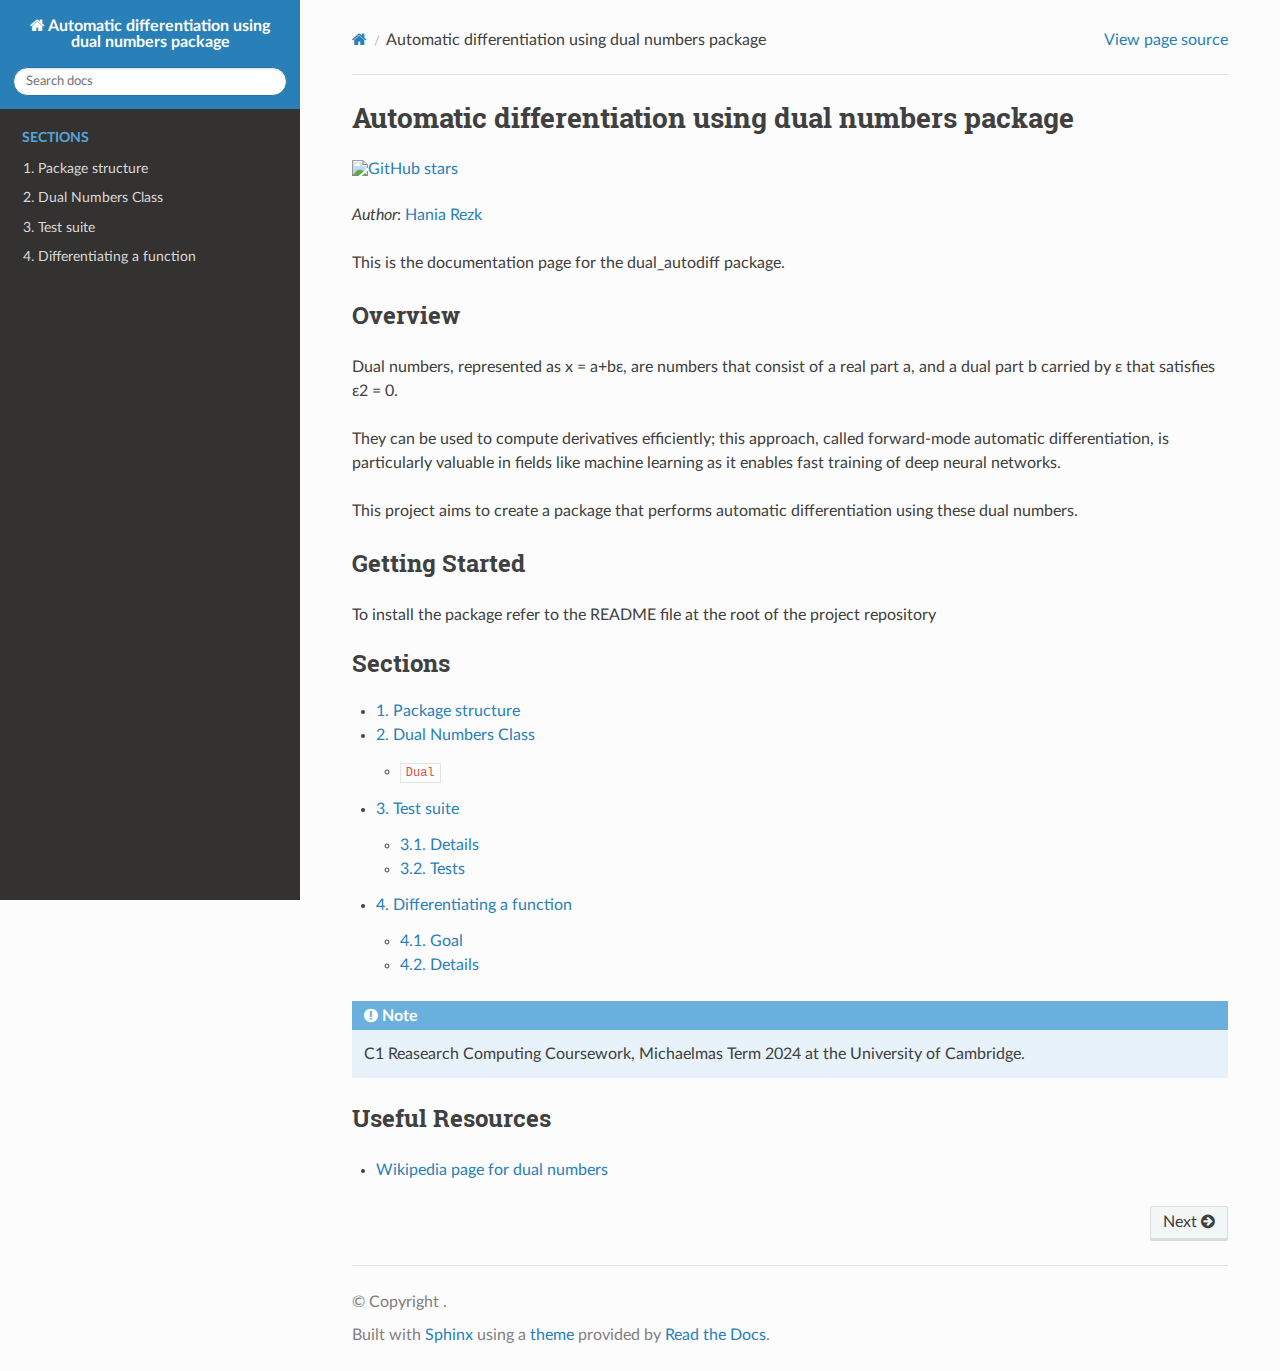
==== commit 05b7eede: "READNME" ====
--- a/docs/_build/html/index.html
+++ b/docs/_build/html/index.html
@@ -1,47 +1,26 @@
 
 
 <!DOCTYPE html>
-<html class="writer-html5" lang="en" >
+<html class="writer-html5" lang="en" data-content_root="./">
 <head>
-  <meta charset="utf-8" />
-  
+  <meta charset="utf-8" /><meta name="viewport" content="width=device-width, initial-scale=1" />
+
   <meta name="viewport" content="width=device-width, initial-scale=1.0" />
-  
   <title>Automatic differentiation using dual numbers package &mdash; Automatic differentiation using dual numbers package beta documentation</title>
-  
+      <link rel="stylesheet" type="text/css" href="_static/pygments.css?v=80d5e7a1" />
+      <link rel="stylesheet" type="text/css" href="_static/css/theme.css?v=e59714d7" />
+      <link rel="stylesheet" type="text/css" href="_static/sg_gallery.css?v=d2d258e8" />
 
   
-  <link rel="stylesheet" href="_static/css/theme.css" type="text/css" />
-  <link rel="stylesheet" href="_static/pygments.css" type="text/css" />
-  <link rel="stylesheet" href="_static/pygments.css" type="text/css" />
-  <link rel="stylesheet" href="_static/css/theme.css" type="text/css" />
-  <link rel="stylesheet" href="_static/sg_gallery.css" type="text/css" />
-
-  
-  
-
-  
-  
-
-  
-
-  
-  <!--[if lt IE 9]>
-    <script src="_static/js/html5shiv.min.js"></script>
-  <![endif]-->
-  
-    
-      <script type="text/javascript" id="documentation_options" data-url_root="./" src="_static/documentation_options.js"></script>
-        <script data-url_root="./" id="documentation_options" src="_static/documentation_options.js"></script>
-        <script src="_static/jquery.js"></script>
-        <script src="_static/underscore.js"></script>
-        <script src="_static/_sphinx_javascript_frameworks_compat.js"></script>
-        <script src="_static/doctools.js"></script>
-        <script crossorigin="anonymous" integrity="sha256-Ae2Vz/4ePdIu6ZyI/5ZGsYnb+m0JlOmKPjt6XZ9JJkA=" src="https://cdnjs.cloudflare.com/ajax/libs/require.js/2.3.4/require.min.js"></script>
-    
-    <script type="text/javascript" src="_static/js/theme.js"></script>
-
-    
+      <script src="_static/jquery.js?v=5d32c60e"></script>
+      <script src="_static/_sphinx_javascript_frameworks_compat.js?v=2cd50e6c"></script>
+      <script src="_static/documentation_options.js?v=f0d2c090"></script>
+      <script src="_static/doctools.js?v=9a2dae69"></script>
+      <script src="_static/sphinx_highlight.js?v=dc90522c"></script>
+      <script crossorigin="anonymous" integrity="sha256-Ae2Vz/4ePdIu6ZyI/5ZGsYnb+m0JlOmKPjt6XZ9JJkA=" src="https://cdnjs.cloudflare.com/ajax/libs/require.js/2.3.4/require.min.js"></script>
+      <script>window.MathJax = {"tex": {"inlineMath": [["$", "$"], ["\\(", "\\)"]], "processEscapes": true}, "options": {"ignoreHtmlClass": "tex2jax_ignore|mathjax_ignore|document", "processHtmlClass": "tex2jax_process|mathjax_process|math|output_area"}}</script>
+      <script defer="defer" src="https://cdn.jsdelivr.net/npm/mathjax@3/es5/tex-mml-chtml.js"></script>
+    <script src="_static/js/theme.js"></script>
     <link rel="index" title="Index" href="genindex.html" />
     <link rel="search" title="Search" href="search.html" />
     <link rel="next" title="1. Package structure" href="material/part1/notebook.html" />
@@ -49,48 +28,25 @@
 
 </head>
 
-<body class="wy-body-for-nav">
-
-   
+<body class="wy-body-for-nav"> 
   <div class="wy-grid-for-nav">
-    
     <nav data-toggle="wy-nav-shift" class="wy-nav-side">
       <div class="wy-side-scroll">
         <div class="wy-side-nav-search" >
-          
 
           
-            <a href="#" class="icon icon-home"> Automatic differentiation using dual numbers package
           
-
-          
+          <a href="#" class="icon icon-home">
+            Automatic differentiation using dual numbers package
           </a>
-
-          
-            
-            
-          
-
-          
 <div role="search">
   <form id="rtd-search-form" class="wy-form" action="search.html" method="get">
-    <input type="text" name="q" placeholder="Search docs" />
+    <input type="text" name="q" placeholder="Search docs" aria-label="Search docs" />
     <input type="hidden" name="check_keywords" value="yes" />
     <input type="hidden" name="area" value="default" />
   </form>
 </div>
-
-          
-        </div>
-
-        
-        <div class="wy-menu wy-menu-vertical" data-spy="affix" role="navigation" aria-label="main navigation">
-          
-            
-            
-              
-            
-            
+        </div><div class="wy-menu wy-menu-vertical" data-spy="affix" role="navigation" aria-label="Navigation menu">
               <p class="caption" role="heading"><span class="caption-text">Sections</span></p>
 <ul>
 <li class="toctree-l1"><a class="reference internal" href="material/part1/notebook.html">1. Package structure</a></li>
@@ -99,120 +55,55 @@
 <li class="toctree-l1"><a class="reference internal" href="material/part4/notebook.html">4. Differentiating a function</a></li>
 </ul>
 
-            
-          
         </div>
-        
       </div>
     </nav>
 
-    <section data-toggle="wy-nav-shift" class="wy-nav-content-wrap">
-
-      
-      <nav class="wy-nav-top" aria-label="top navigation">
-        
+    <section data-toggle="wy-nav-shift" class="wy-nav-content-wrap"><nav class="wy-nav-top" aria-label="Mobile navigation menu" >
           <i data-toggle="wy-nav-top" class="fa fa-bars"></i>
           <a href="#">Automatic differentiation using dual numbers package</a>
-        
       </nav>
 
-
       <div class="wy-nav-content">
-        
         <div class="rst-content">
-        
-          
-
-
-
-
-
-
-
-
-
-
-
-
-
-
-
-
-
-<div role="navigation" aria-label="breadcrumbs navigation">
-
+          <div role="navigation" aria-label="Page navigation">
   <ul class="wy-breadcrumbs">
-    
-      <li><a href="#" class="icon icon-home"></a> &raquo;</li>
-        
-      <li>Automatic differentiation using dual numbers package</li>
-    
-    
+      <li><a href="#" class="icon icon-home" aria-label="Home"></a></li>
+      <li class="breadcrumb-item active">Automatic differentiation using dual numbers package</li>
       <li class="wy-breadcrumbs-aside">
-        
-          
             <a href="_sources/index.rst.txt" rel="nofollow"> View page source</a>
-          
-        
       </li>
-    
   </ul>
-
-  
   <hr/>
 </div>
           <div role="main" class="document" itemscope="itemscope" itemtype="http://schema.org/Article">
            <div itemprop="articleBody">
-            
-  
-<style>
-/* CSS overrides for sphinx_rtd_theme */
-
-/* 24px margin */
-.nbinput.nblast.container,
-.nboutput.nblast.container {
-    margin-bottom: 19px;  /* padding has already 5px */
-}
-
-/* ... except between code cells! */
-.nblast.container + .nbinput.container {
-    margin-top: -19px;
-}
-
-.admonition > p:before {
-    margin-right: 4px;  /* make room for the exclamation icon */
-}
-
-/* Fix math alignment, see https://github.com/rtfd/sphinx_rtd_theme/pull/686 */
-.math {
-    text-align: unset;
-}
-</style>
-<div class="section" id="automatic-differentiation-using-dual-numbers-package">
-<h1>Automatic differentiation using dual numbers package<a class="headerlink" href="#automatic-differentiation-using-dual-numbers-package" title="Permalink to this heading">¶</a></h1>
-<a class="reference external image-reference" href="https://github.com/HaniaRezk/dual_autodiff"><img alt="GitHub stars" src="https://img.shields.io/github/stars/borisbolliet/ResearchComputing?style=social" /></a>
+             
+  <section id="automatic-differentiation-using-dual-numbers-package">
+<h1>Automatic differentiation using dual numbers package<a class="headerlink" href="#automatic-differentiation-using-dual-numbers-package" title="Link to this heading"></a></h1>
+<a class="reference external image-reference" href="https://github.com/HaniaRezk/dual_autodiff"><img alt="GitHub stars" src="https://img.shields.io/github/stars/borisbolliet/ResearchComputing?style=social" />
+</a>
 <div class="line-block">
 <div class="line"><em>Author</em>: <a class="reference external" href="https://github.com/HaniaRezk">Hania Rezk</a></div>
 </div>
-<div class="admonition note">
-<p class="admonition-title">Note</p>
-<p>C1 Reasearch Computing Coursework, Michaelmas Term 2024 at the University of Cambridge.</p>
-</div>
-<div class="section" id="goal">
-<h2>Goal<a class="headerlink" href="#goal" title="Permalink to this heading">¶</a></h2>
-<p>This project aims to create a package that performs automatic differentiation using dual numbers.</p>
-</div>
-<div class="section" id="getting-started">
-<h2>Getting Started<a class="headerlink" href="#getting-started" title="Permalink to this heading">¶</a></h2>
-<dl class="simple">
-<dt>To install the package:</dt><dd><p>pip install path/to/dual_autodiff.whl</p>
-</dd>
-</dl>
+<p>This is the documentation page for the dual_autodiff package.</p>
+<section id="overview">
+<h2>Overview<a class="headerlink" href="#overview" title="Link to this heading"></a></h2>
+<p>Dual numbers, represented as x = a+bε, are numbers that consist of a real part a, and a dual part b carried by ε that satisfies ε2 = 0.</p>
+<p>They can be used to compute derivatives efficiently; this approach, called forward-mode automatic differentiation, is particularly valuable in fields like machine learning as it enables fast training of deep neural networks.</p>
+<p>This project aims to create a package that performs automatic differentiation using these dual numbers.</p>
+</section>
+<section id="getting-started">
+<h2>Getting Started<a class="headerlink" href="#getting-started" title="Link to this heading"></a></h2>
+<p>To install the package refer to the README file at the root of the project repository</p>
 <div class="toctree-wrapper compound">
 <p class="caption" role="heading"><span class="caption-text">Sections</span></p>
 <ul>
 <li class="toctree-l1"><a class="reference internal" href="material/part1/notebook.html">1. Package structure</a></li>
-<li class="toctree-l1"><a class="reference internal" href="material/part2/notebook.html">2. Dual Numbers Class</a></li>
+<li class="toctree-l1"><a class="reference internal" href="material/part2/notebook.html">2. Dual Numbers Class</a><ul>
+<li class="toctree-l2"><a class="reference internal" href="material/part2/notebook.html#dual_autodiff.dual.Dual"><code class="docutils literal notranslate"><span class="pre">Dual</span></code></a></li>
+</ul>
+</li>
 <li class="toctree-l1"><a class="reference internal" href="material/part3/notebook.html">3. Test suite</a><ul>
 <li class="toctree-l2"><a class="reference internal" href="material/part3/notebook.html#details">3.1. Details</a></li>
 <li class="toctree-l2"><a class="reference internal" href="material/part3/notebook.html#module-tests.autodiff_tools">3.2. Tests</a></li>
@@ -225,60 +116,47 @@
 </li>
 </ul>
 </div>
+<div class="admonition note">
+<p class="admonition-title">Note</p>
+<p>C1 Reasearch Computing Coursework, Michaelmas Term 2024 at the University of Cambridge.</p>
 </div>
-<div class="section" id="useful-resources">
-<h2>Useful Resources<a class="headerlink" href="#useful-resources" title="Permalink to this heading">¶</a></h2>
+</section>
+<section id="useful-resources">
+<h2>Useful Resources<a class="headerlink" href="#useful-resources" title="Link to this heading"></a></h2>
 <ul class="simple">
 <li><p><a class="reference external" href="https://en.wikipedia.org/wiki/Dual_number">Wikipedia page for dual numbers</a></p></li>
 </ul>
-</div>
-</div>
+</section>
+</section>
 
 
            </div>
-           
           </div>
-          <footer>
-    <div class="rst-footer-buttons" role="navigation" aria-label="footer navigation">
+          <footer><div class="rst-footer-buttons" role="navigation" aria-label="Footer">
         <a href="material/part1/notebook.html" class="btn btn-neutral float-right" title="1. Package structure" accesskey="n" rel="next">Next <span class="fa fa-arrow-circle-right" aria-hidden="true"></span></a>
     </div>
 
   <hr/>
 
   <div role="contentinfo">
-    <p>
-        &#169; Copyright .
+    <p>&#169; Copyright .</p>
+  </div>
 
-    </p>
-  </div>
-    
-    
-    
-    Built with <a href="https://www.sphinx-doc.org/">Sphinx</a> using a
-    
+  Built with <a href="https://www.sphinx-doc.org/">Sphinx</a> using a
     <a href="https://github.com/readthedocs/sphinx_rtd_theme">theme</a>
-    
-    provided by <a href="https://readthedocs.org">Read the Docs</a>. 
+    provided by <a href="https://readthedocs.org">Read the Docs</a>.
+   
 
 </footer>
         </div>
       </div>
-
     </section>
-
   </div>
-  
-
-  <script type="text/javascript">
+  <script>
       jQuery(function () {
           SphinxRtdTheme.Navigation.enable(true);
       });
-  </script>
-
-  
-  
-    
-   
+  </script> 
 
 </body>
 </html>--- a/docs/_build/html/_static/pygments.css
+++ b/docs/_build/html/_static/pygments.css
@@ -17,6 +17,7 @@
 .highlight .cs { color: #3D7B7B; font-style: italic } /* Comment.Special */
 .highlight .gd { color: #A00000 } /* Generic.Deleted */
 .highlight .ge { font-style: italic } /* Generic.Emph */
+.highlight .ges { font-weight: bold; font-style: italic } /* Generic.EmphStrong */
 .highlight .gr { color: #E40000 } /* Generic.Error */
 .highlight .gh { color: #000080; font-weight: bold } /* Generic.Heading */
 .highlight .gi { color: #008400 } /* Generic.Inserted */
--- a/docs/_build/html/_static/css/theme.css
+++ b/docs/_build/html/_static/css/theme.css
@@ -1,4 +1,4 @@
-html{box-sizing:border-box}*,:after,:before{box-sizing:inherit}article,aside,details,figcaption,figure,footer,header,hgroup,nav,section{display:block}audio,canvas,video{display:inline-block;*display:inline;*zoom:1}[hidden],audio:not([controls]){display:none}*{-webkit-box-sizing:border-box;-moz-box-sizing:border-box;box-sizing:border-box}html{font-size:100%;-webkit-text-size-adjust:100%;-ms-text-size-adjust:100%}body{margin:0}a:active,a:hover{outline:0}abbr[title]{border-bottom:1px dotted}b,strong{font-weight:700}blockquote{margin:0}dfn{font-style:italic}ins{background:#ff9;text-decoration:none}ins,mark{color:#000}mark{background:#ff0;font-style:italic;font-weight:700}.rst-content code,.rst-content tt,code,kbd,pre,samp{font-family:monospace,serif;_font-family:courier new,monospace;font-size:1em}pre{white-space:pre}q{quotes:none}q:after,q:before{content:"";content:none}small{font-size:85%}sub,sup{font-size:75%;line-height:0;position:relative;vertical-align:baseline}sup{top:-.5em}sub{bottom:-.25em}dl,ol,ul{margin:0;padding:0;list-style:none;list-style-image:none}li{list-style:none}dd{margin:0}img{border:0;-ms-interpolation-mode:bicubic;vertical-align:middle;max-width:100%}svg:not(:root){overflow:hidden}figure,form{margin:0}label{cursor:pointer}button,input,select,textarea{font-size:100%;margin:0;vertical-align:baseline;*vertical-align:middle}button,input{line-height:normal}button,input[type=button],input[type=reset],input[type=submit]{cursor:pointer;-webkit-appearance:button;*overflow:visible}button[disabled],input[disabled]{cursor:default}input[type=search]{-webkit-appearance:textfield;-moz-box-sizing:content-box;-webkit-box-sizing:content-box;box-sizing:content-box}textarea{resize:vertical}table{border-collapse:collapse;border-spacing:0}td{vertical-align:top}.chromeframe{margin:.2em 0;background:#ccc;color:#000;padding:.2em 0}.ir{display:block;border:0;text-indent:-999em;overflow:hidden;background-color:transparent;background-repeat:no-repeat;text-align:left;direction:ltr;*line-height:0}.ir br{display:none}.hidden{display:none!important;visibility:hidden}.visuallyhidden{border:0;clip:rect(0 0 0 0);height:1px;margin:-1px;overflow:hidden;padding:0;position:absolute;width:1px}.visuallyhidden.focusable:active,.visuallyhidden.focusable:focus{clip:auto;height:auto;margin:0;overflow:visible;position:static;width:auto}.invisible{visibility:hidden}.relative{position:relative}big,small{font-size:100%}@media print{body,html,section{background:none!important}*{box-shadow:none!important;text-shadow:none!important;filter:none!important;-ms-filter:none!important}a,a:visited{text-decoration:underline}.ir a:after,a[href^="#"]:after,a[href^="javascript:"]:after{content:""}blockquote,pre{page-break-inside:avoid}thead{display:table-header-group}img,tr{page-break-inside:avoid}img{max-width:100%!important}@page{margin:.5cm}.rst-content .toctree-wrapper>p.caption,h2,h3,p{orphans:3;widows:3}.rst-content .toctree-wrapper>p.caption,h2,h3{page-break-after:avoid}}.btn,.fa:before,.icon:before,.rst-content .admonition,.rst-content .admonition-title:before,.rst-content .admonition-todo,.rst-content .attention,.rst-content .caution,.rst-content .code-block-caption .headerlink:before,.rst-content .danger,.rst-content .error,.rst-content .hint,.rst-content .important,.rst-content .note,.rst-content .seealso,.rst-content .tip,.rst-content .warning,.rst-content code.download span:first-child:before,.rst-content dl dt .headerlink:before,.rst-content h1 .headerlink:before,.rst-content h2 .headerlink:before,.rst-content h3 .headerlink:before,.rst-content h4 .headerlink:before,.rst-content h5 .headerlink:before,.rst-content h6 .headerlink:before,.rst-content p.caption .headerlink:before,.rst-content table>caption .headerlink:before,.rst-content tt.download span:first-child:before,.wy-alert,.wy-dropdown .caret:before,.wy-inline-validate.wy-inline-validate-danger .wy-input-context:before,.wy-inline-validate.wy-inline-validate-info .wy-input-context:before,.wy-inline-validate.wy-inline-validate-success .wy-input-context:before,.wy-inline-validate.wy-inline-validate-warning .wy-input-context:before,.wy-menu-vertical li.current>a,.wy-menu-vertical li.current>a span.toctree-expand:before,.wy-menu-vertical li.on a,.wy-menu-vertical li.on a span.toctree-expand:before,.wy-menu-vertical li span.toctree-expand:before,.wy-nav-top a,.wy-side-nav-search .wy-dropdown>a,.wy-side-nav-search>a,input[type=color],input[type=date],input[type=datetime-local],input[type=datetime],input[type=email],input[type=month],input[type=number],input[type=password],input[type=search],input[type=tel],input[type=text],input[type=time],input[type=url],input[type=week],select,textarea{-webkit-font-smoothing:antialiased}.clearfix{*zoom:1}.clearfix:after,.clearfix:before{display:table;content:""}.clearfix:after{clear:both}/*!
+html{box-sizing:border-box}*,:after,:before{box-sizing:inherit}article,aside,details,figcaption,figure,footer,header,hgroup,nav,section{display:block}audio,canvas,video{display:inline-block;*display:inline;*zoom:1}[hidden],audio:not([controls]){display:none}*{-webkit-box-sizing:border-box;-moz-box-sizing:border-box;box-sizing:border-box}html{font-size:100%;-webkit-text-size-adjust:100%;-ms-text-size-adjust:100%}body{margin:0}a:active,a:hover{outline:0}abbr[title]{border-bottom:1px dotted}b,strong{font-weight:700}blockquote{margin:0}dfn{font-style:italic}ins{background:#ff9;text-decoration:none}ins,mark{color:#000}mark{background:#ff0;font-style:italic;font-weight:700}.rst-content code,.rst-content tt,code,kbd,pre,samp{font-family:monospace,serif;_font-family:courier new,monospace;font-size:1em}pre{white-space:pre}q{quotes:none}q:after,q:before{content:"";content:none}small{font-size:85%}sub,sup{font-size:75%;line-height:0;position:relative;vertical-align:baseline}sup{top:-.5em}sub{bottom:-.25em}dl,ol,ul{margin:0;padding:0;list-style:none;list-style-image:none}li{list-style:none}dd{margin:0}img{border:0;-ms-interpolation-mode:bicubic;vertical-align:middle;max-width:100%}svg:not(:root){overflow:hidden}figure,form{margin:0}label{cursor:pointer}button,input,select,textarea{font-size:100%;margin:0;vertical-align:baseline;*vertical-align:middle}button,input{line-height:normal}button,input[type=button],input[type=reset],input[type=submit]{cursor:pointer;-webkit-appearance:button;*overflow:visible}button[disabled],input[disabled]{cursor:default}input[type=search]{-webkit-appearance:textfield;-moz-box-sizing:content-box;-webkit-box-sizing:content-box;box-sizing:content-box}textarea{resize:vertical}table{border-collapse:collapse;border-spacing:0}td{vertical-align:top}.chromeframe{margin:.2em 0;background:#ccc;color:#000;padding:.2em 0}.ir{display:block;border:0;text-indent:-999em;overflow:hidden;background-color:transparent;background-repeat:no-repeat;text-align:left;direction:ltr;*line-height:0}.ir br{display:none}.hidden{display:none!important;visibility:hidden}.visuallyhidden{border:0;clip:rect(0 0 0 0);height:1px;margin:-1px;overflow:hidden;padding:0;position:absolute;width:1px}.visuallyhidden.focusable:active,.visuallyhidden.focusable:focus{clip:auto;height:auto;margin:0;overflow:visible;position:static;width:auto}.invisible{visibility:hidden}.relative{position:relative}big,small{font-size:100%}@media print{body,html,section{background:none!important}*{box-shadow:none!important;text-shadow:none!important;filter:none!important;-ms-filter:none!important}a,a:visited{text-decoration:underline}.ir a:after,a[href^="#"]:after,a[href^="javascript:"]:after{content:""}blockquote,pre{page-break-inside:avoid}thead{display:table-header-group}img,tr{page-break-inside:avoid}img{max-width:100%!important}@page{margin:.5cm}.rst-content .toctree-wrapper>p.caption,h2,h3,p{orphans:3;widows:3}.rst-content .toctree-wrapper>p.caption,h2,h3{page-break-after:avoid}}.btn,.fa:before,.icon:before,.rst-content .admonition,.rst-content .admonition-title:before,.rst-content .admonition-todo,.rst-content .attention,.rst-content .caution,.rst-content .code-block-caption .headerlink:before,.rst-content .danger,.rst-content .eqno .headerlink:before,.rst-content .error,.rst-content .hint,.rst-content .important,.rst-content .note,.rst-content .seealso,.rst-content .tip,.rst-content .warning,.rst-content code.download span:first-child:before,.rst-content dl dt .headerlink:before,.rst-content h1 .headerlink:before,.rst-content h2 .headerlink:before,.rst-content h3 .headerlink:before,.rst-content h4 .headerlink:before,.rst-content h5 .headerlink:before,.rst-content h6 .headerlink:before,.rst-content p.caption .headerlink:before,.rst-content p .headerlink:before,.rst-content table>caption .headerlink:before,.rst-content tt.download span:first-child:before,.wy-alert,.wy-dropdown .caret:before,.wy-inline-validate.wy-inline-validate-danger .wy-input-context:before,.wy-inline-validate.wy-inline-validate-info .wy-input-context:before,.wy-inline-validate.wy-inline-validate-success .wy-input-context:before,.wy-inline-validate.wy-inline-validate-warning .wy-input-context:before,.wy-menu-vertical li.current>a button.toctree-expand:before,.wy-menu-vertical li.on a button.toctree-expand:before,.wy-menu-vertical li button.toctree-expand:before,input[type=color],input[type=date],input[type=datetime-local],input[type=datetime],input[type=email],input[type=month],input[type=number],input[type=password],input[type=search],input[type=tel],input[type=text],input[type=time],input[type=url],input[type=week],select,textarea{-webkit-font-smoothing:antialiased}.clearfix{*zoom:1}.clearfix:after,.clearfix:before{display:table;content:""}.clearfix:after{clear:both}/*!
  *  Font Awesome 4.7.0 by @davegandy - http://fontawesome.io - @fontawesome
  *  License - http://fontawesome.io/license (Font: SIL OFL 1.1, CSS: MIT License)
- */@font-face{font-family:FontAwesome;src:url(fonts/fontawesome-webfont.eot?674f50d287a8c48dc19ba404d20fe713);src:url(fonts/fontawesome-webfont.eot?674f50d287a8c48dc19ba404d20fe713?#iefix&v=4.7.0) format("embedded-opentype"),url(fonts/fontawesome-webfont.woff2?af7ae505a9eed503f8b8e6982036873e) format("woff2"),url(fonts/fontawesome-webfont.woff?fee66e712a8a08eef5805a46892932ad) format("woff"),url(fonts/fontawesome-webfont.ttf?b06871f281fee6b241d60582ae9369b9) format("truetype"),url(fonts/fontawesome-webfont.svg?912ec66d7572ff821749319396470bde#fontawesomeregular) format("svg");font-weight:400;font-style:normal}.fa,.icon,.rst-content .admonition-title,.rst-content .code-block-caption .headerlink,.rst-content code.download span:first-child,.rst-content dl dt .headerlink,.rst-content h1 .headerlink,.rst-content h2 .headerlink,.rst-content h3 .headerlink,.rst-content h4 .headerlink,.rst-content h5 .headerlink,.rst-content h6 .headerlink,.rst-content p.caption .headerlink,.rst-content table>caption .headerlink,.rst-content tt.download span:first-child,.wy-menu-vertical li.current>a span.toctree-expand,.wy-menu-vertical li.on a span.toctree-expand,.wy-menu-vertical li span.toctree-expand{display:inline-block;font:normal normal normal 14px/1 FontAwesome;font-size:inherit;text-rendering:auto;-webkit-font-smoothing:antialiased;-moz-osx-font-smoothing:grayscale}.fa-lg{font-size:1.33333em;line-height:.75em;vertical-align:-15%}.fa-2x{font-size:2em}.fa-3x{font-size:3em}.fa-4x{font-size:4em}.fa-5x{font-size:5em}.fa-fw{width:1.28571em;text-align:center}.fa-ul{padding-left:0;margin-left:2.14286em;list-style-type:none}.fa-ul>li{position:relative}.fa-li{position:absolute;left:-2.14286em;width:2.14286em;top:.14286em;text-align:center}.fa-li.fa-lg{left:-1.85714em}.fa-border{padding:.2em .25em .15em;border:.08em solid #eee;border-radius:.1em}.fa-pull-left{float:left}.fa-pull-right{float:right}.fa-pull-left.icon,.fa.fa-pull-left,.rst-content .code-block-caption .fa-pull-left.headerlink,.rst-content .fa-pull-left.admonition-title,.rst-content code.download span.fa-pull-left:first-child,.rst-content dl dt .fa-pull-left.headerlink,.rst-content h1 .fa-pull-left.headerlink,.rst-content h2 .fa-pull-left.headerlink,.rst-content h3 .fa-pull-left.headerlink,.rst-content h4 .fa-pull-left.headerlink,.rst-content h5 .fa-pull-left.headerlink,.rst-content h6 .fa-pull-left.headerlink,.rst-content p.caption .fa-pull-left.headerlink,.rst-content table>caption .fa-pull-left.headerlink,.rst-content tt.download span.fa-pull-left:first-child,.wy-menu-vertical li.current>a span.fa-pull-left.toctree-expand,.wy-menu-vertical li.on a span.fa-pull-left.toctree-expand,.wy-menu-vertical li span.fa-pull-left.toctree-expand{margin-right:.3em}.fa-pull-right.icon,.fa.fa-pull-right,.rst-content .code-block-caption .fa-pull-right.headerlink,.rst-content .fa-pull-right.admonition-title,.rst-content code.download span.fa-pull-right:first-child,.rst-content dl dt .fa-pull-right.headerlink,.rst-content h1 .fa-pull-right.headerlink,.rst-content h2 .fa-pull-right.headerlink,.rst-content h3 .fa-pull-right.headerlink,.rst-content h4 .fa-pull-right.headerlink,.rst-content h5 .fa-pull-right.headerlink,.rst-content h6 .fa-pull-right.headerlink,.rst-content p.caption .fa-pull-right.headerlink,.rst-content table>caption .fa-pull-right.headerlink,.rst-content tt.download span.fa-pull-right:first-child,.wy-menu-vertical li.current>a span.fa-pull-right.toctree-expand,.wy-menu-vertical li.on a span.fa-pull-right.toctree-expand,.wy-menu-vertical li span.fa-pull-right.toctree-expand{margin-left:.3em}.pull-right{float:right}.pull-left{float:left}.fa.pull-left,.pull-left.icon,.rst-content .code-block-caption .pull-left.headerlink,.rst-content .pull-left.admonition-title,.rst-content code.download span.pull-left:first-child,.rst-content dl dt .pull-left.headerlink,.rst-content h1 .pull-left.headerlink,.rst-content h2 .pull-left.headerlink,.rst-content h3 .pull-left.headerlink,.rst-content h4 .pull-left.headerlink,.rst-content h5 .pull-left.headerlink,.rst-content h6 .pull-left.headerlink,.rst-content p.caption .pull-left.headerlink,.rst-content table>caption .pull-left.headerlink,.rst-content tt.download span.pull-left:first-child,.wy-menu-vertical li.current>a span.pull-left.toctree-expand,.wy-menu-vertical li.on a span.pull-left.toctree-expand,.wy-menu-vertical li span.pull-left.toctree-expand{margin-right:.3em}.fa.pull-right,.pull-right.icon,.rst-content .code-block-caption .pull-right.headerlink,.rst-content .pull-right.admonition-title,.rst-content code.download span.pull-right:first-child,.rst-content dl dt .pull-right.headerlink,.rst-content h1 .pull-right.headerlink,.rst-content h2 .pull-right.headerlink,.rst-content h3 .pull-right.headerlink,.rst-content h4 .pull-right.headerlink,.rst-content h5 .pull-right.headerlink,.rst-content h6 .pull-right.headerlink,.rst-content p.caption .pull-right.headerlink,.rst-content table>caption .pull-right.headerlink,.rst-content tt.download span.pull-right:first-child,.wy-menu-vertical li.current>a span.pull-right.toctree-expand,.wy-menu-vertical li.on a span.pull-right.toctree-expand,.wy-menu-vertical li span.pull-right.toctree-expand{margin-left:.3em}.fa-spin{-webkit-animation:fa-spin 2s linear infinite;animation:fa-spin 2s linear infinite}.fa-pulse{-webkit-animation:fa-spin 1s steps(8) infinite;animation:fa-spin 1s steps(8) infinite}@-webkit-keyframes fa-spin{0%{-webkit-transform:rotate(0deg);transform:rotate(0deg)}to{-webkit-transform:rotate(359deg);transform:rotate(359deg)}}@keyframes fa-spin{0%{-webkit-transform:rotate(0deg);transform:rotate(0deg)}to{-webkit-transform:rotate(359deg);transform:rotate(359deg)}}.fa-rotate-90{-ms-filter:"progid:DXImageTransform.Microsoft.BasicImage(rotation=1)";-webkit-transform:rotate(90deg);-ms-transform:rotate(90deg);transform:rotate(90deg)}.fa-rotate-180{-ms-filter:"progid:DXImageTransform.Microsoft.BasicImage(rotation=2)";-webkit-transform:rotate(180deg);-ms-transform:rotate(180deg);transform:rotate(180deg)}.fa-rotate-270{-ms-filter:"progid:DXImageTransform.Microsoft.BasicImage(rotation=3)";-webkit-transform:rotate(270deg);-ms-transform:rotate(270deg);transform:rotate(270deg)}.fa-flip-horizontal{-ms-filter:"progid:DXImageTransform.Microsoft.BasicImage(rotation=0, mirror=1)";-webkit-transform:scaleX(-1);-ms-transform:scaleX(-1);transform:scaleX(-1)}.fa-flip-vertical{-ms-filter:"progid:DXImageTransform.Microsoft.BasicImage(rotation=2, mirror=1)";-webkit-transform:scaleY(-1);-ms-transform:scaleY(-1);transform:scaleY(-1)}:root .fa-flip-horizontal,:root .fa-flip-vertical,:root .fa-rotate-90,:root .fa-rotate-180,:root .fa-rotate-270{filter:none}.fa-stack{position:relative;display:inline-block;width:2em;height:2em;line-height:2em;vertical-align:middle}.fa-stack-1x,.fa-stack-2x{position:absolute;left:0;width:100%;text-align:center}.fa-stack-1x{line-height:inherit}.fa-stack-2x{font-size:2em}.fa-inverse{color:#fff}.fa-glass:before{content:""}.fa-music:before{content:""}.fa-search:before,.icon-search:before{content:""}.fa-envelope-o:before{content:""}.fa-heart:before{content:""}.fa-star:before{content:""}.fa-star-o:before{content:""}.fa-user:before{content:""}.fa-film:before{content:""}.fa-th-large:before{content:""}.fa-th:before{content:""}.fa-th-list:before{content:""}.fa-check:before{content:""}.fa-close:before,.fa-remove:before,.fa-times:before{content:""}.fa-search-plus:before{content:""}.fa-search-minus:before{content:""}.fa-power-off:before{content:""}.fa-signal:before{content:""}.fa-cog:before,.fa-gear:before{content:""}.fa-trash-o:before{content:""}.fa-home:before,.icon-home:before{content:""}.fa-file-o:before{content:""}.fa-clock-o:before{content:""}.fa-road:before{content:""}.fa-download:before,.rst-content code.download span:first-child:before,.rst-content tt.download span:first-child:before{content:""}.fa-arrow-circle-o-down:before{content:""}.fa-arrow-circle-o-up:before{content:""}.fa-inbox:before{content:""}.fa-play-circle-o:before{content:""}.fa-repeat:before,.fa-rotate-right:before{content:""}.fa-refresh:before{content:""}.fa-list-alt:before{content:""}.fa-lock:before{content:""}.fa-flag:before{content:""}.fa-headphones:before{content:""}.fa-volume-off:before{content:""}.fa-volume-down:before{content:""}.fa-volume-up:before{content:""}.fa-qrcode:before{content:""}.fa-barcode:before{content:""}.fa-tag:before{content:""}.fa-tags:before{content:""}.fa-book:before,.icon-book:before{content:""}.fa-bookmark:before{content:""}.fa-print:before{content:""}.fa-camera:before{content:""}.fa-font:before{content:""}.fa-bold:before{content:""}.fa-italic:before{content:""}.fa-text-height:before{content:""}.fa-text-width:before{content:""}.fa-align-left:before{content:""}.fa-align-center:before{content:""}.fa-align-right:before{content:""}.fa-align-justify:before{content:""}.fa-list:before{content:""}.fa-dedent:before,.fa-outdent:before{content:""}.fa-indent:before{content:""}.fa-video-camera:before{content:""}.fa-image:before,.fa-photo:before,.fa-picture-o:before{content:""}.fa-pencil:before{content:""}.fa-map-marker:before{content:""}.fa-adjust:before{content:""}.fa-tint:before{content:""}.fa-edit:before,.fa-pencil-square-o:before{content:""}.fa-share-square-o:before{content:""}.fa-check-square-o:before{content:""}.fa-arrows:before{content:""}.fa-step-backward:before{content:""}.fa-fast-backward:before{content:""}.fa-backward:before{content:""}.fa-play:before{content:""}.fa-pause:before{content:""}.fa-stop:before{content:""}.fa-forward:before{content:""}.fa-fast-forward:before{content:""}.fa-step-forward:before{content:""}.fa-eject:before{content:""}.fa-chevron-left:before{content:""}.fa-chevron-right:before{content:""}.fa-plus-circle:before{content:""}.fa-minus-circle:before{content:""}.fa-times-circle:before,.wy-inline-validate.wy-inline-validate-danger .wy-input-context:before{content:""}.fa-check-circle:before,.wy-inline-validate.wy-inline-validate-success .wy-input-context:before{content:""}.fa-question-circle:before{content:""}.fa-info-circle:before{content:""}.fa-crosshairs:before{content:""}.fa-times-circle-o:before{content:""}.fa-check-circle-o:before{content:""}.fa-ban:before{content:""}.fa-arrow-left:before{content:""}.fa-arrow-right:before{content:""}.fa-arrow-up:before{content:""}.fa-arrow-down:before{content:""}.fa-mail-forward:before,.fa-share:before{content:""}.fa-expand:before{content:""}.fa-compress:before{content:""}.fa-plus:before{content:""}.fa-minus:before{content:""}.fa-asterisk:before{content:""}.fa-exclamation-circle:before,.rst-content .admonition-title:before,.wy-inline-validate.wy-inline-validate-info .wy-input-context:before,.wy-inline-validate.wy-inline-validate-warning .wy-input-context:before{content:""}.fa-gift:before{content:""}.fa-leaf:before{content:""}.fa-fire:before,.icon-fire:before{content:""}.fa-eye:before{content:""}.fa-eye-slash:before{content:""}.fa-exclamation-triangle:before,.fa-warning:before{content:""}.fa-plane:before{content:""}.fa-calendar:before{content:""}.fa-random:before{content:""}.fa-comment:before{content:""}.fa-magnet:before{content:""}.fa-chevron-up:before{content:""}.fa-chevron-down:before{content:""}.fa-retweet:before{content:""}.fa-shopping-cart:before{content:""}.fa-folder:before{content:""}.fa-folder-open:before{content:""}.fa-arrows-v:before{content:""}.fa-arrows-h:before{content:""}.fa-bar-chart-o:before,.fa-bar-chart:before{content:""}.fa-twitter-square:before{content:""}.fa-facebook-square:before{content:""}.fa-camera-retro:before{content:""}.fa-key:before{content:""}.fa-cogs:before,.fa-gears:before{content:""}.fa-comments:before{content:""}.fa-thumbs-o-up:before{content:""}.fa-thumbs-o-down:before{content:""}.fa-star-half:before{content:""}.fa-heart-o:before{content:""}.fa-sign-out:before{content:""}.fa-linkedin-square:before{content:""}.fa-thumb-tack:before{content:""}.fa-external-link:before{content:""}.fa-sign-in:before{content:""}.fa-trophy:before{content:""}.fa-github-square:before{content:""}.fa-upload:before{content:""}.fa-lemon-o:before{content:""}.fa-phone:before{content:""}.fa-square-o:before{content:""}.fa-bookmark-o:before{content:""}.fa-phone-square:before{content:""}.fa-twitter:before{content:""}.fa-facebook-f:before,.fa-facebook:before{content:""}.fa-github:before,.icon-github:before{content:""}.fa-unlock:before{content:""}.fa-credit-card:before{content:""}.fa-feed:before,.fa-rss:before{content:""}.fa-hdd-o:before{content:""}.fa-bullhorn:before{content:""}.fa-bell:before{content:""}.fa-certificate:before{content:""}.fa-hand-o-right:before{content:""}.fa-hand-o-left:before{content:""}.fa-hand-o-up:before{content:""}.fa-hand-o-down:before{content:""}.fa-arrow-circle-left:before,.icon-circle-arrow-left:before{content:""}.fa-arrow-circle-right:before,.icon-circle-arrow-right:before{content:""}.fa-arrow-circle-up:before{content:""}.fa-arrow-circle-down:before{content:""}.fa-globe:before{content:""}.fa-wrench:before{content:""}.fa-tasks:before{content:""}.fa-filter:before{content:""}.fa-briefcase:before{content:""}.fa-arrows-alt:before{content:""}.fa-group:before,.fa-users:before{content:""}.fa-chain:before,.fa-link:before,.icon-link:before{content:""}.fa-cloud:before{content:""}.fa-flask:before{content:""}.fa-cut:before,.fa-scissors:before{content:""}.fa-copy:before,.fa-files-o:before{content:""}.fa-paperclip:before{content:""}.fa-floppy-o:before,.fa-save:before{content:""}.fa-square:before{content:""}.fa-bars:before,.fa-navicon:before,.fa-reorder:before{content:""}.fa-list-ul:before{content:""}.fa-list-ol:before{content:""}.fa-strikethrough:before{content:""}.fa-underline:before{content:""}.fa-table:before{content:""}.fa-magic:before{content:""}.fa-truck:before{content:""}.fa-pinterest:before{content:""}.fa-pinterest-square:before{content:""}.fa-google-plus-square:before{content:""}.fa-google-plus:before{content:""}.fa-money:before{content:""}.fa-caret-down:before,.icon-caret-down:before,.wy-dropdown .caret:before{content:""}.fa-caret-up:before{content:""}.fa-caret-left:before{content:""}.fa-caret-right:before{content:""}.fa-columns:before{content:""}.fa-sort:before,.fa-unsorted:before{content:""}.fa-sort-desc:before,.fa-sort-down:before{content:""}.fa-sort-asc:before,.fa-sort-up:before{content:""}.fa-envelope:before{content:""}.fa-linkedin:before{content:""}.fa-rotate-left:before,.fa-undo:before{content:""}.fa-gavel:before,.fa-legal:before{content:""}.fa-dashboard:before,.fa-tachometer:before{content:""}.fa-comment-o:before{content:""}.fa-comments-o:before{content:""}.fa-bolt:before,.fa-flash:before{content:""}.fa-sitemap:before{content:""}.fa-umbrella:before{content:""}.fa-clipboard:before,.fa-paste:before{content:""}.fa-lightbulb-o:before{content:""}.fa-exchange:before{content:""}.fa-cloud-download:before{content:""}.fa-cloud-upload:before{content:""}.fa-user-md:before{content:""}.fa-stethoscope:before{content:""}.fa-suitcase:before{content:""}.fa-bell-o:before{content:""}.fa-coffee:before{content:""}.fa-cutlery:before{content:""}.fa-file-text-o:before{content:""}.fa-building-o:before{content:""}.fa-hospital-o:before{content:""}.fa-ambulance:before{content:""}.fa-medkit:before{content:""}.fa-fighter-jet:before{content:""}.fa-beer:before{content:""}.fa-h-square:before{content:""}.fa-plus-square:before{content:""}.fa-angle-double-left:before{content:""}.fa-angle-double-right:before{content:""}.fa-angle-double-up:before{content:""}.fa-angle-double-down:before{content:""}.fa-angle-left:before{content:""}.fa-angle-right:before{content:""}.fa-angle-up:before{content:""}.fa-angle-down:before{content:""}.fa-desktop:before{content:""}.fa-laptop:before{content:""}.fa-tablet:before{content:""}.fa-mobile-phone:before,.fa-mobile:before{content:""}.fa-circle-o:before{content:""}.fa-quote-left:before{content:""}.fa-quote-right:before{content:""}.fa-spinner:before{content:""}.fa-circle:before{content:""}.fa-mail-reply:before,.fa-reply:before{content:""}.fa-github-alt:before{content:""}.fa-folder-o:before{content:""}.fa-folder-open-o:before{content:""}.fa-smile-o:before{content:""}.fa-frown-o:before{content:""}.fa-meh-o:before{content:""}.fa-gamepad:before{content:""}.fa-keyboard-o:before{content:""}.fa-flag-o:before{content:""}.fa-flag-checkered:before{content:""}.fa-terminal:before{content:""}.fa-code:before{content:""}.fa-mail-reply-all:before,.fa-reply-all:before{content:""}.fa-star-half-empty:before,.fa-star-half-full:before,.fa-star-half-o:before{content:""}.fa-location-arrow:before{content:""}.fa-crop:before{content:""}.fa-code-fork:before{content:""}.fa-chain-broken:before,.fa-unlink:before{content:""}.fa-question:before{content:""}.fa-info:before{content:""}.fa-exclamation:before{content:""}.fa-superscript:before{content:""}.fa-subscript:before{content:""}.fa-eraser:before{content:""}.fa-puzzle-piece:before{content:""}.fa-microphone:before{content:""}.fa-microphone-slash:before{content:""}.fa-shield:before{content:""}.fa-calendar-o:before{content:""}.fa-fire-extinguisher:before{content:""}.fa-rocket:before{content:""}.fa-maxcdn:before{content:""}.fa-chevron-circle-left:before{content:""}.fa-chevron-circle-right:before{content:""}.fa-chevron-circle-up:before{content:""}.fa-chevron-circle-down:before{content:""}.fa-html5:before{content:""}.fa-css3:before{content:""}.fa-anchor:before{content:""}.fa-unlock-alt:before{content:""}.fa-bullseye:before{content:""}.fa-ellipsis-h:before{content:""}.fa-ellipsis-v:before{content:""}.fa-rss-square:before{content:""}.fa-play-circle:before{content:""}.fa-ticket:before{content:""}.fa-minus-square:before{content:""}.fa-minus-square-o:before,.wy-menu-vertical li.current>a span.toctree-expand:before,.wy-menu-vertical li.on a span.toctree-expand:before{content:""}.fa-level-up:before{content:""}.fa-level-down:before{content:""}.fa-check-square:before{content:""}.fa-pencil-square:before{content:""}.fa-external-link-square:before{content:""}.fa-share-square:before{content:""}.fa-compass:before{content:""}.fa-caret-square-o-down:before,.fa-toggle-down:before{content:""}.fa-caret-square-o-up:before,.fa-toggle-up:before{content:""}.fa-caret-square-o-right:before,.fa-toggle-right:before{content:""}.fa-eur:before,.fa-euro:before{content:""}.fa-gbp:before{content:""}.fa-dollar:before,.fa-usd:before{content:""}.fa-inr:before,.fa-rupee:before{content:""}.fa-cny:before,.fa-jpy:before,.fa-rmb:before,.fa-yen:before{content:""}.fa-rouble:before,.fa-rub:before,.fa-ruble:before{content:""}.fa-krw:before,.fa-won:before{content:""}.fa-bitcoin:before,.fa-btc:before{content:""}.fa-file:before{content:""}.fa-file-text:before{content:""}.fa-sort-alpha-asc:before{content:""}.fa-sort-alpha-desc:before{content:""}.fa-sort-amount-asc:before{content:""}.fa-sort-amount-desc:before{content:""}.fa-sort-numeric-asc:before{content:""}.fa-sort-numeric-desc:before{content:""}.fa-thumbs-up:before{content:""}.fa-thumbs-down:before{content:""}.fa-youtube-square:before{content:""}.fa-youtube:before{content:""}.fa-xing:before{content:""}.fa-xing-square:before{content:""}.fa-youtube-play:before{content:""}.fa-dropbox:before{content:""}.fa-stack-overflow:before{content:""}.fa-instagram:before{content:""}.fa-flickr:before{content:""}.fa-adn:before{content:""}.fa-bitbucket:before,.icon-bitbucket:before{content:""}.fa-bitbucket-square:before{content:""}.fa-tumblr:before{content:""}.fa-tumblr-square:before{content:""}.fa-long-arrow-down:before{content:""}.fa-long-arrow-up:before{content:""}.fa-long-arrow-left:before{content:""}.fa-long-arrow-right:before{content:""}.fa-apple:before{content:""}.fa-windows:before{content:""}.fa-android:before{content:""}.fa-linux:before{content:""}.fa-dribbble:before{content:""}.fa-skype:before{content:""}.fa-foursquare:before{content:""}.fa-trello:before{content:""}.fa-female:before{content:""}.fa-male:before{content:""}.fa-gittip:before,.fa-gratipay:before{content:""}.fa-sun-o:before{content:""}.fa-moon-o:before{content:""}.fa-archive:before{content:""}.fa-bug:before{content:""}.fa-vk:before{content:""}.fa-weibo:before{content:""}.fa-renren:before{content:""}.fa-pagelines:before{content:""}.fa-stack-exchange:before{content:""}.fa-arrow-circle-o-right:before{content:""}.fa-arrow-circle-o-left:before{content:""}.fa-caret-square-o-left:before,.fa-toggle-left:before{content:""}.fa-dot-circle-o:before{content:""}.fa-wheelchair:before{content:""}.fa-vimeo-square:before{content:""}.fa-try:before,.fa-turkish-lira:before{content:""}.fa-plus-square-o:before,.wy-menu-vertical li span.toctree-expand:before{content:""}.fa-space-shuttle:before{content:""}.fa-slack:before{content:""}.fa-envelope-square:before{content:""}.fa-wordpress:before{content:""}.fa-openid:before{content:""}.fa-bank:before,.fa-institution:before,.fa-university:before{content:""}.fa-graduation-cap:before,.fa-mortar-board:before{content:""}.fa-yahoo:before{content:""}.fa-google:before{content:""}.fa-reddit:before{content:""}.fa-reddit-square:before{content:""}.fa-stumbleupon-circle:before{content:""}.fa-stumbleupon:before{content:""}.fa-delicious:before{content:""}.fa-digg:before{content:""}.fa-pied-piper-pp:before{content:""}.fa-pied-piper-alt:before{content:""}.fa-drupal:before{content:""}.fa-joomla:before{content:""}.fa-language:before{content:""}.fa-fax:before{content:""}.fa-building:before{content:""}.fa-child:before{content:""}.fa-paw:before{content:""}.fa-spoon:before{content:""}.fa-cube:before{content:""}.fa-cubes:before{content:""}.fa-behance:before{content:""}.fa-behance-square:before{content:""}.fa-steam:before{content:""}.fa-steam-square:before{content:""}.fa-recycle:before{content:""}.fa-automobile:before,.fa-car:before{content:""}.fa-cab:before,.fa-taxi:before{content:""}.fa-tree:before{content:""}.fa-spotify:before{content:""}.fa-deviantart:before{content:""}.fa-soundcloud:before{content:""}.fa-database:before{content:""}.fa-file-pdf-o:before{content:""}.fa-file-word-o:before{content:""}.fa-file-excel-o:before{content:""}.fa-file-powerpoint-o:before{content:""}.fa-file-image-o:before,.fa-file-photo-o:before,.fa-file-picture-o:before{content:""}.fa-file-archive-o:before,.fa-file-zip-o:before{content:""}.fa-file-audio-o:before,.fa-file-sound-o:before{content:""}.fa-file-movie-o:before,.fa-file-video-o:before{content:""}.fa-file-code-o:before{content:""}.fa-vine:before{content:""}.fa-codepen:before{content:""}.fa-jsfiddle:before{content:""}.fa-life-bouy:before,.fa-life-buoy:before,.fa-life-ring:before,.fa-life-saver:before,.fa-support:before{content:""}.fa-circle-o-notch:before{content:""}.fa-ra:before,.fa-rebel:before,.fa-resistance:before{content:""}.fa-empire:before,.fa-ge:before{content:""}.fa-git-square:before{content:""}.fa-git:before{content:""}.fa-hacker-news:before,.fa-y-combinator-square:before,.fa-yc-square:before{content:""}.fa-tencent-weibo:before{content:""}.fa-qq:before{content:""}.fa-wechat:before,.fa-weixin:before{content:""}.fa-paper-plane:before,.fa-send:before{content:""}.fa-paper-plane-o:before,.fa-send-o:before{content:""}.fa-history:before{content:""}.fa-circle-thin:before{content:""}.fa-header:before{content:""}.fa-paragraph:before{content:""}.fa-sliders:before{content:""}.fa-share-alt:before{content:""}.fa-share-alt-square:before{content:""}.fa-bomb:before{content:""}.fa-futbol-o:before,.fa-soccer-ball-o:before{content:""}.fa-tty:before{content:""}.fa-binoculars:before{content:""}.fa-plug:before{content:""}.fa-slideshare:before{content:""}.fa-twitch:before{content:""}.fa-yelp:before{content:""}.fa-newspaper-o:before{content:""}.fa-wifi:before{content:""}.fa-calculator:before{content:""}.fa-paypal:before{content:""}.fa-google-wallet:before{content:""}.fa-cc-visa:before{content:""}.fa-cc-mastercard:before{content:""}.fa-cc-discover:before{content:""}.fa-cc-amex:before{content:""}.fa-cc-paypal:before{content:""}.fa-cc-stripe:before{content:""}.fa-bell-slash:before{content:""}.fa-bell-slash-o:before{content:""}.fa-trash:before{content:""}.fa-copyright:before{content:""}.fa-at:before{content:""}.fa-eyedropper:before{content:""}.fa-paint-brush:before{content:""}.fa-birthday-cake:before{content:""}.fa-area-chart:before{content:""}.fa-pie-chart:before{content:""}.fa-line-chart:before{content:""}.fa-lastfm:before{content:""}.fa-lastfm-square:before{content:""}.fa-toggle-off:before{content:""}.fa-toggle-on:before{content:""}.fa-bicycle:before{content:""}.fa-bus:before{content:""}.fa-ioxhost:before{content:""}.fa-angellist:before{content:""}.fa-cc:before{content:""}.fa-ils:before,.fa-shekel:before,.fa-sheqel:before{content:""}.fa-meanpath:before{content:""}.fa-buysellads:before{content:""}.fa-connectdevelop:before{content:""}.fa-dashcube:before{content:""}.fa-forumbee:before{content:""}.fa-leanpub:before{content:""}.fa-sellsy:before{content:""}.fa-shirtsinbulk:before{content:""}.fa-simplybuilt:before{content:""}.fa-skyatlas:before{content:""}.fa-cart-plus:before{content:""}.fa-cart-arrow-down:before{content:""}.fa-diamond:before{content:""}.fa-ship:before{content:""}.fa-user-secret:before{content:""}.fa-motorcycle:before{content:""}.fa-street-view:before{content:""}.fa-heartbeat:before{content:""}.fa-venus:before{content:""}.fa-mars:before{content:""}.fa-mercury:before{content:""}.fa-intersex:before,.fa-transgender:before{content:""}.fa-transgender-alt:before{content:""}.fa-venus-double:before{content:""}.fa-mars-double:before{content:""}.fa-venus-mars:before{content:""}.fa-mars-stroke:before{content:""}.fa-mars-stroke-v:before{content:""}.fa-mars-stroke-h:before{content:""}.fa-neuter:before{content:""}.fa-genderless:before{content:""}.fa-facebook-official:before{content:""}.fa-pinterest-p:before{content:""}.fa-whatsapp:before{content:""}.fa-server:before{content:""}.fa-user-plus:before{content:""}.fa-user-times:before{content:""}.fa-bed:before,.fa-hotel:before{content:""}.fa-viacoin:before{content:""}.fa-train:before{content:""}.fa-subway:before{content:""}.fa-medium:before{content:""}.fa-y-combinator:before,.fa-yc:before{content:""}.fa-optin-monster:before{content:""}.fa-opencart:before{content:""}.fa-expeditedssl:before{content:""}.fa-battery-4:before,.fa-battery-full:before,.fa-battery:before{content:""}.fa-battery-3:before,.fa-battery-three-quarters:before{content:""}.fa-battery-2:before,.fa-battery-half:before{content:""}.fa-battery-1:before,.fa-battery-quarter:before{content:""}.fa-battery-0:before,.fa-battery-empty:before{content:""}.fa-mouse-pointer:before{content:""}.fa-i-cursor:before{content:""}.fa-object-group:before{content:""}.fa-object-ungroup:before{content:""}.fa-sticky-note:before{content:""}.fa-sticky-note-o:before{content:""}.fa-cc-jcb:before{content:""}.fa-cc-diners-club:before{content:""}.fa-clone:before{content:""}.fa-balance-scale:before{content:""}.fa-hourglass-o:before{content:""}.fa-hourglass-1:before,.fa-hourglass-start:before{content:""}.fa-hourglass-2:before,.fa-hourglass-half:before{content:""}.fa-hourglass-3:before,.fa-hourglass-end:before{content:""}.fa-hourglass:before{content:""}.fa-hand-grab-o:before,.fa-hand-rock-o:before{content:""}.fa-hand-paper-o:before,.fa-hand-stop-o:before{content:""}.fa-hand-scissors-o:before{content:""}.fa-hand-lizard-o:before{content:""}.fa-hand-spock-o:before{content:""}.fa-hand-pointer-o:before{content:""}.fa-hand-peace-o:before{content:""}.fa-trademark:before{content:""}.fa-registered:before{content:""}.fa-creative-commons:before{content:""}.fa-gg:before{content:""}.fa-gg-circle:before{content:""}.fa-tripadvisor:before{content:""}.fa-odnoklassniki:before{content:""}.fa-odnoklassniki-square:before{content:""}.fa-get-pocket:before{content:""}.fa-wikipedia-w:before{content:""}.fa-safari:before{content:""}.fa-chrome:before{content:""}.fa-firefox:before{content:""}.fa-opera:before{content:""}.fa-internet-explorer:before{content:""}.fa-television:before,.fa-tv:before{content:""}.fa-contao:before{content:""}.fa-500px:before{content:""}.fa-amazon:before{content:""}.fa-calendar-plus-o:before{content:""}.fa-calendar-minus-o:before{content:""}.fa-calendar-times-o:before{content:""}.fa-calendar-check-o:before{content:""}.fa-industry:before{content:""}.fa-map-pin:before{content:""}.fa-map-signs:before{content:""}.fa-map-o:before{content:""}.fa-map:before{content:""}.fa-commenting:before{content:""}.fa-commenting-o:before{content:""}.fa-houzz:before{content:""}.fa-vimeo:before{content:""}.fa-black-tie:before{content:""}.fa-fonticons:before{content:""}.fa-reddit-alien:before{content:""}.fa-edge:before{content:""}.fa-credit-card-alt:before{content:""}.fa-codiepie:before{content:""}.fa-modx:before{content:""}.fa-fort-awesome:before{content:""}.fa-usb:before{content:""}.fa-product-hunt:before{content:""}.fa-mixcloud:before{content:""}.fa-scribd:before{content:""}.fa-pause-circle:before{content:""}.fa-pause-circle-o:before{content:""}.fa-stop-circle:before{content:""}.fa-stop-circle-o:before{content:""}.fa-shopping-bag:before{content:""}.fa-shopping-basket:before{content:""}.fa-hashtag:before{content:""}.fa-bluetooth:before{content:""}.fa-bluetooth-b:before{content:""}.fa-percent:before{content:""}.fa-gitlab:before,.icon-gitlab:before{content:""}.fa-wpbeginner:before{content:""}.fa-wpforms:before{content:""}.fa-envira:before{content:""}.fa-universal-access:before{content:""}.fa-wheelchair-alt:before{content:""}.fa-question-circle-o:before{content:""}.fa-blind:before{content:""}.fa-audio-description:before{content:""}.fa-volume-control-phone:before{content:""}.fa-braille:before{content:""}.fa-assistive-listening-systems:before{content:""}.fa-american-sign-language-interpreting:before,.fa-asl-interpreting:before{content:""}.fa-deaf:before,.fa-deafness:before,.fa-hard-of-hearing:before{content:""}.fa-glide:before{content:""}.fa-glide-g:before{content:""}.fa-sign-language:before,.fa-signing:before{content:""}.fa-low-vision:before{content:""}.fa-viadeo:before{content:""}.fa-viadeo-square:before{content:""}.fa-snapchat:before{content:""}.fa-snapchat-ghost:before{content:""}.fa-snapchat-square:before{content:""}.fa-pied-piper:before{content:""}.fa-first-order:before{content:""}.fa-yoast:before{content:""}.fa-themeisle:before{content:""}.fa-google-plus-circle:before,.fa-google-plus-official:before{content:""}.fa-fa:before,.fa-font-awesome:before{content:""}.fa-handshake-o:before{content:""}.fa-envelope-open:before{content:""}.fa-envelope-open-o:before{content:""}.fa-linode:before{content:""}.fa-address-book:before{content:""}.fa-address-book-o:before{content:""}.fa-address-card:before,.fa-vcard:before{content:""}.fa-address-card-o:before,.fa-vcard-o:before{content:""}.fa-user-circle:before{content:""}.fa-user-circle-o:before{content:""}.fa-user-o:before{content:""}.fa-id-badge:before{content:""}.fa-drivers-license:before,.fa-id-card:before{content:""}.fa-drivers-license-o:before,.fa-id-card-o:before{content:""}.fa-quora:before{content:""}.fa-free-code-camp:before{content:""}.fa-telegram:before{content:""}.fa-thermometer-4:before,.fa-thermometer-full:before,.fa-thermometer:before{content:""}.fa-thermometer-3:before,.fa-thermometer-three-quarters:before{content:""}.fa-thermometer-2:before,.fa-thermometer-half:before{content:""}.fa-thermometer-1:before,.fa-thermometer-quarter:before{content:""}.fa-thermometer-0:before,.fa-thermometer-empty:before{content:""}.fa-shower:before{content:""}.fa-bath:before,.fa-bathtub:before,.fa-s15:before{content:""}.fa-podcast:before{content:""}.fa-window-maximize:before{content:""}.fa-window-minimize:before{content:""}.fa-window-restore:before{content:""}.fa-times-rectangle:before,.fa-window-close:before{content:""}.fa-times-rectangle-o:before,.fa-window-close-o:before{content:""}.fa-bandcamp:before{content:""}.fa-grav:before{content:""}.fa-etsy:before{content:""}.fa-imdb:before{content:""}.fa-ravelry:before{content:""}.fa-eercast:before{content:""}.fa-microchip:before{content:""}.fa-snowflake-o:before{content:""}.fa-superpowers:before{content:""}.fa-wpexplorer:before{content:""}.fa-meetup:before{content:""}.sr-only{position:absolute;width:1px;height:1px;padding:0;margin:-1px;overflow:hidden;clip:rect(0,0,0,0);border:0}.sr-only-focusable:active,.sr-only-focusable:focus{position:static;width:auto;height:auto;margin:0;overflow:visible;clip:auto}.fa,.icon,.rst-content .admonition-title,.rst-content .code-block-caption .headerlink,.rst-content code.download span:first-child,.rst-content dl dt .headerlink,.rst-content h1 .headerlink,.rst-content h2 .headerlink,.rst-content h3 .headerlink,.rst-content h4 .headerlink,.rst-content h5 .headerlink,.rst-content h6 .headerlink,.rst-content p.caption .headerlink,.rst-content table>caption .headerlink,.rst-content tt.download span:first-child,.wy-dropdown .caret,.wy-inline-validate.wy-inline-validate-danger .wy-input-context,.wy-inline-validate.wy-inline-validate-info .wy-input-context,.wy-inline-validate.wy-inline-validate-success .wy-input-context,.wy-inline-validate.wy-inline-validate-warning .wy-input-context,.wy-menu-vertical li.current>a span.toctree-expand,.wy-menu-vertical li.on a span.toctree-expand,.wy-menu-vertical li span.toctree-expand{font-family:inherit}.fa:before,.icon:before,.rst-content .admonition-title:before,.rst-content .code-block-caption .headerlink:before,.rst-content code.download span:first-child:before,.rst-content dl dt .headerlink:before,.rst-content h1 .headerlink:before,.rst-content h2 .headerlink:before,.rst-content h3 .headerlink:before,.rst-content h4 .headerlink:before,.rst-content h5 .headerlink:before,.rst-content h6 .headerlink:before,.rst-content p.caption .headerlink:before,.rst-content table>caption .headerlink:before,.rst-content tt.download span:first-child:before,.wy-dropdown .caret:before,.wy-inline-validate.wy-inline-validate-danger .wy-input-context:before,.wy-inline-validate.wy-inline-validate-info .wy-input-context:before,.wy-inline-validate.wy-inline-validate-success .wy-input-context:before,.wy-inline-validate.wy-inline-validate-warning .wy-input-context:before,.wy-menu-vertical li.current>a span.toctree-expand:before,.wy-menu-vertical li.on a span.toctree-expand:before,.wy-menu-vertical li span.toctree-expand:before{font-family:FontAwesome;display:inline-block;font-style:normal;font-weight:400;line-height:1;text-decoration:inherit}.rst-content .code-block-caption a .headerlink,.rst-content a .admonition-title,.rst-content code.download a span:first-child,.rst-content dl dt a .headerlink,.rst-content h1 a .headerlink,.rst-content h2 a .headerlink,.rst-content h3 a .headerlink,.rst-content h4 a .headerlink,.rst-content h5 a .headerlink,.rst-content h6 a .headerlink,.rst-content p.caption a .headerlink,.rst-content table>caption a .headerlink,.rst-content tt.download a span:first-child,.wy-menu-vertical li.current>a span.toctree-expand,.wy-menu-vertical li.on a span.toctree-expand,.wy-menu-vertical li a span.toctree-expand,a .fa,a .icon,a .rst-content .admonition-title,a .rst-content .code-block-caption .headerlink,a .rst-content code.download span:first-child,a .rst-content dl dt .headerlink,a .rst-content h1 .headerlink,a .rst-content h2 .headerlink,a .rst-content h3 .headerlink,a .rst-content h4 .headerlink,a .rst-content h5 .headerlink,a .rst-content h6 .headerlink,a .rst-content p.caption .headerlink,a .rst-content table>caption .headerlink,a .rst-content tt.download span:first-child,a .wy-menu-vertical li span.toctree-expand{display:inline-block;text-decoration:inherit}.btn .fa,.btn .icon,.btn .rst-content .admonition-title,.btn .rst-content .code-block-caption .headerlink,.btn .rst-content code.download span:first-child,.btn .rst-content dl dt .headerlink,.btn .rst-content h1 .headerlink,.btn .rst-content h2 .headerlink,.btn .rst-content h3 .headerlink,.btn .rst-content h4 .headerlink,.btn .rst-content h5 .headerlink,.btn .rst-content h6 .headerlink,.btn .rst-content p.caption .headerlink,.btn .rst-content table>caption .headerlink,.btn .rst-content tt.download span:first-child,.btn .wy-menu-vertical li.current>a span.toctree-expand,.btn .wy-menu-vertical li.on a span.toctree-expand,.btn .wy-menu-vertical li span.toctree-expand,.nav .fa,.nav .icon,.nav .rst-content .admonition-title,.nav .rst-content .code-block-caption .headerlink,.nav .rst-content code.download span:first-child,.nav .rst-content dl dt .headerlink,.nav .rst-content h1 .headerlink,.nav .rst-content h2 .headerlink,.nav .rst-content h3 .headerlink,.nav .rst-content h4 .headerlink,.nav .rst-content h5 .headerlink,.nav .rst-content h6 .headerlink,.nav .rst-content p.caption .headerlink,.nav .rst-content table>caption .headerlink,.nav .rst-content tt.download span:first-child,.nav .wy-menu-vertical li.current>a span.toctree-expand,.nav .wy-menu-vertical li.on a span.toctree-expand,.nav .wy-menu-vertical li span.toctree-expand,.rst-content .btn .admonition-title,.rst-content .code-block-caption .btn .headerlink,.rst-content .code-block-caption .nav .headerlink,.rst-content .nav .admonition-title,.rst-content code.download .btn span:first-child,.rst-content code.download .nav span:first-child,.rst-content dl dt .btn .headerlink,.rst-content dl dt .nav .headerlink,.rst-content h1 .btn .headerlink,.rst-content h1 .nav .headerlink,.rst-content h2 .btn .headerlink,.rst-content h2 .nav .headerlink,.rst-content h3 .btn .headerlink,.rst-content h3 .nav .headerlink,.rst-content h4 .btn .headerlink,.rst-content h4 .nav .headerlink,.rst-content h5 .btn .headerlink,.rst-content h5 .nav .headerlink,.rst-content h6 .btn .headerlink,.rst-content h6 .nav .headerlink,.rst-content p.caption .btn .headerlink,.rst-content p.caption .nav .headerlink,.rst-content table>caption .btn .headerlink,.rst-content table>caption .nav .headerlink,.rst-content tt.download .btn span:first-child,.rst-content tt.download .nav span:first-child,.wy-menu-vertical li .btn span.toctree-expand,.wy-menu-vertical li.current>a .btn span.toctree-expand,.wy-menu-vertical li.current>a .nav span.toctree-expand,.wy-menu-vertical li .nav span.toctree-expand,.wy-menu-vertical li.on a .btn span.toctree-expand,.wy-menu-vertical li.on a .nav span.toctree-expand{display:inline}.btn .fa-large.icon,.btn .fa.fa-large,.btn .rst-content .code-block-caption .fa-large.headerlink,.btn .rst-content .fa-large.admonition-title,.btn .rst-content code.download span.fa-large:first-child,.btn .rst-content dl dt .fa-large.headerlink,.btn .rst-content h1 .fa-large.headerlink,.btn .rst-content h2 .fa-large.headerlink,.btn .rst-content h3 .fa-large.headerlink,.btn .rst-content h4 .fa-large.headerlink,.btn .rst-content h5 .fa-large.headerlink,.btn .rst-content h6 .fa-large.headerlink,.btn .rst-content p.caption .fa-large.headerlink,.btn .rst-content table>caption .fa-large.headerlink,.btn .rst-content tt.download span.fa-large:first-child,.btn .wy-menu-vertical li span.fa-large.toctree-expand,.nav .fa-large.icon,.nav .fa.fa-large,.nav .rst-content .code-block-caption .fa-large.headerlink,.nav .rst-content .fa-large.admonition-title,.nav .rst-content code.download span.fa-large:first-child,.nav .rst-content dl dt .fa-large.headerlink,.nav .rst-content h1 .fa-large.headerlink,.nav .rst-content h2 .fa-large.headerlink,.nav .rst-content h3 .fa-large.headerlink,.nav .rst-content h4 .fa-large.headerlink,.nav .rst-content h5 .fa-large.headerlink,.nav .rst-content h6 .fa-large.headerlink,.nav .rst-content p.caption .fa-large.headerlink,.nav .rst-content table>caption .fa-large.headerlink,.nav .rst-content tt.download span.fa-large:first-child,.nav .wy-menu-vertical li span.fa-large.toctree-expand,.rst-content .btn .fa-large.admonition-title,.rst-content .code-block-caption .btn .fa-large.headerlink,.rst-content .code-block-caption .nav .fa-large.headerlink,.rst-content .nav .fa-large.admonition-title,.rst-content code.download .btn span.fa-large:first-child,.rst-content code.download .nav span.fa-large:first-child,.rst-content dl dt .btn .fa-large.headerlink,.rst-content dl dt .nav .fa-large.headerlink,.rst-content h1 .btn .fa-large.headerlink,.rst-content h1 .nav .fa-large.headerlink,.rst-content h2 .btn .fa-large.headerlink,.rst-content h2 .nav .fa-large.headerlink,.rst-content h3 .btn .fa-large.headerlink,.rst-content h3 .nav .fa-large.headerlink,.rst-content h4 .btn .fa-large.headerlink,.rst-content h4 .nav .fa-large.headerlink,.rst-content h5 .btn .fa-large.headerlink,.rst-content h5 .nav .fa-large.headerlink,.rst-content h6 .btn .fa-large.headerlink,.rst-content h6 .nav .fa-large.headerlink,.rst-content p.caption .btn .fa-large.headerlink,.rst-content p.caption .nav .fa-large.headerlink,.rst-content table>caption .btn .fa-large.headerlink,.rst-content table>caption .nav .fa-large.headerlink,.rst-content tt.download .btn span.fa-large:first-child,.rst-content tt.download .nav span.fa-large:first-child,.wy-menu-vertical li .btn span.fa-large.toctree-expand,.wy-menu-vertical li .nav span.fa-large.toctree-expand{line-height:.9em}.btn .fa-spin.icon,.btn .fa.fa-spin,.btn .rst-content .code-block-caption .fa-spin.headerlink,.btn .rst-content .fa-spin.admonition-title,.btn .rst-content code.download span.fa-spin:first-child,.btn .rst-content dl dt .fa-spin.headerlink,.btn .rst-content h1 .fa-spin.headerlink,.btn .rst-content h2 .fa-spin.headerlink,.btn .rst-content h3 .fa-spin.headerlink,.btn .rst-content h4 .fa-spin.headerlink,.btn .rst-content h5 .fa-spin.headerlink,.btn .rst-content h6 .fa-spin.headerlink,.btn .rst-content p.caption .fa-spin.headerlink,.btn .rst-content table>caption .fa-spin.headerlink,.btn .rst-content tt.download span.fa-spin:first-child,.btn .wy-menu-vertical li span.fa-spin.toctree-expand,.nav .fa-spin.icon,.nav .fa.fa-spin,.nav .rst-content .code-block-caption .fa-spin.headerlink,.nav .rst-content .fa-spin.admonition-title,.nav .rst-content code.download span.fa-spin:first-child,.nav .rst-content dl dt .fa-spin.headerlink,.nav .rst-content h1 .fa-spin.headerlink,.nav .rst-content h2 .fa-spin.headerlink,.nav .rst-content h3 .fa-spin.headerlink,.nav .rst-content h4 .fa-spin.headerlink,.nav .rst-content h5 .fa-spin.headerlink,.nav .rst-content h6 .fa-spin.headerlink,.nav .rst-content p.caption .fa-spin.headerlink,.nav .rst-content table>caption .fa-spin.headerlink,.nav .rst-content tt.download span.fa-spin:first-child,.nav .wy-menu-vertical li span.fa-spin.toctree-expand,.rst-content .btn .fa-spin.admonition-title,.rst-content .code-block-caption .btn .fa-spin.headerlink,.rst-content .code-block-caption .nav .fa-spin.headerlink,.rst-content .nav .fa-spin.admonition-title,.rst-content code.download .btn span.fa-spin:first-child,.rst-content code.download .nav span.fa-spin:first-child,.rst-content dl dt .btn .fa-spin.headerlink,.rst-content dl dt .nav .fa-spin.headerlink,.rst-content h1 .btn .fa-spin.headerlink,.rst-content h1 .nav .fa-spin.headerlink,.rst-content h2 .btn .fa-spin.headerlink,.rst-content h2 .nav .fa-spin.headerlink,.rst-content h3 .btn .fa-spin.headerlink,.rst-content h3 .nav .fa-spin.headerlink,.rst-content h4 .btn .fa-spin.headerlink,.rst-content h4 .nav .fa-spin.headerlink,.rst-content h5 .btn .fa-spin.headerlink,.rst-content h5 .nav .fa-spin.headerlink,.rst-content h6 .btn .fa-spin.headerlink,.rst-content h6 .nav .fa-spin.headerlink,.rst-content p.caption .btn .fa-spin.headerlink,.rst-content p.caption .nav .fa-spin.headerlink,.rst-content table>caption .btn .fa-spin.headerlink,.rst-content table>caption .nav .fa-spin.headerlink,.rst-content tt.download .btn span.fa-spin:first-child,.rst-content tt.download .nav span.fa-spin:first-child,.wy-menu-vertical li .btn span.fa-spin.toctree-expand,.wy-menu-vertical li .nav span.fa-spin.toctree-expand{display:inline-block}.btn.fa:before,.btn.icon:before,.rst-content .btn.admonition-title:before,.rst-content .code-block-caption .btn.headerlink:before,.rst-content code.download span.btn:first-child:before,.rst-content dl dt .btn.headerlink:before,.rst-content h1 .btn.headerlink:before,.rst-content h2 .btn.headerlink:before,.rst-content h3 .btn.headerlink:before,.rst-content h4 .btn.headerlink:before,.rst-content h5 .btn.headerlink:before,.rst-content h6 .btn.headerlink:before,.rst-content p.caption .btn.headerlink:before,.rst-content table>caption .btn.headerlink:before,.rst-content tt.download span.btn:first-child:before,.wy-menu-vertical li span.btn.toctree-expand:before{opacity:.5;-webkit-transition:opacity .05s ease-in;-moz-transition:opacity .05s ease-in;transition:opacity .05s ease-in}.btn.fa:hover:before,.btn.icon:hover:before,.rst-content .btn.admonition-title:hover:before,.rst-content .code-block-caption .btn.headerlink:hover:before,.rst-content code.download span.btn:first-child:hover:before,.rst-content dl dt .btn.headerlink:hover:before,.rst-content h1 .btn.headerlink:hover:before,.rst-content h2 .btn.headerlink:hover:before,.rst-content h3 .btn.headerlink:hover:before,.rst-content h4 .btn.headerlink:hover:before,.rst-content h5 .btn.headerlink:hover:before,.rst-content h6 .btn.headerlink:hover:before,.rst-content p.caption .btn.headerlink:hover:before,.rst-content table>caption .btn.headerlink:hover:before,.rst-content tt.download span.btn:first-child:hover:before,.wy-menu-vertical li span.btn.toctree-expand:hover:before{opacity:1}.btn-mini .fa:before,.btn-mini .icon:before,.btn-mini .rst-content .admonition-title:before,.btn-mini .rst-content .code-block-caption .headerlink:before,.btn-mini .rst-content code.download span:first-child:before,.btn-mini .rst-content dl dt .headerlink:before,.btn-mini .rst-content h1 .headerlink:before,.btn-mini .rst-content h2 .headerlink:before,.btn-mini .rst-content h3 .headerlink:before,.btn-mini .rst-content h4 .headerlink:before,.btn-mini .rst-content h5 .headerlink:before,.btn-mini .rst-content h6 .headerlink:before,.btn-mini .rst-content p.caption .headerlink:before,.btn-mini .rst-content table>caption .headerlink:before,.btn-mini .rst-content tt.download span:first-child:before,.btn-mini .wy-menu-vertical li span.toctree-expand:before,.rst-content .btn-mini .admonition-title:before,.rst-content .code-block-caption .btn-mini .headerlink:before,.rst-content code.download .btn-mini span:first-child:before,.rst-content dl dt .btn-mini .headerlink:before,.rst-content h1 .btn-mini .headerlink:before,.rst-content h2 .btn-mini .headerlink:before,.rst-content h3 .btn-mini .headerlink:before,.rst-content h4 .btn-mini .headerlink:before,.rst-content h5 .btn-mini .headerlink:before,.rst-content h6 .btn-mini .headerlink:before,.rst-content p.caption .btn-mini .headerlink:before,.rst-content table>caption .btn-mini .headerlink:before,.rst-content tt.download .btn-mini span:first-child:before,.wy-menu-vertical li .btn-mini span.toctree-expand:before{font-size:14px;vertical-align:-15%}.rst-content .admonition,.rst-content .admonition-todo,.rst-content .attention,.rst-content .caution,.rst-content .danger,.rst-content .error,.rst-content .hint,.rst-content .important,.rst-content .note,.rst-content .seealso,.rst-content .tip,.rst-content .warning,.wy-alert{padding:12px;line-height:24px;margin-bottom:24px;background:#e7f2fa}.rst-content .admonition-title,.wy-alert-title{font-weight:700;display:block;color:#fff;background:#6ab0de;padding:6px 12px;margin:-12px -12px 12px}.rst-content .danger,.rst-content .error,.rst-content .wy-alert-danger.admonition,.rst-content .wy-alert-danger.admonition-todo,.rst-content .wy-alert-danger.attention,.rst-content .wy-alert-danger.caution,.rst-content .wy-alert-danger.hint,.rst-content .wy-alert-danger.important,.rst-content .wy-alert-danger.note,.rst-content .wy-alert-danger.seealso,.rst-content .wy-alert-danger.tip,.rst-content .wy-alert-danger.warning,.wy-alert.wy-alert-danger{background:#fdf3f2}.rst-content .danger .admonition-title,.rst-content .danger .wy-alert-title,.rst-content .error .admonition-title,.rst-content .error .wy-alert-title,.rst-content .wy-alert-danger.admonition-todo .admonition-title,.rst-content .wy-alert-danger.admonition-todo .wy-alert-title,.rst-content .wy-alert-danger.admonition .admonition-title,.rst-content .wy-alert-danger.admonition .wy-alert-title,.rst-content .wy-alert-danger.attention .admonition-title,.rst-content .wy-alert-danger.attention .wy-alert-title,.rst-content .wy-alert-danger.caution .admonition-title,.rst-content .wy-alert-danger.caution .wy-alert-title,.rst-content .wy-alert-danger.hint .admonition-title,.rst-content .wy-alert-danger.hint .wy-alert-title,.rst-content .wy-alert-danger.important .admonition-title,.rst-content .wy-alert-danger.important .wy-alert-title,.rst-content .wy-alert-danger.note .admonition-title,.rst-content .wy-alert-danger.note .wy-alert-title,.rst-content .wy-alert-danger.seealso .admonition-title,.rst-content .wy-alert-danger.seealso .wy-alert-title,.rst-content .wy-alert-danger.tip .admonition-title,.rst-content .wy-alert-danger.tip .wy-alert-title,.rst-content .wy-alert-danger.warning .admonition-title,.rst-content .wy-alert-danger.warning .wy-alert-title,.rst-content .wy-alert.wy-alert-danger .admonition-title,.wy-alert.wy-alert-danger .rst-content .admonition-title,.wy-alert.wy-alert-danger .wy-alert-title{background:#f29f97}.rst-content .admonition-todo,.rst-content .attention,.rst-content .caution,.rst-content .warning,.rst-content .wy-alert-warning.admonition,.rst-content .wy-alert-warning.danger,.rst-content .wy-alert-warning.error,.rst-content .wy-alert-warning.hint,.rst-content .wy-alert-warning.important,.rst-content .wy-alert-warning.note,.rst-content .wy-alert-warning.seealso,.rst-content .wy-alert-warning.tip,.wy-alert.wy-alert-warning{background:#ffedcc}.rst-content .admonition-todo .admonition-title,.rst-content .admonition-todo .wy-alert-title,.rst-content .attention .admonition-title,.rst-content .attention .wy-alert-title,.rst-content .caution .admonition-title,.rst-content .caution .wy-alert-title,.rst-content .warning .admonition-title,.rst-content .warning .wy-alert-title,.rst-content .wy-alert-warning.admonition .admonition-title,.rst-content .wy-alert-warning.admonition .wy-alert-title,.rst-content .wy-alert-warning.danger .admonition-title,.rst-content .wy-alert-warning.danger .wy-alert-title,.rst-content .wy-alert-warning.error .admonition-title,.rst-content .wy-alert-warning.error .wy-alert-title,.rst-content .wy-alert-warning.hint .admonition-title,.rst-content .wy-alert-warning.hint .wy-alert-title,.rst-content .wy-alert-warning.important .admonition-title,.rst-content .wy-alert-warning.important .wy-alert-title,.rst-content .wy-alert-warning.note .admonition-title,.rst-content .wy-alert-warning.note .wy-alert-title,.rst-content .wy-alert-warning.seealso .admonition-title,.rst-content .wy-alert-warning.seealso .wy-alert-title,.rst-content .wy-alert-warning.tip .admonition-title,.rst-content .wy-alert-warning.tip .wy-alert-title,.rst-content .wy-alert.wy-alert-warning .admonition-title,.wy-alert.wy-alert-warning .rst-content .admonition-title,.wy-alert.wy-alert-warning .wy-alert-title{background:#f0b37e}.rst-content .note,.rst-content .seealso,.rst-content .wy-alert-info.admonition,.rst-content .wy-alert-info.admonition-todo,.rst-content .wy-alert-info.attention,.rst-content .wy-alert-info.caution,.rst-content .wy-alert-info.danger,.rst-content .wy-alert-info.error,.rst-content .wy-alert-info.hint,.rst-content .wy-alert-info.important,.rst-content .wy-alert-info.tip,.rst-content .wy-alert-info.warning,.wy-alert.wy-alert-info{background:#e7f2fa}.rst-content .note .admonition-title,.rst-content .note .wy-alert-title,.rst-content .seealso .admonition-title,.rst-content .seealso .wy-alert-title,.rst-content .wy-alert-info.admonition-todo .admonition-title,.rst-content .wy-alert-info.admonition-todo .wy-alert-title,.rst-content .wy-alert-info.admonition .admonition-title,.rst-content .wy-alert-info.admonition .wy-alert-title,.rst-content .wy-alert-info.attention .admonition-title,.rst-content .wy-alert-info.attention .wy-alert-title,.rst-content .wy-alert-info.caution .admonition-title,.rst-content .wy-alert-info.caution .wy-alert-title,.rst-content .wy-alert-info.danger .admonition-title,.rst-content .wy-alert-info.danger .wy-alert-title,.rst-content .wy-alert-info.error .admonition-title,.rst-content .wy-alert-info.error .wy-alert-title,.rst-content .wy-alert-info.hint .admonition-title,.rst-content .wy-alert-info.hint .wy-alert-title,.rst-content .wy-alert-info.important .admonition-title,.rst-content .wy-alert-info.important .wy-alert-title,.rst-content .wy-alert-info.tip .admonition-title,.rst-content .wy-alert-info.tip .wy-alert-title,.rst-content .wy-alert-info.warning .admonition-title,.rst-content .wy-alert-info.warning .wy-alert-title,.rst-content .wy-alert.wy-alert-info .admonition-title,.wy-alert.wy-alert-info .rst-content .admonition-title,.wy-alert.wy-alert-info .wy-alert-title{background:#6ab0de}.rst-content .hint,.rst-content .important,.rst-content .tip,.rst-content .wy-alert-success.admonition,.rst-content .wy-alert-success.admonition-todo,.rst-content .wy-alert-success.attention,.rst-content .wy-alert-success.caution,.rst-content .wy-alert-success.danger,.rst-content .wy-alert-success.error,.rst-content .wy-alert-success.note,.rst-content .wy-alert-success.seealso,.rst-content .wy-alert-success.warning,.wy-alert.wy-alert-success{background:#dbfaf4}.rst-content .hint .admonition-title,.rst-content .hint .wy-alert-title,.rst-content .important .admonition-title,.rst-content .important .wy-alert-title,.rst-content .tip .admonition-title,.rst-content .tip .wy-alert-title,.rst-content .wy-alert-success.admonition-todo .admonition-title,.rst-content .wy-alert-success.admonition-todo .wy-alert-title,.rst-content .wy-alert-success.admonition .admonition-title,.rst-content .wy-alert-success.admonition .wy-alert-title,.rst-content .wy-alert-success.attention .admonition-title,.rst-content .wy-alert-success.attention .wy-alert-title,.rst-content .wy-alert-success.caution .admonition-title,.rst-content .wy-alert-success.caution .wy-alert-title,.rst-content .wy-alert-success.danger .admonition-title,.rst-content .wy-alert-success.danger .wy-alert-title,.rst-content .wy-alert-success.error .admonition-title,.rst-content .wy-alert-success.error .wy-alert-title,.rst-content .wy-alert-success.note .admonition-title,.rst-content .wy-alert-success.note .wy-alert-title,.rst-content .wy-alert-success.seealso .admonition-title,.rst-content .wy-alert-success.seealso .wy-alert-title,.rst-content .wy-alert-success.warning .admonition-title,.rst-content .wy-alert-success.warning .wy-alert-title,.rst-content .wy-alert.wy-alert-success .admonition-title,.wy-alert.wy-alert-success .rst-content .admonition-title,.wy-alert.wy-alert-success .wy-alert-title{background:#1abc9c}.rst-content .wy-alert-neutral.admonition,.rst-content .wy-alert-neutral.admonition-todo,.rst-content .wy-alert-neutral.attention,.rst-content .wy-alert-neutral.caution,.rst-content .wy-alert-neutral.danger,.rst-content .wy-alert-neutral.error,.rst-content .wy-alert-neutral.hint,.rst-content .wy-alert-neutral.important,.rst-content .wy-alert-neutral.note,.rst-content .wy-alert-neutral.seealso,.rst-content .wy-alert-neutral.tip,.rst-content .wy-alert-neutral.warning,.wy-alert.wy-alert-neutral{background:#f3f6f6}.rst-content .wy-alert-neutral.admonition-todo .admonition-title,.rst-content .wy-alert-neutral.admonition-todo .wy-alert-title,.rst-content .wy-alert-neutral.admonition .admonition-title,.rst-content .wy-alert-neutral.admonition .wy-alert-title,.rst-content .wy-alert-neutral.attention .admonition-title,.rst-content .wy-alert-neutral.attention .wy-alert-title,.rst-content .wy-alert-neutral.caution .admonition-title,.rst-content .wy-alert-neutral.caution .wy-alert-title,.rst-content .wy-alert-neutral.danger .admonition-title,.rst-content .wy-alert-neutral.danger .wy-alert-title,.rst-content .wy-alert-neutral.error .admonition-title,.rst-content .wy-alert-neutral.error .wy-alert-title,.rst-content .wy-alert-neutral.hint .admonition-title,.rst-content .wy-alert-neutral.hint .wy-alert-title,.rst-content .wy-alert-neutral.important .admonition-title,.rst-content .wy-alert-neutral.important .wy-alert-title,.rst-content .wy-alert-neutral.note .admonition-title,.rst-content .wy-alert-neutral.note .wy-alert-title,.rst-content .wy-alert-neutral.seealso .admonition-title,.rst-content .wy-alert-neutral.seealso .wy-alert-title,.rst-content .wy-alert-neutral.tip .admonition-title,.rst-content .wy-alert-neutral.tip .wy-alert-title,.rst-content .wy-alert-neutral.warning .admonition-title,.rst-content .wy-alert-neutral.warning .wy-alert-title,.rst-content .wy-alert.wy-alert-neutral .admonition-title,.wy-alert.wy-alert-neutral .rst-content .admonition-title,.wy-alert.wy-alert-neutral .wy-alert-title{color:#404040;background:#e1e4e5}.rst-content .wy-alert-neutral.admonition-todo a,.rst-content .wy-alert-neutral.admonition a,.rst-content .wy-alert-neutral.attention a,.rst-content .wy-alert-neutral.caution a,.rst-content .wy-alert-neutral.danger a,.rst-content .wy-alert-neutral.error a,.rst-content .wy-alert-neutral.hint a,.rst-content .wy-alert-neutral.important a,.rst-content .wy-alert-neutral.note a,.rst-content .wy-alert-neutral.seealso a,.rst-content .wy-alert-neutral.tip a,.rst-content .wy-alert-neutral.warning a,.wy-alert.wy-alert-neutral a{color:#2980b9}.rst-content .admonition-todo p:last-child,.rst-content .admonition p:last-child,.rst-content .attention p:last-child,.rst-content .caution p:last-child,.rst-content .danger p:last-child,.rst-content .error p:last-child,.rst-content .hint p:last-child,.rst-content .important p:last-child,.rst-content .note p:last-child,.rst-content .seealso p:last-child,.rst-content .tip p:last-child,.rst-content .warning p:last-child,.wy-alert p:last-child{margin-bottom:0}.wy-tray-container{position:fixed;bottom:0;left:0;z-index:600}.wy-tray-container li{display:block;width:300px;background:transparent;color:#fff;text-align:center;box-shadow:0 5px 5px 0 rgba(0,0,0,.1);padding:0 24px;min-width:20%;opacity:0;height:0;line-height:56px;overflow:hidden;-webkit-transition:all .3s ease-in;-moz-transition:all .3s ease-in;transition:all .3s ease-in}.wy-tray-container li.wy-tray-item-success{background:#27ae60}.wy-tray-container li.wy-tray-item-info{background:#2980b9}.wy-tray-container li.wy-tray-item-warning{background:#e67e22}.wy-tray-container li.wy-tray-item-danger{background:#e74c3c}.wy-tray-container li.on{opacity:1;height:56px}@media screen and (max-width:768px){.wy-tray-container{bottom:auto;top:0;width:100%}.wy-tray-container li{width:100%}}button{font-size:100%;margin:0;vertical-align:baseline;*vertical-align:middle;cursor:pointer;line-height:normal;-webkit-appearance:button;*overflow:visible}button::-moz-focus-inner,input::-moz-focus-inner{border:0;padding:0}button[disabled]{cursor:default}.btn{display:inline-block;border-radius:2px;line-height:normal;white-space:nowrap;text-align:center;cursor:pointer;font-size:100%;padding:6px 12px 8px;color:#fff;border:1px solid rgba(0,0,0,.1);background-color:#27ae60;text-decoration:none;font-weight:400;font-family:Lato,proxima-nova,Helvetica Neue,Arial,sans-serif;box-shadow:inset 0 1px 2px -1px hsla(0,0%,100%,.5),inset 0 -2px 0 0 rgba(0,0,0,.1);outline-none:false;vertical-align:middle;*display:inline;zoom:1;-webkit-user-drag:none;-webkit-user-select:none;-moz-user-select:none;-ms-user-select:none;user-select:none;-webkit-transition:all .1s linear;-moz-transition:all .1s linear;transition:all .1s linear}.btn-hover{background:#2e8ece;color:#fff}.btn:hover{background:#2cc36b;color:#fff}.btn:focus{background:#2cc36b;outline:0}.btn:active{box-shadow:inset 0 -1px 0 0 rgba(0,0,0,.05),inset 0 2px 0 0 rgba(0,0,0,.1);padding:8px 12px 6px}.btn:visited{color:#fff}.btn-disabled,.btn-disabled:active,.btn-disabled:focus,.btn-disabled:hover,.btn:disabled{background-image:none;filter:progid:DXImageTransform.Microsoft.gradient(enabled = false);filter:alpha(opacity=40);opacity:.4;cursor:not-allowed;box-shadow:none}.btn::-moz-focus-inner{padding:0;border:0}.btn-small{font-size:80%}.btn-info{background-color:#2980b9!important}.btn-info:hover{background-color:#2e8ece!important}.btn-neutral{background-color:#f3f6f6!important;color:#404040!important}.btn-neutral:hover{background-color:#e5ebeb!important;color:#404040}.btn-neutral:visited{color:#404040!important}.btn-success{background-color:#27ae60!important}.btn-success:hover{background-color:#295!important}.btn-danger{background-color:#e74c3c!important}.btn-danger:hover{background-color:#ea6153!important}.btn-warning{background-color:#e67e22!important}.btn-warning:hover{background-color:#e98b39!important}.btn-invert{background-color:#222}.btn-invert:hover{background-color:#2f2f2f!important}.btn-link{background-color:transparent!important;color:#2980b9;box-shadow:none;border-color:transparent!important}.btn-link:active,.btn-link:hover{background-color:transparent!important;color:#409ad5!important;box-shadow:none}.btn-link:visited{color:#9b59b6}.wy-btn-group .btn,.wy-control .btn{vertical-align:middle}.wy-btn-group{margin-bottom:24px;*zoom:1}.wy-btn-group:after,.wy-btn-group:before{display:table;content:""}.wy-btn-group:after{clear:both}.wy-dropdown{position:relative;display:inline-block}.wy-dropdown-active .wy-dropdown-menu{display:block}.wy-dropdown-menu{position:absolute;left:0;display:none;float:left;top:100%;min-width:100%;background:#fcfcfc;z-index:100;border:1px solid #cfd7dd;box-shadow:0 2px 2px 0 rgba(0,0,0,.1);padding:12px}.wy-dropdown-menu>dd>a{display:block;clear:both;color:#404040;white-space:nowrap;font-size:90%;padding:0 12px;cursor:pointer}.wy-dropdown-menu>dd>a:hover{background:#2980b9;color:#fff}.wy-dropdown-menu>dd.divider{border-top:1px solid #cfd7dd;margin:6px 0}.wy-dropdown-menu>dd.search{padding-bottom:12px}.wy-dropdown-menu>dd.search input[type=search]{width:100%}.wy-dropdown-menu>dd.call-to-action{background:#e3e3e3;text-transform:uppercase;font-weight:500;font-size:80%}.wy-dropdown-menu>dd.call-to-action:hover{background:#e3e3e3}.wy-dropdown-menu>dd.call-to-action .btn{color:#fff}.wy-dropdown.wy-dropdown-up .wy-dropdown-menu{bottom:100%;top:auto;left:auto;right:0}.wy-dropdown.wy-dropdown-bubble .wy-dropdown-menu{background:#fcfcfc;margin-top:2px}.wy-dropdown.wy-dropdown-bubble .wy-dropdown-menu a{padding:6px 12px}.wy-dropdown.wy-dropdown-bubble .wy-dropdown-menu a:hover{background:#2980b9;color:#fff}.wy-dropdown.wy-dropdown-left .wy-dropdown-menu{right:0;left:auto;text-align:right}.wy-dropdown-arrow:before{content:" ";border-bottom:5px solid #f5f5f5;border-left:5px solid transparent;border-right:5px solid transparent;position:absolute;display:block;top:-4px;left:50%;margin-left:-3px}.wy-dropdown-arrow.wy-dropdown-arrow-left:before{left:11px}.wy-form-stacked select{display:block}.wy-form-aligned .wy-help-inline,.wy-form-aligned input,.wy-form-aligned label,.wy-form-aligned select,.wy-form-aligned textarea{display:inline-block;*display:inline;*zoom:1;vertical-align:middle}.wy-form-aligned .wy-control-group>label{display:inline-block;vertical-align:middle;width:10em;margin:6px 12px 0 0;float:left}.wy-form-aligned .wy-control{float:left}.wy-form-aligned .wy-control label{display:block}.wy-form-aligned .wy-control select{margin-top:6px}fieldset{margin:0}fieldset,legend{border:0;padding:0}legend{width:100%;white-space:normal;margin-bottom:24px;font-size:150%;*margin-left:-7px}label,legend{display:block}label{margin:0 0 .3125em;color:#333;font-size:90%}input,select,textarea{font-size:100%;margin:0;vertical-align:baseline;*vertical-align:middle}.wy-control-group{margin-bottom:24px;max-width:1200px;margin-left:auto;margin-right:auto;*zoom:1}.wy-control-group:after,.wy-control-group:before{display:table;content:""}.wy-control-group:after{clear:both}.wy-control-group.wy-control-group-required>label:after{content:" *";color:#e74c3c}.wy-control-group .wy-form-full,.wy-control-group .wy-form-halves,.wy-control-group .wy-form-thirds{padding-bottom:12px}.wy-control-group .wy-form-full input[type=color],.wy-control-group .wy-form-full input[type=date],.wy-control-group .wy-form-full input[type=datetime-local],.wy-control-group .wy-form-full input[type=datetime],.wy-control-group .wy-form-full input[type=email],.wy-control-group .wy-form-full input[type=month],.wy-control-group .wy-form-full input[type=number],.wy-control-group .wy-form-full input[type=password],.wy-control-group .wy-form-full input[type=search],.wy-control-group .wy-form-full input[type=tel],.wy-control-group .wy-form-full input[type=text],.wy-control-group .wy-form-full input[type=time],.wy-control-group .wy-form-full input[type=url],.wy-control-group .wy-form-full input[type=week],.wy-control-group .wy-form-full select,.wy-control-group .wy-form-halves input[type=color],.wy-control-group .wy-form-halves input[type=date],.wy-control-group .wy-form-halves input[type=datetime-local],.wy-control-group .wy-form-halves input[type=datetime],.wy-control-group .wy-form-halves input[type=email],.wy-control-group .wy-form-halves input[type=month],.wy-control-group .wy-form-halves input[type=number],.wy-control-group .wy-form-halves input[type=password],.wy-control-group .wy-form-halves input[type=search],.wy-control-group .wy-form-halves input[type=tel],.wy-control-group .wy-form-halves input[type=text],.wy-control-group .wy-form-halves input[type=time],.wy-control-group .wy-form-halves input[type=url],.wy-control-group .wy-form-halves input[type=week],.wy-control-group .wy-form-halves select,.wy-control-group .wy-form-thirds input[type=color],.wy-control-group .wy-form-thirds input[type=date],.wy-control-group .wy-form-thirds input[type=datetime-local],.wy-control-group .wy-form-thirds input[type=datetime],.wy-control-group .wy-form-thirds input[type=email],.wy-control-group .wy-form-thirds input[type=month],.wy-control-group .wy-form-thirds input[type=number],.wy-control-group .wy-form-thirds input[type=password],.wy-control-group .wy-form-thirds input[type=search],.wy-control-group .wy-form-thirds input[type=tel],.wy-control-group .wy-form-thirds input[type=text],.wy-control-group .wy-form-thirds input[type=time],.wy-control-group .wy-form-thirds input[type=url],.wy-control-group .wy-form-thirds input[type=week],.wy-control-group .wy-form-thirds select{width:100%}.wy-control-group .wy-form-full{float:left;display:block;width:100%;margin-right:0}.wy-control-group .wy-form-full:last-child{margin-right:0}.wy-control-group .wy-form-halves{float:left;display:block;margin-right:2.35765%;width:48.82117%}.wy-control-group .wy-form-halves:last-child,.wy-control-group .wy-form-halves:nth-of-type(2n){margin-right:0}.wy-control-group .wy-form-halves:nth-of-type(odd){clear:left}.wy-control-group .wy-form-thirds{float:left;display:block;margin-right:2.35765%;width:31.76157%}.wy-control-group .wy-form-thirds:last-child,.wy-control-group .wy-form-thirds:nth-of-type(3n){margin-right:0}.wy-control-group .wy-form-thirds:nth-of-type(3n+1){clear:left}.wy-control-group.wy-control-group-no-input .wy-control,.wy-control-no-input{margin:6px 0 0;font-size:90%}.wy-control-no-input{display:inline-block}.wy-control-group.fluid-input input[type=color],.wy-control-group.fluid-input input[type=date],.wy-control-group.fluid-input input[type=datetime-local],.wy-control-group.fluid-input input[type=datetime],.wy-control-group.fluid-input input[type=email],.wy-control-group.fluid-input input[type=month],.wy-control-group.fluid-input input[type=number],.wy-control-group.fluid-input input[type=password],.wy-control-group.fluid-input input[type=search],.wy-control-group.fluid-input input[type=tel],.wy-control-group.fluid-input input[type=text],.wy-control-group.fluid-input input[type=time],.wy-control-group.fluid-input input[type=url],.wy-control-group.fluid-input input[type=week]{width:100%}.wy-form-message-inline{padding-left:.3em;color:#666;font-size:90%}.wy-form-message{display:block;color:#999;font-size:70%;margin-top:.3125em;font-style:italic}.wy-form-message p{font-size:inherit;font-style:italic;margin-bottom:6px}.wy-form-message p:last-child{margin-bottom:0}input{line-height:normal}input[type=button],input[type=reset],input[type=submit]{-webkit-appearance:button;cursor:pointer;font-family:Lato,proxima-nova,Helvetica Neue,Arial,sans-serif;*overflow:visible}input[type=color],input[type=date],input[type=datetime-local],input[type=datetime],input[type=email],input[type=month],input[type=number],input[type=password],input[type=search],input[type=tel],input[type=text],input[type=time],input[type=url],input[type=week]{-webkit-appearance:none;padding:6px;display:inline-block;border:1px solid #ccc;font-size:80%;font-family:Lato,proxima-nova,Helvetica Neue,Arial,sans-serif;box-shadow:inset 0 1px 3px #ddd;border-radius:0;-webkit-transition:border .3s linear;-moz-transition:border .3s linear;transition:border .3s linear}input[type=datetime-local]{padding:.34375em .625em}input[disabled]{cursor:default}input[type=checkbox],input[type=radio]{padding:0;margin-right:.3125em;*height:13px;*width:13px}input[type=checkbox],input[type=radio],input[type=search]{-webkit-box-sizing:border-box;-moz-box-sizing:border-box;box-sizing:border-box}input[type=search]::-webkit-search-cancel-button,input[type=search]::-webkit-search-decoration{-webkit-appearance:none}input[type=color]:focus,input[type=date]:focus,input[type=datetime-local]:focus,input[type=datetime]:focus,input[type=email]:focus,input[type=month]:focus,input[type=number]:focus,input[type=password]:focus,input[type=search]:focus,input[type=tel]:focus,input[type=text]:focus,input[type=time]:focus,input[type=url]:focus,input[type=week]:focus{outline:0;outline:thin dotted\9;border-color:#333}input.no-focus:focus{border-color:#ccc!important}input[type=checkbox]:focus,input[type=file]:focus,input[type=radio]:focus{outline:thin dotted #333;outline:1px auto #129fea}input[type=color][disabled],input[type=date][disabled],input[type=datetime-local][disabled],input[type=datetime][disabled],input[type=email][disabled],input[type=month][disabled],input[type=number][disabled],input[type=password][disabled],input[type=search][disabled],input[type=tel][disabled],input[type=text][disabled],input[type=time][disabled],input[type=url][disabled],input[type=week][disabled]{cursor:not-allowed;background-color:#fafafa}input:focus:invalid,select:focus:invalid,textarea:focus:invalid{color:#e74c3c;border:1px solid #e74c3c}input:focus:invalid:focus,select:focus:invalid:focus,textarea:focus:invalid:focus{border-color:#e74c3c}input[type=checkbox]:focus:invalid:focus,input[type=file]:focus:invalid:focus,input[type=radio]:focus:invalid:focus{outline-color:#e74c3c}input.wy-input-large{padding:12px;font-size:100%}textarea{overflow:auto;vertical-align:top;width:100%;font-family:Lato,proxima-nova,Helvetica Neue,Arial,sans-serif}select,textarea{padding:.5em .625em;display:inline-block;border:1px solid #ccc;font-size:80%;box-shadow:inset 0 1px 3px #ddd;-webkit-transition:border .3s linear;-moz-transition:border .3s linear;transition:border .3s linear}select{border:1px solid #ccc;background-color:#fff}select[multiple]{height:auto}select:focus,textarea:focus{outline:0}input[readonly],select[disabled],select[readonly],textarea[disabled],textarea[readonly]{cursor:not-allowed;background-color:#fafafa}input[type=checkbox][disabled],input[type=radio][disabled]{cursor:not-allowed}.wy-checkbox,.wy-radio{margin:6px 0;color:#404040;display:block}.wy-checkbox input,.wy-radio input{vertical-align:baseline}.wy-form-message-inline{display:inline-block;*display:inline;*zoom:1;vertical-align:middle}.wy-input-prefix,.wy-input-suffix{white-space:nowrap;padding:6px}.wy-input-prefix .wy-input-context,.wy-input-suffix .wy-input-context{line-height:27px;padding:0 8px;display:inline-block;font-size:80%;background-color:#f3f6f6;border:1px solid #ccc;color:#999}.wy-input-suffix .wy-input-context{border-left:0}.wy-input-prefix .wy-input-context{border-right:0}.wy-switch{position:relative;display:block;height:24px;margin-top:12px;cursor:pointer}.wy-switch:before{left:0;top:0;width:36px;height:12px;background:#ccc}.wy-switch:after,.wy-switch:before{position:absolute;content:"";display:block;border-radius:4px;-webkit-transition:all .2s ease-in-out;-moz-transition:all .2s ease-in-out;transition:all .2s ease-in-out}.wy-switch:after{width:18px;height:18px;background:#999;left:-3px;top:-3px}.wy-switch span{position:absolute;left:48px;display:block;font-size:12px;color:#ccc;line-height:1}.wy-switch.active:before{background:#1e8449}.wy-switch.active:after{left:24px;background:#27ae60}.wy-switch.disabled{cursor:not-allowed;opacity:.8}.wy-control-group.wy-control-group-error .wy-form-message,.wy-control-group.wy-control-group-error>label{color:#e74c3c}.wy-control-group.wy-control-group-error input[type=color],.wy-control-group.wy-control-group-error input[type=date],.wy-control-group.wy-control-group-error input[type=datetime-local],.wy-control-group.wy-control-group-error input[type=datetime],.wy-control-group.wy-control-group-error input[type=email],.wy-control-group.wy-control-group-error input[type=month],.wy-control-group.wy-control-group-error input[type=number],.wy-control-group.wy-control-group-error input[type=password],.wy-control-group.wy-control-group-error input[type=search],.wy-control-group.wy-control-group-error input[type=tel],.wy-control-group.wy-control-group-error input[type=text],.wy-control-group.wy-control-group-error input[type=time],.wy-control-group.wy-control-group-error input[type=url],.wy-control-group.wy-control-group-error input[type=week],.wy-control-group.wy-control-group-error textarea{border:1px solid #e74c3c}.wy-inline-validate{white-space:nowrap}.wy-inline-validate .wy-input-context{padding:.5em .625em;display:inline-block;font-size:80%}.wy-inline-validate.wy-inline-validate-success .wy-input-context{color:#27ae60}.wy-inline-validate.wy-inline-validate-danger .wy-input-context{color:#e74c3c}.wy-inline-validate.wy-inline-validate-warning .wy-input-context{color:#e67e22}.wy-inline-validate.wy-inline-validate-info .wy-input-context{color:#2980b9}.rotate-90{-webkit-transform:rotate(90deg);-moz-transform:rotate(90deg);-ms-transform:rotate(90deg);-o-transform:rotate(90deg);transform:rotate(90deg)}.rotate-180{-webkit-transform:rotate(180deg);-moz-transform:rotate(180deg);-ms-transform:rotate(180deg);-o-transform:rotate(180deg);transform:rotate(180deg)}.rotate-270{-webkit-transform:rotate(270deg);-moz-transform:rotate(270deg);-ms-transform:rotate(270deg);-o-transform:rotate(270deg);transform:rotate(270deg)}.mirror{-webkit-transform:scaleX(-1);-moz-transform:scaleX(-1);-ms-transform:scaleX(-1);-o-transform:scaleX(-1);transform:scaleX(-1)}.mirror.rotate-90{-webkit-transform:scaleX(-1) rotate(90deg);-moz-transform:scaleX(-1) rotate(90deg);-ms-transform:scaleX(-1) rotate(90deg);-o-transform:scaleX(-1) rotate(90deg);transform:scaleX(-1) rotate(90deg)}.mirror.rotate-180{-webkit-transform:scaleX(-1) rotate(180deg);-moz-transform:scaleX(-1) rotate(180deg);-ms-transform:scaleX(-1) rotate(180deg);-o-transform:scaleX(-1) rotate(180deg);transform:scaleX(-1) rotate(180deg)}.mirror.rotate-270{-webkit-transform:scaleX(-1) rotate(270deg);-moz-transform:scaleX(-1) rotate(270deg);-ms-transform:scaleX(-1) rotate(270deg);-o-transform:scaleX(-1) rotate(270deg);transform:scaleX(-1) rotate(270deg)}@media only screen and (max-width:480px){.wy-form button[type=submit]{margin:.7em 0 0}.wy-form input[type=color],.wy-form input[type=date],.wy-form input[type=datetime-local],.wy-form input[type=datetime],.wy-form input[type=email],.wy-form input[type=month],.wy-form input[type=number],.wy-form input[type=password],.wy-form input[type=search],.wy-form input[type=tel],.wy-form input[type=text],.wy-form input[type=time],.wy-form input[type=url],.wy-form input[type=week],.wy-form label{margin-bottom:.3em;display:block}.wy-form input[type=color],.wy-form input[type=date],.wy-form input[type=datetime-local],.wy-form input[type=datetime],.wy-form input[type=email],.wy-form input[type=month],.wy-form input[type=number],.wy-form input[type=password],.wy-form input[type=search],.wy-form input[type=tel],.wy-form input[type=time],.wy-form input[type=url],.wy-form input[type=week]{margin-bottom:0}.wy-form-aligned .wy-control-group label{margin-bottom:.3em;text-align:left;display:block;width:100%}.wy-form-aligned .wy-control{margin:1.5em 0 0}.wy-form-message,.wy-form-message-inline,.wy-form .wy-help-inline{display:block;font-size:80%;padding:6px 0}}@media screen and (max-width:768px){.tablet-hide{display:none}}@media screen and (max-width:480px){.mobile-hide{display:none}}.float-left{float:left}.float-right{float:right}.full-width{width:100%}.rst-content table.docutils,.rst-content table.field-list,.wy-table{border-collapse:collapse;border-spacing:0;empty-cells:show;margin-bottom:24px}.rst-content table.docutils caption,.rst-content table.field-list caption,.wy-table caption{color:#000;font:italic 85%/1 arial,sans-serif;padding:1em 0;text-align:center}.rst-content table.docutils td,.rst-content table.docutils th,.rst-content table.field-list td,.rst-content table.field-list th,.wy-table td,.wy-table th{font-size:90%;margin:0;overflow:visible;padding:8px 16px}.rst-content table.docutils td:first-child,.rst-content table.docutils th:first-child,.rst-content table.field-list td:first-child,.rst-content table.field-list th:first-child,.wy-table td:first-child,.wy-table th:first-child{border-left-width:0}.rst-content table.docutils thead,.rst-content table.field-list thead,.wy-table thead{color:#000;text-align:left;vertical-align:bottom;white-space:nowrap}.rst-content table.docutils thead th,.rst-content table.field-list thead th,.wy-table thead th{font-weight:700;border-bottom:2px solid #e1e4e5}.rst-content table.docutils td,.rst-content table.field-list td,.wy-table td{background-color:transparent;vertical-align:middle}.rst-content table.docutils td p,.rst-content table.field-list td p,.wy-table td p{line-height:18px}.rst-content table.docutils td p:last-child,.rst-content table.field-list td p:last-child,.wy-table td p:last-child{margin-bottom:0}.rst-content table.docutils .wy-table-cell-min,.rst-content table.field-list .wy-table-cell-min,.wy-table .wy-table-cell-min{width:1%;padding-right:0}.rst-content table.docutils .wy-table-cell-min input[type=checkbox],.rst-content table.field-list .wy-table-cell-min input[type=checkbox],.wy-table .wy-table-cell-min input[type=checkbox]{margin:0}.wy-table-secondary{color:grey;font-size:90%}.wy-table-tertiary{color:grey;font-size:80%}.rst-content table.docutils:not(.field-list) tr:nth-child(2n-1) td,.wy-table-backed,.wy-table-odd td,.wy-table-striped tr:nth-child(2n-1) td{background-color:#f3f6f6}.rst-content table.docutils,.wy-table-bordered-all{border:1px solid #e1e4e5}.rst-content table.docutils td,.wy-table-bordered-all td{border-bottom:1px solid #e1e4e5;border-left:1px solid #e1e4e5}.rst-content table.docutils tbody>tr:last-child td,.wy-table-bordered-all tbody>tr:last-child td{border-bottom-width:0}.wy-table-bordered{border:1px solid #e1e4e5}.wy-table-bordered-rows td{border-bottom:1px solid #e1e4e5}.wy-table-bordered-rows tbody>tr:last-child td{border-bottom-width:0}.wy-table-horizontal td,.wy-table-horizontal th{border-width:0 0 1px;border-bottom:1px solid #e1e4e5}.wy-table-horizontal tbody>tr:last-child td{border-bottom-width:0}.wy-table-responsive{margin-bottom:24px;max-width:100%;overflow:auto}.wy-table-responsive table{margin-bottom:0!important}.wy-table-responsive table td,.wy-table-responsive table th{white-space:nowrap}a{color:#2980b9;text-decoration:none;cursor:pointer}a:hover{color:#3091d1}a:visited{color:#9b59b6}html{height:100%}body,html{overflow-x:hidden}body{font-family:Lato,proxima-nova,Helvetica Neue,Arial,sans-serif;font-weight:400;color:#404040;min-height:100%;background:#edf0f2}.wy-text-left{text-align:left}.wy-text-center{text-align:center}.wy-text-right{text-align:right}.wy-text-large{font-size:120%}.wy-text-normal{font-size:100%}.wy-text-small,small{font-size:80%}.wy-text-strike{text-decoration:line-through}.wy-text-warning{color:#e67e22!important}a.wy-text-warning:hover{color:#eb9950!important}.wy-text-info{color:#2980b9!important}a.wy-text-info:hover{color:#409ad5!important}.wy-text-success{color:#27ae60!important}a.wy-text-success:hover{color:#36d278!important}.wy-text-danger{color:#e74c3c!important}a.wy-text-danger:hover{color:#ed7669!important}.wy-text-neutral{color:#404040!important}a.wy-text-neutral:hover{color:#595959!important}.rst-content .toctree-wrapper>p.caption,h1,h2,h3,h4,h5,h6,legend{margin-top:0;font-weight:700;font-family:Roboto Slab,ff-tisa-web-pro,Georgia,Arial,sans-serif}p{line-height:24px;font-size:16px;margin:0 0 24px}h1{font-size:175%}.rst-content .toctree-wrapper>p.caption,h2{font-size:150%}h3{font-size:125%}h4{font-size:115%}h5{font-size:110%}h6{font-size:100%}hr{display:block;height:1px;border:0;border-top:1px solid #e1e4e5;margin:24px 0;padding:0}.rst-content code,.rst-content tt,code{white-space:nowrap;max-width:100%;background:#fff;border:1px solid #e1e4e5;font-size:75%;padding:0 5px;font-family:SFMono-Regular,Menlo,Monaco,Consolas,Liberation Mono,Courier New,Courier,monospace;color:#e74c3c;overflow-x:auto}.rst-content tt.code-large,code.code-large{font-size:90%}.rst-content .section ul,.rst-content .toctree-wrapper ul,.wy-plain-list-disc,article ul{list-style:disc;line-height:24px;margin-bottom:24px}.rst-content .section ul li,.rst-content .toctree-wrapper ul li,.wy-plain-list-disc li,article ul li{list-style:disc;margin-left:24px}.rst-content .section ul li p:last-child,.rst-content .section ul li ul,.rst-content .toctree-wrapper ul li p:last-child,.rst-content .toctree-wrapper ul li ul,.wy-plain-list-disc li p:last-child,.wy-plain-list-disc li ul,article ul li p:last-child,article ul li ul{margin-bottom:0}.rst-content .section ul li li,.rst-content .toctree-wrapper ul li li,.wy-plain-list-disc li li,article ul li li{list-style:circle}.rst-content .section ul li li li,.rst-content .toctree-wrapper ul li li li,.wy-plain-list-disc li li li,article ul li li li{list-style:square}.rst-content .section ul li ol li,.rst-content .toctree-wrapper ul li ol li,.wy-plain-list-disc li ol li,article ul li ol li{list-style:decimal}.rst-content .section ol,.rst-content ol.arabic,.wy-plain-list-decimal,article ol{list-style:decimal;line-height:24px;margin-bottom:24px}.rst-content .section ol li,.rst-content ol.arabic li,.wy-plain-list-decimal li,article ol li{list-style:decimal;margin-left:24px}.rst-content .section ol li p:last-child,.rst-content .section ol li ul,.rst-content ol.arabic li p:last-child,.rst-content ol.arabic li ul,.wy-plain-list-decimal li p:last-child,.wy-plain-list-decimal li ul,article ol li p:last-child,article ol li ul{margin-bottom:0}.rst-content .section ol li ul li,.rst-content ol.arabic li ul li,.wy-plain-list-decimal li ul li,article ol li ul li{list-style:disc}.wy-breadcrumbs{*zoom:1}.wy-breadcrumbs:after,.wy-breadcrumbs:before{display:table;content:""}.wy-breadcrumbs:after{clear:both}.wy-breadcrumbs li{display:inline-block}.wy-breadcrumbs li.wy-breadcrumbs-aside{float:right}.wy-breadcrumbs li a{display:inline-block;padding:5px}.wy-breadcrumbs li a:first-child{padding-left:0}.rst-content .wy-breadcrumbs li tt,.wy-breadcrumbs li .rst-content tt,.wy-breadcrumbs li code{padding:5px;border:none;background:none}.rst-content .wy-breadcrumbs li tt.literal,.wy-breadcrumbs li .rst-content tt.literal,.wy-breadcrumbs li code.literal{color:#404040}.wy-breadcrumbs-extra{margin-bottom:0;color:#b3b3b3;font-size:80%;display:inline-block}@media screen and (max-width:480px){.wy-breadcrumbs-extra,.wy-breadcrumbs li.wy-breadcrumbs-aside{display:none}}@media print{.wy-breadcrumbs li.wy-breadcrumbs-aside{display:none}}html{font-size:16px}.wy-affix{position:fixed;top:1.618em}.wy-menu a:hover{text-decoration:none}.wy-menu-horiz{*zoom:1}.wy-menu-horiz:after,.wy-menu-horiz:before{display:table;content:""}.wy-menu-horiz:after{clear:both}.wy-menu-horiz li,.wy-menu-horiz ul{display:inline-block}.wy-menu-horiz li:hover{background:hsla(0,0%,100%,.1)}.wy-menu-horiz li.divide-left{border-left:1px solid #404040}.wy-menu-horiz li.divide-right{border-right:1px solid #404040}.wy-menu-horiz a{height:32px;display:inline-block;line-height:32px;padding:0 16px}.wy-menu-vertical{width:300px}.wy-menu-vertical header,.wy-menu-vertical p.caption{color:#55a5d9;height:32px;line-height:32px;padding:0 1.618em;margin:12px 0 0;display:block;font-weight:700;text-transform:uppercase;font-size:85%;white-space:nowrap}.wy-menu-vertical ul{margin-bottom:0}.wy-menu-vertical li.divide-top{border-top:1px solid #404040}.wy-menu-vertical li.divide-bottom{border-bottom:1px solid #404040}.wy-menu-vertical li.current{background:#e3e3e3}.wy-menu-vertical li.current a{color:grey;border-right:1px solid #c9c9c9;padding:.4045em 2.427em}.wy-menu-vertical li.current a:hover{background:#d6d6d6}.rst-content .wy-menu-vertical li tt,.wy-menu-vertical li .rst-content tt,.wy-menu-vertical li code{border:none;background:inherit;color:inherit;padding-left:0;padding-right:0}.wy-menu-vertical li span.toctree-expand{display:block;float:left;margin-left:-1.2em;font-size:.8em;line-height:1.6em;color:#4d4d4d}.wy-menu-vertical li.current>a,.wy-menu-vertical li.on a{color:#404040;font-weight:700;position:relative;background:#fcfcfc;border:none;padding:.4045em 1.618em}.wy-menu-vertical li.current>a:hover,.wy-menu-vertical li.on a:hover{background:#fcfcfc}.wy-menu-vertical li.current>a:hover span.toctree-expand,.wy-menu-vertical li.on a:hover span.toctree-expand{color:grey}.wy-menu-vertical li.current>a span.toctree-expand,.wy-menu-vertical li.on a span.toctree-expand{display:block;font-size:.8em;line-height:1.6em;color:#333}.wy-menu-vertical li.toctree-l1.current>a{border-bottom:1px solid #c9c9c9;border-top:1px solid #c9c9c9}.wy-menu-vertical .toctree-l1.current .toctree-l2>ul,.wy-menu-vertical .toctree-l2.current .toctree-l3>ul,.wy-menu-vertical .toctree-l3.current .toctree-l4>ul,.wy-menu-vertical .toctree-l4.current .toctree-l5>ul,.wy-menu-vertical .toctree-l5.current .toctree-l6>ul,.wy-menu-vertical .toctree-l6.current .toctree-l7>ul,.wy-menu-vertical .toctree-l7.current .toctree-l8>ul,.wy-menu-vertical .toctree-l8.current .toctree-l9>ul,.wy-menu-vertical .toctree-l9.current .toctree-l10>ul,.wy-menu-vertical .toctree-l10.current .toctree-l11>ul{display:none}.wy-menu-vertical .toctree-l1.current .current.toctree-l2>ul,.wy-menu-vertical .toctree-l2.current .current.toctree-l3>ul,.wy-menu-vertical .toctree-l3.current .current.toctree-l4>ul,.wy-menu-vertical .toctree-l4.current .current.toctree-l5>ul,.wy-menu-vertical .toctree-l5.current .current.toctree-l6>ul,.wy-menu-vertical .toctree-l6.current .current.toctree-l7>ul,.wy-menu-vertical .toctree-l7.current .current.toctree-l8>ul,.wy-menu-vertical .toctree-l8.current .current.toctree-l9>ul,.wy-menu-vertical .toctree-l9.current .current.toctree-l10>ul,.wy-menu-vertical .toctree-l10.current .current.toctree-l11>ul{display:block}.wy-menu-vertical li.toctree-l3,.wy-menu-vertical li.toctree-l4{font-size:.9em}.wy-menu-vertical li.toctree-l2 a,.wy-menu-vertical li.toctree-l3 a,.wy-menu-vertical li.toctree-l4 a,.wy-menu-vertical li.toctree-l5 a,.wy-menu-vertical li.toctree-l6 a,.wy-menu-vertical li.toctree-l7 a,.wy-menu-vertical li.toctree-l8 a,.wy-menu-vertical li.toctree-l9 a,.wy-menu-vertical li.toctree-l10 a{color:#404040}.wy-menu-vertical li.toctree-l2 a:hover span.toctree-expand,.wy-menu-vertical li.toctree-l3 a:hover span.toctree-expand,.wy-menu-vertical li.toctree-l4 a:hover span.toctree-expand,.wy-menu-vertical li.toctree-l5 a:hover span.toctree-expand,.wy-menu-vertical li.toctree-l6 a:hover span.toctree-expand,.wy-menu-vertical li.toctree-l7 a:hover span.toctree-expand,.wy-menu-vertical li.toctree-l8 a:hover span.toctree-expand,.wy-menu-vertical li.toctree-l9 a:hover span.toctree-expand,.wy-menu-vertical li.toctree-l10 a:hover span.toctree-expand{color:grey}.wy-menu-vertical li.toctree-l2.current li.toctree-l3>a,.wy-menu-vertical li.toctree-l3.current li.toctree-l4>a,.wy-menu-vertical li.toctree-l4.current li.toctree-l5>a,.wy-menu-vertical li.toctree-l5.current li.toctree-l6>a,.wy-menu-vertical li.toctree-l6.current li.toctree-l7>a,.wy-menu-vertical li.toctree-l7.current li.toctree-l8>a,.wy-menu-vertical li.toctree-l8.current li.toctree-l9>a,.wy-menu-vertical li.toctree-l9.current li.toctree-l10>a,.wy-menu-vertical li.toctree-l10.current li.toctree-l11>a{display:block}.wy-menu-vertical li.toctree-l2.current>a{padding:.4045em 2.427em}.wy-menu-vertical li.toctree-l2.current li.toctree-l3>a,.wy-menu-vertical li.toctree-l3.current>a{padding:.4045em 4.045em}.wy-menu-vertical li.toctree-l3.current li.toctree-l4>a,.wy-menu-vertical li.toctree-l4.current>a{padding:.4045em 5.663em}.wy-menu-vertical li.toctree-l4.current li.toctree-l5>a,.wy-menu-vertical li.toctree-l5.current>a{padding:.4045em 7.281em}.wy-menu-vertical li.toctree-l5.current li.toctree-l6>a,.wy-menu-vertical li.toctree-l6.current>a{padding:.4045em 8.899em}.wy-menu-vertical li.toctree-l6.current li.toctree-l7>a,.wy-menu-vertical li.toctree-l7.current>a{padding:.4045em 10.517em}.wy-menu-vertical li.toctree-l7.current li.toctree-l8>a,.wy-menu-vertical li.toctree-l8.current>a{padding:.4045em 12.135em}.wy-menu-vertical li.toctree-l8.current li.toctree-l9>a,.wy-menu-vertical li.toctree-l9.current>a{padding:.4045em 13.753em}.wy-menu-vertical li.toctree-l9.current li.toctree-l10>a,.wy-menu-vertical li.toctree-l10.current>a{padding:.4045em 15.371em}.wy-menu-vertical li.toctree-l10.current li.toctree-l11>a{padding:.4045em 16.989em}.wy-menu-vertical li.toctree-l2.current>a,.wy-menu-vertical li.toctree-l2.current li.toctree-l3>a{background:#c9c9c9}.wy-menu-vertical li.toctree-l2 span.toctree-expand{color:#a3a3a3}.wy-menu-vertical li.toctree-l3.current>a,.wy-menu-vertical li.toctree-l3.current li.toctree-l4>a{background:#bdbdbd}.wy-menu-vertical li.toctree-l3 span.toctree-expand{color:#969696}.wy-menu-vertical li.current ul{display:block}.wy-menu-vertical li ul{margin-bottom:0;display:none}.wy-menu-vertical li ul li a{margin-bottom:0;color:#d9d9d9;font-weight:400}.wy-menu-vertical a{line-height:18px;padding:.4045em 1.618em;display:block;position:relative;font-size:90%;color:#d9d9d9}.wy-menu-vertical a:hover{background-color:#4e4a4a;cursor:pointer}.wy-menu-vertical a:hover span.toctree-expand{color:#d9d9d9}.wy-menu-vertical a:active{background-color:#2980b9;cursor:pointer;color:#fff}.wy-menu-vertical a:active span.toctree-expand{color:#fff}.wy-side-nav-search{display:block;width:300px;padding:.809em;margin-bottom:.809em;z-index:200;background-color:#2980b9;text-align:center;color:#fcfcfc}.wy-side-nav-search input[type=text]{width:100%;border-radius:50px;padding:6px 12px;border-color:#2472a4}.wy-side-nav-search img{display:block;margin:auto auto .809em;height:45px;width:45px;background-color:#2980b9;padding:5px;border-radius:100%}.wy-side-nav-search .wy-dropdown>a,.wy-side-nav-search>a{color:#fcfcfc;font-size:100%;font-weight:700;display:inline-block;padding:4px 6px;margin-bottom:.809em}.wy-side-nav-search .wy-dropdown>a:hover,.wy-side-nav-search>a:hover{background:hsla(0,0%,100%,.1)}.wy-side-nav-search .wy-dropdown>a img.logo,.wy-side-nav-search>a img.logo{display:block;margin:0 auto;height:auto;width:auto;border-radius:0;max-width:100%;background:transparent}.wy-side-nav-search .wy-dropdown>a.icon img.logo,.wy-side-nav-search>a.icon img.logo{margin-top:.85em}.wy-side-nav-search>div.version{margin-top:-.4045em;margin-bottom:.809em;font-weight:400;color:hsla(0,0%,100%,.3)}.wy-nav .wy-menu-vertical header{color:#2980b9}.wy-nav .wy-menu-vertical a{color:#b3b3b3}.wy-nav .wy-menu-vertical a:hover{background-color:#2980b9;color:#fff}[data-menu-wrap]{-webkit-transition:all .2s ease-in;-moz-transition:all .2s ease-in;transition:all .2s ease-in;position:absolute;opacity:1;width:100%;opacity:0}[data-menu-wrap].move-center{left:0;right:auto;opacity:1}[data-menu-wrap].move-left{right:auto;left:-100%;opacity:0}[data-menu-wrap].move-right{right:-100%;left:auto;opacity:0}.wy-body-for-nav{background:#fcfcfc}.wy-grid-for-nav{position:absolute;width:100%;height:100%}.wy-nav-side{position:fixed;top:0;bottom:0;left:0;padding-bottom:2em;width:300px;overflow-x:hidden;overflow-y:hidden;min-height:100%;color:#9b9b9b;background:#343131;z-index:200}.wy-side-scroll{width:320px;position:relative;overflow-x:hidden;overflow-y:scroll;height:100%}.wy-nav-top{display:none;background:#2980b9;color:#fff;padding:.4045em .809em;position:relative;line-height:50px;text-align:center;font-size:100%;*zoom:1}.wy-nav-top:after,.wy-nav-top:before{display:table;content:""}.wy-nav-top:after{clear:both}.wy-nav-top a{color:#fff;font-weight:700}.wy-nav-top img{margin-right:12px;height:45px;width:45px;background-color:#2980b9;padding:5px;border-radius:100%}.wy-nav-top i{font-size:30px;float:left;cursor:pointer;padding-top:inherit}.wy-nav-content-wrap{margin-left:300px;background:#fcfcfc;min-height:100%}.wy-nav-content{padding:1.618em 3.236em;height:100%;max-width:800px;margin:auto}.wy-body-mask{position:fixed;width:100%;height:100%;background:rgba(0,0,0,.2);display:none;z-index:499}.wy-body-mask.on{display:block}footer{color:grey}footer p{margin-bottom:12px}.rst-content footer span.commit tt,footer span.commit .rst-content tt,footer span.commit code{padding:0;font-family:SFMono-Regular,Menlo,Monaco,Consolas,Liberation Mono,Courier New,Courier,monospace;font-size:1em;background:none;border:none;color:grey}.rst-footer-buttons{*zoom:1}.rst-footer-buttons:after,.rst-footer-buttons:before{width:100%;display:table;content:""}.rst-footer-buttons:after{clear:both}.rst-breadcrumbs-buttons{margin-top:12px;*zoom:1}.rst-breadcrumbs-buttons:after,.rst-breadcrumbs-buttons:before{display:table;content:""}.rst-breadcrumbs-buttons:after{clear:both}#search-results .search li{margin-bottom:24px;border-bottom:1px solid #e1e4e5;padding-bottom:24px}#search-results .search li:first-child{border-top:1px solid #e1e4e5;padding-top:24px}#search-results .search li a{font-size:120%;margin-bottom:12px;display:inline-block}#search-results .context{color:grey;font-size:90%}.genindextable li>ul{margin-left:24px}@media screen and (max-width:768px){.wy-body-for-nav{background:#fcfcfc}.wy-nav-top{display:block}.wy-nav-side{left:-300px}.wy-nav-side.shift{width:85%;left:0}.wy-menu.wy-menu-vertical,.wy-side-nav-search,.wy-side-scroll{width:auto}.wy-nav-content-wrap{margin-left:0}.wy-nav-content-wrap .wy-nav-content{padding:1.618em}.wy-nav-content-wrap.shift{position:fixed;min-width:100%;left:85%;top:0;height:100%;overflow:hidden}}@media screen and (min-width:1100px){.wy-nav-content-wrap{background:rgba(0,0,0,.05)}.wy-nav-content{margin:0;background:#fcfcfc}}@media print{.rst-versions,.wy-nav-side,footer{display:none}.wy-nav-content-wrap{margin-left:0}}.rst-versions{position:fixed;bottom:0;left:0;width:300px;color:#fcfcfc;background:#1f1d1d;font-family:Lato,proxima-nova,Helvetica Neue,Arial,sans-serif;z-index:400}.rst-versions a{color:#2980b9;text-decoration:none}.rst-versions .rst-badge-small{display:none}.rst-versions .rst-current-version{padding:12px;background-color:#272525;display:block;text-align:right;font-size:90%;cursor:pointer;color:#27ae60;*zoom:1}.rst-versions .rst-current-version:after,.rst-versions .rst-current-version:before{display:table;content:""}.rst-versions .rst-current-version:after{clear:both}.rst-content .code-block-caption .rst-versions .rst-current-version .headerlink,.rst-content .rst-versions .rst-current-version .admonition-title,.rst-content code.download .rst-versions .rst-current-version span:first-child,.rst-content dl dt .rst-versions .rst-current-version .headerlink,.rst-content h1 .rst-versions .rst-current-version .headerlink,.rst-content h2 .rst-versions .rst-current-version .headerlink,.rst-content h3 .rst-versions .rst-current-version .headerlink,.rst-content h4 .rst-versions .rst-current-version .headerlink,.rst-content h5 .rst-versions .rst-current-version .headerlink,.rst-content h6 .rst-versions .rst-current-version .headerlink,.rst-content p.caption .rst-versions .rst-current-version .headerlink,.rst-content table>caption .rst-versions .rst-current-version .headerlink,.rst-content tt.download .rst-versions .rst-current-version span:first-child,.rst-versions .rst-current-version .fa,.rst-versions .rst-current-version .icon,.rst-versions .rst-current-version .rst-content .admonition-title,.rst-versions .rst-current-version .rst-content .code-block-caption .headerlink,.rst-versions .rst-current-version .rst-content code.download span:first-child,.rst-versions .rst-current-version .rst-content dl dt .headerlink,.rst-versions .rst-current-version .rst-content h1 .headerlink,.rst-versions .rst-current-version .rst-content h2 .headerlink,.rst-versions .rst-current-version .rst-content h3 .headerlink,.rst-versions .rst-current-version .rst-content h4 .headerlink,.rst-versions .rst-current-version .rst-content h5 .headerlink,.rst-versions .rst-current-version .rst-content h6 .headerlink,.rst-versions .rst-current-version .rst-content p.caption .headerlink,.rst-versions .rst-current-version .rst-content table>caption .headerlink,.rst-versions .rst-current-version .rst-content tt.download span:first-child,.rst-versions .rst-current-version .wy-menu-vertical li span.toctree-expand,.wy-menu-vertical li .rst-versions .rst-current-version span.toctree-expand{color:#fcfcfc}.rst-versions .rst-current-version .fa-book,.rst-versions .rst-current-version .icon-book{float:left}.rst-versions .rst-current-version.rst-out-of-date{background-color:#e74c3c;color:#fff}.rst-versions .rst-current-version.rst-active-old-version{background-color:#f1c40f;color:#000}.rst-versions.shift-up{height:auto;max-height:100%;overflow-y:scroll}.rst-versions.shift-up .rst-other-versions{display:block}.rst-versions .rst-other-versions{font-size:90%;padding:12px;color:grey;display:none}.rst-versions .rst-other-versions hr{display:block;height:1px;border:0;margin:20px 0;padding:0;border-top:1px solid #413d3d}.rst-versions .rst-other-versions dd{display:inline-block;margin:0}.rst-versions .rst-other-versions dd a{display:inline-block;padding:6px;color:#fcfcfc}.rst-versions.rst-badge{width:auto;bottom:20px;right:20px;left:auto;border:none;max-width:300px;max-height:90%}.rst-versions.rst-badge .fa-book,.rst-versions.rst-badge .icon-book{float:none;line-height:30px}.rst-versions.rst-badge.shift-up .rst-current-version{text-align:right}.rst-versions.rst-badge.shift-up .rst-current-version .fa-book,.rst-versions.rst-badge.shift-up .rst-current-version .icon-book{float:left}.rst-versions.rst-badge>.rst-current-version{width:auto;height:30px;line-height:30px;padding:0 6px;display:block;text-align:center}@media screen and (max-width:768px){.rst-versions{width:85%;display:none}.rst-versions.shift{display:block}}.rst-content img{max-width:100%;height:auto}.rst-content div.figure{margin-bottom:24px}.rst-content div.figure p.caption{font-style:italic}.rst-content div.figure p:last-child.caption{margin-bottom:0}.rst-content div.figure.align-center{text-align:center}.rst-content .section>a>img,.rst-content .section>img{margin-bottom:24px}.rst-content abbr[title]{text-decoration:none}.rst-content.style-external-links a.reference.external:after{font-family:FontAwesome;content:"\f08e";color:#b3b3b3;vertical-align:super;font-size:60%;margin:0 .2em}.rst-content blockquote{margin-left:24px;line-height:24px;margin-bottom:24px}.rst-content pre.literal-block{white-space:pre;margin:0;padding:12px;font-family:SFMono-Regular,Menlo,Monaco,Consolas,Liberation Mono,Courier New,Courier,monospace;display:block;overflow:auto}.rst-content div[class^=highlight],.rst-content pre.literal-block{border:1px solid #e1e4e5;overflow-x:auto;margin:1px 0 24px}.rst-content div[class^=highlight] div[class^=highlight],.rst-content pre.literal-block div[class^=highlight]{padding:0;border:none;margin:0}.rst-content div[class^=highlight] td.code{width:100%}.rst-content .linenodiv pre{border-right:1px solid #e6e9ea;margin:0;padding:12px;font-family:SFMono-Regular,Menlo,Monaco,Consolas,Liberation Mono,Courier New,Courier,monospace;user-select:none;pointer-events:none}.rst-content div[class^=highlight] pre{white-space:pre;margin:0;padding:12px;display:block;overflow:auto}.rst-content div[class^=highlight] pre .hll{display:block;margin:0 -12px;padding:0 12px}.rst-content .linenodiv pre,.rst-content div[class^=highlight] pre,.rst-content pre.literal-block{font-family:SFMono-Regular,Menlo,Monaco,Consolas,Liberation Mono,Courier New,Courier,monospace;font-size:12px;line-height:1.4}.rst-content div.highlight .gp{user-select:none;pointer-events:none}.rst-content .code-block-caption{font-style:italic;font-size:85%;line-height:1;padding:1em 0;text-align:center}@media print{.rst-content .codeblock,.rst-content div[class^=highlight],.rst-content div[class^=highlight] pre{white-space:pre-wrap}}.rst-content .admonition,.rst-content .admonition-todo,.rst-content .attention,.rst-content .caution,.rst-content .danger,.rst-content .error,.rst-content .hint,.rst-content .important,.rst-content .note,.rst-content .seealso,.rst-content .tip,.rst-content .warning{clear:both}.rst-content .admonition-todo .last,.rst-content .admonition-todo>:last-child,.rst-content .admonition .last,.rst-content .admonition>:last-child,.rst-content .attention .last,.rst-content .attention>:last-child,.rst-content .caution .last,.rst-content .caution>:last-child,.rst-content .danger .last,.rst-content .danger>:last-child,.rst-content .error .last,.rst-content .error>:last-child,.rst-content .hint .last,.rst-content .hint>:last-child,.rst-content .important .last,.rst-content .important>:last-child,.rst-content .note .last,.rst-content .note>:last-child,.rst-content .seealso .last,.rst-content .seealso>:last-child,.rst-content .tip .last,.rst-content .tip>:last-child,.rst-content .warning .last,.rst-content .warning>:last-child{margin-bottom:0}.rst-content .admonition-title:before{margin-right:4px}.rst-content .admonition table{border-color:rgba(0,0,0,.1)}.rst-content .admonition table td,.rst-content .admonition table th{background:transparent!important;border-color:rgba(0,0,0,.1)!important}.rst-content .section ol.loweralpha,.rst-content .section ol.loweralpha>li{list-style:lower-alpha}.rst-content .section ol.upperalpha,.rst-content .section ol.upperalpha>li{list-style:upper-alpha}.rst-content .section ol li>*,.rst-content .section ul li>*{margin-top:12px;margin-bottom:12px}.rst-content .section ol li>:first-child,.rst-content .section ul li>:first-child{margin-top:0}.rst-content .section ol li>p,.rst-content .section ol li>p:last-child,.rst-content .section ul li>p,.rst-content .section ul li>p:last-child{margin-bottom:12px}.rst-content .section ol li>p:only-child,.rst-content .section ol li>p:only-child:last-child,.rst-content .section ul li>p:only-child,.rst-content .section ul li>p:only-child:last-child{margin-bottom:0}.rst-content .section ol li>ol,.rst-content .section ol li>ul,.rst-content .section ul li>ol,.rst-content .section ul li>ul{margin-bottom:12px}.rst-content .section ol.simple li>*,.rst-content .section ol.simple li ol,.rst-content .section ol.simple li ul,.rst-content .section ul.simple li>*,.rst-content .section ul.simple li ol,.rst-content .section ul.simple li ul{margin-top:0;margin-bottom:0}.rst-content .line-block{margin-left:0;margin-bottom:24px;line-height:24px}.rst-content .line-block .line-block{margin-left:24px;margin-bottom:0}.rst-content .topic-title{font-weight:700;margin-bottom:12px}.rst-content .toc-backref{color:#404040}.rst-content .align-right{float:right;margin:0 0 24px 24px}.rst-content .align-left{float:left;margin:0 24px 24px 0}.rst-content .align-center{margin:auto}.rst-content .align-center:not(table){display:block}.rst-content .code-block-caption .headerlink,.rst-content .toctree-wrapper>p.caption .headerlink,.rst-content dl dt .headerlink,.rst-content h1 .headerlink,.rst-content h2 .headerlink,.rst-content h3 .headerlink,.rst-content h4 .headerlink,.rst-content h5 .headerlink,.rst-content h6 .headerlink,.rst-content p.caption .headerlink,.rst-content table>caption .headerlink{visibility:hidden;font-size:14px}.rst-content .code-block-caption .headerlink:after,.rst-content .toctree-wrapper>p.caption .headerlink:after,.rst-content dl dt .headerlink:after,.rst-content h1 .headerlink:after,.rst-content h2 .headerlink:after,.rst-content h3 .headerlink:after,.rst-content h4 .headerlink:after,.rst-content h5 .headerlink:after,.rst-content h6 .headerlink:after,.rst-content p.caption .headerlink:after,.rst-content table>caption .headerlink:after{content:"\f0c1";font-family:FontAwesome}.rst-content .code-block-caption:hover .headerlink:after,.rst-content .toctree-wrapper>p.caption:hover .headerlink:after,.rst-content dl dt:hover .headerlink:after,.rst-content h1:hover .headerlink:after,.rst-content h2:hover .headerlink:after,.rst-content h3:hover .headerlink:after,.rst-content h4:hover .headerlink:after,.rst-content h5:hover .headerlink:after,.rst-content h6:hover .headerlink:after,.rst-content p.caption:hover .headerlink:after,.rst-content table>caption:hover .headerlink:after{visibility:visible}.rst-content table>caption .headerlink:after{font-size:12px}.rst-content .centered{text-align:center}.rst-content .sidebar{float:right;width:40%;display:block;margin:0 0 24px 24px;padding:24px;background:#f3f6f6;border:1px solid #e1e4e5}.rst-content .sidebar dl,.rst-content .sidebar p,.rst-content .sidebar ul{font-size:90%}.rst-content .sidebar .last,.rst-content .sidebar>:last-child{margin-bottom:0}.rst-content .sidebar .sidebar-title{display:block;font-family:Roboto Slab,ff-tisa-web-pro,Georgia,Arial,sans-serif;font-weight:700;background:#e1e4e5;padding:6px 12px;margin:-24px -24px 24px;font-size:100%}.rst-content .highlighted{background:#f1c40f;box-shadow:0 0 0 2px #f1c40f;display:inline;font-weight:700}.rst-content .citation-reference,.rst-content .footnote-reference{vertical-align:baseline;position:relative;top:-.4em;line-height:0;font-size:90%}.rst-content .hlist{width:100%}html.writer-html4 .rst-content table.docutils.citation,html.writer-html4 .rst-content table.docutils.footnote{background:none;border:none}html.writer-html4 .rst-content table.docutils.citation td,html.writer-html4 .rst-content table.docutils.citation tr,html.writer-html4 .rst-content table.docutils.footnote td,html.writer-html4 .rst-content table.docutils.footnote tr{border:none;background-color:transparent!important;white-space:normal}html.writer-html4 .rst-content table.docutils.citation td.label,html.writer-html4 .rst-content table.docutils.footnote td.label{padding-left:0;padding-right:0;vertical-align:top}html.writer-html5 .rst-content dl dt span.classifier:before{content:" : "}html.writer-html5 .rst-content dl.field-list,html.writer-html5 .rst-content dl.footnote{display:grid;grid-template-columns:max-content auto}html.writer-html5 .rst-content dl.field-list>dt,html.writer-html5 .rst-content dl.footnote>dt{padding-left:1rem}html.writer-html5 .rst-content dl.field-list>dt:after,html.writer-html5 .rst-content dl.footnote>dt:after{content:":"}html.writer-html5 .rst-content dl.field-list>dd,html.writer-html5 .rst-content dl.field-list>dt,html.writer-html5 .rst-content dl.footnote>dd,html.writer-html5 .rst-content dl.footnote>dt{margin-bottom:0}html.writer-html5 .rst-content dl.footnote{font-size:.9rem}html.writer-html5 .rst-content dl.footnote>dt{margin:0 .5rem .5rem 0;line-height:1.2rem;word-break:break-all;font-weight:400}html.writer-html5 .rst-content dl.footnote>dt>span.brackets{margin-right:.5rem}html.writer-html5 .rst-content dl.footnote>dt>span.brackets:before{content:"["}html.writer-html5 .rst-content dl.footnote>dt>span.brackets:after{content:"]"}html.writer-html5 .rst-content dl.footnote>dt>span.fn-backref{font-style:italic}html.writer-html5 .rst-content dl.footnote>dd{margin:0 0 .5rem;line-height:1.2rem}html.writer-html5 .rst-content dl.footnote>dd p,html.writer-html5 .rst-content dl.option-list kbd{font-size:.9rem}.rst-content table.docutils.footnote,html.writer-html4 .rst-content table.docutils.citation,html.writer-html5 .rst-content dl.footnote{color:grey}.rst-content table.docutils.footnote code,.rst-content table.docutils.footnote tt,html.writer-html4 .rst-content table.docutils.citation code,html.writer-html4 .rst-content table.docutils.citation tt,html.writer-html5 .rst-content dl.footnote code,html.writer-html5 .rst-content dl.footnote tt{color:#555}.rst-content .wy-table-responsive.citation,.rst-content .wy-table-responsive.footnote{margin-bottom:0}.rst-content .wy-table-responsive.citation+:not(.citation),.rst-content .wy-table-responsive.footnote+:not(.footnote){margin-top:24px}.rst-content .wy-table-responsive.citation:last-child,.rst-content .wy-table-responsive.footnote:last-child{margin-bottom:24px}.rst-content table.docutils th{border-color:#e1e4e5}html.writer-html5 .rst-content table.docutils th{border:1px solid #e1e4e5}html.writer-html5 .rst-content table.docutils td>p,html.writer-html5 .rst-content table.docutils th>p{line-height:1rem;margin-bottom:0;font-size:.9rem}.rst-content table.docutils td .last,.rst-content table.docutils td .last>:last-child{margin-bottom:0}.rst-content table.field-list,.rst-content table.field-list td{border:none}.rst-content table.field-list td p{font-size:inherit;line-height:inherit}.rst-content table.field-list td>strong{display:inline-block}.rst-content table.field-list .field-name{padding-right:10px;text-align:left;white-space:nowrap}.rst-content table.field-list .field-body{text-align:left}.rst-content code,.rst-content tt{color:#000;font-family:SFMono-Regular,Menlo,Monaco,Consolas,Liberation Mono,Courier New,Courier,monospace;padding:2px 5px}.rst-content code big,.rst-content code em,.rst-content tt big,.rst-content tt em{font-size:100%!important;line-height:normal}.rst-content code.literal,.rst-content tt.literal{color:#e74c3c}.rst-content code.xref,.rst-content tt.xref,a .rst-content code,a .rst-content tt{font-weight:700;color:#404040}.rst-content kbd,.rst-content pre,.rst-content samp{font-family:SFMono-Regular,Menlo,Monaco,Consolas,Liberation Mono,Courier New,Courier,monospace}.rst-content a code,.rst-content a tt{color:#2980b9}.rst-content dl{margin-bottom:24px}.rst-content dl dt{font-weight:700;margin-bottom:12px}.rst-content dl ol,.rst-content dl p,.rst-content dl table,.rst-content dl ul{margin-bottom:12px}.rst-content dl dd{margin:0 0 12px 24px;line-height:24px}html.writer-html4 .rst-content dl:not(.docutils),html.writer-html5 .rst-content dl[class]:not(.option-list):not(.field-list):not(.footnote):not(.glossary):not(.simple){margin-bottom:24px}html.writer-html4 .rst-content dl:not(.docutils)>dt,html.writer-html5 .rst-content dl[class]:not(.option-list):not(.field-list):not(.footnote):not(.glossary):not(.simple)>dt{display:table;margin:6px 0;font-size:90%;line-height:normal;background:#e7f2fa;color:#2980b9;border-top:3px solid #6ab0de;padding:6px;position:relative}html.writer-html4 .rst-content dl:not(.docutils)>dt:before,html.writer-html5 .rst-content dl[class]:not(.option-list):not(.field-list):not(.footnote):not(.glossary):not(.simple)>dt:before{color:#6ab0de}html.writer-html4 .rst-content dl:not(.docutils)>dt .headerlink,html.writer-html5 .rst-content dl[class]:not(.option-list):not(.field-list):not(.footnote):not(.glossary):not(.simple)>dt .headerlink{color:#404040;font-size:100%!important}html.writer-html4 .rst-content dl:not(.docutils) dl:not(.field-list)>dt,html.writer-html5 .rst-content dl[class]:not(.option-list):not(.field-list):not(.footnote):not(.glossary):not(.simple) dl:not(.field-list)>dt{margin-bottom:6px;border:none;border-left:3px solid #ccc;background:#f0f0f0;color:#555}html.writer-html4 .rst-content dl:not(.docutils) dl:not(.field-list)>dt .headerlink,html.writer-html5 .rst-content dl[class]:not(.option-list):not(.field-list):not(.footnote):not(.glossary):not(.simple) dl:not(.field-list)>dt .headerlink{color:#404040;font-size:100%!important}html.writer-html4 .rst-content dl:not(.docutils)>dt:first-child,html.writer-html5 .rst-content dl[class]:not(.option-list):not(.field-list):not(.footnote):not(.glossary):not(.simple)>dt:first-child{margin-top:0}html.writer-html4 .rst-content dl:not(.docutils) code,html.writer-html4 .rst-content dl:not(.docutils) tt,html.writer-html5 .rst-content dl[class]:not(.option-list):not(.field-list):not(.footnote):not(.glossary):not(.simple) code,html.writer-html5 .rst-content dl[class]:not(.option-list):not(.field-list):not(.footnote):not(.glossary):not(.simple) tt{font-weight:700}html.writer-html4 .rst-content dl:not(.docutils) code.descclassname,html.writer-html4 .rst-content dl:not(.docutils) code.descname,html.writer-html4 .rst-content dl:not(.docutils) tt.descclassname,html.writer-html4 .rst-content dl:not(.docutils) tt.descname,html.writer-html5 .rst-content dl[class]:not(.option-list):not(.field-list):not(.footnote):not(.glossary):not(.simple) code.descclassname,html.writer-html5 .rst-content dl[class]:not(.option-list):not(.field-list):not(.footnote):not(.glossary):not(.simple) code.descname,html.writer-html5 .rst-content dl[class]:not(.option-list):not(.field-list):not(.footnote):not(.glossary):not(.simple) tt.descclassname,html.writer-html5 .rst-content dl[class]:not(.option-list):not(.field-list):not(.footnote):not(.glossary):not(.simple) tt.descname{background-color:transparent;border:none;padding:0;font-size:100%!important}html.writer-html4 .rst-content dl:not(.docutils) code.descname,html.writer-html4 .rst-content dl:not(.docutils) tt.descname,html.writer-html5 .rst-content dl[class]:not(.option-list):not(.field-list):not(.footnote):not(.glossary):not(.simple) code.descname,html.writer-html5 .rst-content dl[class]:not(.option-list):not(.field-list):not(.footnote):not(.glossary):not(.simple) tt.descname{font-weight:700}html.writer-html4 .rst-content dl:not(.docutils) .optional,html.writer-html5 .rst-content dl[class]:not(.option-list):not(.field-list):not(.footnote):not(.glossary):not(.simple) .optional{display:inline-block;padding:0 4px;color:#000;font-weight:700}html.writer-html4 .rst-content dl:not(.docutils) .property,html.writer-html5 .rst-content dl[class]:not(.option-list):not(.field-list):not(.footnote):not(.glossary):not(.simple) .property{display:inline-block;padding-right:8px}.rst-content .viewcode-back,.rst-content .viewcode-link{display:inline-block;color:#27ae60;font-size:80%;padding-left:24px}.rst-content .viewcode-back{display:block;float:right}.rst-content p.rubric{margin-bottom:12px;font-weight:700}.rst-content code.download,.rst-content tt.download{background:inherit;padding:inherit;font-weight:400;font-family:inherit;font-size:inherit;color:inherit;border:inherit;white-space:inherit}.rst-content code.download span:first-child,.rst-content tt.download span:first-child{-webkit-font-smoothing:subpixel-antialiased}.rst-content code.download span:first-child:before,.rst-content tt.download span:first-child:before{margin-right:4px}.rst-content .guilabel{border:1px solid #7fbbe3;background:#e7f2fa;font-size:80%;font-weight:700;border-radius:4px;padding:2.4px 6px;margin:auto 2px}.rst-content .versionmodified{font-style:italic}@media screen and (max-width:480px){.rst-content .sidebar{width:100%}}span[id*=MathJax-Span]{color:#404040}.math{text-align:center}@font-face{font-family:Lato;src:url(fonts/lato-normal.woff2?bd03a2cc277bbbc338d464e679fe9942) format("woff2"),url(fonts/lato-normal.woff?27bd77b9162d388cb8d4c4217c7c5e2a) format("woff");font-weight:400;font-style:normal;font-display:block}@font-face{font-family:Lato;src:url(fonts/lato-bold.woff2?cccb897485813c7c256901dbca54ecf2) format("woff2"),url(fonts/lato-bold.woff?d878b6c29b10beca227e9eef4246111b) format("woff");font-weight:700;font-style:normal;font-display:block}@font-face{font-family:Lato;src:url(fonts/lato-bold-italic.woff2?0b6bb6725576b072c5d0b02ecdd1900d) format("woff2"),url(fonts/lato-bold-italic.woff?9c7e4e9eb485b4a121c760e61bc3707c) format("woff");font-weight:700;font-style:italic;font-display:block}@font-face{font-family:Lato;src:url(fonts/lato-normal-italic.woff2?4eb103b4d12be57cb1d040ed5e162e9d) format("woff2"),url(fonts/lato-normal-italic.woff?f28f2d6482446544ef1ea1ccc6dd5892) format("woff");font-weight:400;font-style:italic;font-display:block}@font-face{font-family:Roboto Slab;font-style:normal;font-weight:400;src:url(fonts/Roboto-Slab-Regular.woff2?7abf5b8d04d26a2cafea937019bca958) format("woff2"),url(fonts/Roboto-Slab-Regular.woff?c1be9284088d487c5e3ff0a10a92e58c) format("woff");font-display:block}@font-face{font-family:Roboto Slab;font-style:normal;font-weight:700;src:url(fonts/Roboto-Slab-Bold.woff2?9984f4a9bda09be08e83f2506954adbe) format("woff2"),url(fonts/Roboto-Slab-Bold.woff?bed5564a116b05148e3b3bea6fb1162a) format("woff");font-display:block}+ */@font-face{font-family:FontAwesome;src:url(fonts/fontawesome-webfont.eot?674f50d287a8c48dc19ba404d20fe713);src:url(fonts/fontawesome-webfont.eot?674f50d287a8c48dc19ba404d20fe713?#iefix&v=4.7.0) format("embedded-opentype"),url(fonts/fontawesome-webfont.woff2?af7ae505a9eed503f8b8e6982036873e) format("woff2"),url(fonts/fontawesome-webfont.woff?fee66e712a8a08eef5805a46892932ad) format("woff"),url(fonts/fontawesome-webfont.ttf?b06871f281fee6b241d60582ae9369b9) format("truetype"),url(fonts/fontawesome-webfont.svg?912ec66d7572ff821749319396470bde#fontawesomeregular) format("svg");font-weight:400;font-style:normal}.fa,.icon,.rst-content .admonition-title,.rst-content .code-block-caption .headerlink,.rst-content .eqno .headerlink,.rst-content code.download span:first-child,.rst-content dl dt .headerlink,.rst-content h1 .headerlink,.rst-content h2 .headerlink,.rst-content h3 .headerlink,.rst-content h4 .headerlink,.rst-content h5 .headerlink,.rst-content h6 .headerlink,.rst-content p.caption .headerlink,.rst-content p .headerlink,.rst-content table>caption .headerlink,.rst-content tt.download span:first-child,.wy-menu-vertical li.current>a button.toctree-expand,.wy-menu-vertical li.on a button.toctree-expand,.wy-menu-vertical li button.toctree-expand{display:inline-block;font:normal normal normal 14px/1 FontAwesome;font-size:inherit;text-rendering:auto;-webkit-font-smoothing:antialiased;-moz-osx-font-smoothing:grayscale}.fa-lg{font-size:1.33333em;line-height:.75em;vertical-align:-15%}.fa-2x{font-size:2em}.fa-3x{font-size:3em}.fa-4x{font-size:4em}.fa-5x{font-size:5em}.fa-fw{width:1.28571em;text-align:center}.fa-ul{padding-left:0;margin-left:2.14286em;list-style-type:none}.fa-ul>li{position:relative}.fa-li{position:absolute;left:-2.14286em;width:2.14286em;top:.14286em;text-align:center}.fa-li.fa-lg{left:-1.85714em}.fa-border{padding:.2em .25em .15em;border:.08em solid #eee;border-radius:.1em}.fa-pull-left{float:left}.fa-pull-right{float:right}.fa-pull-left.icon,.fa.fa-pull-left,.rst-content .code-block-caption .fa-pull-left.headerlink,.rst-content .eqno .fa-pull-left.headerlink,.rst-content .fa-pull-left.admonition-title,.rst-content code.download span.fa-pull-left:first-child,.rst-content dl dt .fa-pull-left.headerlink,.rst-content h1 .fa-pull-left.headerlink,.rst-content h2 .fa-pull-left.headerlink,.rst-content h3 .fa-pull-left.headerlink,.rst-content h4 .fa-pull-left.headerlink,.rst-content h5 .fa-pull-left.headerlink,.rst-content h6 .fa-pull-left.headerlink,.rst-content p .fa-pull-left.headerlink,.rst-content table>caption .fa-pull-left.headerlink,.rst-content tt.download span.fa-pull-left:first-child,.wy-menu-vertical li.current>a button.fa-pull-left.toctree-expand,.wy-menu-vertical li.on a button.fa-pull-left.toctree-expand,.wy-menu-vertical li button.fa-pull-left.toctree-expand{margin-right:.3em}.fa-pull-right.icon,.fa.fa-pull-right,.rst-content .code-block-caption .fa-pull-right.headerlink,.rst-content .eqno .fa-pull-right.headerlink,.rst-content .fa-pull-right.admonition-title,.rst-content code.download span.fa-pull-right:first-child,.rst-content dl dt .fa-pull-right.headerlink,.rst-content h1 .fa-pull-right.headerlink,.rst-content h2 .fa-pull-right.headerlink,.rst-content h3 .fa-pull-right.headerlink,.rst-content h4 .fa-pull-right.headerlink,.rst-content h5 .fa-pull-right.headerlink,.rst-content h6 .fa-pull-right.headerlink,.rst-content p .fa-pull-right.headerlink,.rst-content table>caption .fa-pull-right.headerlink,.rst-content tt.download span.fa-pull-right:first-child,.wy-menu-vertical li.current>a button.fa-pull-right.toctree-expand,.wy-menu-vertical li.on a button.fa-pull-right.toctree-expand,.wy-menu-vertical li button.fa-pull-right.toctree-expand{margin-left:.3em}.pull-right{float:right}.pull-left{float:left}.fa.pull-left,.pull-left.icon,.rst-content .code-block-caption .pull-left.headerlink,.rst-content .eqno .pull-left.headerlink,.rst-content .pull-left.admonition-title,.rst-content code.download span.pull-left:first-child,.rst-content dl dt .pull-left.headerlink,.rst-content h1 .pull-left.headerlink,.rst-content h2 .pull-left.headerlink,.rst-content h3 .pull-left.headerlink,.rst-content h4 .pull-left.headerlink,.rst-content h5 .pull-left.headerlink,.rst-content h6 .pull-left.headerlink,.rst-content p .pull-left.headerlink,.rst-content table>caption .pull-left.headerlink,.rst-content tt.download span.pull-left:first-child,.wy-menu-vertical li.current>a button.pull-left.toctree-expand,.wy-menu-vertical li.on a button.pull-left.toctree-expand,.wy-menu-vertical li button.pull-left.toctree-expand{margin-right:.3em}.fa.pull-right,.pull-right.icon,.rst-content .code-block-caption .pull-right.headerlink,.rst-content .eqno .pull-right.headerlink,.rst-content .pull-right.admonition-title,.rst-content code.download span.pull-right:first-child,.rst-content dl dt .pull-right.headerlink,.rst-content h1 .pull-right.headerlink,.rst-content h2 .pull-right.headerlink,.rst-content h3 .pull-right.headerlink,.rst-content h4 .pull-right.headerlink,.rst-content h5 .pull-right.headerlink,.rst-content h6 .pull-right.headerlink,.rst-content p .pull-right.headerlink,.rst-content table>caption .pull-right.headerlink,.rst-content tt.download span.pull-right:first-child,.wy-menu-vertical li.current>a button.pull-right.toctree-expand,.wy-menu-vertical li.on a button.pull-right.toctree-expand,.wy-menu-vertical li button.pull-right.toctree-expand{margin-left:.3em}.fa-spin{-webkit-animation:fa-spin 2s linear infinite;animation:fa-spin 2s linear infinite}.fa-pulse{-webkit-animation:fa-spin 1s steps(8) infinite;animation:fa-spin 1s steps(8) infinite}@-webkit-keyframes fa-spin{0%{-webkit-transform:rotate(0deg);transform:rotate(0deg)}to{-webkit-transform:rotate(359deg);transform:rotate(359deg)}}@keyframes fa-spin{0%{-webkit-transform:rotate(0deg);transform:rotate(0deg)}to{-webkit-transform:rotate(359deg);transform:rotate(359deg)}}.fa-rotate-90{-ms-filter:"progid:DXImageTransform.Microsoft.BasicImage(rotation=1)";-webkit-transform:rotate(90deg);-ms-transform:rotate(90deg);transform:rotate(90deg)}.fa-rotate-180{-ms-filter:"progid:DXImageTransform.Microsoft.BasicImage(rotation=2)";-webkit-transform:rotate(180deg);-ms-transform:rotate(180deg);transform:rotate(180deg)}.fa-rotate-270{-ms-filter:"progid:DXImageTransform.Microsoft.BasicImage(rotation=3)";-webkit-transform:rotate(270deg);-ms-transform:rotate(270deg);transform:rotate(270deg)}.fa-flip-horizontal{-ms-filter:"progid:DXImageTransform.Microsoft.BasicImage(rotation=0, mirror=1)";-webkit-transform:scaleX(-1);-ms-transform:scaleX(-1);transform:scaleX(-1)}.fa-flip-vertical{-ms-filter:"progid:DXImageTransform.Microsoft.BasicImage(rotation=2, mirror=1)";-webkit-transform:scaleY(-1);-ms-transform:scaleY(-1);transform:scaleY(-1)}:root .fa-flip-horizontal,:root .fa-flip-vertical,:root .fa-rotate-90,:root .fa-rotate-180,:root .fa-rotate-270{filter:none}.fa-stack{position:relative;display:inline-block;width:2em;height:2em;line-height:2em;vertical-align:middle}.fa-stack-1x,.fa-stack-2x{position:absolute;left:0;width:100%;text-align:center}.fa-stack-1x{line-height:inherit}.fa-stack-2x{font-size:2em}.fa-inverse{color:#fff}.fa-glass:before{content:""}.fa-music:before{content:""}.fa-search:before,.icon-search:before{content:""}.fa-envelope-o:before{content:""}.fa-heart:before{content:""}.fa-star:before{content:""}.fa-star-o:before{content:""}.fa-user:before{content:""}.fa-film:before{content:""}.fa-th-large:before{content:""}.fa-th:before{content:""}.fa-th-list:before{content:""}.fa-check:before{content:""}.fa-close:before,.fa-remove:before,.fa-times:before{content:""}.fa-search-plus:before{content:""}.fa-search-minus:before{content:""}.fa-power-off:before{content:""}.fa-signal:before{content:""}.fa-cog:before,.fa-gear:before{content:""}.fa-trash-o:before{content:""}.fa-home:before,.icon-home:before{content:""}.fa-file-o:before{content:""}.fa-clock-o:before{content:""}.fa-road:before{content:""}.fa-download:before,.rst-content code.download span:first-child:before,.rst-content tt.download span:first-child:before{content:""}.fa-arrow-circle-o-down:before{content:""}.fa-arrow-circle-o-up:before{content:""}.fa-inbox:before{content:""}.fa-play-circle-o:before{content:""}.fa-repeat:before,.fa-rotate-right:before{content:""}.fa-refresh:before{content:""}.fa-list-alt:before{content:""}.fa-lock:before{content:""}.fa-flag:before{content:""}.fa-headphones:before{content:""}.fa-volume-off:before{content:""}.fa-volume-down:before{content:""}.fa-volume-up:before{content:""}.fa-qrcode:before{content:""}.fa-barcode:before{content:""}.fa-tag:before{content:""}.fa-tags:before{content:""}.fa-book:before,.icon-book:before{content:""}.fa-bookmark:before{content:""}.fa-print:before{content:""}.fa-camera:before{content:""}.fa-font:before{content:""}.fa-bold:before{content:""}.fa-italic:before{content:""}.fa-text-height:before{content:""}.fa-text-width:before{content:""}.fa-align-left:before{content:""}.fa-align-center:before{content:""}.fa-align-right:before{content:""}.fa-align-justify:before{content:""}.fa-list:before{content:""}.fa-dedent:before,.fa-outdent:before{content:""}.fa-indent:before{content:""}.fa-video-camera:before{content:""}.fa-image:before,.fa-photo:before,.fa-picture-o:before{content:""}.fa-pencil:before{content:""}.fa-map-marker:before{content:""}.fa-adjust:before{content:""}.fa-tint:before{content:""}.fa-edit:before,.fa-pencil-square-o:before{content:""}.fa-share-square-o:before{content:""}.fa-check-square-o:before{content:""}.fa-arrows:before{content:""}.fa-step-backward:before{content:""}.fa-fast-backward:before{content:""}.fa-backward:before{content:""}.fa-play:before{content:""}.fa-pause:before{content:""}.fa-stop:before{content:""}.fa-forward:before{content:""}.fa-fast-forward:before{content:""}.fa-step-forward:before{content:""}.fa-eject:before{content:""}.fa-chevron-left:before{content:""}.fa-chevron-right:before{content:""}.fa-plus-circle:before{content:""}.fa-minus-circle:before{content:""}.fa-times-circle:before,.wy-inline-validate.wy-inline-validate-danger .wy-input-context:before{content:""}.fa-check-circle:before,.wy-inline-validate.wy-inline-validate-success .wy-input-context:before{content:""}.fa-question-circle:before{content:""}.fa-info-circle:before{content:""}.fa-crosshairs:before{content:""}.fa-times-circle-o:before{content:""}.fa-check-circle-o:before{content:""}.fa-ban:before{content:""}.fa-arrow-left:before{content:""}.fa-arrow-right:before{content:""}.fa-arrow-up:before{content:""}.fa-arrow-down:before{content:""}.fa-mail-forward:before,.fa-share:before{content:""}.fa-expand:before{content:""}.fa-compress:before{content:""}.fa-plus:before{content:""}.fa-minus:before{content:""}.fa-asterisk:before{content:""}.fa-exclamation-circle:before,.rst-content .admonition-title:before,.wy-inline-validate.wy-inline-validate-info .wy-input-context:before,.wy-inline-validate.wy-inline-validate-warning .wy-input-context:before{content:""}.fa-gift:before{content:""}.fa-leaf:before{content:""}.fa-fire:before,.icon-fire:before{content:""}.fa-eye:before{content:""}.fa-eye-slash:before{content:""}.fa-exclamation-triangle:before,.fa-warning:before{content:""}.fa-plane:before{content:""}.fa-calendar:before{content:""}.fa-random:before{content:""}.fa-comment:before{content:""}.fa-magnet:before{content:""}.fa-chevron-up:before{content:""}.fa-chevron-down:before{content:""}.fa-retweet:before{content:""}.fa-shopping-cart:before{content:""}.fa-folder:before{content:""}.fa-folder-open:before{content:""}.fa-arrows-v:before{content:""}.fa-arrows-h:before{content:""}.fa-bar-chart-o:before,.fa-bar-chart:before{content:""}.fa-twitter-square:before{content:""}.fa-facebook-square:before{content:""}.fa-camera-retro:before{content:""}.fa-key:before{content:""}.fa-cogs:before,.fa-gears:before{content:""}.fa-comments:before{content:""}.fa-thumbs-o-up:before{content:""}.fa-thumbs-o-down:before{content:""}.fa-star-half:before{content:""}.fa-heart-o:before{content:""}.fa-sign-out:before{content:""}.fa-linkedin-square:before{content:""}.fa-thumb-tack:before{content:""}.fa-external-link:before{content:""}.fa-sign-in:before{content:""}.fa-trophy:before{content:""}.fa-github-square:before{content:""}.fa-upload:before{content:""}.fa-lemon-o:before{content:""}.fa-phone:before{content:""}.fa-square-o:before{content:""}.fa-bookmark-o:before{content:""}.fa-phone-square:before{content:""}.fa-twitter:before{content:""}.fa-facebook-f:before,.fa-facebook:before{content:""}.fa-github:before,.icon-github:before{content:""}.fa-unlock:before{content:""}.fa-credit-card:before{content:""}.fa-feed:before,.fa-rss:before{content:""}.fa-hdd-o:before{content:""}.fa-bullhorn:before{content:""}.fa-bell:before{content:""}.fa-certificate:before{content:""}.fa-hand-o-right:before{content:""}.fa-hand-o-left:before{content:""}.fa-hand-o-up:before{content:""}.fa-hand-o-down:before{content:""}.fa-arrow-circle-left:before,.icon-circle-arrow-left:before{content:""}.fa-arrow-circle-right:before,.icon-circle-arrow-right:before{content:""}.fa-arrow-circle-up:before{content:""}.fa-arrow-circle-down:before{content:""}.fa-globe:before{content:""}.fa-wrench:before{content:""}.fa-tasks:before{content:""}.fa-filter:before{content:""}.fa-briefcase:before{content:""}.fa-arrows-alt:before{content:""}.fa-group:before,.fa-users:before{content:""}.fa-chain:before,.fa-link:before,.icon-link:before{content:""}.fa-cloud:before{content:""}.fa-flask:before{content:""}.fa-cut:before,.fa-scissors:before{content:""}.fa-copy:before,.fa-files-o:before{content:""}.fa-paperclip:before{content:""}.fa-floppy-o:before,.fa-save:before{content:""}.fa-square:before{content:""}.fa-bars:before,.fa-navicon:before,.fa-reorder:before{content:""}.fa-list-ul:before{content:""}.fa-list-ol:before{content:""}.fa-strikethrough:before{content:""}.fa-underline:before{content:""}.fa-table:before{content:""}.fa-magic:before{content:""}.fa-truck:before{content:""}.fa-pinterest:before{content:""}.fa-pinterest-square:before{content:""}.fa-google-plus-square:before{content:""}.fa-google-plus:before{content:""}.fa-money:before{content:""}.fa-caret-down:before,.icon-caret-down:before,.wy-dropdown .caret:before{content:""}.fa-caret-up:before{content:""}.fa-caret-left:before{content:""}.fa-caret-right:before{content:""}.fa-columns:before{content:""}.fa-sort:before,.fa-unsorted:before{content:""}.fa-sort-desc:before,.fa-sort-down:before{content:""}.fa-sort-asc:before,.fa-sort-up:before{content:""}.fa-envelope:before{content:""}.fa-linkedin:before{content:""}.fa-rotate-left:before,.fa-undo:before{content:""}.fa-gavel:before,.fa-legal:before{content:""}.fa-dashboard:before,.fa-tachometer:before{content:""}.fa-comment-o:before{content:""}.fa-comments-o:before{content:""}.fa-bolt:before,.fa-flash:before{content:""}.fa-sitemap:before{content:""}.fa-umbrella:before{content:""}.fa-clipboard:before,.fa-paste:before{content:""}.fa-lightbulb-o:before{content:""}.fa-exchange:before{content:""}.fa-cloud-download:before{content:""}.fa-cloud-upload:before{content:""}.fa-user-md:before{content:""}.fa-stethoscope:before{content:""}.fa-suitcase:before{content:""}.fa-bell-o:before{content:""}.fa-coffee:before{content:""}.fa-cutlery:before{content:""}.fa-file-text-o:before{content:""}.fa-building-o:before{content:""}.fa-hospital-o:before{content:""}.fa-ambulance:before{content:""}.fa-medkit:before{content:""}.fa-fighter-jet:before{content:""}.fa-beer:before{content:""}.fa-h-square:before{content:""}.fa-plus-square:before{content:""}.fa-angle-double-left:before{content:""}.fa-angle-double-right:before{content:""}.fa-angle-double-up:before{content:""}.fa-angle-double-down:before{content:""}.fa-angle-left:before{content:""}.fa-angle-right:before{content:""}.fa-angle-up:before{content:""}.fa-angle-down:before{content:""}.fa-desktop:before{content:""}.fa-laptop:before{content:""}.fa-tablet:before{content:""}.fa-mobile-phone:before,.fa-mobile:before{content:""}.fa-circle-o:before{content:""}.fa-quote-left:before{content:""}.fa-quote-right:before{content:""}.fa-spinner:before{content:""}.fa-circle:before{content:""}.fa-mail-reply:before,.fa-reply:before{content:""}.fa-github-alt:before{content:""}.fa-folder-o:before{content:""}.fa-folder-open-o:before{content:""}.fa-smile-o:before{content:""}.fa-frown-o:before{content:""}.fa-meh-o:before{content:""}.fa-gamepad:before{content:""}.fa-keyboard-o:before{content:""}.fa-flag-o:before{content:""}.fa-flag-checkered:before{content:""}.fa-terminal:before{content:""}.fa-code:before{content:""}.fa-mail-reply-all:before,.fa-reply-all:before{content:""}.fa-star-half-empty:before,.fa-star-half-full:before,.fa-star-half-o:before{content:""}.fa-location-arrow:before{content:""}.fa-crop:before{content:""}.fa-code-fork:before{content:""}.fa-chain-broken:before,.fa-unlink:before{content:""}.fa-question:before{content:""}.fa-info:before{content:""}.fa-exclamation:before{content:""}.fa-superscript:before{content:""}.fa-subscript:before{content:""}.fa-eraser:before{content:""}.fa-puzzle-piece:before{content:""}.fa-microphone:before{content:""}.fa-microphone-slash:before{content:""}.fa-shield:before{content:""}.fa-calendar-o:before{content:""}.fa-fire-extinguisher:before{content:""}.fa-rocket:before{content:""}.fa-maxcdn:before{content:""}.fa-chevron-circle-left:before{content:""}.fa-chevron-circle-right:before{content:""}.fa-chevron-circle-up:before{content:""}.fa-chevron-circle-down:before{content:""}.fa-html5:before{content:""}.fa-css3:before{content:""}.fa-anchor:before{content:""}.fa-unlock-alt:before{content:""}.fa-bullseye:before{content:""}.fa-ellipsis-h:before{content:""}.fa-ellipsis-v:before{content:""}.fa-rss-square:before{content:""}.fa-play-circle:before{content:""}.fa-ticket:before{content:""}.fa-minus-square:before{content:""}.fa-minus-square-o:before,.wy-menu-vertical li.current>a button.toctree-expand:before,.wy-menu-vertical li.on a button.toctree-expand:before{content:""}.fa-level-up:before{content:""}.fa-level-down:before{content:""}.fa-check-square:before{content:""}.fa-pencil-square:before{content:""}.fa-external-link-square:before{content:""}.fa-share-square:before{content:""}.fa-compass:before{content:""}.fa-caret-square-o-down:before,.fa-toggle-down:before{content:""}.fa-caret-square-o-up:before,.fa-toggle-up:before{content:""}.fa-caret-square-o-right:before,.fa-toggle-right:before{content:""}.fa-eur:before,.fa-euro:before{content:""}.fa-gbp:before{content:""}.fa-dollar:before,.fa-usd:before{content:""}.fa-inr:before,.fa-rupee:before{content:""}.fa-cny:before,.fa-jpy:before,.fa-rmb:before,.fa-yen:before{content:""}.fa-rouble:before,.fa-rub:before,.fa-ruble:before{content:""}.fa-krw:before,.fa-won:before{content:""}.fa-bitcoin:before,.fa-btc:before{content:""}.fa-file:before{content:""}.fa-file-text:before{content:""}.fa-sort-alpha-asc:before{content:""}.fa-sort-alpha-desc:before{content:""}.fa-sort-amount-asc:before{content:""}.fa-sort-amount-desc:before{content:""}.fa-sort-numeric-asc:before{content:""}.fa-sort-numeric-desc:before{content:""}.fa-thumbs-up:before{content:""}.fa-thumbs-down:before{content:""}.fa-youtube-square:before{content:""}.fa-youtube:before{content:""}.fa-xing:before{content:""}.fa-xing-square:before{content:""}.fa-youtube-play:before{content:""}.fa-dropbox:before{content:""}.fa-stack-overflow:before{content:""}.fa-instagram:before{content:""}.fa-flickr:before{content:""}.fa-adn:before{content:""}.fa-bitbucket:before,.icon-bitbucket:before{content:""}.fa-bitbucket-square:before{content:""}.fa-tumblr:before{content:""}.fa-tumblr-square:before{content:""}.fa-long-arrow-down:before{content:""}.fa-long-arrow-up:before{content:""}.fa-long-arrow-left:before{content:""}.fa-long-arrow-right:before{content:""}.fa-apple:before{content:""}.fa-windows:before{content:""}.fa-android:before{content:""}.fa-linux:before{content:""}.fa-dribbble:before{content:""}.fa-skype:before{content:""}.fa-foursquare:before{content:""}.fa-trello:before{content:""}.fa-female:before{content:""}.fa-male:before{content:""}.fa-gittip:before,.fa-gratipay:before{content:""}.fa-sun-o:before{content:""}.fa-moon-o:before{content:""}.fa-archive:before{content:""}.fa-bug:before{content:""}.fa-vk:before{content:""}.fa-weibo:before{content:""}.fa-renren:before{content:""}.fa-pagelines:before{content:""}.fa-stack-exchange:before{content:""}.fa-arrow-circle-o-right:before{content:""}.fa-arrow-circle-o-left:before{content:""}.fa-caret-square-o-left:before,.fa-toggle-left:before{content:""}.fa-dot-circle-o:before{content:""}.fa-wheelchair:before{content:""}.fa-vimeo-square:before{content:""}.fa-try:before,.fa-turkish-lira:before{content:""}.fa-plus-square-o:before,.wy-menu-vertical li button.toctree-expand:before{content:""}.fa-space-shuttle:before{content:""}.fa-slack:before{content:""}.fa-envelope-square:before{content:""}.fa-wordpress:before{content:""}.fa-openid:before{content:""}.fa-bank:before,.fa-institution:before,.fa-university:before{content:""}.fa-graduation-cap:before,.fa-mortar-board:before{content:""}.fa-yahoo:before{content:""}.fa-google:before{content:""}.fa-reddit:before{content:""}.fa-reddit-square:before{content:""}.fa-stumbleupon-circle:before{content:""}.fa-stumbleupon:before{content:""}.fa-delicious:before{content:""}.fa-digg:before{content:""}.fa-pied-piper-pp:before{content:""}.fa-pied-piper-alt:before{content:""}.fa-drupal:before{content:""}.fa-joomla:before{content:""}.fa-language:before{content:""}.fa-fax:before{content:""}.fa-building:before{content:""}.fa-child:before{content:""}.fa-paw:before{content:""}.fa-spoon:before{content:""}.fa-cube:before{content:""}.fa-cubes:before{content:""}.fa-behance:before{content:""}.fa-behance-square:before{content:""}.fa-steam:before{content:""}.fa-steam-square:before{content:""}.fa-recycle:before{content:""}.fa-automobile:before,.fa-car:before{content:""}.fa-cab:before,.fa-taxi:before{content:""}.fa-tree:before{content:""}.fa-spotify:before{content:""}.fa-deviantart:before{content:""}.fa-soundcloud:before{content:""}.fa-database:before{content:""}.fa-file-pdf-o:before{content:""}.fa-file-word-o:before{content:""}.fa-file-excel-o:before{content:""}.fa-file-powerpoint-o:before{content:""}.fa-file-image-o:before,.fa-file-photo-o:before,.fa-file-picture-o:before{content:""}.fa-file-archive-o:before,.fa-file-zip-o:before{content:""}.fa-file-audio-o:before,.fa-file-sound-o:before{content:""}.fa-file-movie-o:before,.fa-file-video-o:before{content:""}.fa-file-code-o:before{content:""}.fa-vine:before{content:""}.fa-codepen:before{content:""}.fa-jsfiddle:before{content:""}.fa-life-bouy:before,.fa-life-buoy:before,.fa-life-ring:before,.fa-life-saver:before,.fa-support:before{content:""}.fa-circle-o-notch:before{content:""}.fa-ra:before,.fa-rebel:before,.fa-resistance:before{content:""}.fa-empire:before,.fa-ge:before{content:""}.fa-git-square:before{content:""}.fa-git:before{content:""}.fa-hacker-news:before,.fa-y-combinator-square:before,.fa-yc-square:before{content:""}.fa-tencent-weibo:before{content:""}.fa-qq:before{content:""}.fa-wechat:before,.fa-weixin:before{content:""}.fa-paper-plane:before,.fa-send:before{content:""}.fa-paper-plane-o:before,.fa-send-o:before{content:""}.fa-history:before{content:""}.fa-circle-thin:before{content:""}.fa-header:before{content:""}.fa-paragraph:before{content:""}.fa-sliders:before{content:""}.fa-share-alt:before{content:""}.fa-share-alt-square:before{content:""}.fa-bomb:before{content:""}.fa-futbol-o:before,.fa-soccer-ball-o:before{content:""}.fa-tty:before{content:""}.fa-binoculars:before{content:""}.fa-plug:before{content:""}.fa-slideshare:before{content:""}.fa-twitch:before{content:""}.fa-yelp:before{content:""}.fa-newspaper-o:before{content:""}.fa-wifi:before{content:""}.fa-calculator:before{content:""}.fa-paypal:before{content:""}.fa-google-wallet:before{content:""}.fa-cc-visa:before{content:""}.fa-cc-mastercard:before{content:""}.fa-cc-discover:before{content:""}.fa-cc-amex:before{content:""}.fa-cc-paypal:before{content:""}.fa-cc-stripe:before{content:""}.fa-bell-slash:before{content:""}.fa-bell-slash-o:before{content:""}.fa-trash:before{content:""}.fa-copyright:before{content:""}.fa-at:before{content:""}.fa-eyedropper:before{content:""}.fa-paint-brush:before{content:""}.fa-birthday-cake:before{content:""}.fa-area-chart:before{content:""}.fa-pie-chart:before{content:""}.fa-line-chart:before{content:""}.fa-lastfm:before{content:""}.fa-lastfm-square:before{content:""}.fa-toggle-off:before{content:""}.fa-toggle-on:before{content:""}.fa-bicycle:before{content:""}.fa-bus:before{content:""}.fa-ioxhost:before{content:""}.fa-angellist:before{content:""}.fa-cc:before{content:""}.fa-ils:before,.fa-shekel:before,.fa-sheqel:before{content:""}.fa-meanpath:before{content:""}.fa-buysellads:before{content:""}.fa-connectdevelop:before{content:""}.fa-dashcube:before{content:""}.fa-forumbee:before{content:""}.fa-leanpub:before{content:""}.fa-sellsy:before{content:""}.fa-shirtsinbulk:before{content:""}.fa-simplybuilt:before{content:""}.fa-skyatlas:before{content:""}.fa-cart-plus:before{content:""}.fa-cart-arrow-down:before{content:""}.fa-diamond:before{content:""}.fa-ship:before{content:""}.fa-user-secret:before{content:""}.fa-motorcycle:before{content:""}.fa-street-view:before{content:""}.fa-heartbeat:before{content:""}.fa-venus:before{content:""}.fa-mars:before{content:""}.fa-mercury:before{content:""}.fa-intersex:before,.fa-transgender:before{content:""}.fa-transgender-alt:before{content:""}.fa-venus-double:before{content:""}.fa-mars-double:before{content:""}.fa-venus-mars:before{content:""}.fa-mars-stroke:before{content:""}.fa-mars-stroke-v:before{content:""}.fa-mars-stroke-h:before{content:""}.fa-neuter:before{content:""}.fa-genderless:before{content:""}.fa-facebook-official:before{content:""}.fa-pinterest-p:before{content:""}.fa-whatsapp:before{content:""}.fa-server:before{content:""}.fa-user-plus:before{content:""}.fa-user-times:before{content:""}.fa-bed:before,.fa-hotel:before{content:""}.fa-viacoin:before{content:""}.fa-train:before{content:""}.fa-subway:before{content:""}.fa-medium:before{content:""}.fa-y-combinator:before,.fa-yc:before{content:""}.fa-optin-monster:before{content:""}.fa-opencart:before{content:""}.fa-expeditedssl:before{content:""}.fa-battery-4:before,.fa-battery-full:before,.fa-battery:before{content:""}.fa-battery-3:before,.fa-battery-three-quarters:before{content:""}.fa-battery-2:before,.fa-battery-half:before{content:""}.fa-battery-1:before,.fa-battery-quarter:before{content:""}.fa-battery-0:before,.fa-battery-empty:before{content:""}.fa-mouse-pointer:before{content:""}.fa-i-cursor:before{content:""}.fa-object-group:before{content:""}.fa-object-ungroup:before{content:""}.fa-sticky-note:before{content:""}.fa-sticky-note-o:before{content:""}.fa-cc-jcb:before{content:""}.fa-cc-diners-club:before{content:""}.fa-clone:before{content:""}.fa-balance-scale:before{content:""}.fa-hourglass-o:before{content:""}.fa-hourglass-1:before,.fa-hourglass-start:before{content:""}.fa-hourglass-2:before,.fa-hourglass-half:before{content:""}.fa-hourglass-3:before,.fa-hourglass-end:before{content:""}.fa-hourglass:before{content:""}.fa-hand-grab-o:before,.fa-hand-rock-o:before{content:""}.fa-hand-paper-o:before,.fa-hand-stop-o:before{content:""}.fa-hand-scissors-o:before{content:""}.fa-hand-lizard-o:before{content:""}.fa-hand-spock-o:before{content:""}.fa-hand-pointer-o:before{content:""}.fa-hand-peace-o:before{content:""}.fa-trademark:before{content:""}.fa-registered:before{content:""}.fa-creative-commons:before{content:""}.fa-gg:before{content:""}.fa-gg-circle:before{content:""}.fa-tripadvisor:before{content:""}.fa-odnoklassniki:before{content:""}.fa-odnoklassniki-square:before{content:""}.fa-get-pocket:before{content:""}.fa-wikipedia-w:before{content:""}.fa-safari:before{content:""}.fa-chrome:before{content:""}.fa-firefox:before{content:""}.fa-opera:before{content:""}.fa-internet-explorer:before{content:""}.fa-television:before,.fa-tv:before{content:""}.fa-contao:before{content:""}.fa-500px:before{content:""}.fa-amazon:before{content:""}.fa-calendar-plus-o:before{content:""}.fa-calendar-minus-o:before{content:""}.fa-calendar-times-o:before{content:""}.fa-calendar-check-o:before{content:""}.fa-industry:before{content:""}.fa-map-pin:before{content:""}.fa-map-signs:before{content:""}.fa-map-o:before{content:""}.fa-map:before{content:""}.fa-commenting:before{content:""}.fa-commenting-o:before{content:""}.fa-houzz:before{content:""}.fa-vimeo:before{content:""}.fa-black-tie:before{content:""}.fa-fonticons:before{content:""}.fa-reddit-alien:before{content:""}.fa-edge:before{content:""}.fa-credit-card-alt:before{content:""}.fa-codiepie:before{content:""}.fa-modx:before{content:""}.fa-fort-awesome:before{content:""}.fa-usb:before{content:""}.fa-product-hunt:before{content:""}.fa-mixcloud:before{content:""}.fa-scribd:before{content:""}.fa-pause-circle:before{content:""}.fa-pause-circle-o:before{content:""}.fa-stop-circle:before{content:""}.fa-stop-circle-o:before{content:""}.fa-shopping-bag:before{content:""}.fa-shopping-basket:before{content:""}.fa-hashtag:before{content:""}.fa-bluetooth:before{content:""}.fa-bluetooth-b:before{content:""}.fa-percent:before{content:""}.fa-gitlab:before,.icon-gitlab:before{content:""}.fa-wpbeginner:before{content:""}.fa-wpforms:before{content:""}.fa-envira:before{content:""}.fa-universal-access:before{content:""}.fa-wheelchair-alt:before{content:""}.fa-question-circle-o:before{content:""}.fa-blind:before{content:""}.fa-audio-description:before{content:""}.fa-volume-control-phone:before{content:""}.fa-braille:before{content:""}.fa-assistive-listening-systems:before{content:""}.fa-american-sign-language-interpreting:before,.fa-asl-interpreting:before{content:""}.fa-deaf:before,.fa-deafness:before,.fa-hard-of-hearing:before{content:""}.fa-glide:before{content:""}.fa-glide-g:before{content:""}.fa-sign-language:before,.fa-signing:before{content:""}.fa-low-vision:before{content:""}.fa-viadeo:before{content:""}.fa-viadeo-square:before{content:""}.fa-snapchat:before{content:""}.fa-snapchat-ghost:before{content:""}.fa-snapchat-square:before{content:""}.fa-pied-piper:before{content:""}.fa-first-order:before{content:""}.fa-yoast:before{content:""}.fa-themeisle:before{content:""}.fa-google-plus-circle:before,.fa-google-plus-official:before{content:""}.fa-fa:before,.fa-font-awesome:before{content:""}.fa-handshake-o:before{content:""}.fa-envelope-open:before{content:""}.fa-envelope-open-o:before{content:""}.fa-linode:before{content:""}.fa-address-book:before{content:""}.fa-address-book-o:before{content:""}.fa-address-card:before,.fa-vcard:before{content:""}.fa-address-card-o:before,.fa-vcard-o:before{content:""}.fa-user-circle:before{content:""}.fa-user-circle-o:before{content:""}.fa-user-o:before{content:""}.fa-id-badge:before{content:""}.fa-drivers-license:before,.fa-id-card:before{content:""}.fa-drivers-license-o:before,.fa-id-card-o:before{content:""}.fa-quora:before{content:""}.fa-free-code-camp:before{content:""}.fa-telegram:before{content:""}.fa-thermometer-4:before,.fa-thermometer-full:before,.fa-thermometer:before{content:""}.fa-thermometer-3:before,.fa-thermometer-three-quarters:before{content:""}.fa-thermometer-2:before,.fa-thermometer-half:before{content:""}.fa-thermometer-1:before,.fa-thermometer-quarter:before{content:""}.fa-thermometer-0:before,.fa-thermometer-empty:before{content:""}.fa-shower:before{content:""}.fa-bath:before,.fa-bathtub:before,.fa-s15:before{content:""}.fa-podcast:before{content:""}.fa-window-maximize:before{content:""}.fa-window-minimize:before{content:""}.fa-window-restore:before{content:""}.fa-times-rectangle:before,.fa-window-close:before{content:""}.fa-times-rectangle-o:before,.fa-window-close-o:before{content:""}.fa-bandcamp:before{content:""}.fa-grav:before{content:""}.fa-etsy:before{content:""}.fa-imdb:before{content:""}.fa-ravelry:before{content:""}.fa-eercast:before{content:""}.fa-microchip:before{content:""}.fa-snowflake-o:before{content:""}.fa-superpowers:before{content:""}.fa-wpexplorer:before{content:""}.fa-meetup:before{content:""}.sr-only{position:absolute;width:1px;height:1px;padding:0;margin:-1px;overflow:hidden;clip:rect(0,0,0,0);border:0}.sr-only-focusable:active,.sr-only-focusable:focus{position:static;width:auto;height:auto;margin:0;overflow:visible;clip:auto}.fa,.icon,.rst-content .admonition-title,.rst-content .code-block-caption .headerlink,.rst-content .eqno .headerlink,.rst-content code.download span:first-child,.rst-content dl dt .headerlink,.rst-content h1 .headerlink,.rst-content h2 .headerlink,.rst-content h3 .headerlink,.rst-content h4 .headerlink,.rst-content h5 .headerlink,.rst-content h6 .headerlink,.rst-content p.caption .headerlink,.rst-content p .headerlink,.rst-content table>caption .headerlink,.rst-content tt.download span:first-child,.wy-dropdown .caret,.wy-inline-validate.wy-inline-validate-danger .wy-input-context,.wy-inline-validate.wy-inline-validate-info .wy-input-context,.wy-inline-validate.wy-inline-validate-success .wy-input-context,.wy-inline-validate.wy-inline-validate-warning .wy-input-context,.wy-menu-vertical li.current>a button.toctree-expand,.wy-menu-vertical li.on a button.toctree-expand,.wy-menu-vertical li button.toctree-expand{font-family:inherit}.fa:before,.icon:before,.rst-content .admonition-title:before,.rst-content .code-block-caption .headerlink:before,.rst-content .eqno .headerlink:before,.rst-content code.download span:first-child:before,.rst-content dl dt .headerlink:before,.rst-content h1 .headerlink:before,.rst-content h2 .headerlink:before,.rst-content h3 .headerlink:before,.rst-content h4 .headerlink:before,.rst-content h5 .headerlink:before,.rst-content h6 .headerlink:before,.rst-content p.caption .headerlink:before,.rst-content p .headerlink:before,.rst-content table>caption .headerlink:before,.rst-content tt.download span:first-child:before,.wy-dropdown .caret:before,.wy-inline-validate.wy-inline-validate-danger .wy-input-context:before,.wy-inline-validate.wy-inline-validate-info .wy-input-context:before,.wy-inline-validate.wy-inline-validate-success .wy-input-context:before,.wy-inline-validate.wy-inline-validate-warning .wy-input-context:before,.wy-menu-vertical li.current>a button.toctree-expand:before,.wy-menu-vertical li.on a button.toctree-expand:before,.wy-menu-vertical li button.toctree-expand:before{font-family:FontAwesome;display:inline-block;font-style:normal;font-weight:400;line-height:1;text-decoration:inherit}.rst-content .code-block-caption a .headerlink,.rst-content .eqno a .headerlink,.rst-content a .admonition-title,.rst-content code.download a span:first-child,.rst-content dl dt a .headerlink,.rst-content h1 a .headerlink,.rst-content h2 a .headerlink,.rst-content h3 a .headerlink,.rst-content h4 a .headerlink,.rst-content h5 a .headerlink,.rst-content h6 a .headerlink,.rst-content p.caption a .headerlink,.rst-content p a .headerlink,.rst-content table>caption a .headerlink,.rst-content tt.download a span:first-child,.wy-menu-vertical li.current>a button.toctree-expand,.wy-menu-vertical li.on a button.toctree-expand,.wy-menu-vertical li a button.toctree-expand,a .fa,a .icon,a .rst-content .admonition-title,a .rst-content .code-block-caption .headerlink,a .rst-content .eqno .headerlink,a .rst-content code.download span:first-child,a .rst-content dl dt .headerlink,a .rst-content h1 .headerlink,a .rst-content h2 .headerlink,a .rst-content h3 .headerlink,a .rst-content h4 .headerlink,a .rst-content h5 .headerlink,a .rst-content h6 .headerlink,a .rst-content p.caption .headerlink,a .rst-content p .headerlink,a .rst-content table>caption .headerlink,a .rst-content tt.download span:first-child,a .wy-menu-vertical li button.toctree-expand{display:inline-block;text-decoration:inherit}.btn .fa,.btn .icon,.btn .rst-content .admonition-title,.btn .rst-content .code-block-caption .headerlink,.btn .rst-content .eqno .headerlink,.btn .rst-content code.download span:first-child,.btn .rst-content dl dt .headerlink,.btn .rst-content h1 .headerlink,.btn .rst-content h2 .headerlink,.btn .rst-content h3 .headerlink,.btn .rst-content h4 .headerlink,.btn .rst-content h5 .headerlink,.btn .rst-content h6 .headerlink,.btn .rst-content p .headerlink,.btn .rst-content table>caption .headerlink,.btn .rst-content tt.download span:first-child,.btn .wy-menu-vertical li.current>a button.toctree-expand,.btn .wy-menu-vertical li.on a button.toctree-expand,.btn .wy-menu-vertical li button.toctree-expand,.nav .fa,.nav .icon,.nav .rst-content .admonition-title,.nav .rst-content .code-block-caption .headerlink,.nav .rst-content .eqno .headerlink,.nav .rst-content code.download span:first-child,.nav .rst-content dl dt .headerlink,.nav .rst-content h1 .headerlink,.nav .rst-content h2 .headerlink,.nav .rst-content h3 .headerlink,.nav .rst-content h4 .headerlink,.nav .rst-content h5 .headerlink,.nav .rst-content h6 .headerlink,.nav .rst-content p .headerlink,.nav .rst-content table>caption .headerlink,.nav .rst-content tt.download span:first-child,.nav .wy-menu-vertical li.current>a button.toctree-expand,.nav .wy-menu-vertical li.on a button.toctree-expand,.nav .wy-menu-vertical li button.toctree-expand,.rst-content .btn .admonition-title,.rst-content .code-block-caption .btn .headerlink,.rst-content .code-block-caption .nav .headerlink,.rst-content .eqno .btn .headerlink,.rst-content .eqno .nav .headerlink,.rst-content .nav .admonition-title,.rst-content code.download .btn span:first-child,.rst-content code.download .nav span:first-child,.rst-content dl dt .btn .headerlink,.rst-content dl dt .nav .headerlink,.rst-content h1 .btn .headerlink,.rst-content h1 .nav .headerlink,.rst-content h2 .btn .headerlink,.rst-content h2 .nav .headerlink,.rst-content h3 .btn .headerlink,.rst-content h3 .nav .headerlink,.rst-content h4 .btn .headerlink,.rst-content h4 .nav .headerlink,.rst-content h5 .btn .headerlink,.rst-content h5 .nav .headerlink,.rst-content h6 .btn .headerlink,.rst-content h6 .nav .headerlink,.rst-content p .btn .headerlink,.rst-content p .nav .headerlink,.rst-content table>caption .btn .headerlink,.rst-content table>caption .nav .headerlink,.rst-content tt.download .btn span:first-child,.rst-content tt.download .nav span:first-child,.wy-menu-vertical li .btn button.toctree-expand,.wy-menu-vertical li.current>a .btn button.toctree-expand,.wy-menu-vertical li.current>a .nav button.toctree-expand,.wy-menu-vertical li .nav button.toctree-expand,.wy-menu-vertical li.on a .btn button.toctree-expand,.wy-menu-vertical li.on a .nav button.toctree-expand{display:inline}.btn .fa-large.icon,.btn .fa.fa-large,.btn .rst-content .code-block-caption .fa-large.headerlink,.btn .rst-content .eqno .fa-large.headerlink,.btn .rst-content .fa-large.admonition-title,.btn .rst-content code.download span.fa-large:first-child,.btn .rst-content dl dt .fa-large.headerlink,.btn .rst-content h1 .fa-large.headerlink,.btn .rst-content h2 .fa-large.headerlink,.btn .rst-content h3 .fa-large.headerlink,.btn .rst-content h4 .fa-large.headerlink,.btn .rst-content h5 .fa-large.headerlink,.btn .rst-content h6 .fa-large.headerlink,.btn .rst-content p .fa-large.headerlink,.btn .rst-content table>caption .fa-large.headerlink,.btn .rst-content tt.download span.fa-large:first-child,.btn .wy-menu-vertical li button.fa-large.toctree-expand,.nav .fa-large.icon,.nav .fa.fa-large,.nav .rst-content .code-block-caption .fa-large.headerlink,.nav .rst-content .eqno .fa-large.headerlink,.nav .rst-content .fa-large.admonition-title,.nav .rst-content code.download span.fa-large:first-child,.nav .rst-content dl dt .fa-large.headerlink,.nav .rst-content h1 .fa-large.headerlink,.nav .rst-content h2 .fa-large.headerlink,.nav .rst-content h3 .fa-large.headerlink,.nav .rst-content h4 .fa-large.headerlink,.nav .rst-content h5 .fa-large.headerlink,.nav .rst-content h6 .fa-large.headerlink,.nav .rst-content p .fa-large.headerlink,.nav .rst-content table>caption .fa-large.headerlink,.nav .rst-content tt.download span.fa-large:first-child,.nav .wy-menu-vertical li button.fa-large.toctree-expand,.rst-content .btn .fa-large.admonition-title,.rst-content .code-block-caption .btn .fa-large.headerlink,.rst-content .code-block-caption .nav .fa-large.headerlink,.rst-content .eqno .btn .fa-large.headerlink,.rst-content .eqno .nav .fa-large.headerlink,.rst-content .nav .fa-large.admonition-title,.rst-content code.download .btn span.fa-large:first-child,.rst-content code.download .nav span.fa-large:first-child,.rst-content dl dt .btn .fa-large.headerlink,.rst-content dl dt .nav .fa-large.headerlink,.rst-content h1 .btn .fa-large.headerlink,.rst-content h1 .nav .fa-large.headerlink,.rst-content h2 .btn .fa-large.headerlink,.rst-content h2 .nav .fa-large.headerlink,.rst-content h3 .btn .fa-large.headerlink,.rst-content h3 .nav .fa-large.headerlink,.rst-content h4 .btn .fa-large.headerlink,.rst-content h4 .nav .fa-large.headerlink,.rst-content h5 .btn .fa-large.headerlink,.rst-content h5 .nav .fa-large.headerlink,.rst-content h6 .btn .fa-large.headerlink,.rst-content h6 .nav .fa-large.headerlink,.rst-content p .btn .fa-large.headerlink,.rst-content p .nav .fa-large.headerlink,.rst-content table>caption .btn .fa-large.headerlink,.rst-content table>caption .nav .fa-large.headerlink,.rst-content tt.download .btn span.fa-large:first-child,.rst-content tt.download .nav span.fa-large:first-child,.wy-menu-vertical li .btn button.fa-large.toctree-expand,.wy-menu-vertical li .nav button.fa-large.toctree-expand{line-height:.9em}.btn .fa-spin.icon,.btn .fa.fa-spin,.btn .rst-content .code-block-caption .fa-spin.headerlink,.btn .rst-content .eqno .fa-spin.headerlink,.btn .rst-content .fa-spin.admonition-title,.btn .rst-content code.download span.fa-spin:first-child,.btn .rst-content dl dt .fa-spin.headerlink,.btn .rst-content h1 .fa-spin.headerlink,.btn .rst-content h2 .fa-spin.headerlink,.btn .rst-content h3 .fa-spin.headerlink,.btn .rst-content h4 .fa-spin.headerlink,.btn .rst-content h5 .fa-spin.headerlink,.btn .rst-content h6 .fa-spin.headerlink,.btn .rst-content p .fa-spin.headerlink,.btn .rst-content table>caption .fa-spin.headerlink,.btn .rst-content tt.download span.fa-spin:first-child,.btn .wy-menu-vertical li button.fa-spin.toctree-expand,.nav .fa-spin.icon,.nav .fa.fa-spin,.nav .rst-content .code-block-caption .fa-spin.headerlink,.nav .rst-content .eqno .fa-spin.headerlink,.nav .rst-content .fa-spin.admonition-title,.nav .rst-content code.download span.fa-spin:first-child,.nav .rst-content dl dt .fa-spin.headerlink,.nav .rst-content h1 .fa-spin.headerlink,.nav .rst-content h2 .fa-spin.headerlink,.nav .rst-content h3 .fa-spin.headerlink,.nav .rst-content h4 .fa-spin.headerlink,.nav .rst-content h5 .fa-spin.headerlink,.nav .rst-content h6 .fa-spin.headerlink,.nav .rst-content p .fa-spin.headerlink,.nav .rst-content table>caption .fa-spin.headerlink,.nav .rst-content tt.download span.fa-spin:first-child,.nav .wy-menu-vertical li button.fa-spin.toctree-expand,.rst-content .btn .fa-spin.admonition-title,.rst-content .code-block-caption .btn .fa-spin.headerlink,.rst-content .code-block-caption .nav .fa-spin.headerlink,.rst-content .eqno .btn .fa-spin.headerlink,.rst-content .eqno .nav .fa-spin.headerlink,.rst-content .nav .fa-spin.admonition-title,.rst-content code.download .btn span.fa-spin:first-child,.rst-content code.download .nav span.fa-spin:first-child,.rst-content dl dt .btn .fa-spin.headerlink,.rst-content dl dt .nav .fa-spin.headerlink,.rst-content h1 .btn .fa-spin.headerlink,.rst-content h1 .nav .fa-spin.headerlink,.rst-content h2 .btn .fa-spin.headerlink,.rst-content h2 .nav .fa-spin.headerlink,.rst-content h3 .btn .fa-spin.headerlink,.rst-content h3 .nav .fa-spin.headerlink,.rst-content h4 .btn .fa-spin.headerlink,.rst-content h4 .nav .fa-spin.headerlink,.rst-content h5 .btn .fa-spin.headerlink,.rst-content h5 .nav .fa-spin.headerlink,.rst-content h6 .btn .fa-spin.headerlink,.rst-content h6 .nav .fa-spin.headerlink,.rst-content p .btn .fa-spin.headerlink,.rst-content p .nav .fa-spin.headerlink,.rst-content table>caption .btn .fa-spin.headerlink,.rst-content table>caption .nav .fa-spin.headerlink,.rst-content tt.download .btn span.fa-spin:first-child,.rst-content tt.download .nav span.fa-spin:first-child,.wy-menu-vertical li .btn button.fa-spin.toctree-expand,.wy-menu-vertical li .nav button.fa-spin.toctree-expand{display:inline-block}.btn.fa:before,.btn.icon:before,.rst-content .btn.admonition-title:before,.rst-content .code-block-caption .btn.headerlink:before,.rst-content .eqno .btn.headerlink:before,.rst-content code.download span.btn:first-child:before,.rst-content dl dt .btn.headerlink:before,.rst-content h1 .btn.headerlink:before,.rst-content h2 .btn.headerlink:before,.rst-content h3 .btn.headerlink:before,.rst-content h4 .btn.headerlink:before,.rst-content h5 .btn.headerlink:before,.rst-content h6 .btn.headerlink:before,.rst-content p .btn.headerlink:before,.rst-content table>caption .btn.headerlink:before,.rst-content tt.download span.btn:first-child:before,.wy-menu-vertical li button.btn.toctree-expand:before{opacity:.5;-webkit-transition:opacity .05s ease-in;-moz-transition:opacity .05s ease-in;transition:opacity .05s ease-in}.btn.fa:hover:before,.btn.icon:hover:before,.rst-content .btn.admonition-title:hover:before,.rst-content .code-block-caption .btn.headerlink:hover:before,.rst-content .eqno .btn.headerlink:hover:before,.rst-content code.download span.btn:first-child:hover:before,.rst-content dl dt .btn.headerlink:hover:before,.rst-content h1 .btn.headerlink:hover:before,.rst-content h2 .btn.headerlink:hover:before,.rst-content h3 .btn.headerlink:hover:before,.rst-content h4 .btn.headerlink:hover:before,.rst-content h5 .btn.headerlink:hover:before,.rst-content h6 .btn.headerlink:hover:before,.rst-content p .btn.headerlink:hover:before,.rst-content table>caption .btn.headerlink:hover:before,.rst-content tt.download span.btn:first-child:hover:before,.wy-menu-vertical li button.btn.toctree-expand:hover:before{opacity:1}.btn-mini .fa:before,.btn-mini .icon:before,.btn-mini .rst-content .admonition-title:before,.btn-mini .rst-content .code-block-caption .headerlink:before,.btn-mini .rst-content .eqno .headerlink:before,.btn-mini .rst-content code.download span:first-child:before,.btn-mini .rst-content dl dt .headerlink:before,.btn-mini .rst-content h1 .headerlink:before,.btn-mini .rst-content h2 .headerlink:before,.btn-mini .rst-content h3 .headerlink:before,.btn-mini .rst-content h4 .headerlink:before,.btn-mini .rst-content h5 .headerlink:before,.btn-mini .rst-content h6 .headerlink:before,.btn-mini .rst-content p .headerlink:before,.btn-mini .rst-content table>caption .headerlink:before,.btn-mini .rst-content tt.download span:first-child:before,.btn-mini .wy-menu-vertical li button.toctree-expand:before,.rst-content .btn-mini .admonition-title:before,.rst-content .code-block-caption .btn-mini .headerlink:before,.rst-content .eqno .btn-mini .headerlink:before,.rst-content code.download .btn-mini span:first-child:before,.rst-content dl dt .btn-mini .headerlink:before,.rst-content h1 .btn-mini .headerlink:before,.rst-content h2 .btn-mini .headerlink:before,.rst-content h3 .btn-mini .headerlink:before,.rst-content h4 .btn-mini .headerlink:before,.rst-content h5 .btn-mini .headerlink:before,.rst-content h6 .btn-mini .headerlink:before,.rst-content p .btn-mini .headerlink:before,.rst-content table>caption .btn-mini .headerlink:before,.rst-content tt.download .btn-mini span:first-child:before,.wy-menu-vertical li .btn-mini button.toctree-expand:before{font-size:14px;vertical-align:-15%}.rst-content .admonition,.rst-content .admonition-todo,.rst-content .attention,.rst-content .caution,.rst-content .danger,.rst-content .error,.rst-content .hint,.rst-content .important,.rst-content .note,.rst-content .seealso,.rst-content .tip,.rst-content .warning,.wy-alert{padding:12px;line-height:24px;margin-bottom:24px;background:#e7f2fa}.rst-content .admonition-title,.wy-alert-title{font-weight:700;display:block;color:#fff;background:#6ab0de;padding:6px 12px;margin:-12px -12px 12px}.rst-content .danger,.rst-content .error,.rst-content .wy-alert-danger.admonition,.rst-content .wy-alert-danger.admonition-todo,.rst-content .wy-alert-danger.attention,.rst-content .wy-alert-danger.caution,.rst-content .wy-alert-danger.hint,.rst-content .wy-alert-danger.important,.rst-content .wy-alert-danger.note,.rst-content .wy-alert-danger.seealso,.rst-content .wy-alert-danger.tip,.rst-content .wy-alert-danger.warning,.wy-alert.wy-alert-danger{background:#fdf3f2}.rst-content .danger .admonition-title,.rst-content .danger .wy-alert-title,.rst-content .error .admonition-title,.rst-content .error .wy-alert-title,.rst-content .wy-alert-danger.admonition-todo .admonition-title,.rst-content .wy-alert-danger.admonition-todo .wy-alert-title,.rst-content .wy-alert-danger.admonition .admonition-title,.rst-content .wy-alert-danger.admonition .wy-alert-title,.rst-content .wy-alert-danger.attention .admonition-title,.rst-content .wy-alert-danger.attention .wy-alert-title,.rst-content .wy-alert-danger.caution .admonition-title,.rst-content .wy-alert-danger.caution .wy-alert-title,.rst-content .wy-alert-danger.hint .admonition-title,.rst-content .wy-alert-danger.hint .wy-alert-title,.rst-content .wy-alert-danger.important .admonition-title,.rst-content .wy-alert-danger.important .wy-alert-title,.rst-content .wy-alert-danger.note .admonition-title,.rst-content .wy-alert-danger.note .wy-alert-title,.rst-content .wy-alert-danger.seealso .admonition-title,.rst-content .wy-alert-danger.seealso .wy-alert-title,.rst-content .wy-alert-danger.tip .admonition-title,.rst-content .wy-alert-danger.tip .wy-alert-title,.rst-content .wy-alert-danger.warning .admonition-title,.rst-content .wy-alert-danger.warning .wy-alert-title,.rst-content .wy-alert.wy-alert-danger .admonition-title,.wy-alert.wy-alert-danger .rst-content .admonition-title,.wy-alert.wy-alert-danger .wy-alert-title{background:#f29f97}.rst-content .admonition-todo,.rst-content .attention,.rst-content .caution,.rst-content .warning,.rst-content .wy-alert-warning.admonition,.rst-content .wy-alert-warning.danger,.rst-content .wy-alert-warning.error,.rst-content .wy-alert-warning.hint,.rst-content .wy-alert-warning.important,.rst-content .wy-alert-warning.note,.rst-content .wy-alert-warning.seealso,.rst-content .wy-alert-warning.tip,.wy-alert.wy-alert-warning{background:#ffedcc}.rst-content .admonition-todo .admonition-title,.rst-content .admonition-todo .wy-alert-title,.rst-content .attention .admonition-title,.rst-content .attention .wy-alert-title,.rst-content .caution .admonition-title,.rst-content .caution .wy-alert-title,.rst-content .warning .admonition-title,.rst-content .warning .wy-alert-title,.rst-content .wy-alert-warning.admonition .admonition-title,.rst-content .wy-alert-warning.admonition .wy-alert-title,.rst-content .wy-alert-warning.danger .admonition-title,.rst-content .wy-alert-warning.danger .wy-alert-title,.rst-content .wy-alert-warning.error .admonition-title,.rst-content .wy-alert-warning.error .wy-alert-title,.rst-content .wy-alert-warning.hint .admonition-title,.rst-content .wy-alert-warning.hint .wy-alert-title,.rst-content .wy-alert-warning.important .admonition-title,.rst-content .wy-alert-warning.important .wy-alert-title,.rst-content .wy-alert-warning.note .admonition-title,.rst-content .wy-alert-warning.note .wy-alert-title,.rst-content .wy-alert-warning.seealso .admonition-title,.rst-content .wy-alert-warning.seealso .wy-alert-title,.rst-content .wy-alert-warning.tip .admonition-title,.rst-content .wy-alert-warning.tip .wy-alert-title,.rst-content .wy-alert.wy-alert-warning .admonition-title,.wy-alert.wy-alert-warning .rst-content .admonition-title,.wy-alert.wy-alert-warning .wy-alert-title{background:#f0b37e}.rst-content .note,.rst-content .seealso,.rst-content .wy-alert-info.admonition,.rst-content .wy-alert-info.admonition-todo,.rst-content .wy-alert-info.attention,.rst-content .wy-alert-info.caution,.rst-content .wy-alert-info.danger,.rst-content .wy-alert-info.error,.rst-content .wy-alert-info.hint,.rst-content .wy-alert-info.important,.rst-content .wy-alert-info.tip,.rst-content .wy-alert-info.warning,.wy-alert.wy-alert-info{background:#e7f2fa}.rst-content .note .admonition-title,.rst-content .note .wy-alert-title,.rst-content .seealso .admonition-title,.rst-content .seealso .wy-alert-title,.rst-content .wy-alert-info.admonition-todo .admonition-title,.rst-content .wy-alert-info.admonition-todo .wy-alert-title,.rst-content .wy-alert-info.admonition .admonition-title,.rst-content .wy-alert-info.admonition .wy-alert-title,.rst-content .wy-alert-info.attention .admonition-title,.rst-content .wy-alert-info.attention .wy-alert-title,.rst-content .wy-alert-info.caution .admonition-title,.rst-content .wy-alert-info.caution .wy-alert-title,.rst-content .wy-alert-info.danger .admonition-title,.rst-content .wy-alert-info.danger .wy-alert-title,.rst-content .wy-alert-info.error .admonition-title,.rst-content .wy-alert-info.error .wy-alert-title,.rst-content .wy-alert-info.hint .admonition-title,.rst-content .wy-alert-info.hint .wy-alert-title,.rst-content .wy-alert-info.important .admonition-title,.rst-content .wy-alert-info.important .wy-alert-title,.rst-content .wy-alert-info.tip .admonition-title,.rst-content .wy-alert-info.tip .wy-alert-title,.rst-content .wy-alert-info.warning .admonition-title,.rst-content .wy-alert-info.warning .wy-alert-title,.rst-content .wy-alert.wy-alert-info .admonition-title,.wy-alert.wy-alert-info .rst-content .admonition-title,.wy-alert.wy-alert-info .wy-alert-title{background:#6ab0de}.rst-content .hint,.rst-content .important,.rst-content .tip,.rst-content .wy-alert-success.admonition,.rst-content .wy-alert-success.admonition-todo,.rst-content .wy-alert-success.attention,.rst-content .wy-alert-success.caution,.rst-content .wy-alert-success.danger,.rst-content .wy-alert-success.error,.rst-content .wy-alert-success.note,.rst-content .wy-alert-success.seealso,.rst-content .wy-alert-success.warning,.wy-alert.wy-alert-success{background:#dbfaf4}.rst-content .hint .admonition-title,.rst-content .hint .wy-alert-title,.rst-content .important .admonition-title,.rst-content .important .wy-alert-title,.rst-content .tip .admonition-title,.rst-content .tip .wy-alert-title,.rst-content .wy-alert-success.admonition-todo .admonition-title,.rst-content .wy-alert-success.admonition-todo .wy-alert-title,.rst-content .wy-alert-success.admonition .admonition-title,.rst-content .wy-alert-success.admonition .wy-alert-title,.rst-content .wy-alert-success.attention .admonition-title,.rst-content .wy-alert-success.attention .wy-alert-title,.rst-content .wy-alert-success.caution .admonition-title,.rst-content .wy-alert-success.caution .wy-alert-title,.rst-content .wy-alert-success.danger .admonition-title,.rst-content .wy-alert-success.danger .wy-alert-title,.rst-content .wy-alert-success.error .admonition-title,.rst-content .wy-alert-success.error .wy-alert-title,.rst-content .wy-alert-success.note .admonition-title,.rst-content .wy-alert-success.note .wy-alert-title,.rst-content .wy-alert-success.seealso .admonition-title,.rst-content .wy-alert-success.seealso .wy-alert-title,.rst-content .wy-alert-success.warning .admonition-title,.rst-content .wy-alert-success.warning .wy-alert-title,.rst-content .wy-alert.wy-alert-success .admonition-title,.wy-alert.wy-alert-success .rst-content .admonition-title,.wy-alert.wy-alert-success .wy-alert-title{background:#1abc9c}.rst-content .wy-alert-neutral.admonition,.rst-content .wy-alert-neutral.admonition-todo,.rst-content .wy-alert-neutral.attention,.rst-content .wy-alert-neutral.caution,.rst-content .wy-alert-neutral.danger,.rst-content .wy-alert-neutral.error,.rst-content .wy-alert-neutral.hint,.rst-content .wy-alert-neutral.important,.rst-content .wy-alert-neutral.note,.rst-content .wy-alert-neutral.seealso,.rst-content .wy-alert-neutral.tip,.rst-content .wy-alert-neutral.warning,.wy-alert.wy-alert-neutral{background:#f3f6f6}.rst-content .wy-alert-neutral.admonition-todo .admonition-title,.rst-content .wy-alert-neutral.admonition-todo .wy-alert-title,.rst-content .wy-alert-neutral.admonition .admonition-title,.rst-content .wy-alert-neutral.admonition .wy-alert-title,.rst-content .wy-alert-neutral.attention .admonition-title,.rst-content .wy-alert-neutral.attention .wy-alert-title,.rst-content .wy-alert-neutral.caution .admonition-title,.rst-content .wy-alert-neutral.caution .wy-alert-title,.rst-content .wy-alert-neutral.danger .admonition-title,.rst-content .wy-alert-neutral.danger .wy-alert-title,.rst-content .wy-alert-neutral.error .admonition-title,.rst-content .wy-alert-neutral.error .wy-alert-title,.rst-content .wy-alert-neutral.hint .admonition-title,.rst-content .wy-alert-neutral.hint .wy-alert-title,.rst-content .wy-alert-neutral.important .admonition-title,.rst-content .wy-alert-neutral.important .wy-alert-title,.rst-content .wy-alert-neutral.note .admonition-title,.rst-content .wy-alert-neutral.note .wy-alert-title,.rst-content .wy-alert-neutral.seealso .admonition-title,.rst-content .wy-alert-neutral.seealso .wy-alert-title,.rst-content .wy-alert-neutral.tip .admonition-title,.rst-content .wy-alert-neutral.tip .wy-alert-title,.rst-content .wy-alert-neutral.warning .admonition-title,.rst-content .wy-alert-neutral.warning .wy-alert-title,.rst-content .wy-alert.wy-alert-neutral .admonition-title,.wy-alert.wy-alert-neutral .rst-content .admonition-title,.wy-alert.wy-alert-neutral .wy-alert-title{color:#404040;background:#e1e4e5}.rst-content .wy-alert-neutral.admonition-todo a,.rst-content .wy-alert-neutral.admonition a,.rst-content .wy-alert-neutral.attention a,.rst-content .wy-alert-neutral.caution a,.rst-content .wy-alert-neutral.danger a,.rst-content .wy-alert-neutral.error a,.rst-content .wy-alert-neutral.hint a,.rst-content .wy-alert-neutral.important a,.rst-content .wy-alert-neutral.note a,.rst-content .wy-alert-neutral.seealso a,.rst-content .wy-alert-neutral.tip a,.rst-content .wy-alert-neutral.warning a,.wy-alert.wy-alert-neutral a{color:#2980b9}.rst-content .admonition-todo p:last-child,.rst-content .admonition p:last-child,.rst-content .attention p:last-child,.rst-content .caution p:last-child,.rst-content .danger p:last-child,.rst-content .error p:last-child,.rst-content .hint p:last-child,.rst-content .important p:last-child,.rst-content .note p:last-child,.rst-content .seealso p:last-child,.rst-content .tip p:last-child,.rst-content .warning p:last-child,.wy-alert p:last-child{margin-bottom:0}.wy-tray-container{position:fixed;bottom:0;left:0;z-index:600}.wy-tray-container li{display:block;width:300px;background:transparent;color:#fff;text-align:center;box-shadow:0 5px 5px 0 rgba(0,0,0,.1);padding:0 24px;min-width:20%;opacity:0;height:0;line-height:56px;overflow:hidden;-webkit-transition:all .3s ease-in;-moz-transition:all .3s ease-in;transition:all .3s ease-in}.wy-tray-container li.wy-tray-item-success{background:#27ae60}.wy-tray-container li.wy-tray-item-info{background:#2980b9}.wy-tray-container li.wy-tray-item-warning{background:#e67e22}.wy-tray-container li.wy-tray-item-danger{background:#e74c3c}.wy-tray-container li.on{opacity:1;height:56px}@media screen and (max-width:768px){.wy-tray-container{bottom:auto;top:0;width:100%}.wy-tray-container li{width:100%}}button{font-size:100%;margin:0;vertical-align:baseline;*vertical-align:middle;cursor:pointer;line-height:normal;-webkit-appearance:button;*overflow:visible}button::-moz-focus-inner,input::-moz-focus-inner{border:0;padding:0}button[disabled]{cursor:default}.btn{display:inline-block;border-radius:2px;line-height:normal;white-space:nowrap;text-align:center;cursor:pointer;font-size:100%;padding:6px 12px 8px;color:#fff;border:1px solid rgba(0,0,0,.1);background-color:#27ae60;text-decoration:none;font-weight:400;font-family:Lato,proxima-nova,Helvetica Neue,Arial,sans-serif;box-shadow:inset 0 1px 2px -1px hsla(0,0%,100%,.5),inset 0 -2px 0 0 rgba(0,0,0,.1);outline-none:false;vertical-align:middle;*display:inline;zoom:1;-webkit-user-drag:none;-webkit-user-select:none;-moz-user-select:none;-ms-user-select:none;user-select:none;-webkit-transition:all .1s linear;-moz-transition:all .1s linear;transition:all .1s linear}.btn-hover{background:#2e8ece;color:#fff}.btn:hover{background:#2cc36b;color:#fff}.btn:focus{background:#2cc36b;outline:0}.btn:active{box-shadow:inset 0 -1px 0 0 rgba(0,0,0,.05),inset 0 2px 0 0 rgba(0,0,0,.1);padding:8px 12px 6px}.btn:visited{color:#fff}.btn-disabled,.btn-disabled:active,.btn-disabled:focus,.btn-disabled:hover,.btn:disabled{background-image:none;filter:progid:DXImageTransform.Microsoft.gradient(enabled = false);filter:alpha(opacity=40);opacity:.4;cursor:not-allowed;box-shadow:none}.btn::-moz-focus-inner{padding:0;border:0}.btn-small{font-size:80%}.btn-info{background-color:#2980b9!important}.btn-info:hover{background-color:#2e8ece!important}.btn-neutral{background-color:#f3f6f6!important;color:#404040!important}.btn-neutral:hover{background-color:#e5ebeb!important;color:#404040}.btn-neutral:visited{color:#404040!important}.btn-success{background-color:#27ae60!important}.btn-success:hover{background-color:#295!important}.btn-danger{background-color:#e74c3c!important}.btn-danger:hover{background-color:#ea6153!important}.btn-warning{background-color:#e67e22!important}.btn-warning:hover{background-color:#e98b39!important}.btn-invert{background-color:#222}.btn-invert:hover{background-color:#2f2f2f!important}.btn-link{background-color:transparent!important;color:#2980b9;box-shadow:none;border-color:transparent!important}.btn-link:active,.btn-link:hover{background-color:transparent!important;color:#409ad5!important;box-shadow:none}.btn-link:visited{color:#9b59b6}.wy-btn-group .btn,.wy-control .btn{vertical-align:middle}.wy-btn-group{margin-bottom:24px;*zoom:1}.wy-btn-group:after,.wy-btn-group:before{display:table;content:""}.wy-btn-group:after{clear:both}.wy-dropdown{position:relative;display:inline-block}.wy-dropdown-active .wy-dropdown-menu{display:block}.wy-dropdown-menu{position:absolute;left:0;display:none;float:left;top:100%;min-width:100%;background:#fcfcfc;z-index:100;border:1px solid #cfd7dd;box-shadow:0 2px 2px 0 rgba(0,0,0,.1);padding:12px}.wy-dropdown-menu>dd>a{display:block;clear:both;color:#404040;white-space:nowrap;font-size:90%;padding:0 12px;cursor:pointer}.wy-dropdown-menu>dd>a:hover{background:#2980b9;color:#fff}.wy-dropdown-menu>dd.divider{border-top:1px solid #cfd7dd;margin:6px 0}.wy-dropdown-menu>dd.search{padding-bottom:12px}.wy-dropdown-menu>dd.search input[type=search]{width:100%}.wy-dropdown-menu>dd.call-to-action{background:#e3e3e3;text-transform:uppercase;font-weight:500;font-size:80%}.wy-dropdown-menu>dd.call-to-action:hover{background:#e3e3e3}.wy-dropdown-menu>dd.call-to-action .btn{color:#fff}.wy-dropdown.wy-dropdown-up .wy-dropdown-menu{bottom:100%;top:auto;left:auto;right:0}.wy-dropdown.wy-dropdown-bubble .wy-dropdown-menu{background:#fcfcfc;margin-top:2px}.wy-dropdown.wy-dropdown-bubble .wy-dropdown-menu a{padding:6px 12px}.wy-dropdown.wy-dropdown-bubble .wy-dropdown-menu a:hover{background:#2980b9;color:#fff}.wy-dropdown.wy-dropdown-left .wy-dropdown-menu{right:0;left:auto;text-align:right}.wy-dropdown-arrow:before{content:" ";border-bottom:5px solid #f5f5f5;border-left:5px solid transparent;border-right:5px solid transparent;position:absolute;display:block;top:-4px;left:50%;margin-left:-3px}.wy-dropdown-arrow.wy-dropdown-arrow-left:before{left:11px}.wy-form-stacked select{display:block}.wy-form-aligned .wy-help-inline,.wy-form-aligned input,.wy-form-aligned label,.wy-form-aligned select,.wy-form-aligned textarea{display:inline-block;*display:inline;*zoom:1;vertical-align:middle}.wy-form-aligned .wy-control-group>label{display:inline-block;vertical-align:middle;width:10em;margin:6px 12px 0 0;float:left}.wy-form-aligned .wy-control{float:left}.wy-form-aligned .wy-control label{display:block}.wy-form-aligned .wy-control select{margin-top:6px}fieldset{margin:0}fieldset,legend{border:0;padding:0}legend{width:100%;white-space:normal;margin-bottom:24px;font-size:150%;*margin-left:-7px}label,legend{display:block}label{margin:0 0 .3125em;color:#333;font-size:90%}input,select,textarea{font-size:100%;margin:0;vertical-align:baseline;*vertical-align:middle}.wy-control-group{margin-bottom:24px;max-width:1200px;margin-left:auto;margin-right:auto;*zoom:1}.wy-control-group:after,.wy-control-group:before{display:table;content:""}.wy-control-group:after{clear:both}.wy-control-group.wy-control-group-required>label:after{content:" *";color:#e74c3c}.wy-control-group .wy-form-full,.wy-control-group .wy-form-halves,.wy-control-group .wy-form-thirds{padding-bottom:12px}.wy-control-group .wy-form-full input[type=color],.wy-control-group .wy-form-full input[type=date],.wy-control-group .wy-form-full input[type=datetime-local],.wy-control-group .wy-form-full input[type=datetime],.wy-control-group .wy-form-full input[type=email],.wy-control-group .wy-form-full input[type=month],.wy-control-group .wy-form-full input[type=number],.wy-control-group .wy-form-full input[type=password],.wy-control-group .wy-form-full input[type=search],.wy-control-group .wy-form-full input[type=tel],.wy-control-group .wy-form-full input[type=text],.wy-control-group .wy-form-full input[type=time],.wy-control-group .wy-form-full input[type=url],.wy-control-group .wy-form-full input[type=week],.wy-control-group .wy-form-full select,.wy-control-group .wy-form-halves input[type=color],.wy-control-group .wy-form-halves input[type=date],.wy-control-group .wy-form-halves input[type=datetime-local],.wy-control-group .wy-form-halves input[type=datetime],.wy-control-group .wy-form-halves input[type=email],.wy-control-group .wy-form-halves input[type=month],.wy-control-group .wy-form-halves input[type=number],.wy-control-group .wy-form-halves input[type=password],.wy-control-group .wy-form-halves input[type=search],.wy-control-group .wy-form-halves input[type=tel],.wy-control-group .wy-form-halves input[type=text],.wy-control-group .wy-form-halves input[type=time],.wy-control-group .wy-form-halves input[type=url],.wy-control-group .wy-form-halves input[type=week],.wy-control-group .wy-form-halves select,.wy-control-group .wy-form-thirds input[type=color],.wy-control-group .wy-form-thirds input[type=date],.wy-control-group .wy-form-thirds input[type=datetime-local],.wy-control-group .wy-form-thirds input[type=datetime],.wy-control-group .wy-form-thirds input[type=email],.wy-control-group .wy-form-thirds input[type=month],.wy-control-group .wy-form-thirds input[type=number],.wy-control-group .wy-form-thirds input[type=password],.wy-control-group .wy-form-thirds input[type=search],.wy-control-group .wy-form-thirds input[type=tel],.wy-control-group .wy-form-thirds input[type=text],.wy-control-group .wy-form-thirds input[type=time],.wy-control-group .wy-form-thirds input[type=url],.wy-control-group .wy-form-thirds input[type=week],.wy-control-group .wy-form-thirds select{width:100%}.wy-control-group .wy-form-full{float:left;display:block;width:100%;margin-right:0}.wy-control-group .wy-form-full:last-child{margin-right:0}.wy-control-group .wy-form-halves{float:left;display:block;margin-right:2.35765%;width:48.82117%}.wy-control-group .wy-form-halves:last-child,.wy-control-group .wy-form-halves:nth-of-type(2n){margin-right:0}.wy-control-group .wy-form-halves:nth-of-type(odd){clear:left}.wy-control-group .wy-form-thirds{float:left;display:block;margin-right:2.35765%;width:31.76157%}.wy-control-group .wy-form-thirds:last-child,.wy-control-group .wy-form-thirds:nth-of-type(3n){margin-right:0}.wy-control-group .wy-form-thirds:nth-of-type(3n+1){clear:left}.wy-control-group.wy-control-group-no-input .wy-control,.wy-control-no-input{margin:6px 0 0;font-size:90%}.wy-control-no-input{display:inline-block}.wy-control-group.fluid-input input[type=color],.wy-control-group.fluid-input input[type=date],.wy-control-group.fluid-input input[type=datetime-local],.wy-control-group.fluid-input input[type=datetime],.wy-control-group.fluid-input input[type=email],.wy-control-group.fluid-input input[type=month],.wy-control-group.fluid-input input[type=number],.wy-control-group.fluid-input input[type=password],.wy-control-group.fluid-input input[type=search],.wy-control-group.fluid-input input[type=tel],.wy-control-group.fluid-input input[type=text],.wy-control-group.fluid-input input[type=time],.wy-control-group.fluid-input input[type=url],.wy-control-group.fluid-input input[type=week]{width:100%}.wy-form-message-inline{padding-left:.3em;color:#666;font-size:90%}.wy-form-message{display:block;color:#999;font-size:70%;margin-top:.3125em;font-style:italic}.wy-form-message p{font-size:inherit;font-style:italic;margin-bottom:6px}.wy-form-message p:last-child{margin-bottom:0}input{line-height:normal}input[type=button],input[type=reset],input[type=submit]{-webkit-appearance:button;cursor:pointer;font-family:Lato,proxima-nova,Helvetica Neue,Arial,sans-serif;*overflow:visible}input[type=color],input[type=date],input[type=datetime-local],input[type=datetime],input[type=email],input[type=month],input[type=number],input[type=password],input[type=search],input[type=tel],input[type=text],input[type=time],input[type=url],input[type=week]{-webkit-appearance:none;padding:6px;display:inline-block;border:1px solid #ccc;font-size:80%;font-family:Lato,proxima-nova,Helvetica Neue,Arial,sans-serif;box-shadow:inset 0 1px 3px #ddd;border-radius:0;-webkit-transition:border .3s linear;-moz-transition:border .3s linear;transition:border .3s linear}input[type=datetime-local]{padding:.34375em .625em}input[disabled]{cursor:default}input[type=checkbox],input[type=radio]{padding:0;margin-right:.3125em;*height:13px;*width:13px}input[type=checkbox],input[type=radio],input[type=search]{-webkit-box-sizing:border-box;-moz-box-sizing:border-box;box-sizing:border-box}input[type=search]::-webkit-search-cancel-button,input[type=search]::-webkit-search-decoration{-webkit-appearance:none}input[type=color]:focus,input[type=date]:focus,input[type=datetime-local]:focus,input[type=datetime]:focus,input[type=email]:focus,input[type=month]:focus,input[type=number]:focus,input[type=password]:focus,input[type=search]:focus,input[type=tel]:focus,input[type=text]:focus,input[type=time]:focus,input[type=url]:focus,input[type=week]:focus{outline:0;outline:thin dotted\9;border-color:#333}input.no-focus:focus{border-color:#ccc!important}input[type=checkbox]:focus,input[type=file]:focus,input[type=radio]:focus{outline:thin dotted #333;outline:1px auto #129fea}input[type=color][disabled],input[type=date][disabled],input[type=datetime-local][disabled],input[type=datetime][disabled],input[type=email][disabled],input[type=month][disabled],input[type=number][disabled],input[type=password][disabled],input[type=search][disabled],input[type=tel][disabled],input[type=text][disabled],input[type=time][disabled],input[type=url][disabled],input[type=week][disabled]{cursor:not-allowed;background-color:#fafafa}input:focus:invalid,select:focus:invalid,textarea:focus:invalid{color:#e74c3c;border:1px solid #e74c3c}input:focus:invalid:focus,select:focus:invalid:focus,textarea:focus:invalid:focus{border-color:#e74c3c}input[type=checkbox]:focus:invalid:focus,input[type=file]:focus:invalid:focus,input[type=radio]:focus:invalid:focus{outline-color:#e74c3c}input.wy-input-large{padding:12px;font-size:100%}textarea{overflow:auto;vertical-align:top;width:100%;font-family:Lato,proxima-nova,Helvetica Neue,Arial,sans-serif}select,textarea{padding:.5em .625em;display:inline-block;border:1px solid #ccc;font-size:80%;box-shadow:inset 0 1px 3px #ddd;-webkit-transition:border .3s linear;-moz-transition:border .3s linear;transition:border .3s linear}select{border:1px solid #ccc;background-color:#fff}select[multiple]{height:auto}select:focus,textarea:focus{outline:0}input[readonly],select[disabled],select[readonly],textarea[disabled],textarea[readonly]{cursor:not-allowed;background-color:#fafafa}input[type=checkbox][disabled],input[type=radio][disabled]{cursor:not-allowed}.wy-checkbox,.wy-radio{margin:6px 0;color:#404040;display:block}.wy-checkbox input,.wy-radio input{vertical-align:baseline}.wy-form-message-inline{display:inline-block;*display:inline;*zoom:1;vertical-align:middle}.wy-input-prefix,.wy-input-suffix{white-space:nowrap;padding:6px}.wy-input-prefix .wy-input-context,.wy-input-suffix .wy-input-context{line-height:27px;padding:0 8px;display:inline-block;font-size:80%;background-color:#f3f6f6;border:1px solid #ccc;color:#999}.wy-input-suffix .wy-input-context{border-left:0}.wy-input-prefix .wy-input-context{border-right:0}.wy-switch{position:relative;display:block;height:24px;margin-top:12px;cursor:pointer}.wy-switch:before{left:0;top:0;width:36px;height:12px;background:#ccc}.wy-switch:after,.wy-switch:before{position:absolute;content:"";display:block;border-radius:4px;-webkit-transition:all .2s ease-in-out;-moz-transition:all .2s ease-in-out;transition:all .2s ease-in-out}.wy-switch:after{width:18px;height:18px;background:#999;left:-3px;top:-3px}.wy-switch span{position:absolute;left:48px;display:block;font-size:12px;color:#ccc;line-height:1}.wy-switch.active:before{background:#1e8449}.wy-switch.active:after{left:24px;background:#27ae60}.wy-switch.disabled{cursor:not-allowed;opacity:.8}.wy-control-group.wy-control-group-error .wy-form-message,.wy-control-group.wy-control-group-error>label{color:#e74c3c}.wy-control-group.wy-control-group-error input[type=color],.wy-control-group.wy-control-group-error input[type=date],.wy-control-group.wy-control-group-error input[type=datetime-local],.wy-control-group.wy-control-group-error input[type=datetime],.wy-control-group.wy-control-group-error input[type=email],.wy-control-group.wy-control-group-error input[type=month],.wy-control-group.wy-control-group-error input[type=number],.wy-control-group.wy-control-group-error input[type=password],.wy-control-group.wy-control-group-error input[type=search],.wy-control-group.wy-control-group-error input[type=tel],.wy-control-group.wy-control-group-error input[type=text],.wy-control-group.wy-control-group-error input[type=time],.wy-control-group.wy-control-group-error input[type=url],.wy-control-group.wy-control-group-error input[type=week],.wy-control-group.wy-control-group-error textarea{border:1px solid #e74c3c}.wy-inline-validate{white-space:nowrap}.wy-inline-validate .wy-input-context{padding:.5em .625em;display:inline-block;font-size:80%}.wy-inline-validate.wy-inline-validate-success .wy-input-context{color:#27ae60}.wy-inline-validate.wy-inline-validate-danger .wy-input-context{color:#e74c3c}.wy-inline-validate.wy-inline-validate-warning .wy-input-context{color:#e67e22}.wy-inline-validate.wy-inline-validate-info .wy-input-context{color:#2980b9}.rotate-90{-webkit-transform:rotate(90deg);-moz-transform:rotate(90deg);-ms-transform:rotate(90deg);-o-transform:rotate(90deg);transform:rotate(90deg)}.rotate-180{-webkit-transform:rotate(180deg);-moz-transform:rotate(180deg);-ms-transform:rotate(180deg);-o-transform:rotate(180deg);transform:rotate(180deg)}.rotate-270{-webkit-transform:rotate(270deg);-moz-transform:rotate(270deg);-ms-transform:rotate(270deg);-o-transform:rotate(270deg);transform:rotate(270deg)}.mirror{-webkit-transform:scaleX(-1);-moz-transform:scaleX(-1);-ms-transform:scaleX(-1);-o-transform:scaleX(-1);transform:scaleX(-1)}.mirror.rotate-90{-webkit-transform:scaleX(-1) rotate(90deg);-moz-transform:scaleX(-1) rotate(90deg);-ms-transform:scaleX(-1) rotate(90deg);-o-transform:scaleX(-1) rotate(90deg);transform:scaleX(-1) rotate(90deg)}.mirror.rotate-180{-webkit-transform:scaleX(-1) rotate(180deg);-moz-transform:scaleX(-1) rotate(180deg);-ms-transform:scaleX(-1) rotate(180deg);-o-transform:scaleX(-1) rotate(180deg);transform:scaleX(-1) rotate(180deg)}.mirror.rotate-270{-webkit-transform:scaleX(-1) rotate(270deg);-moz-transform:scaleX(-1) rotate(270deg);-ms-transform:scaleX(-1) rotate(270deg);-o-transform:scaleX(-1) rotate(270deg);transform:scaleX(-1) rotate(270deg)}@media only screen and (max-width:480px){.wy-form button[type=submit]{margin:.7em 0 0}.wy-form input[type=color],.wy-form input[type=date],.wy-form input[type=datetime-local],.wy-form input[type=datetime],.wy-form input[type=email],.wy-form input[type=month],.wy-form input[type=number],.wy-form input[type=password],.wy-form input[type=search],.wy-form input[type=tel],.wy-form input[type=text],.wy-form input[type=time],.wy-form input[type=url],.wy-form input[type=week],.wy-form label{margin-bottom:.3em;display:block}.wy-form input[type=color],.wy-form input[type=date],.wy-form input[type=datetime-local],.wy-form input[type=datetime],.wy-form input[type=email],.wy-form input[type=month],.wy-form input[type=number],.wy-form input[type=password],.wy-form input[type=search],.wy-form input[type=tel],.wy-form input[type=time],.wy-form input[type=url],.wy-form input[type=week]{margin-bottom:0}.wy-form-aligned .wy-control-group label{margin-bottom:.3em;text-align:left;display:block;width:100%}.wy-form-aligned .wy-control{margin:1.5em 0 0}.wy-form-message,.wy-form-message-inline,.wy-form .wy-help-inline{display:block;font-size:80%;padding:6px 0}}@media screen and (max-width:768px){.tablet-hide{display:none}}@media screen and (max-width:480px){.mobile-hide{display:none}}.float-left{float:left}.float-right{float:right}.full-width{width:100%}.rst-content table.docutils,.rst-content table.field-list,.wy-table{border-collapse:collapse;border-spacing:0;empty-cells:show;margin-bottom:24px}.rst-content table.docutils caption,.rst-content table.field-list caption,.wy-table caption{color:#000;font:italic 85%/1 arial,sans-serif;padding:1em 0;text-align:center}.rst-content table.docutils td,.rst-content table.docutils th,.rst-content table.field-list td,.rst-content table.field-list th,.wy-table td,.wy-table th{font-size:90%;margin:0;overflow:visible;padding:8px 16px}.rst-content table.docutils td:first-child,.rst-content table.docutils th:first-child,.rst-content table.field-list td:first-child,.rst-content table.field-list th:first-child,.wy-table td:first-child,.wy-table th:first-child{border-left-width:0}.rst-content table.docutils thead,.rst-content table.field-list thead,.wy-table thead{color:#000;text-align:left;vertical-align:bottom;white-space:nowrap}.rst-content table.docutils thead th,.rst-content table.field-list thead th,.wy-table thead th{font-weight:700;border-bottom:2px solid #e1e4e5}.rst-content table.docutils td,.rst-content table.field-list td,.wy-table td{background-color:transparent;vertical-align:middle}.rst-content table.docutils td p,.rst-content table.field-list td p,.wy-table td p{line-height:18px}.rst-content table.docutils td p:last-child,.rst-content table.field-list td p:last-child,.wy-table td p:last-child{margin-bottom:0}.rst-content table.docutils .wy-table-cell-min,.rst-content table.field-list .wy-table-cell-min,.wy-table .wy-table-cell-min{width:1%;padding-right:0}.rst-content table.docutils .wy-table-cell-min input[type=checkbox],.rst-content table.field-list .wy-table-cell-min input[type=checkbox],.wy-table .wy-table-cell-min input[type=checkbox]{margin:0}.wy-table-secondary{color:grey;font-size:90%}.wy-table-tertiary{color:grey;font-size:80%}.rst-content table.docutils:not(.field-list) tr:nth-child(2n-1) td,.wy-table-backed,.wy-table-odd td,.wy-table-striped tr:nth-child(2n-1) td{background-color:#f3f6f6}.rst-content table.docutils,.wy-table-bordered-all{border:1px solid #e1e4e5}.rst-content table.docutils td,.wy-table-bordered-all td{border-bottom:1px solid #e1e4e5;border-left:1px solid #e1e4e5}.rst-content table.docutils tbody>tr:last-child td,.wy-table-bordered-all tbody>tr:last-child td{border-bottom-width:0}.wy-table-bordered{border:1px solid #e1e4e5}.wy-table-bordered-rows td{border-bottom:1px solid #e1e4e5}.wy-table-bordered-rows tbody>tr:last-child td{border-bottom-width:0}.wy-table-horizontal td,.wy-table-horizontal th{border-width:0 0 1px;border-bottom:1px solid #e1e4e5}.wy-table-horizontal tbody>tr:last-child td{border-bottom-width:0}.wy-table-responsive{margin-bottom:24px;max-width:100%;overflow:auto}.wy-table-responsive table{margin-bottom:0!important}.wy-table-responsive table td,.wy-table-responsive table th{white-space:nowrap}a{color:#2980b9;text-decoration:none;cursor:pointer}a:hover{color:#3091d1}a:visited{color:#9b59b6}html{height:100%}body,html{overflow-x:hidden}body{font-family:Lato,proxima-nova,Helvetica Neue,Arial,sans-serif;font-weight:400;color:#404040;min-height:100%;background:#edf0f2}.wy-text-left{text-align:left}.wy-text-center{text-align:center}.wy-text-right{text-align:right}.wy-text-large{font-size:120%}.wy-text-normal{font-size:100%}.wy-text-small,small{font-size:80%}.wy-text-strike{text-decoration:line-through}.wy-text-warning{color:#e67e22!important}a.wy-text-warning:hover{color:#eb9950!important}.wy-text-info{color:#2980b9!important}a.wy-text-info:hover{color:#409ad5!important}.wy-text-success{color:#27ae60!important}a.wy-text-success:hover{color:#36d278!important}.wy-text-danger{color:#e74c3c!important}a.wy-text-danger:hover{color:#ed7669!important}.wy-text-neutral{color:#404040!important}a.wy-text-neutral:hover{color:#595959!important}.rst-content .toctree-wrapper>p.caption,h1,h2,h3,h4,h5,h6,legend{margin-top:0;font-weight:700;font-family:Roboto Slab,ff-tisa-web-pro,Georgia,Arial,sans-serif}p{line-height:24px;font-size:16px;margin:0 0 24px}h1{font-size:175%}.rst-content .toctree-wrapper>p.caption,h2{font-size:150%}h3{font-size:125%}h4{font-size:115%}h5{font-size:110%}h6{font-size:100%}hr{display:block;height:1px;border:0;border-top:1px solid #e1e4e5;margin:24px 0;padding:0}.rst-content code,.rst-content tt,code{white-space:nowrap;max-width:100%;background:#fff;border:1px solid #e1e4e5;font-size:75%;padding:0 5px;font-family:SFMono-Regular,Menlo,Monaco,Consolas,Liberation Mono,Courier New,Courier,monospace;color:#e74c3c;overflow-x:auto}.rst-content tt.code-large,code.code-large{font-size:90%}.rst-content .section ul,.rst-content .toctree-wrapper ul,.rst-content section ul,.wy-plain-list-disc,article ul{list-style:disc;line-height:24px;margin-bottom:24px}.rst-content .section ul li,.rst-content .toctree-wrapper ul li,.rst-content section ul li,.wy-plain-list-disc li,article ul li{list-style:disc;margin-left:24px}.rst-content .section ul li p:last-child,.rst-content .section ul li ul,.rst-content .toctree-wrapper ul li p:last-child,.rst-content .toctree-wrapper ul li ul,.rst-content section ul li p:last-child,.rst-content section ul li ul,.wy-plain-list-disc li p:last-child,.wy-plain-list-disc li ul,article ul li p:last-child,article ul li ul{margin-bottom:0}.rst-content .section ul li li,.rst-content .toctree-wrapper ul li li,.rst-content section ul li li,.wy-plain-list-disc li li,article ul li li{list-style:circle}.rst-content .section ul li li li,.rst-content .toctree-wrapper ul li li li,.rst-content section ul li li li,.wy-plain-list-disc li li li,article ul li li li{list-style:square}.rst-content .section ul li ol li,.rst-content .toctree-wrapper ul li ol li,.rst-content section ul li ol li,.wy-plain-list-disc li ol li,article ul li ol li{list-style:decimal}.rst-content .section ol,.rst-content .section ol.arabic,.rst-content .toctree-wrapper ol,.rst-content .toctree-wrapper ol.arabic,.rst-content section ol,.rst-content section ol.arabic,.wy-plain-list-decimal,article ol{list-style:decimal;line-height:24px;margin-bottom:24px}.rst-content .section ol.arabic li,.rst-content .section ol li,.rst-content .toctree-wrapper ol.arabic li,.rst-content .toctree-wrapper ol li,.rst-content section ol.arabic li,.rst-content section ol li,.wy-plain-list-decimal li,article ol li{list-style:decimal;margin-left:24px}.rst-content .section ol.arabic li ul,.rst-content .section ol li p:last-child,.rst-content .section ol li ul,.rst-content .toctree-wrapper ol.arabic li ul,.rst-content .toctree-wrapper ol li p:last-child,.rst-content .toctree-wrapper ol li ul,.rst-content section ol.arabic li ul,.rst-content section ol li p:last-child,.rst-content section ol li ul,.wy-plain-list-decimal li p:last-child,.wy-plain-list-decimal li ul,article ol li p:last-child,article ol li ul{margin-bottom:0}.rst-content .section ol.arabic li ul li,.rst-content .section ol li ul li,.rst-content .toctree-wrapper ol.arabic li ul li,.rst-content .toctree-wrapper ol li ul li,.rst-content section ol.arabic li ul li,.rst-content section ol li ul li,.wy-plain-list-decimal li ul li,article ol li ul li{list-style:disc}.wy-breadcrumbs{*zoom:1}.wy-breadcrumbs:after,.wy-breadcrumbs:before{display:table;content:""}.wy-breadcrumbs:after{clear:both}.wy-breadcrumbs>li{display:inline-block;padding-top:5px}.wy-breadcrumbs>li.wy-breadcrumbs-aside{float:right}.rst-content .wy-breadcrumbs>li code,.rst-content .wy-breadcrumbs>li tt,.wy-breadcrumbs>li .rst-content tt,.wy-breadcrumbs>li code{all:inherit;color:inherit}.breadcrumb-item:before{content:"/";color:#bbb;font-size:13px;padding:0 6px 0 3px}.wy-breadcrumbs-extra{margin-bottom:0;color:#b3b3b3;font-size:80%;display:inline-block}@media screen and (max-width:480px){.wy-breadcrumbs-extra,.wy-breadcrumbs li.wy-breadcrumbs-aside{display:none}}@media print{.wy-breadcrumbs li.wy-breadcrumbs-aside{display:none}}html{font-size:16px}.wy-affix{position:fixed;top:1.618em}.wy-menu a:hover{text-decoration:none}.wy-menu-horiz{*zoom:1}.wy-menu-horiz:after,.wy-menu-horiz:before{display:table;content:""}.wy-menu-horiz:after{clear:both}.wy-menu-horiz li,.wy-menu-horiz ul{display:inline-block}.wy-menu-horiz li:hover{background:hsla(0,0%,100%,.1)}.wy-menu-horiz li.divide-left{border-left:1px solid #404040}.wy-menu-horiz li.divide-right{border-right:1px solid #404040}.wy-menu-horiz a{height:32px;display:inline-block;line-height:32px;padding:0 16px}.wy-menu-vertical{width:300px}.wy-menu-vertical header,.wy-menu-vertical p.caption{color:#55a5d9;height:32px;line-height:32px;padding:0 1.618em;margin:12px 0 0;display:block;font-weight:700;text-transform:uppercase;font-size:85%;white-space:nowrap}.wy-menu-vertical ul{margin-bottom:0}.wy-menu-vertical li.divide-top{border-top:1px solid #404040}.wy-menu-vertical li.divide-bottom{border-bottom:1px solid #404040}.wy-menu-vertical li.current{background:#e3e3e3}.wy-menu-vertical li.current a{color:grey;border-right:1px solid #c9c9c9;padding:.4045em 2.427em}.wy-menu-vertical li.current a:hover{background:#d6d6d6}.rst-content .wy-menu-vertical li tt,.wy-menu-vertical li .rst-content tt,.wy-menu-vertical li code{border:none;background:inherit;color:inherit;padding-left:0;padding-right:0}.wy-menu-vertical li button.toctree-expand{display:block;float:left;margin-left:-1.2em;line-height:18px;color:#4d4d4d;border:none;background:none;padding:0}.wy-menu-vertical li.current>a,.wy-menu-vertical li.on a{color:#404040;font-weight:700;position:relative;background:#fcfcfc;border:none;padding:.4045em 1.618em}.wy-menu-vertical li.current>a:hover,.wy-menu-vertical li.on a:hover{background:#fcfcfc}.wy-menu-vertical li.current>a:hover button.toctree-expand,.wy-menu-vertical li.on a:hover button.toctree-expand{color:grey}.wy-menu-vertical li.current>a button.toctree-expand,.wy-menu-vertical li.on a button.toctree-expand{display:block;line-height:18px;color:#333}.wy-menu-vertical li.toctree-l1.current>a{border-bottom:1px solid #c9c9c9;border-top:1px solid #c9c9c9}.wy-menu-vertical .toctree-l1.current .toctree-l2>ul,.wy-menu-vertical .toctree-l2.current .toctree-l3>ul,.wy-menu-vertical .toctree-l3.current .toctree-l4>ul,.wy-menu-vertical .toctree-l4.current .toctree-l5>ul,.wy-menu-vertical .toctree-l5.current .toctree-l6>ul,.wy-menu-vertical .toctree-l6.current .toctree-l7>ul,.wy-menu-vertical .toctree-l7.current .toctree-l8>ul,.wy-menu-vertical .toctree-l8.current .toctree-l9>ul,.wy-menu-vertical .toctree-l9.current .toctree-l10>ul,.wy-menu-vertical .toctree-l10.current .toctree-l11>ul{display:none}.wy-menu-vertical .toctree-l1.current .current.toctree-l2>ul,.wy-menu-vertical .toctree-l2.current .current.toctree-l3>ul,.wy-menu-vertical .toctree-l3.current .current.toctree-l4>ul,.wy-menu-vertical .toctree-l4.current .current.toctree-l5>ul,.wy-menu-vertical .toctree-l5.current .current.toctree-l6>ul,.wy-menu-vertical .toctree-l6.current .current.toctree-l7>ul,.wy-menu-vertical .toctree-l7.current .current.toctree-l8>ul,.wy-menu-vertical .toctree-l8.current .current.toctree-l9>ul,.wy-menu-vertical .toctree-l9.current .current.toctree-l10>ul,.wy-menu-vertical .toctree-l10.current .current.toctree-l11>ul{display:block}.wy-menu-vertical li.toctree-l3,.wy-menu-vertical li.toctree-l4{font-size:.9em}.wy-menu-vertical li.toctree-l2 a,.wy-menu-vertical li.toctree-l3 a,.wy-menu-vertical li.toctree-l4 a,.wy-menu-vertical li.toctree-l5 a,.wy-menu-vertical li.toctree-l6 a,.wy-menu-vertical li.toctree-l7 a,.wy-menu-vertical li.toctree-l8 a,.wy-menu-vertical li.toctree-l9 a,.wy-menu-vertical li.toctree-l10 a{color:#404040}.wy-menu-vertical li.toctree-l2 a:hover button.toctree-expand,.wy-menu-vertical li.toctree-l3 a:hover button.toctree-expand,.wy-menu-vertical li.toctree-l4 a:hover button.toctree-expand,.wy-menu-vertical li.toctree-l5 a:hover button.toctree-expand,.wy-menu-vertical li.toctree-l6 a:hover button.toctree-expand,.wy-menu-vertical li.toctree-l7 a:hover button.toctree-expand,.wy-menu-vertical li.toctree-l8 a:hover button.toctree-expand,.wy-menu-vertical li.toctree-l9 a:hover button.toctree-expand,.wy-menu-vertical li.toctree-l10 a:hover button.toctree-expand{color:grey}.wy-menu-vertical li.toctree-l2.current li.toctree-l3>a,.wy-menu-vertical li.toctree-l3.current li.toctree-l4>a,.wy-menu-vertical li.toctree-l4.current li.toctree-l5>a,.wy-menu-vertical li.toctree-l5.current li.toctree-l6>a,.wy-menu-vertical li.toctree-l6.current li.toctree-l7>a,.wy-menu-vertical li.toctree-l7.current li.toctree-l8>a,.wy-menu-vertical li.toctree-l8.current li.toctree-l9>a,.wy-menu-vertical li.toctree-l9.current li.toctree-l10>a,.wy-menu-vertical li.toctree-l10.current li.toctree-l11>a{display:block}.wy-menu-vertical li.toctree-l2.current>a{padding:.4045em 2.427em}.wy-menu-vertical li.toctree-l2.current li.toctree-l3>a{padding:.4045em 1.618em .4045em 4.045em}.wy-menu-vertical li.toctree-l3.current>a{padding:.4045em 4.045em}.wy-menu-vertical li.toctree-l3.current li.toctree-l4>a{padding:.4045em 1.618em .4045em 5.663em}.wy-menu-vertical li.toctree-l4.current>a{padding:.4045em 5.663em}.wy-menu-vertical li.toctree-l4.current li.toctree-l5>a{padding:.4045em 1.618em .4045em 7.281em}.wy-menu-vertical li.toctree-l5.current>a{padding:.4045em 7.281em}.wy-menu-vertical li.toctree-l5.current li.toctree-l6>a{padding:.4045em 1.618em .4045em 8.899em}.wy-menu-vertical li.toctree-l6.current>a{padding:.4045em 8.899em}.wy-menu-vertical li.toctree-l6.current li.toctree-l7>a{padding:.4045em 1.618em .4045em 10.517em}.wy-menu-vertical li.toctree-l7.current>a{padding:.4045em 10.517em}.wy-menu-vertical li.toctree-l7.current li.toctree-l8>a{padding:.4045em 1.618em .4045em 12.135em}.wy-menu-vertical li.toctree-l8.current>a{padding:.4045em 12.135em}.wy-menu-vertical li.toctree-l8.current li.toctree-l9>a{padding:.4045em 1.618em .4045em 13.753em}.wy-menu-vertical li.toctree-l9.current>a{padding:.4045em 13.753em}.wy-menu-vertical li.toctree-l9.current li.toctree-l10>a{padding:.4045em 1.618em .4045em 15.371em}.wy-menu-vertical li.toctree-l10.current>a{padding:.4045em 15.371em}.wy-menu-vertical li.toctree-l10.current li.toctree-l11>a{padding:.4045em 1.618em .4045em 16.989em}.wy-menu-vertical li.toctree-l2.current>a,.wy-menu-vertical li.toctree-l2.current li.toctree-l3>a{background:#c9c9c9}.wy-menu-vertical li.toctree-l2 button.toctree-expand{color:#a3a3a3}.wy-menu-vertical li.toctree-l3.current>a,.wy-menu-vertical li.toctree-l3.current li.toctree-l4>a{background:#bdbdbd}.wy-menu-vertical li.toctree-l3 button.toctree-expand{color:#969696}.wy-menu-vertical li.current ul{display:block}.wy-menu-vertical li ul{margin-bottom:0;display:none}.wy-menu-vertical li ul li a{margin-bottom:0;color:#d9d9d9;font-weight:400}.wy-menu-vertical a{line-height:18px;padding:.4045em 1.618em;display:block;position:relative;font-size:90%;color:#d9d9d9}.wy-menu-vertical a:hover{background-color:#4e4a4a;cursor:pointer}.wy-menu-vertical a:hover button.toctree-expand{color:#d9d9d9}.wy-menu-vertical a:active{background-color:#2980b9;cursor:pointer;color:#fff}.wy-menu-vertical a:active button.toctree-expand{color:#fff}.wy-side-nav-search{display:block;width:300px;padding:.809em;margin-bottom:.809em;z-index:200;background-color:#2980b9;text-align:center;color:#fcfcfc}.wy-side-nav-search input[type=text]{width:100%;border-radius:50px;padding:6px 12px;border-color:#2472a4}.wy-side-nav-search img{display:block;margin:auto auto .809em;height:45px;width:45px;background-color:#2980b9;padding:5px;border-radius:100%}.wy-side-nav-search .wy-dropdown>a,.wy-side-nav-search>a{color:#fcfcfc;font-size:100%;font-weight:700;display:inline-block;padding:4px 6px;margin-bottom:.809em;max-width:100%}.wy-side-nav-search .wy-dropdown>a:hover,.wy-side-nav-search .wy-dropdown>aactive,.wy-side-nav-search .wy-dropdown>afocus,.wy-side-nav-search>a:hover,.wy-side-nav-search>aactive,.wy-side-nav-search>afocus{background:hsla(0,0%,100%,.1)}.wy-side-nav-search .wy-dropdown>a img.logo,.wy-side-nav-search>a img.logo{display:block;margin:0 auto;height:auto;width:auto;border-radius:0;max-width:100%;background:transparent}.wy-side-nav-search .wy-dropdown>a.icon,.wy-side-nav-search>a.icon{display:block}.wy-side-nav-search .wy-dropdown>a.icon img.logo,.wy-side-nav-search>a.icon img.logo{margin-top:.85em}.wy-side-nav-search>div.switch-menus{position:relative;display:block;margin-top:-.4045em;margin-bottom:.809em;font-weight:400;color:hsla(0,0%,100%,.3)}.wy-side-nav-search>div.switch-menus>div.language-switch,.wy-side-nav-search>div.switch-menus>div.version-switch{display:inline-block;padding:.2em}.wy-side-nav-search>div.switch-menus>div.language-switch select,.wy-side-nav-search>div.switch-menus>div.version-switch select{display:inline-block;margin-right:-2rem;padding-right:2rem;max-width:240px;text-align-last:center;background:none;border:none;border-radius:0;box-shadow:none;font-family:Lato,proxima-nova,Helvetica Neue,Arial,sans-serif;font-size:1em;font-weight:400;color:hsla(0,0%,100%,.3);cursor:pointer;appearance:none;-webkit-appearance:none;-moz-appearance:none}.wy-side-nav-search>div.switch-menus>div.language-switch select:active,.wy-side-nav-search>div.switch-menus>div.language-switch select:focus,.wy-side-nav-search>div.switch-menus>div.language-switch select:hover,.wy-side-nav-search>div.switch-menus>div.version-switch select:active,.wy-side-nav-search>div.switch-menus>div.version-switch select:focus,.wy-side-nav-search>div.switch-menus>div.version-switch select:hover{background:hsla(0,0%,100%,.1);color:hsla(0,0%,100%,.5)}.wy-side-nav-search>div.switch-menus>div.language-switch select option,.wy-side-nav-search>div.switch-menus>div.version-switch select option{color:#000}.wy-side-nav-search>div.switch-menus>div.language-switch:has(>select):after,.wy-side-nav-search>div.switch-menus>div.version-switch:has(>select):after{display:inline-block;width:1.5em;height:100%;padding:.1em;content:"\f0d7";font-size:1em;line-height:1.2em;font-family:FontAwesome;text-align:center;pointer-events:none;box-sizing:border-box}.wy-nav .wy-menu-vertical header{color:#2980b9}.wy-nav .wy-menu-vertical a{color:#b3b3b3}.wy-nav .wy-menu-vertical a:hover{background-color:#2980b9;color:#fff}[data-menu-wrap]{-webkit-transition:all .2s ease-in;-moz-transition:all .2s ease-in;transition:all .2s ease-in;position:absolute;opacity:1;width:100%;opacity:0}[data-menu-wrap].move-center{left:0;right:auto;opacity:1}[data-menu-wrap].move-left{right:auto;left:-100%;opacity:0}[data-menu-wrap].move-right{right:-100%;left:auto;opacity:0}.wy-body-for-nav{background:#fcfcfc}.wy-grid-for-nav{position:absolute;width:100%;height:100%}.wy-nav-side{position:fixed;top:0;bottom:0;left:0;padding-bottom:2em;width:300px;overflow-x:hidden;overflow-y:hidden;min-height:100%;color:#9b9b9b;background:#343131;z-index:200}.wy-side-scroll{width:320px;position:relative;overflow-x:hidden;overflow-y:scroll;height:100%}.wy-nav-top{display:none;background:#2980b9;color:#fff;padding:.4045em .809em;position:relative;line-height:50px;text-align:center;font-size:100%;*zoom:1}.wy-nav-top:after,.wy-nav-top:before{display:table;content:""}.wy-nav-top:after{clear:both}.wy-nav-top a{color:#fff;font-weight:700}.wy-nav-top img{margin-right:12px;height:45px;width:45px;background-color:#2980b9;padding:5px;border-radius:100%}.wy-nav-top i{font-size:30px;float:left;cursor:pointer;padding-top:inherit}.wy-nav-content-wrap{margin-left:300px;background:#fcfcfc;min-height:100%}.wy-nav-content{padding:1.618em 3.236em;height:100%;max-width:800px;margin:auto}.wy-body-mask{position:fixed;width:100%;height:100%;background:rgba(0,0,0,.2);display:none;z-index:499}.wy-body-mask.on{display:block}footer{color:grey}footer p{margin-bottom:12px}.rst-content footer span.commit tt,footer span.commit .rst-content tt,footer span.commit code{padding:0;font-family:SFMono-Regular,Menlo,Monaco,Consolas,Liberation Mono,Courier New,Courier,monospace;font-size:1em;background:none;border:none;color:grey}.rst-footer-buttons{*zoom:1}.rst-footer-buttons:after,.rst-footer-buttons:before{width:100%;display:table;content:""}.rst-footer-buttons:after{clear:both}.rst-breadcrumbs-buttons{margin-top:12px;*zoom:1}.rst-breadcrumbs-buttons:after,.rst-breadcrumbs-buttons:before{display:table;content:""}.rst-breadcrumbs-buttons:after{clear:both}#search-results .search li{margin-bottom:24px;border-bottom:1px solid #e1e4e5;padding-bottom:24px}#search-results .search li:first-child{border-top:1px solid #e1e4e5;padding-top:24px}#search-results .search li a{font-size:120%;margin-bottom:12px;display:inline-block}#search-results .context{color:grey;font-size:90%}.genindextable li>ul{margin-left:24px}@media screen and (max-width:768px){.wy-body-for-nav{background:#fcfcfc}.wy-nav-top{display:block}.wy-nav-side{left:-300px}.wy-nav-side.shift{width:85%;left:0}.wy-menu.wy-menu-vertical,.wy-side-nav-search,.wy-side-scroll{width:auto}.wy-nav-content-wrap{margin-left:0}.wy-nav-content-wrap .wy-nav-content{padding:1.618em}.wy-nav-content-wrap.shift{position:fixed;min-width:100%;left:85%;top:0;height:100%;overflow:hidden}}@media screen and (min-width:1100px){.wy-nav-content-wrap{background:rgba(0,0,0,.05)}.wy-nav-content{margin:0;background:#fcfcfc}}@media print{.rst-versions,.wy-nav-side,footer{display:none}.wy-nav-content-wrap{margin-left:0}}.rst-versions{position:fixed;bottom:0;left:0;width:300px;color:#fcfcfc;background:#1f1d1d;font-family:Lato,proxima-nova,Helvetica Neue,Arial,sans-serif;z-index:400}.rst-versions a{color:#2980b9;text-decoration:none}.rst-versions .rst-badge-small{display:none}.rst-versions .rst-current-version{padding:12px;background-color:#272525;display:block;text-align:right;font-size:90%;cursor:pointer;color:#27ae60;*zoom:1}.rst-versions .rst-current-version:after,.rst-versions .rst-current-version:before{display:table;content:""}.rst-versions .rst-current-version:after{clear:both}.rst-content .code-block-caption .rst-versions .rst-current-version .headerlink,.rst-content .eqno .rst-versions .rst-current-version .headerlink,.rst-content .rst-versions .rst-current-version .admonition-title,.rst-content code.download .rst-versions .rst-current-version span:first-child,.rst-content dl dt .rst-versions .rst-current-version .headerlink,.rst-content h1 .rst-versions .rst-current-version .headerlink,.rst-content h2 .rst-versions .rst-current-version .headerlink,.rst-content h3 .rst-versions .rst-current-version .headerlink,.rst-content h4 .rst-versions .rst-current-version .headerlink,.rst-content h5 .rst-versions .rst-current-version .headerlink,.rst-content h6 .rst-versions .rst-current-version .headerlink,.rst-content p .rst-versions .rst-current-version .headerlink,.rst-content table>caption .rst-versions .rst-current-version .headerlink,.rst-content tt.download .rst-versions .rst-current-version span:first-child,.rst-versions .rst-current-version .fa,.rst-versions .rst-current-version .icon,.rst-versions .rst-current-version .rst-content .admonition-title,.rst-versions .rst-current-version .rst-content .code-block-caption .headerlink,.rst-versions .rst-current-version .rst-content .eqno .headerlink,.rst-versions .rst-current-version .rst-content code.download span:first-child,.rst-versions .rst-current-version .rst-content dl dt .headerlink,.rst-versions .rst-current-version .rst-content h1 .headerlink,.rst-versions .rst-current-version .rst-content h2 .headerlink,.rst-versions .rst-current-version .rst-content h3 .headerlink,.rst-versions .rst-current-version .rst-content h4 .headerlink,.rst-versions .rst-current-version .rst-content h5 .headerlink,.rst-versions .rst-current-version .rst-content h6 .headerlink,.rst-versions .rst-current-version .rst-content p .headerlink,.rst-versions .rst-current-version .rst-content table>caption .headerlink,.rst-versions .rst-current-version .rst-content tt.download span:first-child,.rst-versions .rst-current-version .wy-menu-vertical li button.toctree-expand,.wy-menu-vertical li .rst-versions .rst-current-version button.toctree-expand{color:#fcfcfc}.rst-versions .rst-current-version .fa-book,.rst-versions .rst-current-version .icon-book{float:left}.rst-versions .rst-current-version.rst-out-of-date{background-color:#e74c3c;color:#fff}.rst-versions .rst-current-version.rst-active-old-version{background-color:#f1c40f;color:#000}.rst-versions.shift-up{height:auto;max-height:100%;overflow-y:scroll}.rst-versions.shift-up .rst-other-versions{display:block}.rst-versions .rst-other-versions{font-size:90%;padding:12px;color:grey;display:none}.rst-versions .rst-other-versions hr{display:block;height:1px;border:0;margin:20px 0;padding:0;border-top:1px solid #413d3d}.rst-versions .rst-other-versions dd{display:inline-block;margin:0}.rst-versions .rst-other-versions dd a{display:inline-block;padding:6px;color:#fcfcfc}.rst-versions .rst-other-versions .rtd-current-item{font-weight:700}.rst-versions.rst-badge{width:auto;bottom:20px;right:20px;left:auto;border:none;max-width:300px;max-height:90%}.rst-versions.rst-badge .fa-book,.rst-versions.rst-badge .icon-book{float:none;line-height:30px}.rst-versions.rst-badge.shift-up .rst-current-version{text-align:right}.rst-versions.rst-badge.shift-up .rst-current-version .fa-book,.rst-versions.rst-badge.shift-up .rst-current-version .icon-book{float:left}.rst-versions.rst-badge>.rst-current-version{width:auto;height:30px;line-height:30px;padding:0 6px;display:block;text-align:center}@media screen and (max-width:768px){.rst-versions{width:85%;display:none}.rst-versions.shift{display:block}}#flyout-search-form{padding:6px}.rst-content .toctree-wrapper>p.caption,.rst-content h1,.rst-content h2,.rst-content h3,.rst-content h4,.rst-content h5,.rst-content h6{margin-bottom:24px}.rst-content img{max-width:100%;height:auto}.rst-content div.figure,.rst-content figure{margin-bottom:24px}.rst-content div.figure .caption-text,.rst-content figure .caption-text{font-style:italic}.rst-content div.figure p:last-child.caption,.rst-content figure p:last-child.caption{margin-bottom:0}.rst-content div.figure.align-center,.rst-content figure.align-center{text-align:center}.rst-content .section>a>img,.rst-content .section>img,.rst-content section>a>img,.rst-content section>img{margin-bottom:24px}.rst-content abbr[title]{text-decoration:none}.rst-content.style-external-links a.reference.external:after{font-family:FontAwesome;content:"\f08e";color:#b3b3b3;vertical-align:super;font-size:60%;margin:0 .2em}.rst-content blockquote{margin-left:24px;line-height:24px;margin-bottom:24px}.rst-content pre.literal-block{white-space:pre;margin:0;padding:12px;font-family:SFMono-Regular,Menlo,Monaco,Consolas,Liberation Mono,Courier New,Courier,monospace;display:block;overflow:auto}.rst-content div[class^=highlight],.rst-content pre.literal-block{border:1px solid #e1e4e5;overflow-x:auto;margin:1px 0 24px}.rst-content div[class^=highlight] div[class^=highlight],.rst-content pre.literal-block div[class^=highlight]{padding:0;border:none;margin:0}.rst-content div[class^=highlight] td.code{width:100%}.rst-content .linenodiv pre{border-right:1px solid #e6e9ea;margin:0;padding:12px;font-family:SFMono-Regular,Menlo,Monaco,Consolas,Liberation Mono,Courier New,Courier,monospace;user-select:none;pointer-events:none}.rst-content div[class^=highlight] pre{white-space:pre;margin:0;padding:12px;display:block;overflow:auto}.rst-content div[class^=highlight] pre .hll{display:block;margin:0 -12px;padding:0 12px}.rst-content .linenodiv pre,.rst-content div[class^=highlight] pre,.rst-content pre.literal-block{font-family:SFMono-Regular,Menlo,Monaco,Consolas,Liberation Mono,Courier New,Courier,monospace;font-size:12px;line-height:1.4}.rst-content div.highlight .gp,.rst-content div.highlight span.linenos{user-select:none;pointer-events:none}.rst-content div.highlight span.linenos{display:inline-block;padding-left:0;padding-right:12px;margin-right:12px;border-right:1px solid #e6e9ea}.rst-content .code-block-caption{font-style:italic;font-size:85%;line-height:1;padding:1em 0;text-align:center}@media print{.rst-content .codeblock,.rst-content div[class^=highlight],.rst-content div[class^=highlight] pre{white-space:pre-wrap}}.rst-content .admonition,.rst-content .admonition-todo,.rst-content .attention,.rst-content .caution,.rst-content .danger,.rst-content .error,.rst-content .hint,.rst-content .important,.rst-content .note,.rst-content .seealso,.rst-content .tip,.rst-content .warning{clear:both}.rst-content .admonition-todo .last,.rst-content .admonition-todo>:last-child,.rst-content .admonition .last,.rst-content .admonition>:last-child,.rst-content .attention .last,.rst-content .attention>:last-child,.rst-content .caution .last,.rst-content .caution>:last-child,.rst-content .danger .last,.rst-content .danger>:last-child,.rst-content .error .last,.rst-content .error>:last-child,.rst-content .hint .last,.rst-content .hint>:last-child,.rst-content .important .last,.rst-content .important>:last-child,.rst-content .note .last,.rst-content .note>:last-child,.rst-content .seealso .last,.rst-content .seealso>:last-child,.rst-content .tip .last,.rst-content .tip>:last-child,.rst-content .warning .last,.rst-content .warning>:last-child{margin-bottom:0}.rst-content .admonition-title:before{margin-right:4px}.rst-content .admonition table{border-color:rgba(0,0,0,.1)}.rst-content .admonition table td,.rst-content .admonition table th{background:transparent!important;border-color:rgba(0,0,0,.1)!important}.rst-content .section ol.loweralpha,.rst-content .section ol.loweralpha>li,.rst-content .toctree-wrapper ol.loweralpha,.rst-content .toctree-wrapper ol.loweralpha>li,.rst-content section ol.loweralpha,.rst-content section ol.loweralpha>li{list-style:lower-alpha}.rst-content .section ol.upperalpha,.rst-content .section ol.upperalpha>li,.rst-content .toctree-wrapper ol.upperalpha,.rst-content .toctree-wrapper ol.upperalpha>li,.rst-content section ol.upperalpha,.rst-content section ol.upperalpha>li{list-style:upper-alpha}.rst-content .section ol li>*,.rst-content .section ul li>*,.rst-content .toctree-wrapper ol li>*,.rst-content .toctree-wrapper ul li>*,.rst-content section ol li>*,.rst-content section ul li>*{margin-top:12px;margin-bottom:12px}.rst-content .section ol li>:first-child,.rst-content .section ul li>:first-child,.rst-content .toctree-wrapper ol li>:first-child,.rst-content .toctree-wrapper ul li>:first-child,.rst-content section ol li>:first-child,.rst-content section ul li>:first-child{margin-top:0}.rst-content .section ol li>p,.rst-content .section ol li>p:last-child,.rst-content .section ul li>p,.rst-content .section ul li>p:last-child,.rst-content .toctree-wrapper ol li>p,.rst-content .toctree-wrapper ol li>p:last-child,.rst-content .toctree-wrapper ul li>p,.rst-content .toctree-wrapper ul li>p:last-child,.rst-content section ol li>p,.rst-content section ol li>p:last-child,.rst-content section ul li>p,.rst-content section ul li>p:last-child{margin-bottom:12px}.rst-content .section ol li>p:only-child,.rst-content .section ol li>p:only-child:last-child,.rst-content .section ul li>p:only-child,.rst-content .section ul li>p:only-child:last-child,.rst-content .toctree-wrapper ol li>p:only-child,.rst-content .toctree-wrapper ol li>p:only-child:last-child,.rst-content .toctree-wrapper ul li>p:only-child,.rst-content .toctree-wrapper ul li>p:only-child:last-child,.rst-content section ol li>p:only-child,.rst-content section ol li>p:only-child:last-child,.rst-content section ul li>p:only-child,.rst-content section ul li>p:only-child:last-child{margin-bottom:0}.rst-content .section ol li>ol,.rst-content .section ol li>ul,.rst-content .section ul li>ol,.rst-content .section ul li>ul,.rst-content .toctree-wrapper ol li>ol,.rst-content .toctree-wrapper ol li>ul,.rst-content .toctree-wrapper ul li>ol,.rst-content .toctree-wrapper ul li>ul,.rst-content section ol li>ol,.rst-content section ol li>ul,.rst-content section ul li>ol,.rst-content section ul li>ul{margin-bottom:12px}.rst-content .section ol.simple li>*,.rst-content .section ol.simple li ol,.rst-content .section ol.simple li ul,.rst-content .section ul.simple li>*,.rst-content .section ul.simple li ol,.rst-content .section ul.simple li ul,.rst-content .toctree-wrapper ol.simple li>*,.rst-content .toctree-wrapper ol.simple li ol,.rst-content .toctree-wrapper ol.simple li ul,.rst-content .toctree-wrapper ul.simple li>*,.rst-content .toctree-wrapper ul.simple li ol,.rst-content .toctree-wrapper ul.simple li ul,.rst-content section ol.simple li>*,.rst-content section ol.simple li ol,.rst-content section ol.simple li ul,.rst-content section ul.simple li>*,.rst-content section ul.simple li ol,.rst-content section ul.simple li ul{margin-top:0;margin-bottom:0}.rst-content .line-block{margin-left:0;margin-bottom:24px;line-height:24px}.rst-content .line-block .line-block{margin-left:24px;margin-bottom:0}.rst-content .topic-title{font-weight:700;margin-bottom:12px}.rst-content .toc-backref{color:#404040}.rst-content .align-right{float:right;margin:0 0 24px 24px}.rst-content .align-left{float:left;margin:0 24px 24px 0}.rst-content .align-center{margin:auto}.rst-content .align-center:not(table){display:block}.rst-content .code-block-caption .headerlink,.rst-content .eqno .headerlink,.rst-content .toctree-wrapper>p.caption .headerlink,.rst-content dl dt .headerlink,.rst-content h1 .headerlink,.rst-content h2 .headerlink,.rst-content h3 .headerlink,.rst-content h4 .headerlink,.rst-content h5 .headerlink,.rst-content h6 .headerlink,.rst-content p.caption .headerlink,.rst-content p .headerlink,.rst-content table>caption .headerlink{opacity:0;font-size:14px;font-family:FontAwesome;margin-left:.5em}.rst-content .code-block-caption .headerlink:focus,.rst-content .code-block-caption:hover .headerlink,.rst-content .eqno .headerlink:focus,.rst-content .eqno:hover .headerlink,.rst-content .toctree-wrapper>p.caption .headerlink:focus,.rst-content .toctree-wrapper>p.caption:hover .headerlink,.rst-content dl dt .headerlink:focus,.rst-content dl dt:hover .headerlink,.rst-content h1 .headerlink:focus,.rst-content h1:hover .headerlink,.rst-content h2 .headerlink:focus,.rst-content h2:hover .headerlink,.rst-content h3 .headerlink:focus,.rst-content h3:hover .headerlink,.rst-content h4 .headerlink:focus,.rst-content h4:hover .headerlink,.rst-content h5 .headerlink:focus,.rst-content h5:hover .headerlink,.rst-content h6 .headerlink:focus,.rst-content h6:hover .headerlink,.rst-content p.caption .headerlink:focus,.rst-content p.caption:hover .headerlink,.rst-content p .headerlink:focus,.rst-content p:hover .headerlink,.rst-content table>caption .headerlink:focus,.rst-content table>caption:hover .headerlink{opacity:1}.rst-content p a{overflow-wrap:anywhere}.rst-content .wy-table td p,.rst-content .wy-table td ul,.rst-content .wy-table th p,.rst-content .wy-table th ul,.rst-content table.docutils td p,.rst-content table.docutils td ul,.rst-content table.docutils th p,.rst-content table.docutils th ul,.rst-content table.field-list td p,.rst-content table.field-list td ul,.rst-content table.field-list th p,.rst-content table.field-list th ul{font-size:inherit}.rst-content .btn:focus{outline:2px solid}.rst-content table>caption .headerlink:after{font-size:12px}.rst-content .centered{text-align:center}.rst-content .sidebar{float:right;width:40%;display:block;margin:0 0 24px 24px;padding:24px;background:#f3f6f6;border:1px solid #e1e4e5}.rst-content .sidebar dl,.rst-content .sidebar p,.rst-content .sidebar ul{font-size:90%}.rst-content .sidebar .last,.rst-content .sidebar>:last-child{margin-bottom:0}.rst-content .sidebar .sidebar-title{display:block;font-family:Roboto Slab,ff-tisa-web-pro,Georgia,Arial,sans-serif;font-weight:700;background:#e1e4e5;padding:6px 12px;margin:-24px -24px 24px;font-size:100%}.rst-content .highlighted{background:#f1c40f;box-shadow:0 0 0 2px #f1c40f;display:inline;font-weight:700}.rst-content .citation-reference,.rst-content .footnote-reference{vertical-align:baseline;position:relative;top:-.4em;line-height:0;font-size:90%}.rst-content .citation-reference>span.fn-bracket,.rst-content .footnote-reference>span.fn-bracket{display:none}.rst-content .hlist{width:100%}.rst-content dl dt span.classifier:before{content:" : "}.rst-content dl dt span.classifier-delimiter{display:none!important}html.writer-html4 .rst-content table.docutils.citation,html.writer-html4 .rst-content table.docutils.footnote{background:none;border:none}html.writer-html4 .rst-content table.docutils.citation td,html.writer-html4 .rst-content table.docutils.citation tr,html.writer-html4 .rst-content table.docutils.footnote td,html.writer-html4 .rst-content table.docutils.footnote tr{border:none;background-color:transparent!important;white-space:normal}html.writer-html4 .rst-content table.docutils.citation td.label,html.writer-html4 .rst-content table.docutils.footnote td.label{padding-left:0;padding-right:0;vertical-align:top}html.writer-html5 .rst-content dl.citation,html.writer-html5 .rst-content dl.field-list,html.writer-html5 .rst-content dl.footnote{display:grid;grid-template-columns:auto minmax(80%,95%)}html.writer-html5 .rst-content dl.citation>dt,html.writer-html5 .rst-content dl.field-list>dt,html.writer-html5 .rst-content dl.footnote>dt{display:inline-grid;grid-template-columns:max-content auto}html.writer-html5 .rst-content aside.citation,html.writer-html5 .rst-content aside.footnote,html.writer-html5 .rst-content div.citation{display:grid;grid-template-columns:auto auto minmax(.65rem,auto) minmax(40%,95%)}html.writer-html5 .rst-content aside.citation>span.label,html.writer-html5 .rst-content aside.footnote>span.label,html.writer-html5 .rst-content div.citation>span.label{grid-column-start:1;grid-column-end:2}html.writer-html5 .rst-content aside.citation>span.backrefs,html.writer-html5 .rst-content aside.footnote>span.backrefs,html.writer-html5 .rst-content div.citation>span.backrefs{grid-column-start:2;grid-column-end:3;grid-row-start:1;grid-row-end:3}html.writer-html5 .rst-content aside.citation>p,html.writer-html5 .rst-content aside.footnote>p,html.writer-html5 .rst-content div.citation>p{grid-column-start:4;grid-column-end:5}html.writer-html5 .rst-content dl.citation,html.writer-html5 .rst-content dl.field-list,html.writer-html5 .rst-content dl.footnote{margin-bottom:24px}html.writer-html5 .rst-content dl.citation>dt,html.writer-html5 .rst-content dl.field-list>dt,html.writer-html5 .rst-content dl.footnote>dt{padding-left:1rem}html.writer-html5 .rst-content dl.citation>dd,html.writer-html5 .rst-content dl.citation>dt,html.writer-html5 .rst-content dl.field-list>dd,html.writer-html5 .rst-content dl.field-list>dt,html.writer-html5 .rst-content dl.footnote>dd,html.writer-html5 .rst-content dl.footnote>dt{margin-bottom:0}html.writer-html5 .rst-content dl.citation,html.writer-html5 .rst-content dl.footnote{font-size:.9rem}html.writer-html5 .rst-content dl.citation>dt,html.writer-html5 .rst-content dl.footnote>dt{margin:0 .5rem .5rem 0;line-height:1.2rem;word-break:break-all;font-weight:400}html.writer-html5 .rst-content dl.citation>dt>span.brackets:before,html.writer-html5 .rst-content dl.footnote>dt>span.brackets:before{content:"["}html.writer-html5 .rst-content dl.citation>dt>span.brackets:after,html.writer-html5 .rst-content dl.footnote>dt>span.brackets:after{content:"]"}html.writer-html5 .rst-content dl.citation>dt>span.fn-backref,html.writer-html5 .rst-content dl.footnote>dt>span.fn-backref{text-align:left;font-style:italic;margin-left:.65rem;word-break:break-word;word-spacing:-.1rem;max-width:5rem}html.writer-html5 .rst-content dl.citation>dt>span.fn-backref>a,html.writer-html5 .rst-content dl.footnote>dt>span.fn-backref>a{word-break:keep-all}html.writer-html5 .rst-content dl.citation>dt>span.fn-backref>a:not(:first-child):before,html.writer-html5 .rst-content dl.footnote>dt>span.fn-backref>a:not(:first-child):before{content:" "}html.writer-html5 .rst-content dl.citation>dd,html.writer-html5 .rst-content dl.footnote>dd{margin:0 0 .5rem;line-height:1.2rem}html.writer-html5 .rst-content dl.citation>dd p,html.writer-html5 .rst-content dl.footnote>dd p{font-size:.9rem}html.writer-html5 .rst-content aside.citation,html.writer-html5 .rst-content aside.footnote,html.writer-html5 .rst-content div.citation{padding-left:1rem;padding-right:1rem;font-size:.9rem;line-height:1.2rem}html.writer-html5 .rst-content aside.citation p,html.writer-html5 .rst-content aside.footnote p,html.writer-html5 .rst-content div.citation p{font-size:.9rem;line-height:1.2rem;margin-bottom:12px}html.writer-html5 .rst-content aside.citation span.backrefs,html.writer-html5 .rst-content aside.footnote span.backrefs,html.writer-html5 .rst-content div.citation span.backrefs{text-align:left;font-style:italic;margin-left:.65rem;word-break:break-word;word-spacing:-.1rem;max-width:5rem}html.writer-html5 .rst-content aside.citation span.backrefs>a,html.writer-html5 .rst-content aside.footnote span.backrefs>a,html.writer-html5 .rst-content div.citation span.backrefs>a{word-break:keep-all}html.writer-html5 .rst-content aside.citation span.backrefs>a:not(:first-child):before,html.writer-html5 .rst-content aside.footnote span.backrefs>a:not(:first-child):before,html.writer-html5 .rst-content div.citation span.backrefs>a:not(:first-child):before{content:" "}html.writer-html5 .rst-content aside.citation span.label,html.writer-html5 .rst-content aside.footnote span.label,html.writer-html5 .rst-content div.citation span.label{line-height:1.2rem}html.writer-html5 .rst-content aside.citation-list,html.writer-html5 .rst-content aside.footnote-list,html.writer-html5 .rst-content div.citation-list{margin-bottom:24px}html.writer-html5 .rst-content dl.option-list kbd{font-size:.9rem}.rst-content table.docutils.footnote,html.writer-html4 .rst-content table.docutils.citation,html.writer-html5 .rst-content aside.footnote,html.writer-html5 .rst-content aside.footnote-list aside.footnote,html.writer-html5 .rst-content div.citation-list>div.citation,html.writer-html5 .rst-content dl.citation,html.writer-html5 .rst-content dl.footnote{color:grey}.rst-content table.docutils.footnote code,.rst-content table.docutils.footnote tt,html.writer-html4 .rst-content table.docutils.citation code,html.writer-html4 .rst-content table.docutils.citation tt,html.writer-html5 .rst-content aside.footnote-list aside.footnote code,html.writer-html5 .rst-content aside.footnote-list aside.footnote tt,html.writer-html5 .rst-content aside.footnote code,html.writer-html5 .rst-content aside.footnote tt,html.writer-html5 .rst-content div.citation-list>div.citation code,html.writer-html5 .rst-content div.citation-list>div.citation tt,html.writer-html5 .rst-content dl.citation code,html.writer-html5 .rst-content dl.citation tt,html.writer-html5 .rst-content dl.footnote code,html.writer-html5 .rst-content dl.footnote tt{color:#555}.rst-content .wy-table-responsive.citation,.rst-content .wy-table-responsive.footnote{margin-bottom:0}.rst-content .wy-table-responsive.citation+:not(.citation),.rst-content .wy-table-responsive.footnote+:not(.footnote){margin-top:24px}.rst-content .wy-table-responsive.citation:last-child,.rst-content .wy-table-responsive.footnote:last-child{margin-bottom:24px}.rst-content table.docutils th{border-color:#e1e4e5}html.writer-html5 .rst-content table.docutils th{border:1px solid #e1e4e5}html.writer-html5 .rst-content table.docutils td>p,html.writer-html5 .rst-content table.docutils th>p{line-height:1rem;margin-bottom:0;font-size:.9rem}.rst-content table.docutils td .last,.rst-content table.docutils td .last>:last-child{margin-bottom:0}.rst-content table.field-list,.rst-content table.field-list td{border:none}.rst-content table.field-list td p{line-height:inherit}.rst-content table.field-list td>strong{display:inline-block}.rst-content table.field-list .field-name{padding-right:10px;text-align:left;white-space:nowrap}.rst-content table.field-list .field-body{text-align:left}.rst-content code,.rst-content tt{color:#000;font-family:SFMono-Regular,Menlo,Monaco,Consolas,Liberation Mono,Courier New,Courier,monospace;padding:2px 5px}.rst-content code big,.rst-content code em,.rst-content tt big,.rst-content tt em{font-size:100%!important;line-height:normal}.rst-content code.literal,.rst-content tt.literal{color:#e74c3c;white-space:normal}.rst-content code.xref,.rst-content tt.xref,a .rst-content code,a .rst-content tt{font-weight:700;color:#404040;overflow-wrap:normal}.rst-content kbd,.rst-content pre,.rst-content samp{font-family:SFMono-Regular,Menlo,Monaco,Consolas,Liberation Mono,Courier New,Courier,monospace}.rst-content a code,.rst-content a tt{color:#2980b9}.rst-content dl{margin-bottom:24px}.rst-content dl dt{font-weight:700;margin-bottom:12px}.rst-content dl ol,.rst-content dl p,.rst-content dl table,.rst-content dl ul{margin-bottom:12px}.rst-content dl dd{margin:0 0 12px 24px;line-height:24px}.rst-content dl dd>ol:last-child,.rst-content dl dd>p:last-child,.rst-content dl dd>table:last-child,.rst-content dl dd>ul:last-child{margin-bottom:0}html.writer-html4 .rst-content dl:not(.docutils),html.writer-html5 .rst-content dl[class]:not(.option-list):not(.field-list):not(.footnote):not(.citation):not(.glossary):not(.simple){margin-bottom:24px}html.writer-html4 .rst-content dl:not(.docutils)>dt,html.writer-html5 .rst-content dl[class]:not(.option-list):not(.field-list):not(.footnote):not(.citation):not(.glossary):not(.simple)>dt{display:table;margin:6px 0;font-size:90%;line-height:normal;background:#e7f2fa;color:#2980b9;border-top:3px solid #6ab0de;padding:6px;position:relative}html.writer-html4 .rst-content dl:not(.docutils)>dt:before,html.writer-html5 .rst-content dl[class]:not(.option-list):not(.field-list):not(.footnote):not(.citation):not(.glossary):not(.simple)>dt:before{color:#6ab0de}html.writer-html4 .rst-content dl:not(.docutils)>dt .headerlink,html.writer-html5 .rst-content dl[class]:not(.option-list):not(.field-list):not(.footnote):not(.citation):not(.glossary):not(.simple)>dt .headerlink{color:#404040;font-size:100%!important}html.writer-html4 .rst-content dl:not(.docutils) dl:not(.option-list):not(.field-list):not(.footnote):not(.citation):not(.glossary):not(.simple)>dt,html.writer-html5 .rst-content dl[class]:not(.option-list):not(.field-list):not(.footnote):not(.citation):not(.glossary):not(.simple) dl:not(.option-list):not(.field-list):not(.footnote):not(.citation):not(.glossary):not(.simple)>dt{margin-bottom:6px;border:none;border-left:3px solid #ccc;background:#f0f0f0;color:#555}html.writer-html4 .rst-content dl:not(.docutils) dl:not(.option-list):not(.field-list):not(.footnote):not(.citation):not(.glossary):not(.simple)>dt .headerlink,html.writer-html5 .rst-content dl[class]:not(.option-list):not(.field-list):not(.footnote):not(.citation):not(.glossary):not(.simple) dl:not(.option-list):not(.field-list):not(.footnote):not(.citation):not(.glossary):not(.simple)>dt .headerlink{color:#404040;font-size:100%!important}html.writer-html4 .rst-content dl:not(.docutils)>dt:first-child,html.writer-html5 .rst-content dl[class]:not(.option-list):not(.field-list):not(.footnote):not(.citation):not(.glossary):not(.simple)>dt:first-child{margin-top:0}html.writer-html4 .rst-content dl:not(.docutils) code.descclassname,html.writer-html4 .rst-content dl:not(.docutils) code.descname,html.writer-html4 .rst-content dl:not(.docutils) tt.descclassname,html.writer-html4 .rst-content dl:not(.docutils) tt.descname,html.writer-html5 .rst-content dl[class]:not(.option-list):not(.field-list):not(.footnote):not(.citation):not(.glossary):not(.simple) code.descclassname,html.writer-html5 .rst-content dl[class]:not(.option-list):not(.field-list):not(.footnote):not(.citation):not(.glossary):not(.simple) code.descname,html.writer-html5 .rst-content dl[class]:not(.option-list):not(.field-list):not(.footnote):not(.citation):not(.glossary):not(.simple) tt.descclassname,html.writer-html5 .rst-content dl[class]:not(.option-list):not(.field-list):not(.footnote):not(.citation):not(.glossary):not(.simple) tt.descname{background-color:transparent;border:none;padding:0;font-size:100%!important}html.writer-html4 .rst-content dl:not(.docutils) code.descname,html.writer-html4 .rst-content dl:not(.docutils) tt.descname,html.writer-html5 .rst-content dl[class]:not(.option-list):not(.field-list):not(.footnote):not(.citation):not(.glossary):not(.simple) code.descname,html.writer-html5 .rst-content dl[class]:not(.option-list):not(.field-list):not(.footnote):not(.citation):not(.glossary):not(.simple) tt.descname{font-weight:700}html.writer-html4 .rst-content dl:not(.docutils) .optional,html.writer-html5 .rst-content dl[class]:not(.option-list):not(.field-list):not(.footnote):not(.citation):not(.glossary):not(.simple) .optional{display:inline-block;padding:0 4px;color:#000;font-weight:700}html.writer-html4 .rst-content dl:not(.docutils) .property,html.writer-html5 .rst-content dl[class]:not(.option-list):not(.field-list):not(.footnote):not(.citation):not(.glossary):not(.simple) .property{display:inline-block;padding-right:8px;max-width:100%}html.writer-html4 .rst-content dl:not(.docutils) .k,html.writer-html5 .rst-content dl[class]:not(.option-list):not(.field-list):not(.footnote):not(.citation):not(.glossary):not(.simple) .k{font-style:italic}html.writer-html4 .rst-content dl:not(.docutils) .descclassname,html.writer-html4 .rst-content dl:not(.docutils) .descname,html.writer-html4 .rst-content dl:not(.docutils) .sig-name,html.writer-html5 .rst-content dl[class]:not(.option-list):not(.field-list):not(.footnote):not(.citation):not(.glossary):not(.simple) .descclassname,html.writer-html5 .rst-content dl[class]:not(.option-list):not(.field-list):not(.footnote):not(.citation):not(.glossary):not(.simple) .descname,html.writer-html5 .rst-content dl[class]:not(.option-list):not(.field-list):not(.footnote):not(.citation):not(.glossary):not(.simple) .sig-name{font-family:SFMono-Regular,Menlo,Monaco,Consolas,Liberation Mono,Courier New,Courier,monospace;color:#000}.rst-content .viewcode-back,.rst-content .viewcode-link{display:inline-block;color:#27ae60;font-size:80%;padding-left:24px}.rst-content .viewcode-back{display:block;float:right}.rst-content p.rubric{margin-bottom:12px;font-weight:700}.rst-content code.download,.rst-content tt.download{background:inherit;padding:inherit;font-weight:400;font-family:inherit;font-size:inherit;color:inherit;border:inherit;white-space:inherit}.rst-content code.download span:first-child,.rst-content tt.download span:first-child{-webkit-font-smoothing:subpixel-antialiased}.rst-content code.download span:first-child:before,.rst-content tt.download span:first-child:before{margin-right:4px}.rst-content .guilabel,.rst-content .menuselection{font-size:80%;font-weight:700;border-radius:4px;padding:2.4px 6px;margin:auto 2px}.rst-content .guilabel,.rst-content .menuselection{border:1px solid #7fbbe3;background:#e7f2fa}.rst-content :not(dl.option-list)>:not(dt):not(kbd):not(.kbd)>.kbd,.rst-content :not(dl.option-list)>:not(dt):not(kbd):not(.kbd)>kbd{color:inherit;font-size:80%;background-color:#fff;border:1px solid #a6a6a6;border-radius:4px;box-shadow:0 2px grey;padding:2.4px 6px;margin:auto 0}.rst-content .versionmodified{font-style:italic}@media screen and (max-width:480px){.rst-content .sidebar{width:100%}}span[id*=MathJax-Span]{color:#404040}.math{text-align:center}@font-face{font-family:Lato;src:url(fonts/lato-normal.woff2?bd03a2cc277bbbc338d464e679fe9942) format("woff2"),url(fonts/lato-normal.woff?27bd77b9162d388cb8d4c4217c7c5e2a) format("woff");font-weight:400;font-style:normal;font-display:block}@font-face{font-family:Lato;src:url(fonts/lato-bold.woff2?cccb897485813c7c256901dbca54ecf2) format("woff2"),url(fonts/lato-bold.woff?d878b6c29b10beca227e9eef4246111b) format("woff");font-weight:700;font-style:normal;font-display:block}@font-face{font-family:Lato;src:url(fonts/lato-bold-italic.woff2?0b6bb6725576b072c5d0b02ecdd1900d) format("woff2"),url(fonts/lato-bold-italic.woff?9c7e4e9eb485b4a121c760e61bc3707c) format("woff");font-weight:700;font-style:italic;font-display:block}@font-face{font-family:Lato;src:url(fonts/lato-normal-italic.woff2?4eb103b4d12be57cb1d040ed5e162e9d) format("woff2"),url(fonts/lato-normal-italic.woff?f28f2d6482446544ef1ea1ccc6dd5892) format("woff");font-weight:400;font-style:italic;font-display:block}@font-face{font-family:Roboto Slab;font-style:normal;font-weight:400;src:url(fonts/Roboto-Slab-Regular.woff2?7abf5b8d04d26a2cafea937019bca958) format("woff2"),url(fonts/Roboto-Slab-Regular.woff?c1be9284088d487c5e3ff0a10a92e58c) format("woff");font-display:block}@font-face{font-family:Roboto Slab;font-style:normal;font-weight:700;src:url(fonts/Roboto-Slab-Bold.woff2?9984f4a9bda09be08e83f2506954adbe) format("woff2"),url(fonts/Roboto-Slab-Bold.woff?bed5564a116b05148e3b3bea6fb1162a) format("woff");font-display:block}